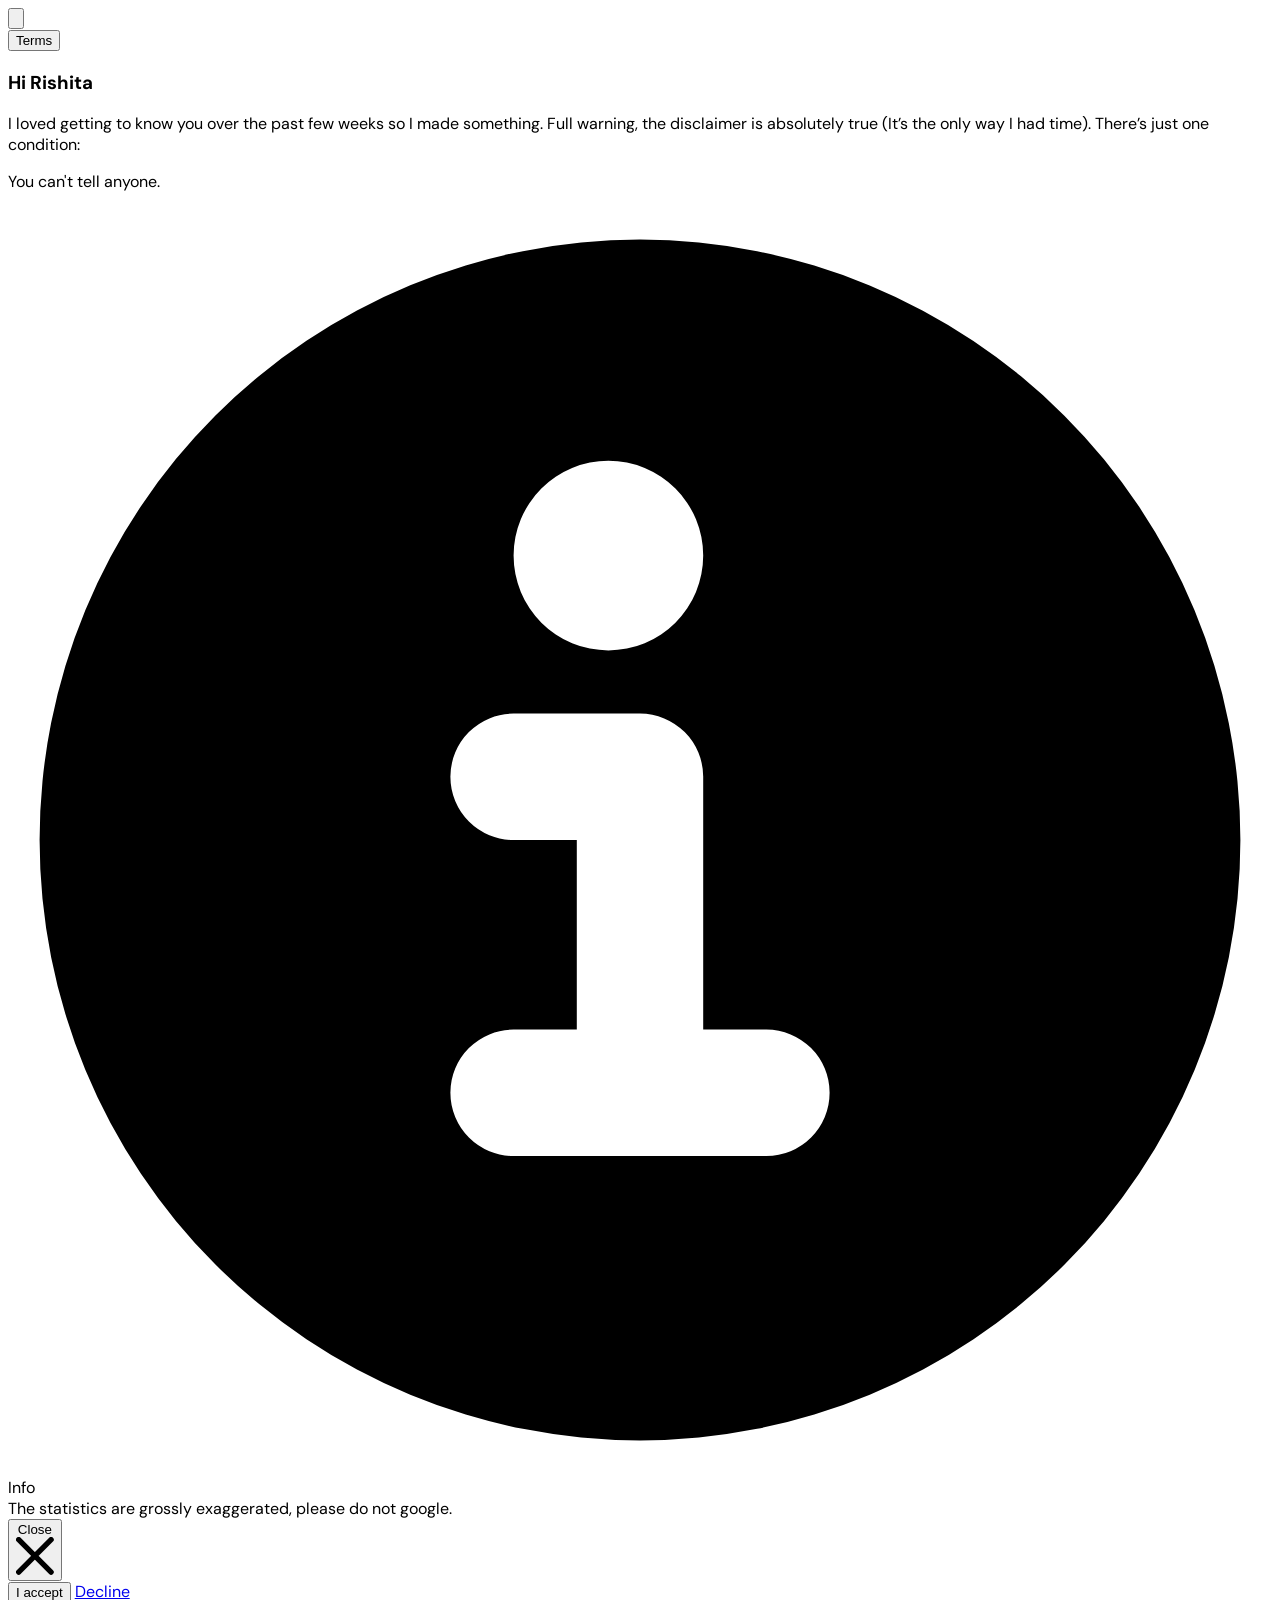
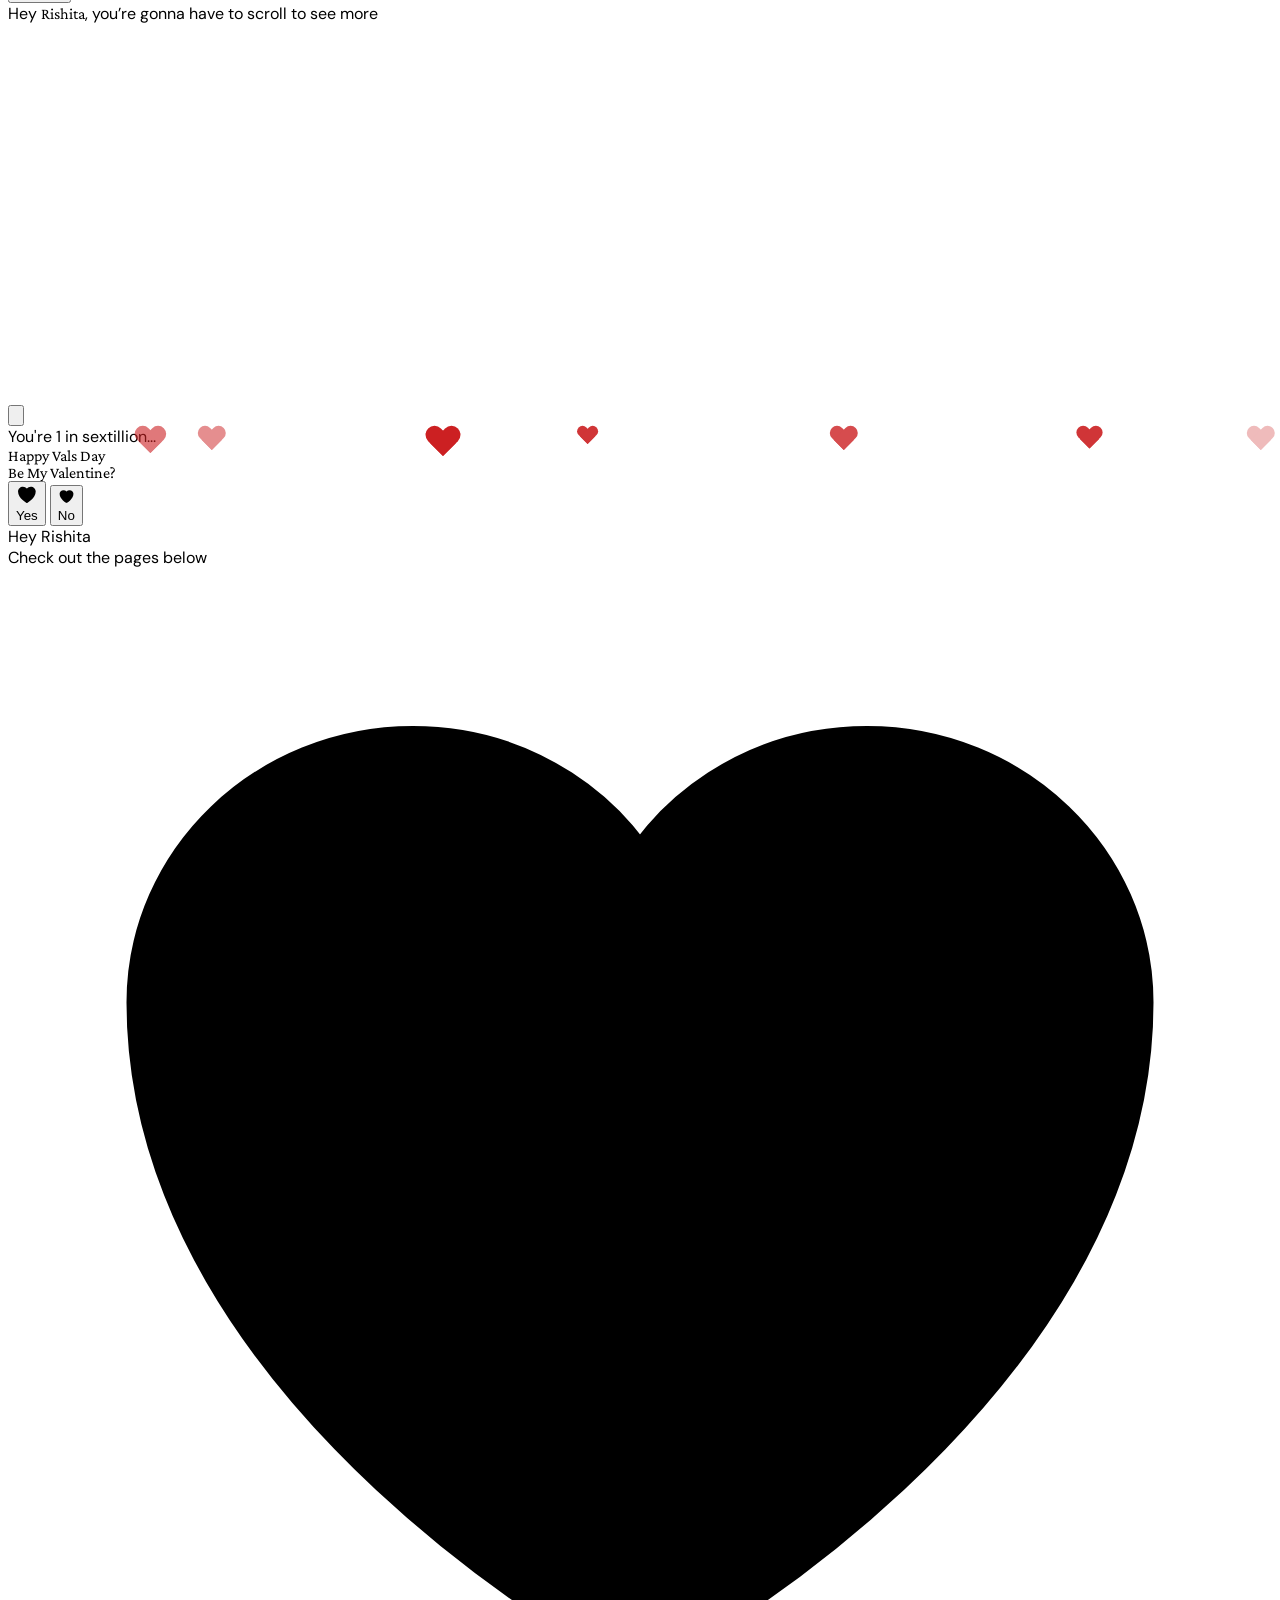
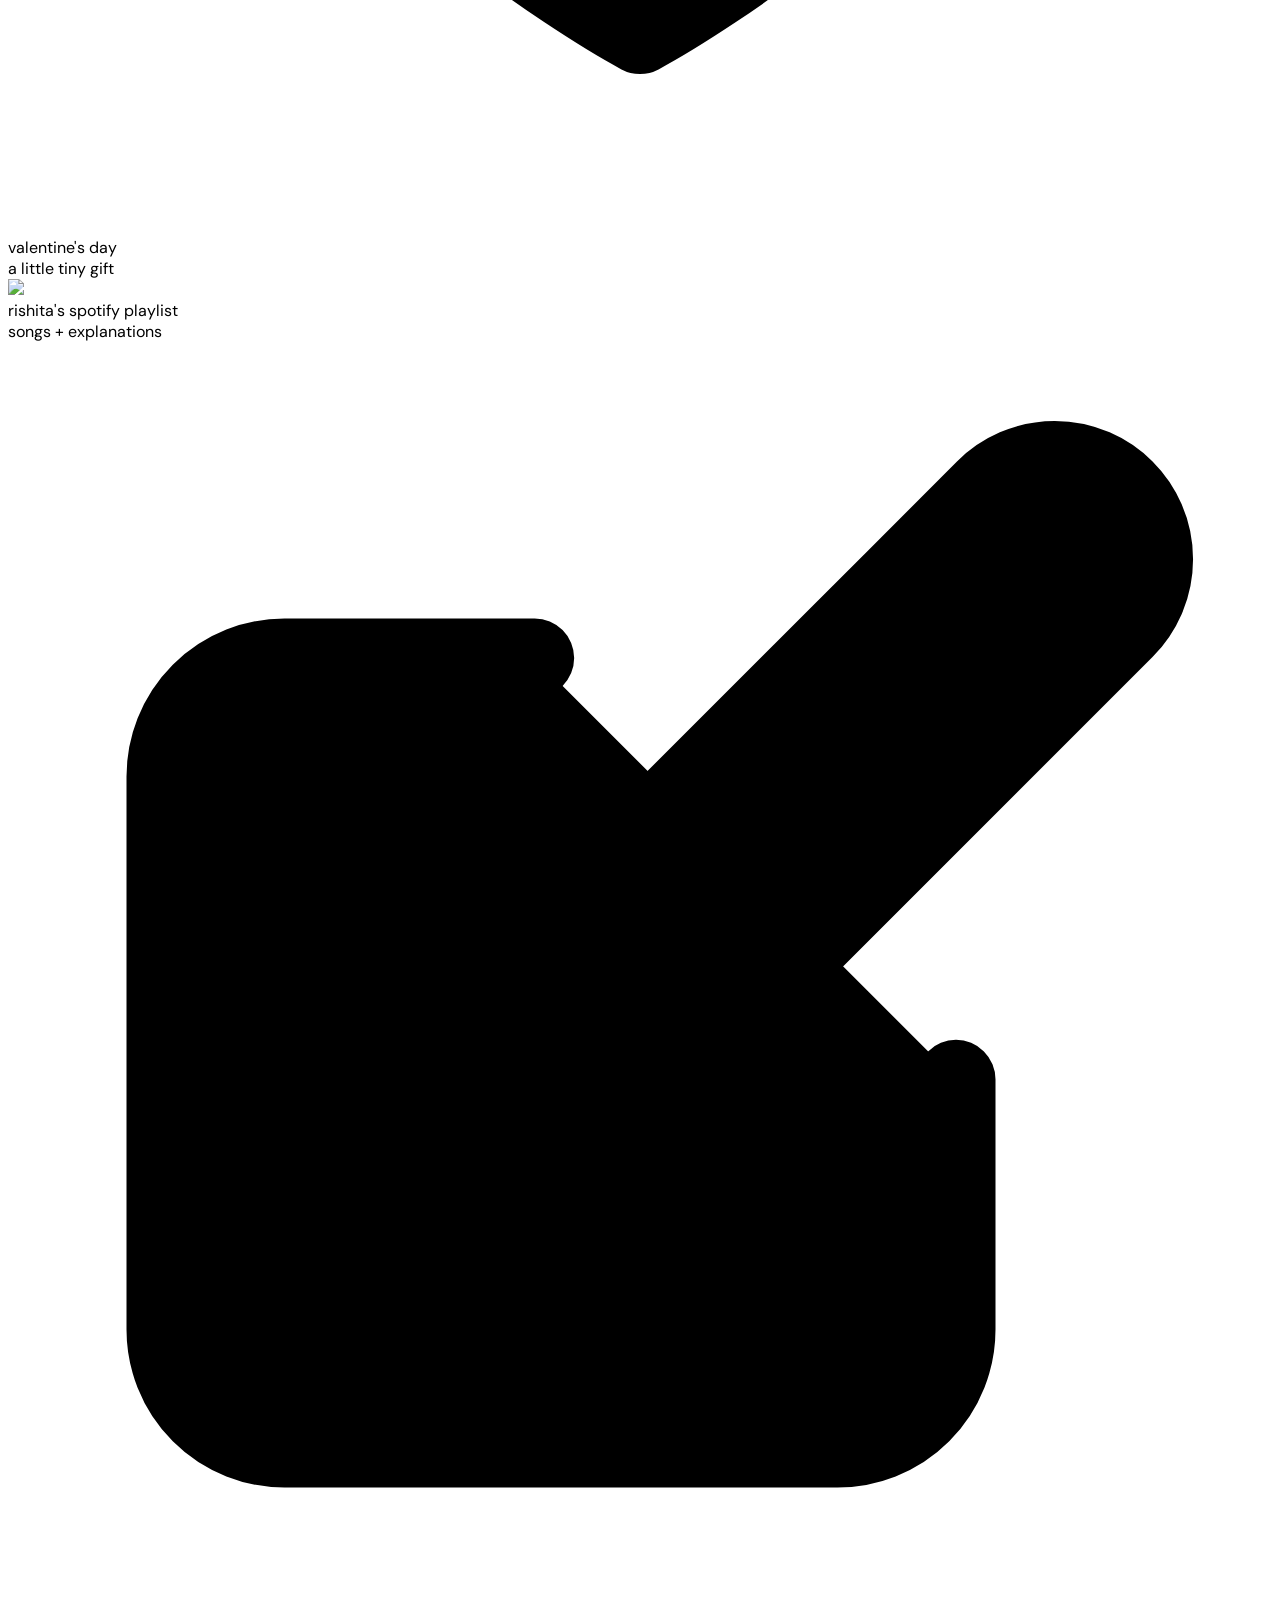
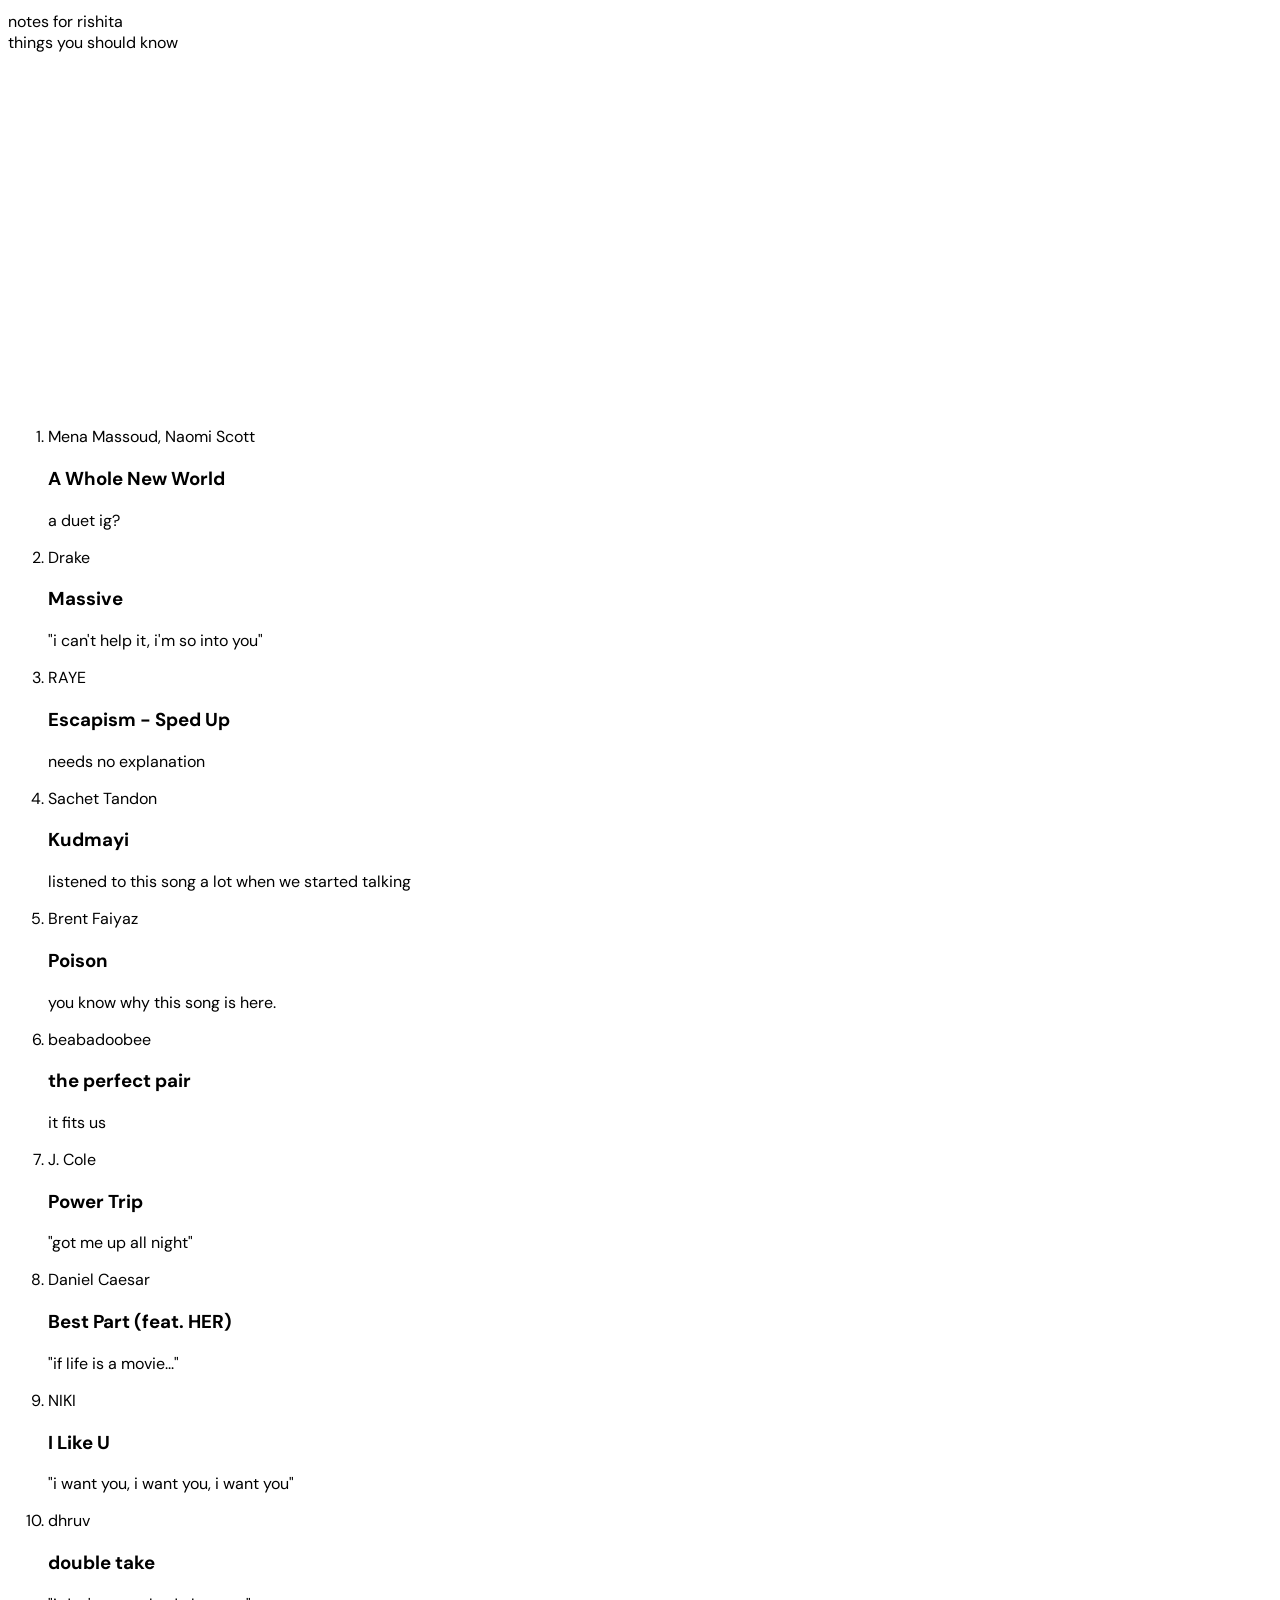
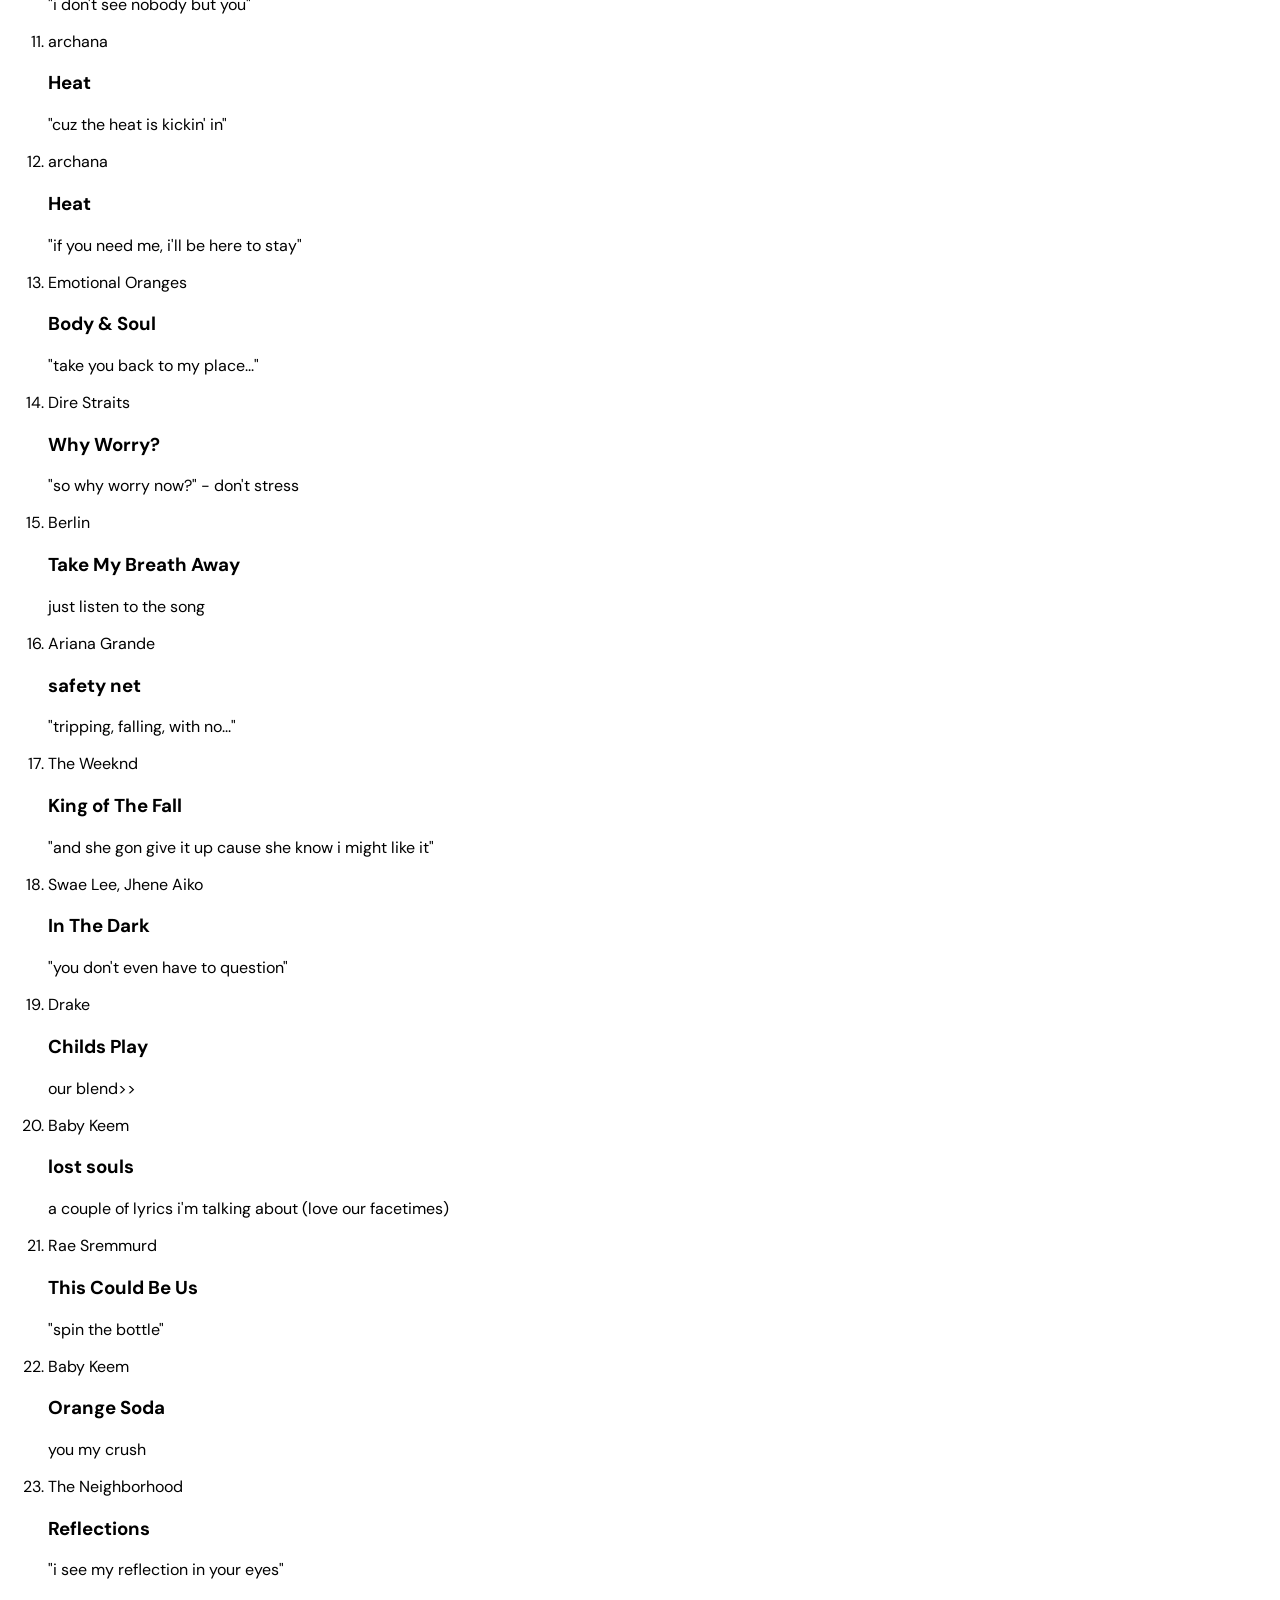
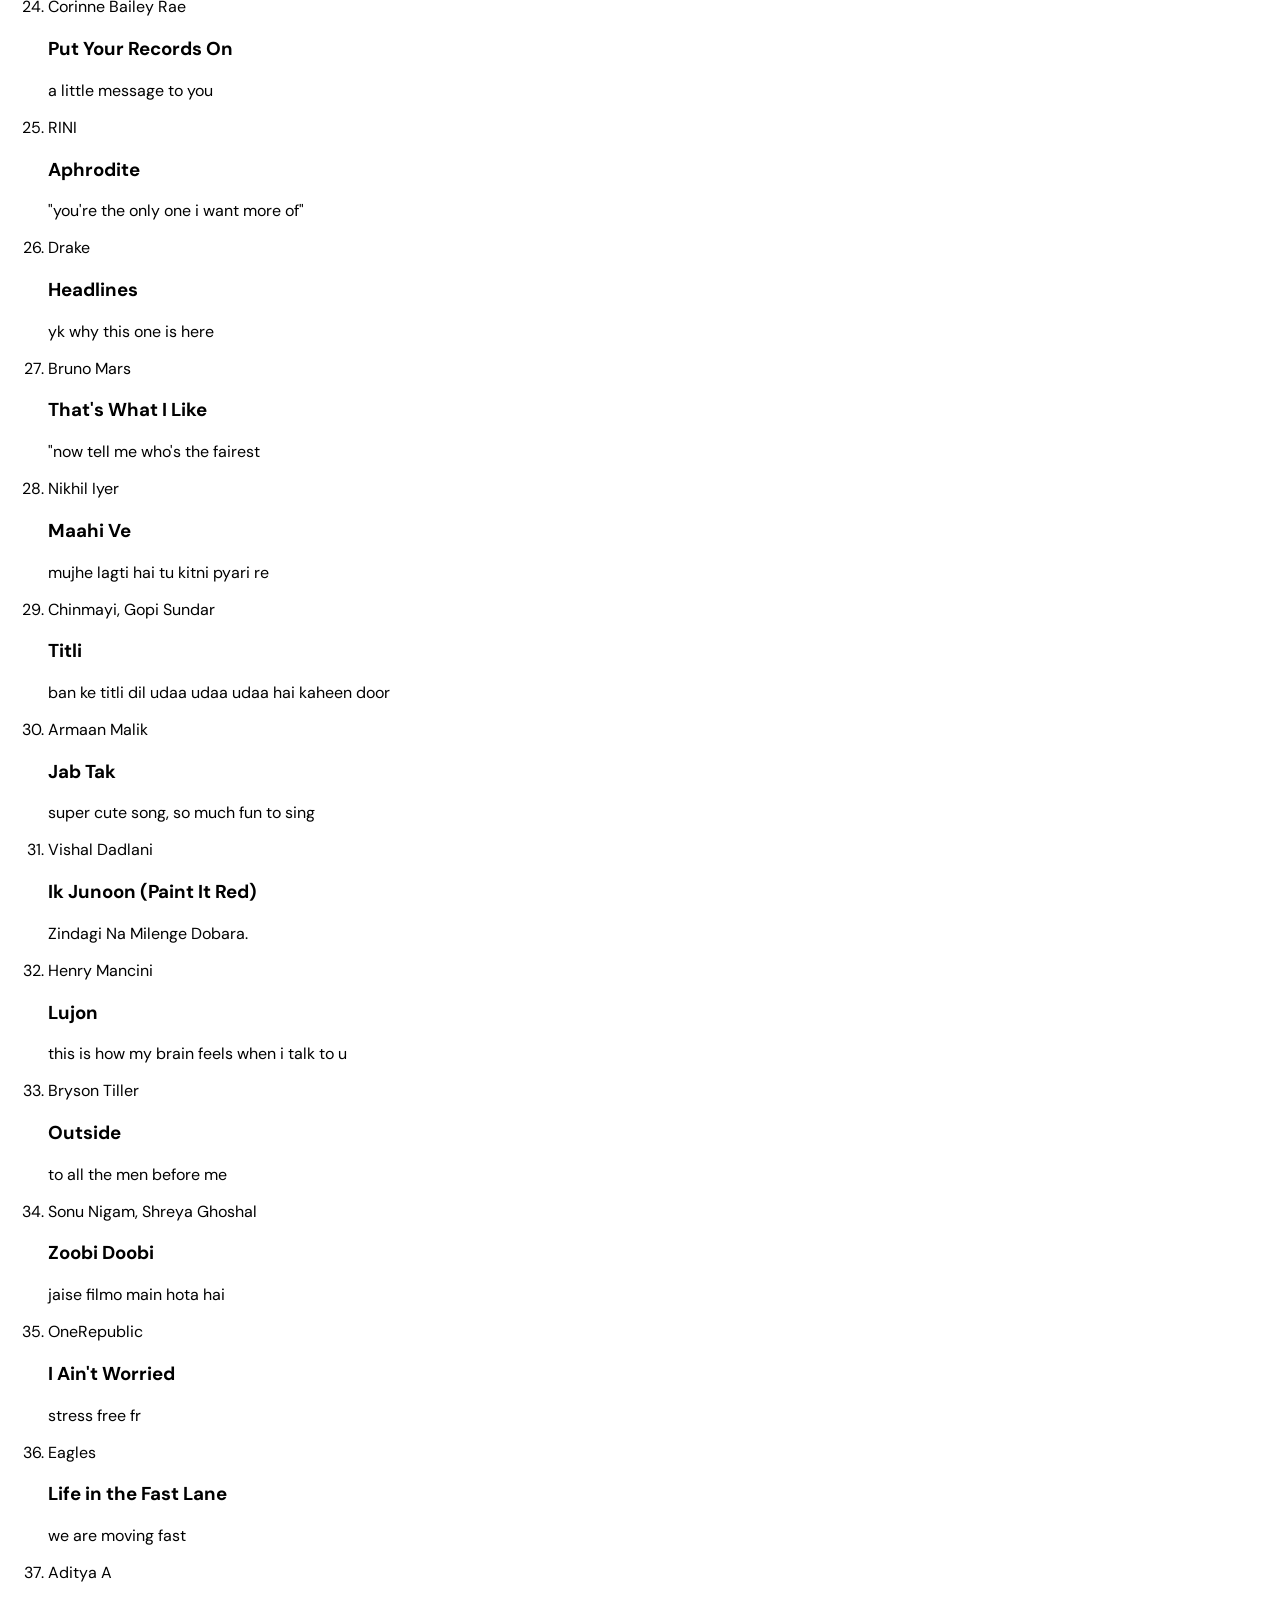
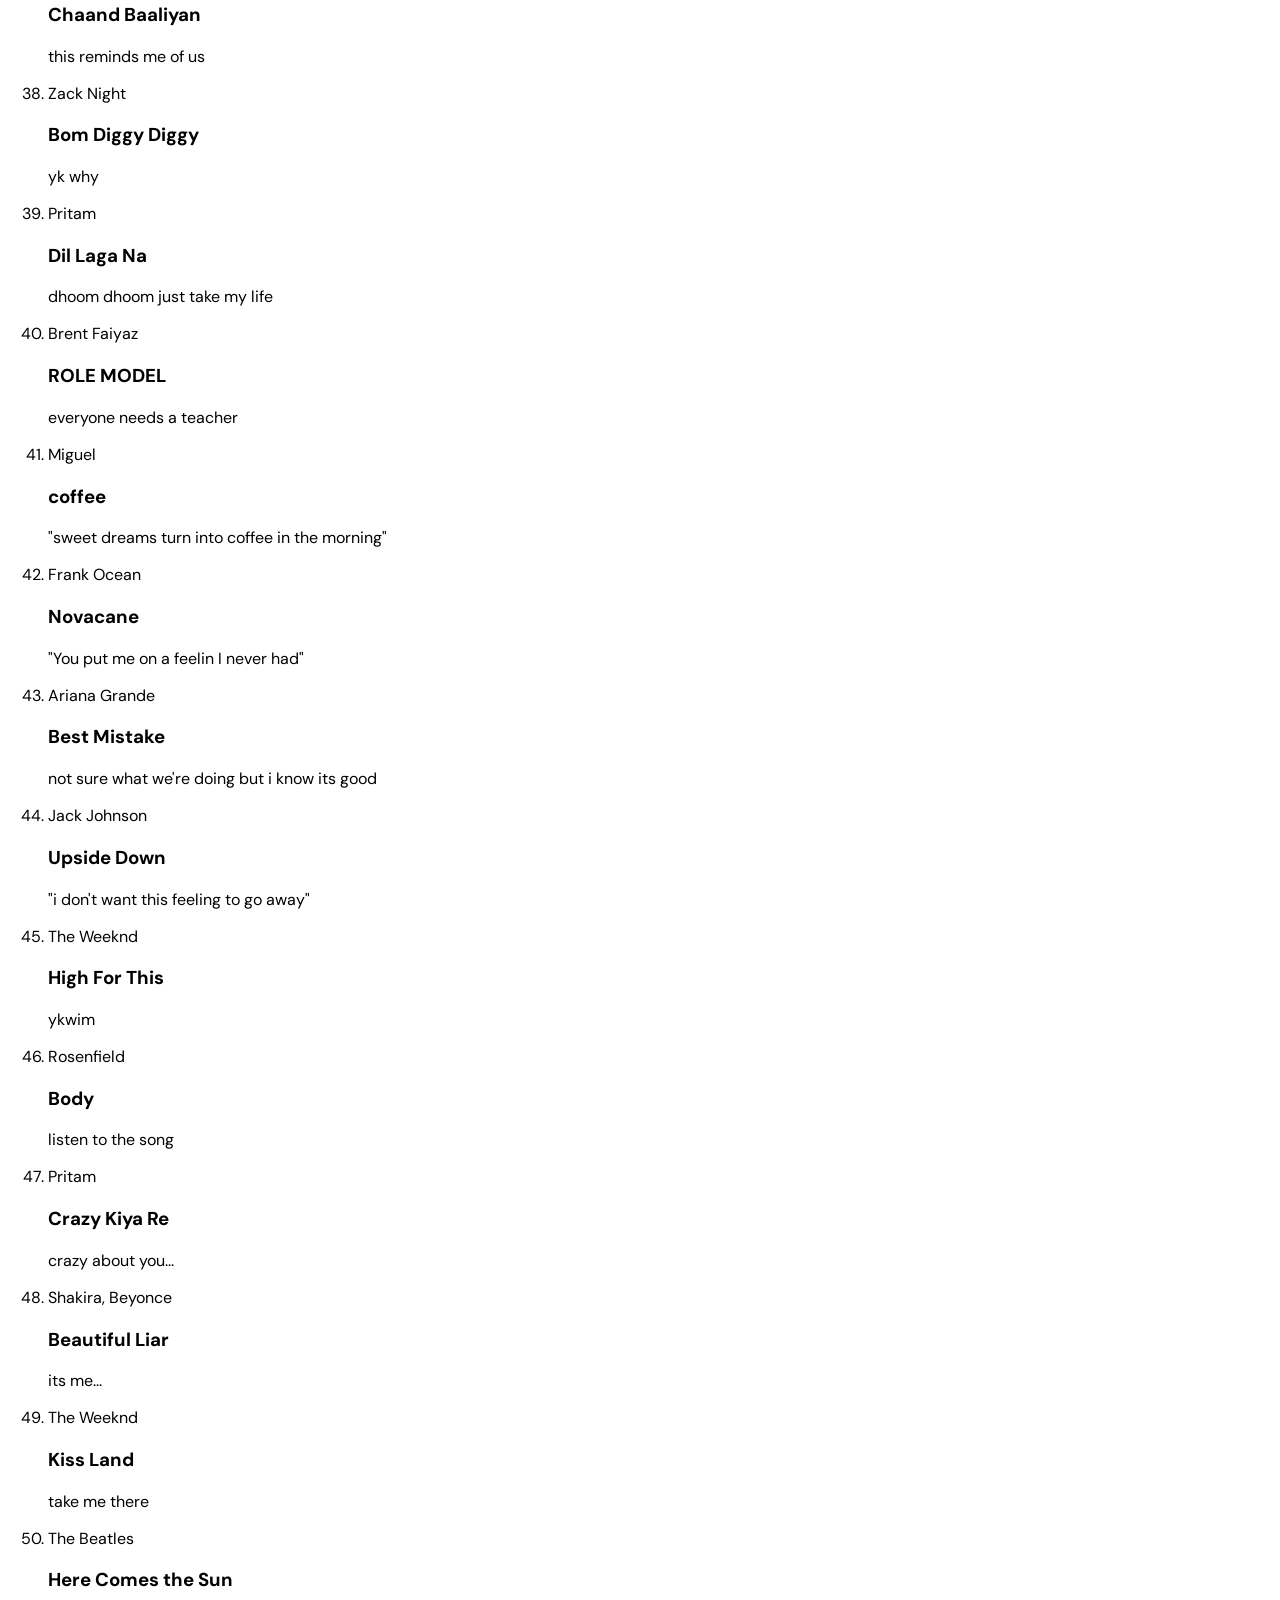
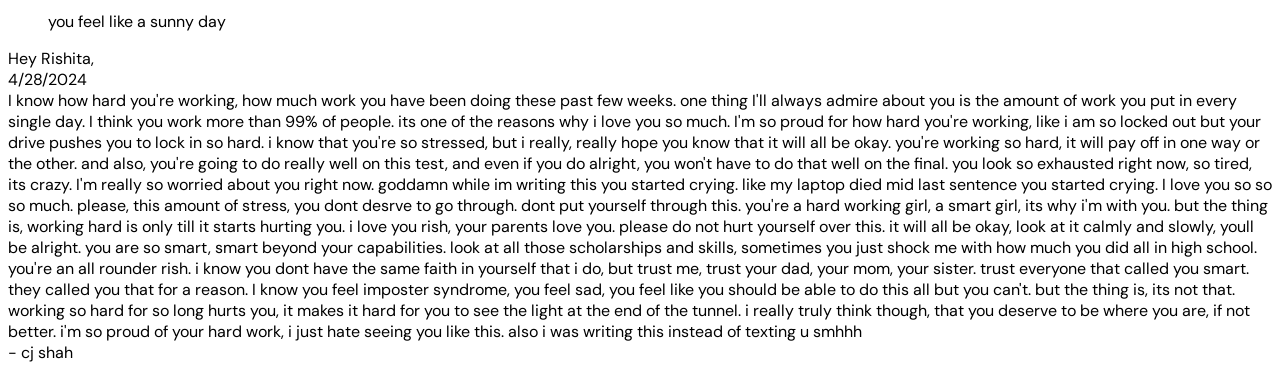
==== index.html @ 211dda43 "notes" ====
<!doctype html>
<html>

<head>
    <meta charset="UTF-8">
    <meta name="viewport" content="width=device-width, initial-scale=1.0">
    <script src="https://cdn.tailwindcss.com"></script>
    <link href="https://cdnjs.cloudflare.com/ajax/libs/flowbite/2.2.1/flowbite.min.css" rel="stylesheet" />
    <link href="https://fonts.googleapis.com/css?family=DM+Sans&display=swap" rel="stylesheet">
    <link href="https://fonts.googleapis.com/css?family=Crimson+Pro&display=swap" rel="stylesheet">
    <link href="./style.css" rel="stylesheet">
    <link rel="shortcut icon" type="image/x-icon" href="https://www.svgrepo.com/download/117783/heart.svg" />
    <title>Rishita's Surprise</title>
    <script src="https://cdnjs.cloudflare.com/ajax/libs/mathjax/2.7.4/MathJax.js?config=default"></script>
</head>
<style>
    .dmsans {
        font-family: 'DM Sans', sans-serif;
    }

    .crimsonpro {
        font-family: 'Crimson Pro', serif;
    }

    .reveal {
        position: relative;
        transform: translateY(150px);
        opacity: 0;
        transition: 2s all ease;
    }

    .reveal.active {
        transform: translateY(0);
        opacity: 1;
    }
    .scl{}
    .scl::-webkit-scrollbar {
        width: 10px;
        /* Set the width of the scrollbar */
    }

    .scl::-webkit-scrollbar-thumb {
        background: rgb(13, 0, 94);
        /* Set the color of the scrollbar */
        border-radius: 5px;
        /* Set the radius of its corners */
    }

    .scl::-webkit-scrollbar-thumb:hover {
        background: rgb(85, 19, 228);
        /* Set the color when hovered over */
    }
</style>

<body class="w-screen overflow-x-hidden">
    <!-- Modal toggle -->
    <button onclick="home()" id="homebutton" class="absolute bottom-5 right-5 z-40 rounded-full p-2 bg-black text-white hover:bg-white hover:text-black">
        <svg xmlns="http://www.w3.org/2000/svg" viewBox="0 0 20 20" fill="currentColor" class="w-5 h-5">
            <path fill-rule="evenodd" d="M9.293 2.293a1 1 0 0 1 1.414 0l7 7A1 1 0 0 1 17 11h-1v6a1 1 0 0 1-1 1h-2a1 1 0 0 1-1-1v-3a1 1 0 0 0-1-1H9a1 1 0 0 0-1 1v3a1 1 0 0 1-1 1H5a1 1 0 0 1-1-1v-6H3a1 1 0 0 1-.707-1.707l7-7Z" clip-rule="evenodd" />
          </svg>              
    </button>

    <div class=" hidden bg-purple-300 dmsans flex flex-col w-screen overflow-x-hidden h-screen" id="vals">
    <button data-modal-target="default-modal" data-modal-toggle="default-modal"
        class="hidden md:block absolute left-2 bottom-2 md:bottom-6 md:left-6 text-white focus:ring-4 focus:outline-none focus:ring-indigo-300 font-medium rounded-lg text-sm px-5 py-2.5 text-center bg-indigo-600 hover:bg-indigo-700 focus:ring-indigo-800"
        type="button">
        Terms
    </button>
    

    <div id="default-modal" tabindex="-1" aria-hidden="false"
        class=" overflow-y-auto flex bg-indigo-900/70 overflow-x-hidden fixed top-0 right-0 left-0 z-50 justify-center items-center w-full h-screen">
        <div class="relative p-4 w-full max-w-2xl max-h-full">
            <!-- Modal content -->
            <div class="relative rounded-lg shadow bg-indigo-800">
                <!-- Modal header -->
                <div class="flex items-center justify-between p-4 md:p-5 border-b rounded-t border-indigo-600">
                    <h3 class="text-4xl tracking-widest font-semibold text-indigo-900 text-white">
                        Hi Rishita
                    </h3>
                </div>
                <!-- Modal body -->
                <div class="p-4 md:p-5 space-y-4">
                    <p class="text-base leading-relaxed text-indigo-50">
                        I loved getting to know you over the past few weeks so I made something. Full warning, the
                        disclaimer is absolutely true (It’s the only way I had time). There’s just one condition:
                    </p>
                    <p class="text-center text-2xl italic font-medium text-indigo-100">
                        You can't tell anyone.
                    </p>

                    <div id="alert-1" class="flex items-center p-4 mb-4 rounded-lg bg-indigo-950 text-indigo-400"
                        role="alert">
                        <svg class="flex-shrink-0 w-4 h-4" aria-hidden="true" xmlns="http://www.w3.org/2000/svg"
                            fill="currentColor" viewBox="0 0 20 20">
                            <path
                                d="M10 .5a9.5 9.5 0 1 0 9.5 9.5A9.51 9.51 0 0 0 10 .5ZM9.5 4a1.5 1.5 0 1 1 0 3 1.5 1.5 0 0 1 0-3ZM12 15H8a1 1 0 0 1 0-2h1v-3H8a1 1 0 0 1 0-2h2a1 1 0 0 1 1 1v4h1a1 1 0 0 1 0 2Z" />
                        </svg>
                        <span class="sr-only">Info</span>
                        <div class="ms-3 text-sm font-medium">
                            The statistics are grossly exaggerated, please do not google.
                        </div>
                        <button type="button"
                            class="ms-auto -mx-1.5 -my-1.5 rounded-lg focus:ring-2 focus:ring-indigo-400 p-1.5 hover:bg-indigo-200 inline-flex items-center justify-center h-8 w-8 bg-indigo-950 text-indigo-400 hover:bg-gray-700"
                            data-dismiss-target="#alert-1" aria-label="Close">
                            <span class="sr-only">Close</span>
                            <svg class="w-3 h-3" aria-hidden="true" xmlns="http://www.w3.org/2000/svg" fill="none"
                                viewBox="0 0 14 14">
                                <path stroke="currentColor" stroke-linecap="round" stroke-linejoin="round"
                                    stroke-width="2" d="m1 1 6 6m0 0 6 6M7 7l6-6M7 7l-6 6" />
                            </svg>
                        </button>
                    </div>
                </div>
                <!-- Modal footer -->
                <div class="flex items-center p-4 md:p-5 border-t border-gray-200 rounded-b border-gray-600">
                    <button data-modal-hide="default-modal" type="button"
                        class="text-white bg-blue-700 hover:bg-blue-800 focus:ring-4 focus:outline-none focus:ring-blue-300 font-medium rounded-lg text-sm px-5 py-2.5 text-center bg-blue-600 hover:bg-blue-700 focus:ring-blue-800">I
                        accept</button>
                    <a href="https://en.wikipedia.org/wiki/9/11_conspiracy_theories" type="button"
                        class="ms-3 rounded-lg border border-gray-200 text-sm font-medium px-5 py-2.5 hover:text-gray-900 focus:z-10 bg-red-700 text-red-50 border-red-500 hover:text-white hover:bg-red-600 focus:ring-red-600">Decline</a>
                </div>
            </div>
        </div>
    </div>

    <div class="m-auto scl text-indigo-700 h-3/4 md:h-2/3 rounded-xl p-8 md:p-16 shadow-xl mx-12 md:mx-24 overflow-y-auto overflow-x-hidden"
        id="container">
        <div class="text-3xl md:text-4xl font-bold tracking-widest pb-16 ">Hey <span
                class="text-black font-normal text-4xl md:text:4xl italic crimsonpro">Rishita</span>, you’re gonna have
            to scroll to
            see more</div>
        <div class="text-xl md:text-3xl font-bold reveal pb-16 "><span class="text-black dmsans not-italic">1</span>
            <span class="italic crimsonpro">in every </span><span class="text-black dmsans not-italic"> 2,023 </span>
            are <span class="crimsonpro text-2xl md:text-4xl not-italic">
                Jains</span> </div>
        <div class="text-xl md:text-3xl font-bold reveal pb-16"><span class="text-black dmsans not-italic">1</span>
            <span class="italic crimsonpro">in every </span><span class="text-black dmsans not-italic"> 17,285 </span>
            are <span class="crimsonpro text-2xl md:text-4xl not-italic">
                listeners of the artist "Keshi"</span> </div>
        <div class="text-xl md:text-3xl font-bold reveal pb-16 "><span class="text-black dmsans not-italic">1</span>
            <span class="italic crimsonpro">in every </span><span class="text-black dmsans not-italic"> 9,824 </span>
            are <span class="crimsonpro text-2xl md:text-4xl not-italic">
                girls with a good relationship with their father</span> </div>
        <div class="text-xl md:text-3xl font-bold reveal pb-16 "><span class="text-black dmsans not-italic">1</span>
            <span class="italic crimsonpro">in every </span><span class="text-black dmsans not-italic"> 27,465 </span>
            are <span class="crimsonpro text-2xl md:text-4xl not-italic">
                Hindi-speaking Americans</span> </div>
        <div class="text-xl md:text-3xl font-bold reveal pb-8 "><span class="text-black dmsans not-italic">1</span>
            <span class="italic crimsonpro">in every </span><span class="text-black dmsans not-italic"> 13,465 </span>
            are <span class="crimsonpro text-2xl md:text-4xl not-italic">
                Indian American women with highlights</span> </div>
        <hr class="border-indigo-500 border-t shadow-xl h-px mb-8 reveal">
        <div class="md:px-4 reveal ">
            <div class="text-2xl md:text-4xl font-semibold">Let's do the math:</div>
            <div class="mt-4 p-2 px-4 md:p-4 rounded-xl bg-indigo-400/40 shadow">
                <p class="hidden md:block">$$\frac{1}{2023} \cdot \frac{1}{27465} \cdot \frac{1}{17285} \cdot
                    \frac{1}{9824} \cdot \frac{1}{13465} = \frac{1}{1.270397357\times10^{20}} = $$ </p>
                <p class="text-lg md:text-2xl md:block hidden">$$0.0000000000000000000078715529003$$</p>
                <p class="text-lg md:text-2xl md:hidden">$$7.8715529003\times10^{21}$$</p>
            </div>
        </div>
        <hr class="border-indigo-500 border-t shadow-xl h-px my-8 reveal">
        <div class="reveal text-3xl font-medium">That's <span class="text-4xl font-bold">21</span> zeroes.</div>
        <button onclick="setup()"
            class="p-2 px-3 rounded-lg border-2 border-indigo-500 ml-1 mt-4 text-lg flex w-fit hover:underline reveal">
            <div class="my-auto">Continue</div>
            <svg xmlns="http://www.w3.org/2000/svg" fill="none" viewBox="0 0 24 24" stroke-width="1.5"
                stroke="currentColor" class="w-6 h-6 text-indigo-700 ml-2 my-auto ">
                <path stroke-linecap="round" stroke-linejoin="round" d="M17.25 8.25 21 12m0 0-3.75 3.75M21 12H3" />
            </svg>
        </button>
    </div>

    <div class="hidden m-auto h-fit border-2 shadow-xl overflow-hidden rounded-xl p-8 md:p-16 md:py-12 mx-10 md:mx-16 relative"
        id="message">
        <button onclick="reverseSetup()" class="bg-indigo-400 shadow-xl">
            <svg xmlns="http://www.w3.org/2000/svg" fill="none" viewBox="0 0 24 24" stroke-width="1.5"
                stroke="currentColor" class="p-1 absolute w-8 h-8 top-4 right-4 text-rose-600">
                <path stroke-linecap="round" stroke-linejoin="round" d="M6 18 18 6M6 6l12 12" />
            </svg>
        </button>

        <div class="relative heart x1"></div>
        <div class="relative heart x2"></div>
        <div class="relative heart x3"></div>
        <div class="relative heart x4"></div>
        <div class="relative heart x5"></div>
        <div class="relative heart x6"></div>
        <div class="relative heart x7"></div>
        <div class="relative z-30 text-xl md:text-3xl text-rose-800 md:font-light tracking-widest">You're 1 in
            sextillion...</div>
        <div class="p-4 relative z-30 mt-4">
            <div
                class="text-center crimsonpro text-4xl md:text-6xl md:italic md:font-normal tracking-[1.2rem] md:tracking-[1.8rem]">
                Happy Vals Day</div>
            <div class="pt-12 flex flex-col">
                <div class="text-center crimsonpro text-2xl md:text-4xl italic tracking-widest md:tracking-[1rem]"">Be My Valentine?</div>
                    <div class=" flex pt-8 gap-x-6 mx-auto">
                    <button onclick="yes()" type="button" id="yes"
                        class=" text-white font-medium rounded-lg text-sm px-5 py-2.5 text-center inline-flex items-center me-2 bg-rose-800 border-2 border-transparent hover:bg-white hover:text-rose-800 hover:border-rose-800">
                        <svg class="w-3.5 h-3.5 me-2" xmlns="http://www.w3.org/2000/svg" viewBox="0 0 24 24"
                            fill="currentColor" class="w-6 h-6">
                            <path
                                d="m11.645 20.91-.007-.003-.022-.012a15.247 15.247 0 0 1-.383-.218 25.18 25.18 0 0 1-4.244-3.17C4.688 15.36 2.25 12.174 2.25 8.25 2.25 5.322 4.714 3 7.688 3A5.5 5.5 0 0 1 12 5.052 5.5 5.5 0 0 1 16.313 3c2.973 0 5.437 2.322 5.437 5.25 0 3.925-2.438 7.111-4.739 9.256a25.175 25.175 0 0 1-4.244 3.17 15.247 15.247 0 0 1-.383.219l-.022.012-.007.004-.003.001a.752.752 0 0 1-.704 0l-.003-.001Z" />
                        </svg>
                        <div id="yestext">Yes</div>
                    </button>

                    <button type="button" onclick="no()" id="no"
                        class=" text-rose-800 bg-white hover:bg-rose-800 focus:ring-4 focus:outline-none focus:ring-rose-300 font-medium rounded-lg text-sm px-5 py-2.5 text-center inline-flex items-center me-2 bg-transparent border-2 border-rose-800 hover:bg-white hover:text- ">
                        <svg class="w-3.5 h-3.5 me-2" xmlns="http://www.w3.org/2000/svg" viewBox="0 0 24 24"
                            fill="currentColor" class="w-6 h-6">
                            <path
                                d="m11.645 20.91-.007-.003-.022-.012a15.247 15.247 0 0 1-.383-.218 25.18 25.18 0 0 1-4.244-3.17C4.688 15.36 2.25 12.174 2.25 8.25 2.25 5.322 4.714 3 7.688 3A5.5 5.5 0 0 1 12 5.052 5.5 5.5 0 0 1 16.313 3c2.973 0 5.437 2.322 5.437 5.25 0 3.925-2.438 7.111-4.739 9.256a25.175 25.175 0 0 1-4.244 3.17 15.247 15.247 0 0 1-.383.219l-.022.012-.007.004-.003.001a.752.752 0 0 1-.704 0l-.003-.001Z" />
                        </svg>
                        <div>No</div>
                    </button>
                </div>
            </div>
        </div>
    </div>
    </div>
    <div class="flex flex-col w-screen min-h-screen overflow-y-auto text-white bg-emerald-950 dmsans" id="home">
        <div class="m-auto rounded-xl p-6  md:p-8 md:px-16 w-3/4 md:w-1/2 bg-emerald-900">
            <div class="font-bold text-4xl md:text-6xl tracking-widest pb-2 border-white">Hey Rishita</div>
            <div class="font-medium text-xl border-b-2 pb-4 border-white">Check out the pages below</div>
            <div class="mt-6">
                <div onclick="valentines()"
                    class="cursor-pointer px-4 py-2 bg-emerald-950 m-auto flex rounded-lg text-emerald-200 gap-x-6 group hover:bg-emerald-100 hover:text-emerald-800">
                    <svg xmlns="http://www.w3.org/2000/svg" fill="currentColor" viewBox="0 0 24 24" stroke-width="1.5"
                        stroke="currentColor" class="w-10 h-10 my-auto ">
                        <path stroke-linecap="round" stroke-linejoin="round"
                            d="M21 8.25c0-2.485-2.099-4.5-4.688-4.5-1.935 0-3.597 1.126-4.312 2.733-.715-1.607-2.377-2.733-4.313-2.733C5.1 3.75 3 5.765 3 8.25c0 7.22 9 12 9 12s9-4.78 9-12Z" />
                    </svg>
                    <div class="flex-col">
                        <div class="text-xl md:text-2xl">valentine's day</div>
                        <div class="text-sm">a little tiny gift</div>
                    </div>
                </div>
                <div onclick="spotify()" class="cursor-pointer px-4 py-2 mt-4 bg-emerald-950 m-auto flex rounded-lg text-emerald-200 group hover:bg-emerald-100 hover:text-emerald-800">
                    <img src="https://logolook.net/wp-content/uploads/2021/06/Symbol-Spotify.png"
                        class="w-10 h-10 invert my-auto mr-2" />
                    <div class="flex-col pl-4 my-auto">
                        <div class="text-xl md:text-2xl">rishita's spotify playlist</div>
                        <div class="text-sm">songs + explanations</div>
                    </div>
                </div>
                <div onclick="notes()" class="cursor-pointer px-4 py-2 mt-4 bg-emerald-950 m-auto flex rounded-lg text-emerald-200 group hover:bg-emerald-100 hover:text-emerald-800">
                    <svg xmlns="http://www.w3.org/2000/svg" viewBox="0 0 24 24" stroke-width="1.5" stroke="currentColor" class="w-10 h-10 my-auto mr-2">
                        <path stroke-linecap="round" stroke-linejoin="round" d="m16.862 4.487 1.687-1.688a1.875 1.875 0 1 1 2.652 2.652L10.582 16.07a4.5 4.5 0 0 1-1.897 1.13L6 18l.8-2.685a4.5 4.5 0 0 1 1.13-1.897l8.932-8.931Zm0 0L19.5 7.125M18 14v4.75A2.25 2.25 0 0 1 15.75 21H5.25A2.25 2.25 0 0 1 3 18.75V8.25A2.25 2.25 0 0 1 5.25 6H10" />
                    </svg>                      
                    <div class="flex-col pl-4 my-auto">
                        <div class="text-xl md:text-2xl">notes for rishita</div>
                        <div class="text-sm">things you should know</div>
                    </div>
                </div>
            </div>
        </div>
    </div>
    <div class="hidden flex flex-col w-screen min-h-screen overflow-y-auto overflow-x-hidden text-white bg-sky-800 dmsans py-8 px-12" id="spotify">
        <iframe class="w-full m-auto overflow-hidden shadow-xl" style="border-radius:12px"
            src="https://open.spotify.com/embed/playlist/525pwaBty49cFTM3SsUyR7?utm_source=generator&theme=0"
            height="352" frameBorder="0" allowfullscreen="true"
            allow="autoplay; clipboard-write; encrypted-media; fullscreen; picture-in-picture" loading="lazy"></iframe>
        <div class="mt-2 h-72 md:h-32 overflow-y-auto m-auto scl p-4 px-8 border-4 rounded-xl b">
            <ol class="relative border-s border-white  text-white ">
                <li class="md:mb-10 ms-4">
                    <div class="absolute w-3 h-3 bg-gray-200 rounded-full mt-1.5 -start-1.5 border border-white "></div>
                    <time class="mb-1 text-sm font-normal text-white">Mena Massoud, Naomi Scott</time>
                    <h3 class="text-lg font-semibold">A Whole New World</h3>
                    <p class="mb-4 text-base font-normal">a duet ig?</p>
                </li>
                <li class="mb-10 ms-4">
                    <div class="absolute w-3 h-3 bg-gray-200 rounded-full mt-1.5 -start-1.5 border border-white "></div>
                    <time class="mb-1 text-sm font-normal text-white">Drake</time>
                    <h3 class="text-lg font-semibold">Massive</h3>
                    <p class="mb-4 text-base font-normal">"i can't help it, i'm so into you"</p>
                </li>
                <li class="mb-10 ms-4">
                    <div class="absolute w-3 h-3 bg-gray-200 rounded-full mt-1.5 -start-1.5 border border-white "></div>
                    <time class="mb-1 text-sm font-normal text-white">RAYE</time>
                    <h3 class="text-lg font-semibold">Escapism - Sped Up</h3>
                    <p class="mb-4 text-base font-normal">needs no explanation</p>
                </li>
                <li class="mb-10 ms-4">
                    <div class="absolute w-3 h-3 bg-gray-200 rounded-full mt-1.5 -start-1.5 border border-white "></div>
                    <time class="mb-1 text-sm font-normal text-white">Sachet Tandon</time>
                    <h3 class="text-lg font-semibold">Kudmayi</h3>
                    <p class="mb-4 text-base font-normal">listened to this song a lot when we started talking</p>
                </li>
                <li class="mb-10 ms-4">
                    <div class="absolute w-3 h-3 bg-gray-200 rounded-full mt-1.5 -start-1.5 border border-white "></div>
                    <time class="mb-1 text-sm font-normal text-white">Brent Faiyaz</time>
                    <h3 class="text-lg font-semibold">Poison</h3>
                    <p class="mb-4 text-base font-normal">you know why this song is here.</p>
                </li>
                <li class="mb-10 ms-4">
                    <div class="absolute w-3 h-3 bg-gray-200 rounded-full mt-1.5 -start-1.5 border border-white "></div>
                    <time class="mb-1 text-sm font-normal text-white">beabadoobee</time>
                    <h3 class="text-lg font-semibold">the perfect pair</h3>
                    <p class="mb-4 text-base font-normal">it fits us</p>
                </li>
                <li class="mb-10 ms-4">
                    <div class="absolute w-3 h-3 bg-gray-200 rounded-full mt-1.5 -start-1.5 border border-white "></div>
                    <time class="mb-1 text-sm font-normal text-white">J. Cole</time>
                    <h3 class="text-lg font-semibold">Power Trip</h3>
                    <p class="mb-4 text-base font-normal">"got me up all night"</p>
                </li>
                <li class="mb-10 ms-4">
                    <div class="absolute w-3 h-3 bg-gray-200 rounded-full mt-1.5 -start-1.5 border border-white "></div>
                    <time class="mb-1 text-sm font-normal text-white">Daniel Caesar</time>
                    <h3 class="text-lg font-semibold">Best Part (feat. HER)</h3>
                    <p class="mb-4 text-base font-normal">"if life is a movie..."</p>
                </li>
                <li class="mb-10 ms-4">
                    <div class="absolute w-3 h-3 bg-gray-200 rounded-full mt-1.5 -start-1.5 border border-white "></div>
                    <time class="mb-1 text-sm font-normal text-white">NIKI</time>
                    <h3 class="text-lg font-semibold">I Like U</h3>
                    <p class="mb-4 text-base font-normal">"i want you, i want you, i want you"</p>
                </li>
                <li class="mb-10 ms-4">
                    <div class="absolute w-3 h-3 bg-gray-200 rounded-full mt-1.5 -start-1.5 border border-white "></div>
                    <time class="mb-1 text-sm font-normal text-white">dhruv</time>
                    <h3 class="text-lg font-semibold">double take</h3>
                    <p class="mb-4 text-base font-normal">"i don't see nobody but you"</p>
                </li>
                <li class="mb-10 ms-4">
                    <div class="absolute w-3 h-3 bg-gray-200 rounded-full mt-1.5 -start-1.5 border border-white "></div>
                    <time class="mb-1 text-sm font-normal text-white">archana</time>
                    <h3 class="text-lg font-semibold">Heat</h3>
                    <p class="mb-4 text-base font-normal">"cuz the heat is kickin' in"</p>
                </li>
                <li class="mb-10 ms-4">
                    <div class="absolute w-3 h-3 bg-gray-200 rounded-full mt-1.5 -start-1.5 border border-white "></div>
                    <time class="mb-1 text-sm font-normal text-white">archana</time>
                    <h3 class="text-lg font-semibold">Heat</h3>
                    <p class="mb-4 text-base font-normal">"if you need me, i'll be here to stay"</p>
                </li>
                <li class="mb-10 ms-4">
                    <div class="absolute w-3 h-3 bg-gray-200 rounded-full mt-1.5 -start-1.5 border border-white "></div>
                    <time class="mb-1 text-sm font-normal text-white">Emotional Oranges</time>
                    <h3 class="text-lg font-semibold">Body & Soul</h3>
                    <p class="mb-4 text-base font-normal">"take you back to my place..."</p>
                </li>
                <li class="mb-10 ms-4">
                    <div class="absolute w-3 h-3 bg-gray-200 rounded-full mt-1.5 -start-1.5 border border-white "></div>
                    <time class="mb-1 text-sm font-normal text-white">Dire Straits</time>
                    <h3 class="text-lg font-semibold">Why Worry?</h3>
                    <p class="mb-4 text-base font-normal">"so why worry now?" - don't stress</p>
                </li>
                <li class="mb-10 ms-4">
                    <div class="absolute w-3 h-3 bg-gray-200 rounded-full mt-1.5 -start-1.5 border border-white "></div>
                    <time class="mb-1 text-sm font-normal text-white">Berlin</time>
                    <h3 class="text-lg font-semibold">Take My Breath Away</h3>
                    <p class="mb-4 text-base font-normal">just listen to the song</p>
                </li>
                <li class="mb-10 ms-4">
                    <div class="absolute w-3 h-3 bg-gray-200 rounded-full mt-1.5 -start-1.5 border border-white "></div>
                    <time class="mb-1 text-sm font-normal text-white">Ariana Grande</time>
                    <h3 class="text-lg font-semibold">safety net</h3>
                    <p class="mb-4 text-base font-normal">"tripping, falling, with no..."</p>
                </li>
                <li class="mb-10 ms-4">
                    <div class="absolute w-3 h-3 bg-gray-200 rounded-full mt-1.5 -start-1.5 border border-white "></div>
                    <time class="mb-1 text-sm font-normal text-white">The Weeknd</time>
                    <h3 class="text-lg font-semibold">King of The Fall</h3>
                    <p class="mb-4 text-base font-normal">"and she gon give it up cause she know i might like it"</p>
                </li>
                <li class="mb-10 ms-4">
                    <div class="absolute w-3 h-3 bg-gray-200 rounded-full mt-1.5 -start-1.5 border border-white "></div>
                    <time class="mb-1 text-sm font-normal text-white">Swae Lee, Jhene Aiko</time>
                    <h3 class="text-lg font-semibold">In The Dark</h3>
                    <p class="mb-4 text-base font-normal">"you don't even have to question"</p>
                </li>
                <li class="mb-10 ms-4">
                    <div class="absolute w-3 h-3 bg-gray-200 rounded-full mt-1.5 -start-1.5 border border-white "></div>
                    <time class="mb-1 text-sm font-normal text-white">Drake</time>
                    <h3 class="text-lg font-semibold">Childs Play</h3>
                    <p class="mb-4 text-base font-normal">our blend>></p>
                </li>
                <li class="mb-10 ms-4">
                    <div class="absolute w-3 h-3 bg-gray-200 rounded-full mt-1.5 -start-1.5 border border-white "></div>
                    <time class="mb-1 text-sm font-normal text-white">Baby Keem</time>
                    <h3 class="text-lg font-semibold">lost souls</h3>
                    <p class="mb-4 text-base font-normal">a couple of lyrics i'm talking about (love our facetimes)</p>
                </li>
                <li class="mb-10 ms-4">
                    <div class="absolute w-3 h-3 bg-gray-200 rounded-full mt-1.5 -start-1.5 border border-white "></div>
                    <time class="mb-1 text-sm font-normal text-white">Rae Sremmurd</time>
                    <h3 class="text-lg font-semibold">This Could Be Us</h3>
                    <p class="mb-4 text-base font-normal">"spin the bottle"</p>
                </li>
                <li class="mb-10 ms-4">
                    <div class="absolute w-3 h-3 bg-gray-200 rounded-full mt-1.5 -start-1.5 border border-white "></div>
                    <time class="mb-1 text-sm font-normal text-white">Baby Keem</time>
                    <h3 class="text-lg font-semibold">Orange Soda</h3>
                    <p class="mb-4 text-base font-normal">you my crush</p>
                </li>
                <li class="mb-10 ms-4">
                    <div class="absolute w-3 h-3 bg-gray-200 rounded-full mt-1.5 -start-1.5 border border-white "></div>
                    <time class="mb-1 text-sm font-normal text-white">The Neighborhood</time>
                    <h3 class="text-lg font-semibold">Reflections</h3>
                    <p class="mb-4 text-base font-normal">"i see my reflection in your eyes"</p>
                </li>
                <li class="mb-10 ms-4">
                    <div class="absolute w-3 h-3 bg-gray-200 rounded-full mt-1.5 -start-1.5 border border-white "></div>
                    <time class="mb-1 text-sm font-normal text-white">Corinne Bailey Rae</time>
                    <h3 class="text-lg font-semibold">Put Your Records On</h3>
                    <p class="mb-4 text-base font-normal">a little message to you</p>
                </li>
                <li class="mb-10 ms-4">
                    <div class="absolute w-3 h-3 bg-gray-200 rounded-full mt-1.5 -start-1.5 border border-white "></div>
                    <time class="mb-1 text-sm font-normal text-white">RINI</time>
                    <h3 class="text-lg font-semibold">Aphrodite</h3>
                    <p class="mb-4 text-base font-normal">"you're the only one i want more of"</p>
                </li>
                <li class="mb-10 ms-4">
                    <div class="absolute w-3 h-3 bg-gray-200 rounded-full mt-1.5 -start-1.5 border border-white "></div>
                    <time class="mb-1 text-sm font-normal text-white">Drake</time>
                    <h3 class="text-lg font-semibold">Headlines</h3>
                    <p class="mb-4 text-base font-normal">yk why this one is here</p>
                </li>
                <li class="mb-10 ms-4">
                    <div class="absolute w-3 h-3 bg-gray-200 rounded-full mt-1.5 -start-1.5 border border-white "></div>
                    <time class="mb-1 text-sm font-normal text-white">Bruno Mars</time>
                    <h3 class="text-lg font-semibold">That's What I Like</h3>
                    <p class="mb-4 text-base font-normal">"now tell me who's the fairest</p>
                </li>
                <li class="mb-10 ms-4">
                    <div class="absolute w-3 h-3 bg-gray-200 rounded-full mt-1.5 -start-1.5 border border-white "></div>
                    <time class="mb-1 text-sm font-normal text-white">Nikhil Iyer</time>
                    <h3 class="text-lg font-semibold">Maahi Ve</h3>
                    <p class="mb-4 text-base font-normal">mujhe lagti hai tu kitni pyari re</p>
                </li>
                <li class="mb-10 ms-4">
                    <div class="absolute w-3 h-3 bg-gray-200 rounded-full mt-1.5 -start-1.5 border border-white "></div>
                    <time class="mb-1 text-sm font-normal text-white">Chinmayi, Gopi Sundar</time>
                    <h3 class="text-lg font-semibold">Titli</h3>
                    <p class="mb-4 text-base font-normal">ban ke titli dil udaa udaa udaa hai kaheen door</p>
                </li>
                <li class="mb-10 ms-4">
                    <div class="absolute w-3 h-3 bg-gray-200 rounded-full mt-1.5 -start-1.5 border border-white "></div>
                    <time class="mb-1 text-sm font-normal text-white">Armaan Malik</time>
                    <h3 class="text-lg font-semibold">Jab Tak</h3>
                    <p class="mb-4 text-base font-normal">super cute song, so much fun to sing</p>
                </li>
                <li class="mb-10 ms-4">
                    <div class="absolute w-3 h-3 bg-gray-200 rounded-full mt-1.5 -start-1.5 border border-white "></div>
                    <time class="mb-1 text-sm font-normal text-white">Vishal Dadlani</time>
                    <h3 class="text-lg font-semibold">Ik Junoon (Paint It Red)</h3>
                    <p class="mb-4 text-base font-normal">Zindagi Na Milenge Dobara.</p>
                </li>
                <li class="mb-10 ms-4">
                    <div class="absolute w-3 h-3 bg-gray-200 rounded-full mt-1.5 -start-1.5 border border-white "></div>
                    <time class="mb-1 text-sm font-normal text-white">Henry Mancini</time>
                    <h3 class="text-lg font-semibold">Lujon</h3>
                    <p class="mb-4 text-base font-normal">this is how my brain feels when i talk to u</p>
                </li>
                <li class="mb-10 ms-4">
                    <div class="absolute w-3 h-3 bg-gray-200 rounded-full mt-1.5 -start-1.5 border border-white "></div>
                    <time class="mb-1 text-sm font-normal text-white">Bryson Tiller</time>
                    <h3 class="text-lg font-semibold">Outside</h3>
                    <p class="mb-4 text-base font-normal">to all the men before me</p>
                </li>
                <li class="mb-10 ms-4">
                    <div class="absolute w-3 h-3 bg-gray-200 rounded-full mt-1.5 -start-1.5 border border-white "></div>
                    <time class="mb-1 text-sm font-normal text-white">Sonu Nigam, Shreya Ghoshal</time>
                    <h3 class="text-lg font-semibold">Zoobi Doobi</h3>
                    <p class="mb-4 text-base font-normal">jaise filmo main hota hai</p>
                </li>
                <li class="mb-10 ms-4">
                    <div class="absolute w-3 h-3 bg-gray-200 rounded-full mt-1.5 -start-1.5 border border-white "></div>
                    <time class="mb-1 text-sm font-normal text-white">OneRepublic</time>
                    <h3 class="text-lg font-semibold">I Ain't Worried</h3>
                    <p class="mb-4 text-base font-normal">stress free fr</p>
                </li>
                <li class="mb-10 ms-4">
                    <div class="absolute w-3 h-3 bg-gray-200 rounded-full mt-1.5 -start-1.5 border border-white "></div>
                    <time class="mb-1 text-sm font-normal text-white">Eagles</time>
                    <h3 class="text-lg font-semibold">Life in the Fast Lane</h3>
                    <p class="mb-4 text-base font-normal">we are moving fast</p>
                </li>
                <li class="mb-10 ms-4">
                    <div class="absolute w-3 h-3 bg-gray-200 rounded-full mt-1.5 -start-1.5 border border-white "></div>
                    <time class="mb-1 text-sm font-normal text-white">Aditya A</time>
                    <h3 class="text-lg font-semibold">Chaand Baaliyan</h3>
                    <p class="mb-4 text-base font-normal">this reminds me of us</p>
                </li>
                <li class="mb-10 ms-4">
                    <div class="absolute w-3 h-3 bg-gray-200 rounded-full mt-1.5 -start-1.5 border border-white "></div>
                    <time class="mb-1 text-sm font-normal text-white">Zack Night</time>
                    <h3 class="text-lg font-semibold">Bom Diggy Diggy</h3>
                    <p class="mb-4 text-base font-normal">yk why</p>
                </li>
                <li class="mb-10 ms-4">
                    <div class="absolute w-3 h-3 bg-gray-200 rounded-full mt-1.5 -start-1.5 border border-white "></div>
                    <time class="mb-1 text-sm font-normal text-white">Pritam</time>
                    <h3 class="text-lg font-semibold">Dil Laga Na</h3>
                    <p class="mb-4 text-base font-normal">dhoom dhoom just take my life</p>
                </li>
                <li class="mb-10 ms-4">
                    <div class="absolute w-3 h-3 bg-gray-200 rounded-full mt-1.5 -start-1.5 border border-white "></div>
                    <time class="mb-1 text-sm font-normal text-white">Brent Faiyaz</time>
                    <h3 class="text-lg font-semibold">ROLE MODEL</h3>
                    <p class="mb-4 text-base font-normal">everyone needs a teacher</p>
                </li>
                <li class="mb-10 ms-4">
                    <div class="absolute w-3 h-3 bg-gray-200 rounded-full mt-1.5 -start-1.5 border border-white "></div>
                    <time class="mb-1 text-sm font-normal text-white">Miguel</time>
                    <h3 class="text-lg font-semibold">coffee</h3>
                    <p class="mb-4 text-base font-normal">"sweet dreams turn into coffee in the morning"</p>
                </li>
                <li class="mb-10 ms-4">
                    <div class="absolute w-3 h-3 bg-gray-200 rounded-full mt-1.5 -start-1.5 border border-white "></div>
                    <time class="mb-1 text-sm font-normal text-white">Frank Ocean</time>
                    <h3 class="text-lg font-semibold">Novacane</h3>
                    <p class="mb-4 text-base font-normal">"You put me on a feelin I never had"</p>
                </li>
                <li class="mb-10 ms-4">
                    <div class="absolute w-3 h-3 bg-gray-200 rounded-full mt-1.5 -start-1.5 border border-white "></div>
                    <time class="mb-1 text-sm font-normal text-white">Ariana Grande</time>
                    <h3 class="text-lg font-semibold">Best Mistake</h3>
                    <p class="mb-4 text-base font-normal">not sure what we're doing but i know its good</p>
                </li>
                <li class="mb-10 ms-4">
                    <div class="absolute w-3 h-3 bg-gray-200 rounded-full mt-1.5 -start-1.5 border border-white "></div>
                    <time class="mb-1 text-sm font-normal text-white">Jack Johnson</time>
                    <h3 class="text-lg font-semibold">Upside Down</h3>
                    <p class="mb-4 text-base font-normal">"i don't want this feeling to go away"</p>
                </li>
                <li class="mb-10 ms-4">
                    <div class="absolute w-3 h-3 bg-gray-200 rounded-full mt-1.5 -start-1.5 border border-white "></div>
                    <time class="mb-1 text-sm font-normal text-white">The Weeknd</time>
                    <h3 class="text-lg font-semibold">High For This</h3>
                    <p class="mb-4 text-base font-normal">ykwim</p>
                </li>
                <li class="mb-10 ms-4">
                    <div class="absolute w-3 h-3 bg-gray-200 rounded-full mt-1.5 -start-1.5 border border-white "></div>
                    <time class="mb-1 text-sm font-normal text-white">Rosenfield</time>
                    <h3 class="text-lg font-semibold">Body</h3>
                    <p class="mb-4 text-base font-normal">listen to the song</p>
                </li>
                
                <li class="mb-10 ms-4">
                    <div class="absolute w-3 h-3 bg-gray-200 rounded-full mt-1.5 -start-1.5 border border-white "></div>
                    <time class="mb-1 text-sm font-normal text-white">Pritam</time>
                    <h3 class="text-lg font-semibold">Crazy Kiya Re</h3>
                    <p class="mb-4 text-base font-normal">crazy about you...</p>
                </li>
                <li class="mb-10 ms-4">
                    <div class="absolute w-3 h-3 bg-gray-200 rounded-full mt-1.5 -start-1.5 border border-white "></div>
                    <time class="mb-1 text-sm font-normal text-white">Shakira, Beyonce</time>
                    <h3 class="text-lg font-semibold">Beautiful Liar</h3>
                    <p class="mb-4 text-base font-normal">its me...</p>
                </li>
                <li class="mb-10 ms-4">
                    <div class="absolute w-3 h-3 bg-gray-200 rounded-full mt-1.5 -start-1.5 border border-white "></div>
                    <time class="mb-1 text-sm font-normal text-white">The Weeknd</time>
                    <h3 class="text-lg font-semibold">Kiss Land</h3>
                    <p class="mb-4 text-base font-normal">take me there</p>
                </li>
                <li class="mb-5 ms-4">
                    <div class="absolute w-3 h-3 bg-gray-200 rounded-full mt-1.5 -start-1.5 border border-white "></div>
                    <time class="mb-1 text-sm font-normal text-white">The Beatles</time>
                    <h3 class="text-lg font-semibold">Here Comes the Sun</h3>
                    <p class="mb-4 text-base font-normal">you feel like a sunny day</p>
                </li>
            </ol>
        </div>
    </div>

    <div class="hidden flex flex-col w-screen min-h-screen overflow-y-auto overflow-x-hidden text-white bg-rose-400 dmsans py-8 px-12" id="notes">
        <div class="m-auto scl p-12 w-1/2 h-fit px-12 rounded-xl bg-rose-50 text-black">
            <div class="text-5xl">Hey Rishita,</div>
            <div class="mt-4">
                <div class="italic">4/28/2024</div>
                <div class="mt-8 text-2xl">
                    I know how hard you're working, how much work you have been doing these past few weeks. one thing I'll always admire about you is the amount of work you put in every single day. I think you work more than 99% of people. its one of the reasons why i love you so much. I'm so proud for how hard you're working, like i am so locked out but your drive pushes you to lock in so hard. i know that you're so stressed, but i really, really hope you know that it will all be okay. you're working so hard, it will pay off in one way or the other. and also, you're going to do really well on this test, and even if you do alright, you won't have to do that well on the final. you look so exhausted right now, so tired, its crazy. I'm really so worried about you right now. goddamn while im writing this you started crying. like my laptop died mid last sentence you started crying. I love you so so so much. please, this amount of stress, you dont desrve to go through. dont put yourself through this. you're a hard working girl, a smart girl, its why i'm with you. but the thing is, working hard is only till it starts hurting you. i love you rish, your parents love you. please do not hurt yourself over this. it will all be okay, look at it calmly and slowly, youll be alright. you are so smart, smart beyond your capabilities. look at all those scholarships and skills, sometimes you just shock me with how much you did all in high school. you're an all rounder rish. i know you dont have the same faith in yourself that i do, but trust me, trust your dad, your mom, your sister. trust everyone that called you smart. they called you that for a reason. I know you feel imposter syndrome, you feel sad, you feel like you should be able to do this all but you can't. but the thing is, its not that. working so hard for so long hurts you, it makes it hard for you to see the light at the end of the tunnel. i really truly think though, that you deserve to be where you are, if not better. i'm so proud of your hard work, i just hate seeing you like this. also i was writing this instead of texting u smhhh
                </div>
                <div class="mt-4 italic">- cj shah</div>
            </div>
            
        </div>
    </div>

    <script src="https://cdnjs.cloudflare.com/ajax/libs/flowbite/2.2.1/flowbite.min.js"></script>
    <script>
        function reveal() {
            const reveals = document.querySelectorAll(".reveal");
            const container = document.getElementById('container');

            reveals.forEach((element) => {
                const scrollPosition = container.scrollTop;
                const elementPosition = element.offsetTop;

                const revealPosition = element.getBoundingClientRect().top;
                const windowHeight = document.getElementById("container").innerHeight;
                console.log("scroll pos " + scrollPosition.toString() + ", other val: " + (elementPosition - container.clientHeight / 2).toString())
                if (scrollPosition > elementPosition - container.clientHeight) {
                    element.classList.add("active");
                }
            });
        }
        container.addEventListener("scroll", reveal);
        container.addEventListener("load", reveal);
    </script>
    <script>
        function setup() {
            document.getElementById("container").classList.add("hidden");
            document.getElementById("message").classList.remove("hidden");
        }
        function yes() {
            document.getElementById("message").classList.add("elem");
            document.getElementById("vals").classList.add("elem");
            document.getElementById("no").classList.add("hidden");
            document.getElementById("yestext").innerText = "Great Choice"
        }
        function no() {
            document.getElementById("vals").classList.add("bg-neutral-400");
            document.getElementById("vals").classList.add("grayscale")
            document.getElementById("yes").classList.add("hidden")
        }
        function reverseSetup() {
            document.getElementById("container").classList.remove("hidden");
            document.getElementById("message").classList.add("hidden");
            document.getElementById("no").classList.remove("hidden");
            document.getElementById("message").classList.remove("elem");
            document.getElementById("vals").classList.remove("elem");
        }
        function valentines() {
            document.getElementById("home").classList.add("hidden")
            document.getElementById("vals").classList.remove("hidden")
            document.getElementById("notes").classList.add("hidden")
            document.getElementById("spotify").classList.add("hidden")
        }
        function spotify() {
            document.getElementById("home").classList.add("hidden")
            document.getElementById("vals").classList.add("hidden")
            document.getElementById("notes").classList.add("hidden")
            document.getElementById("spotify").classList.remove("hidden")
        }
        function home() {
            document.getElementById("home").classList.remove("hidden")
            document.getElementById("vals").classList.add("hidden")
            document.getElementById("notes").classList.add("hidden")
            document.getElementById("spotify").classList.add("hidden")
        }
        function notes() {
            document.getElementById("home").classList.add("hidden")
            document.getElementById("vals").classList.add("hidden")
            document.getElementById("notes").classList.remove("hidden")
            document.getElementById("spotify").classList.add("hidden")
        }
    </script>
</body>

</html>
---- style.css ----
.wrapper {
  /* width: 100%; */
  min-height: 100%;
  overflow: hidden;
  text-align: center;
}

.x1 {
  left: 5%;
  -webkit-transform: scale(0.9);
  -moz-transform: scale(0.9);
  transform: scale(0.9);
  opacity: 0.6;
  -webkit-animation: moveclouds 15s linear infinite,
    sideWays 4s ease-in-out infinite alternate;
  -moz-animation: moveclouds 15s linear infinite,
    sideWays 4s ease-in-out infinite alternate;
}

.x2 {
  left: 25%;
  -webkit-transform: scale(0.6);
  -moz-transform: scale(0.6);
  transform: scale(0.6);
  opacity: 0.9;
  -webkit-animation: moveclouds 25s linear infinite,
    sideWays 5s ease-in-out infinite alternate;
  -moz-animation: moveclouds 25s linear infinite,
    sideWays 5s ease-in-out infinite alternate;
}
.x3 {
  left: 55%;
  -webkit-transform: scale(0.8);
  -moz-transform: scale(0.8);
  transform: scale(0.8);
  opacity: 0.8;
  -webkit-animation: moveclouds 20s linear infinite,
    sideWays 4s ease-in-out infinite alternate;
  -moz-animation: moveclouds 20s linear infinite,
    sideWays 4s ease-in-out infinite alternate;
}
.x4 {
  left: 72%;
  -webkit-transform: scale(0.75);
  -moz-transform: scale(0.75);
  transform: scale(0.75);
  opacity: 0.9;
  -webkit-animation: moveclouds 18s linear infinite,
    sideWays 2s ease-in-out infinite alternate;
  -moz-animation: moveclouds 18s linear infinite,
    sideWays 0s ease-in-out infinite alternate;
}
.x5 {
  left: 88%;
  -webkit-transform: scale(0.8);
  -moz-transform: scale(0.8);
  transform: scale(0.8);
  opacity: 0.3;
  -webkit-animation: moveclouds 7s linear infinite,
    sideWays 1s ease-in-out infinite alternate;
  -moz-animation: moveclouds 7s linear infinite,
    sideWays 1s ease-in-out infinite alternate;
}
.x6 {
  left: 33%;
  opacity: 1;
  -webkit-animation: moveclouds 2s linear infinite,
    swayWays 1s ease-in-out infinite alternate;
  animation: moveclouds 10s linear infinite,
    swayWays 9s ease-in-out infinite alternate;
}

.x7 {
  left: 5%;
  opacity: 0.5;
  -webkit-transform: scale(0.8);
  -moz-transform: scale(0.8);
  transform: scale(0.8);
  -webkit-animation: moveclouds 9s linear infinite,
    swayWays 3s ease-in-out infinite alternate;
  animation: moveclouds 9s linear infinite,
    swayWays 1s ease-in-out infinite alternate;
}

@-webkit-keyframes moveclouds {
  0% {
    top: 500px;
  }
  100% {
    top: -500px;
  }
}

@keyframes moveclouds {
  0% {
    top: 500px;
  }
  100% {
    top: -500px;
  }
}

@-webkit-keyframes sideWays {
  0% {
    margin-left: 0px;
  }
  100% {
    margin-left: 50px;
  }
}

@keyframes sideWays {
  0% {
    margin-left: 0px;
  }
  100% {
    margin-left: 50px;
  }
}

@-keyframes swayWays {
  0% {
    transform: rotate(12deg);
    left: -0.3%;
  }
  33% {
    transform: rotate(-2deg);
    left: 0.7%;
  }
  100% {
    transform: rotate(0deg);
    left: -12%;
  }
}

/* //  HEART CODE */
.altheart {
  background: url(http://static.indigoimages.ca/2016/shop/113439_img25_twotoneheart.png)
    no-repeat center;
  width: 24px;
  height: 21px;
  position: relative;
  display: block;
}

.heart {
  position: relative;
}
.heart:before,
.heart:after {
  position: absolute;
  content: "";
  left: 18px;
  top: 0;
  width: 18px;
  height: 30px;
  background: #cc2022;
  -moz-border-radius: 20px 50% 0 0;
  border-radius: 30px 30px 0 0;
  -webkit-transform: rotate(-45deg);
  -ms-transform: rotate(-45deg);
  transform: rotate(-45deg);
  -webkit-transform-origin: 0 100%;
  -ms-transform-origin: 0 100%;
  transform-origin: 0 100%;
}
.heart:after {
  left: 0;
  -webkit-transform: rotate(45deg);
  -ms-transform: rotate(45deg);
  transform: rotate(45deg);
  -webkit-transform-origin: 100% 100%;
  -ms-transform-origin: 100% 100%;
  transform-origin: 100% 100%;
}

.elem {
	background: linear-gradient(-45deg, #ff477eff, #ff5c8aff, #ff7096ff, #ff85a1ff, #ff99acff, #fbb1bdff, #f9bec7ff, #f7cad0ff, #fae0e4ff);
	background-size: 400% 400%;
	animation: gradient 7s ease infinite;
}

@keyframes gradient {
	0% {
		background-position: 0% 50%;
	}
	50% {
		background-position: 100% 50%;
	}
	100% {
		background-position: 0% 50%;
	}
}
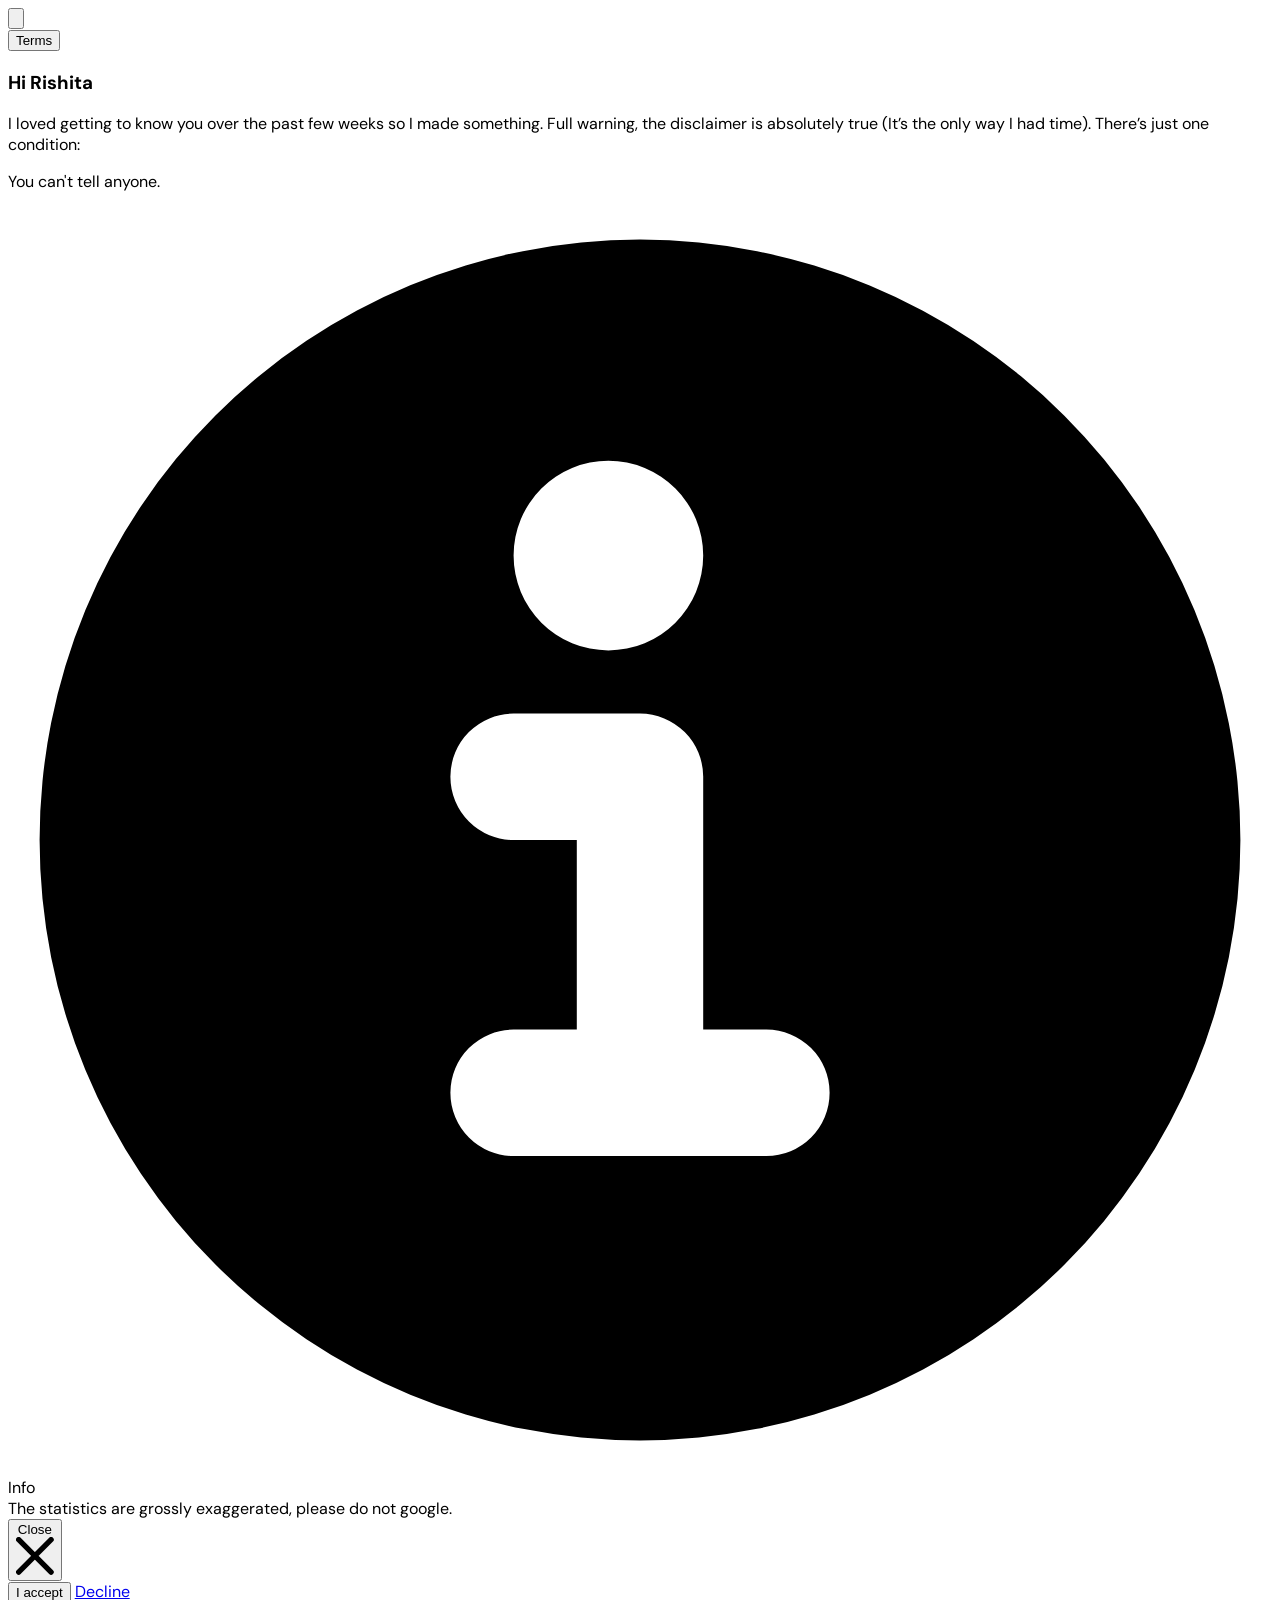
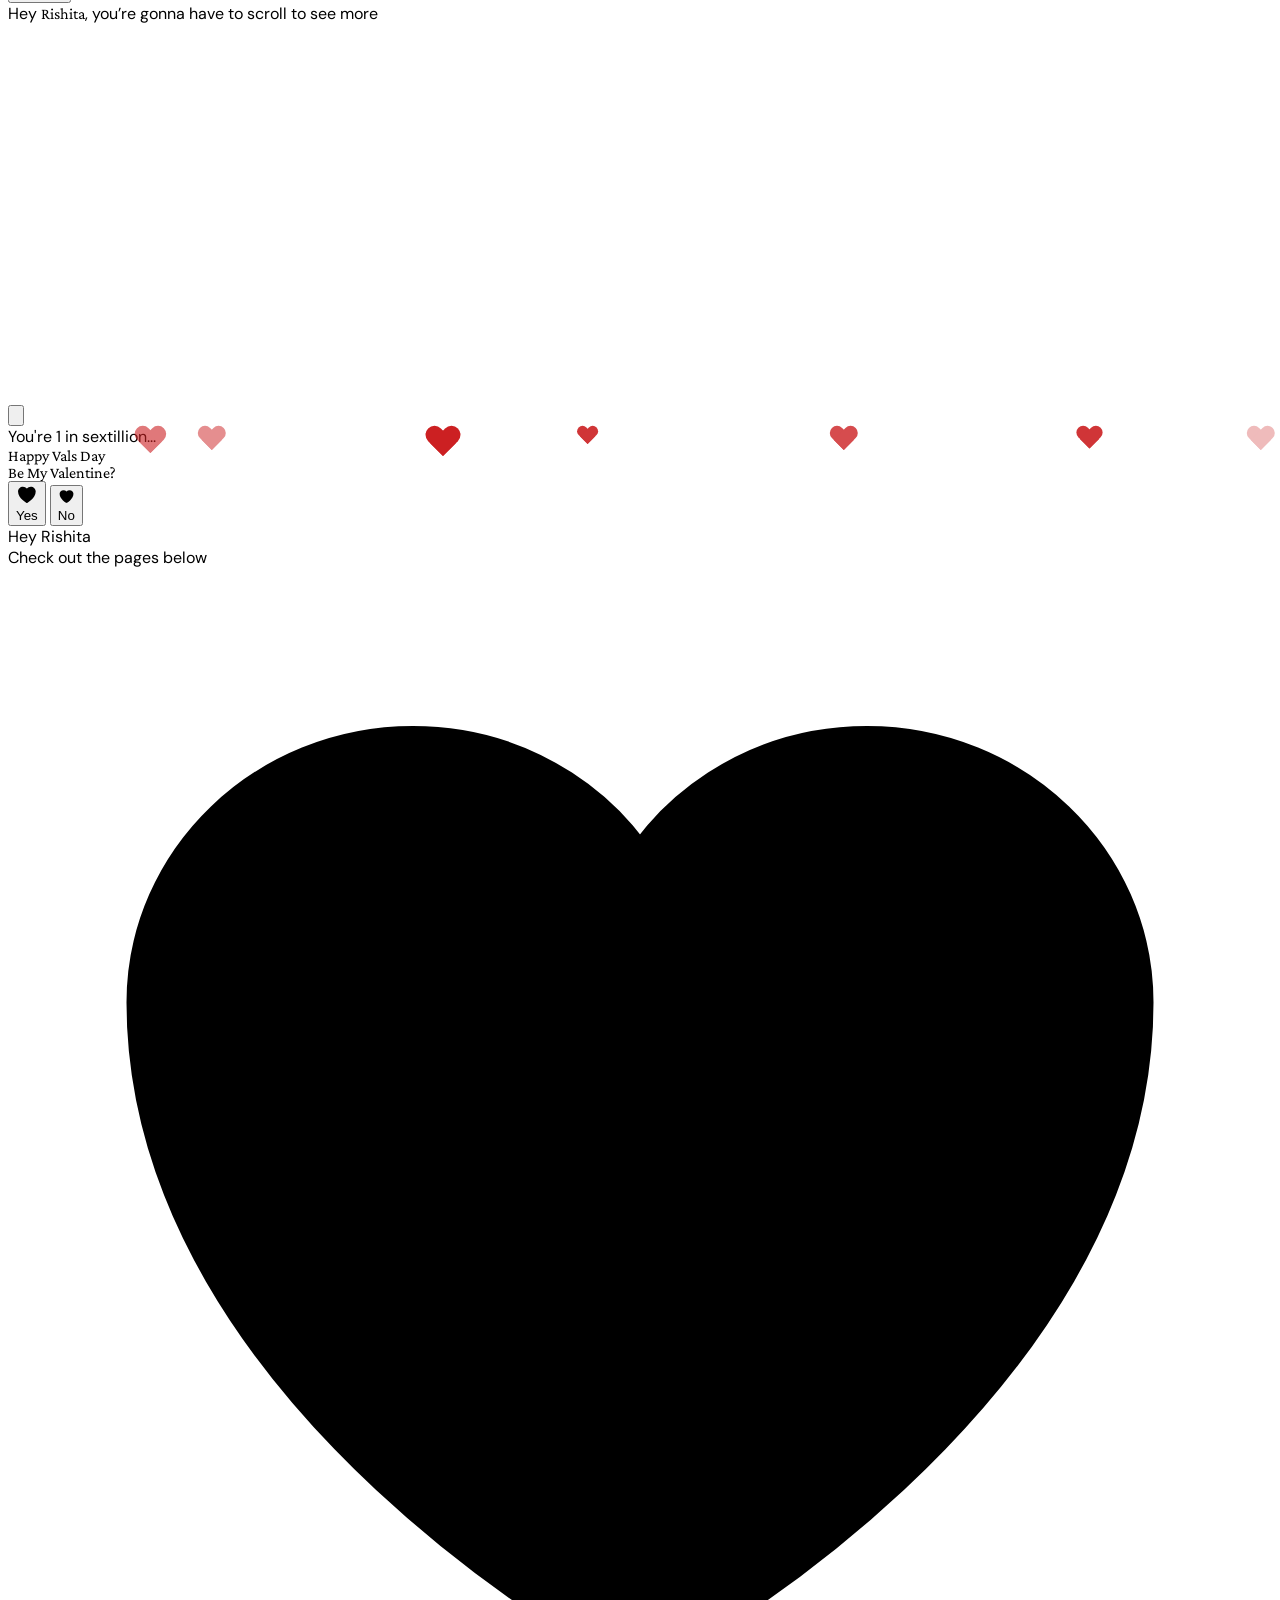
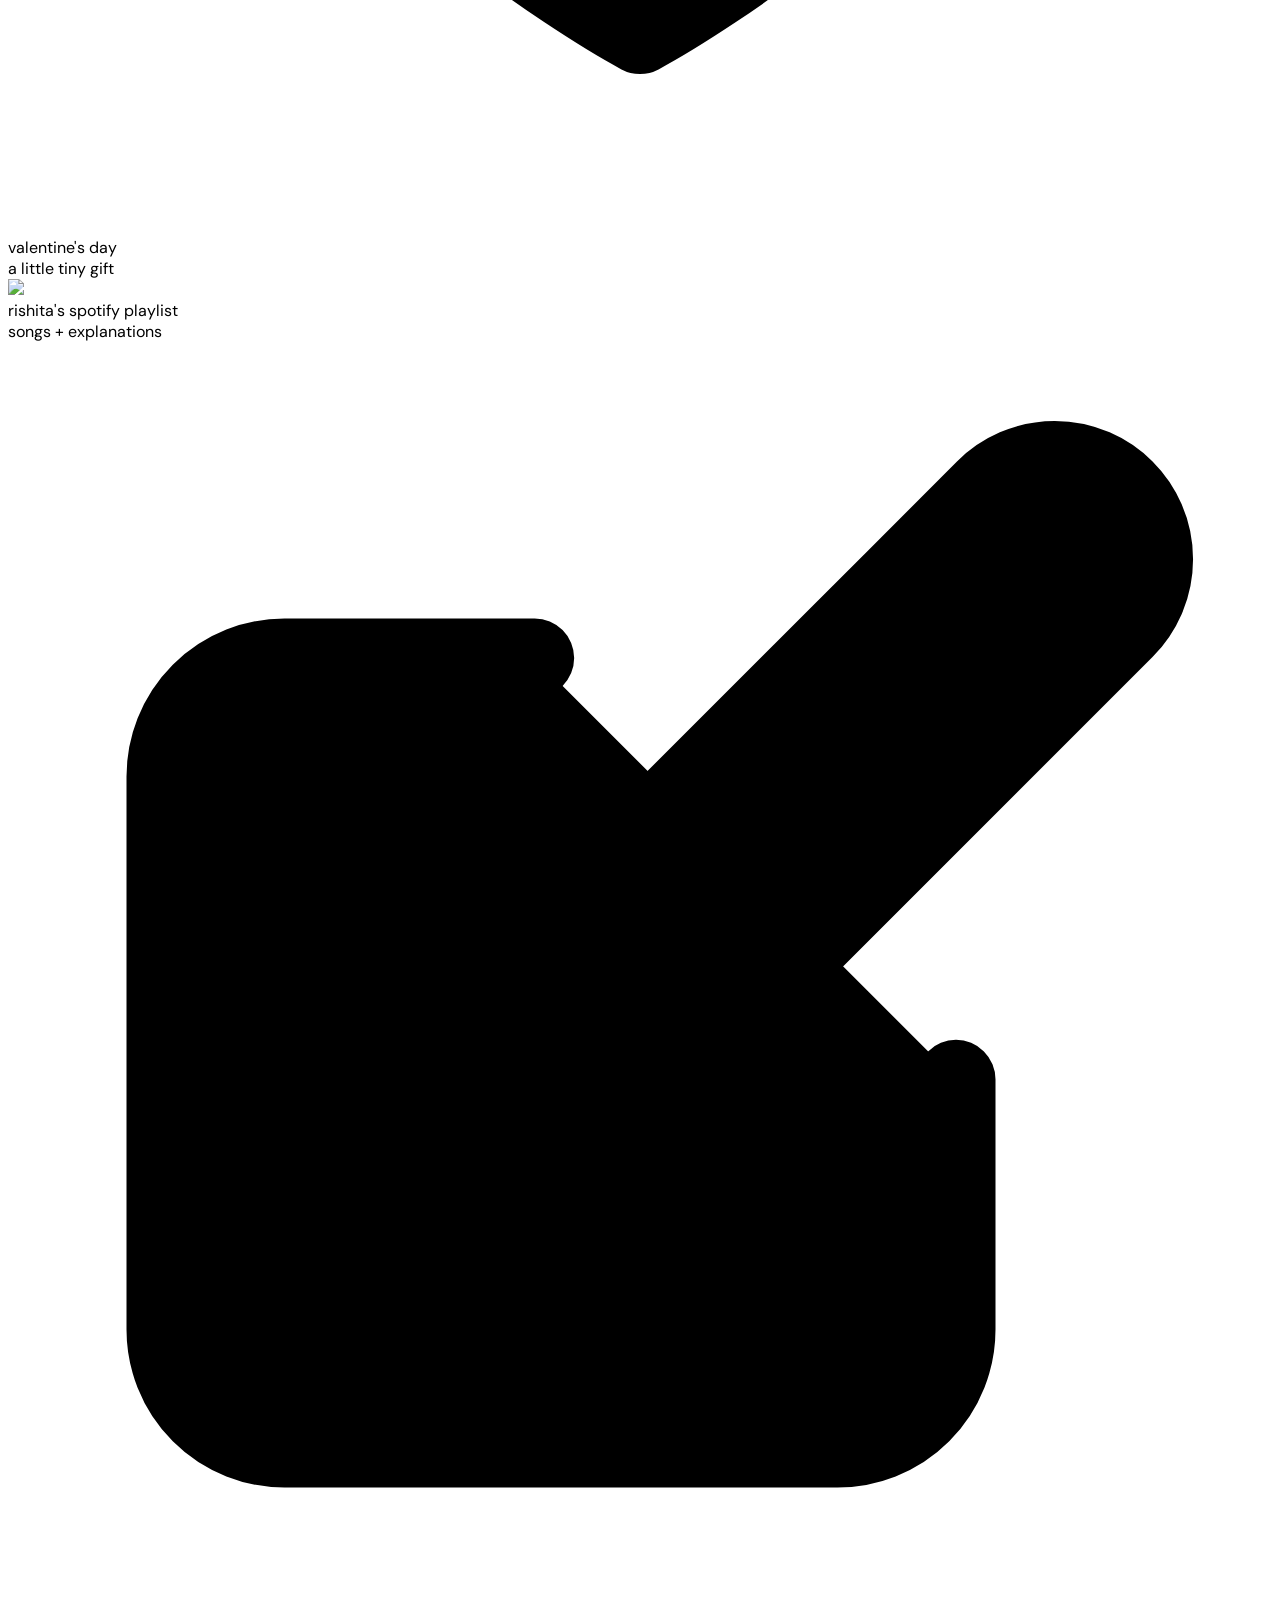
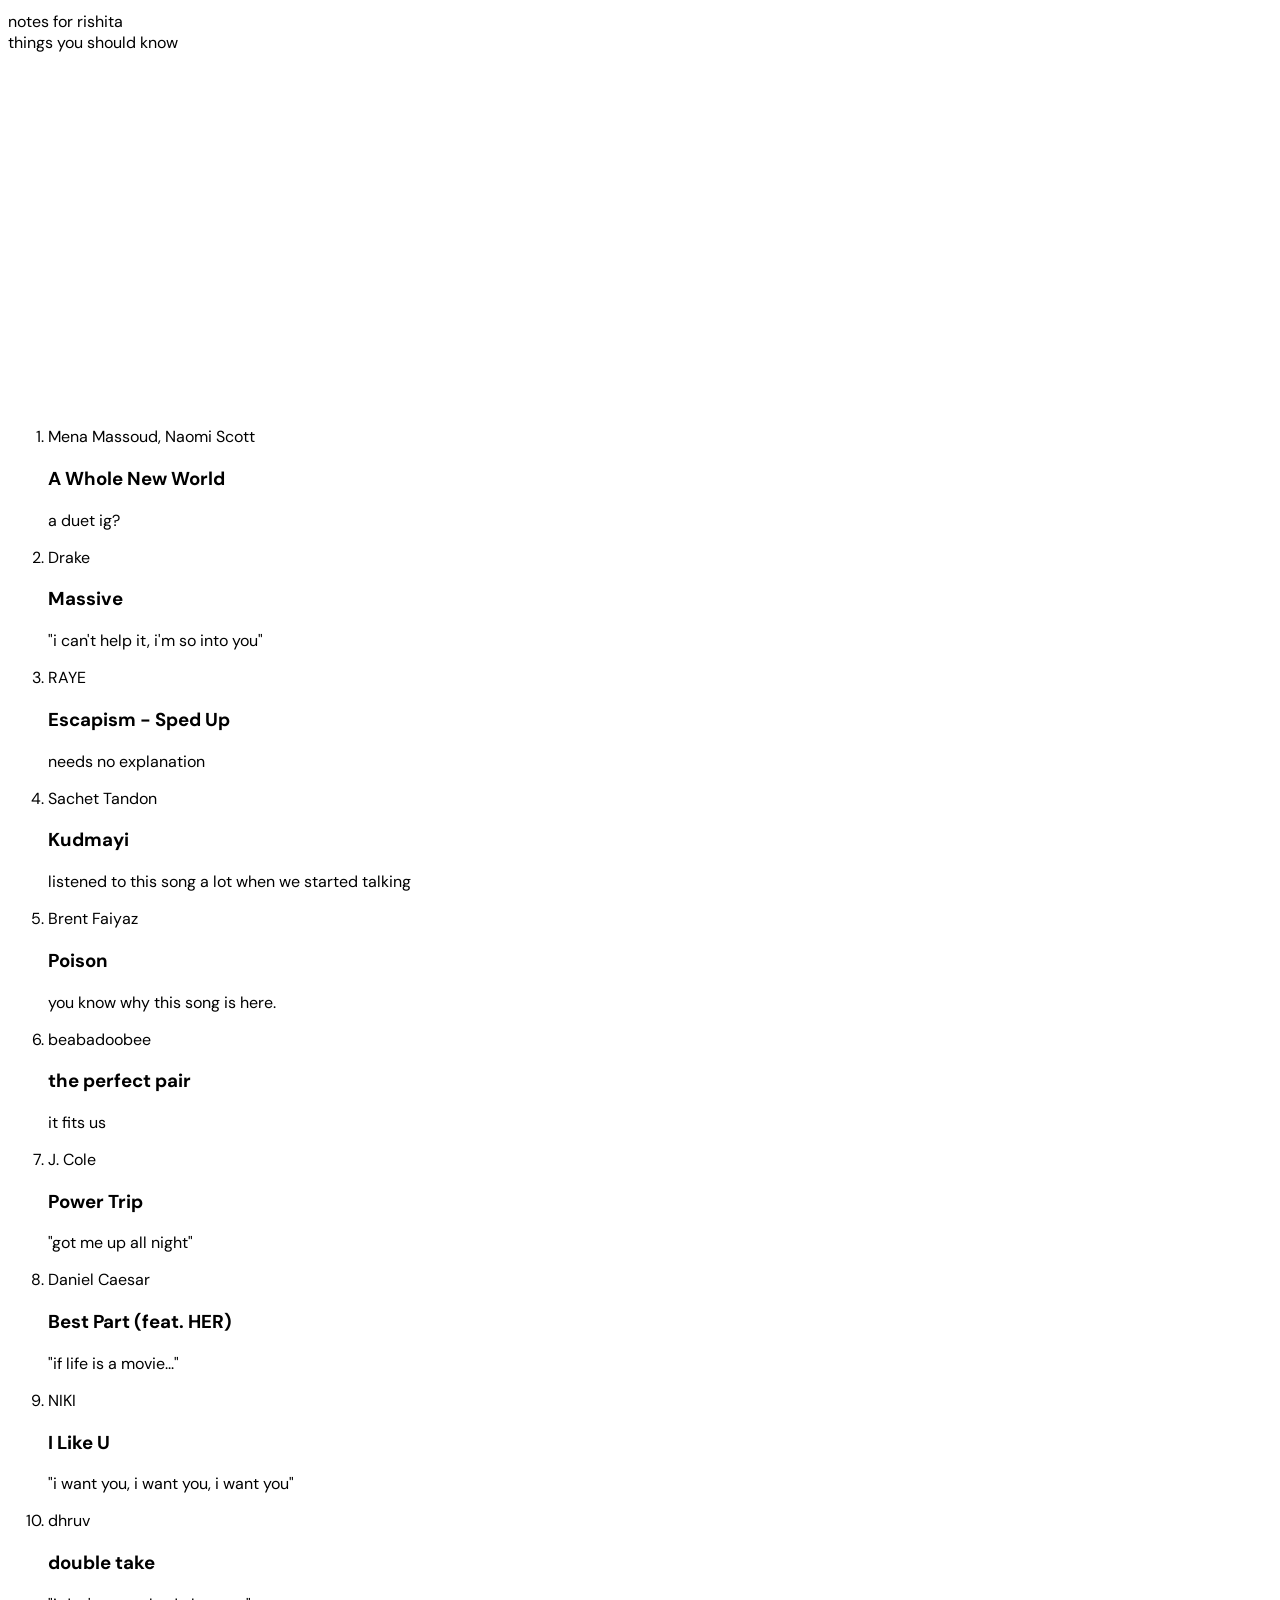
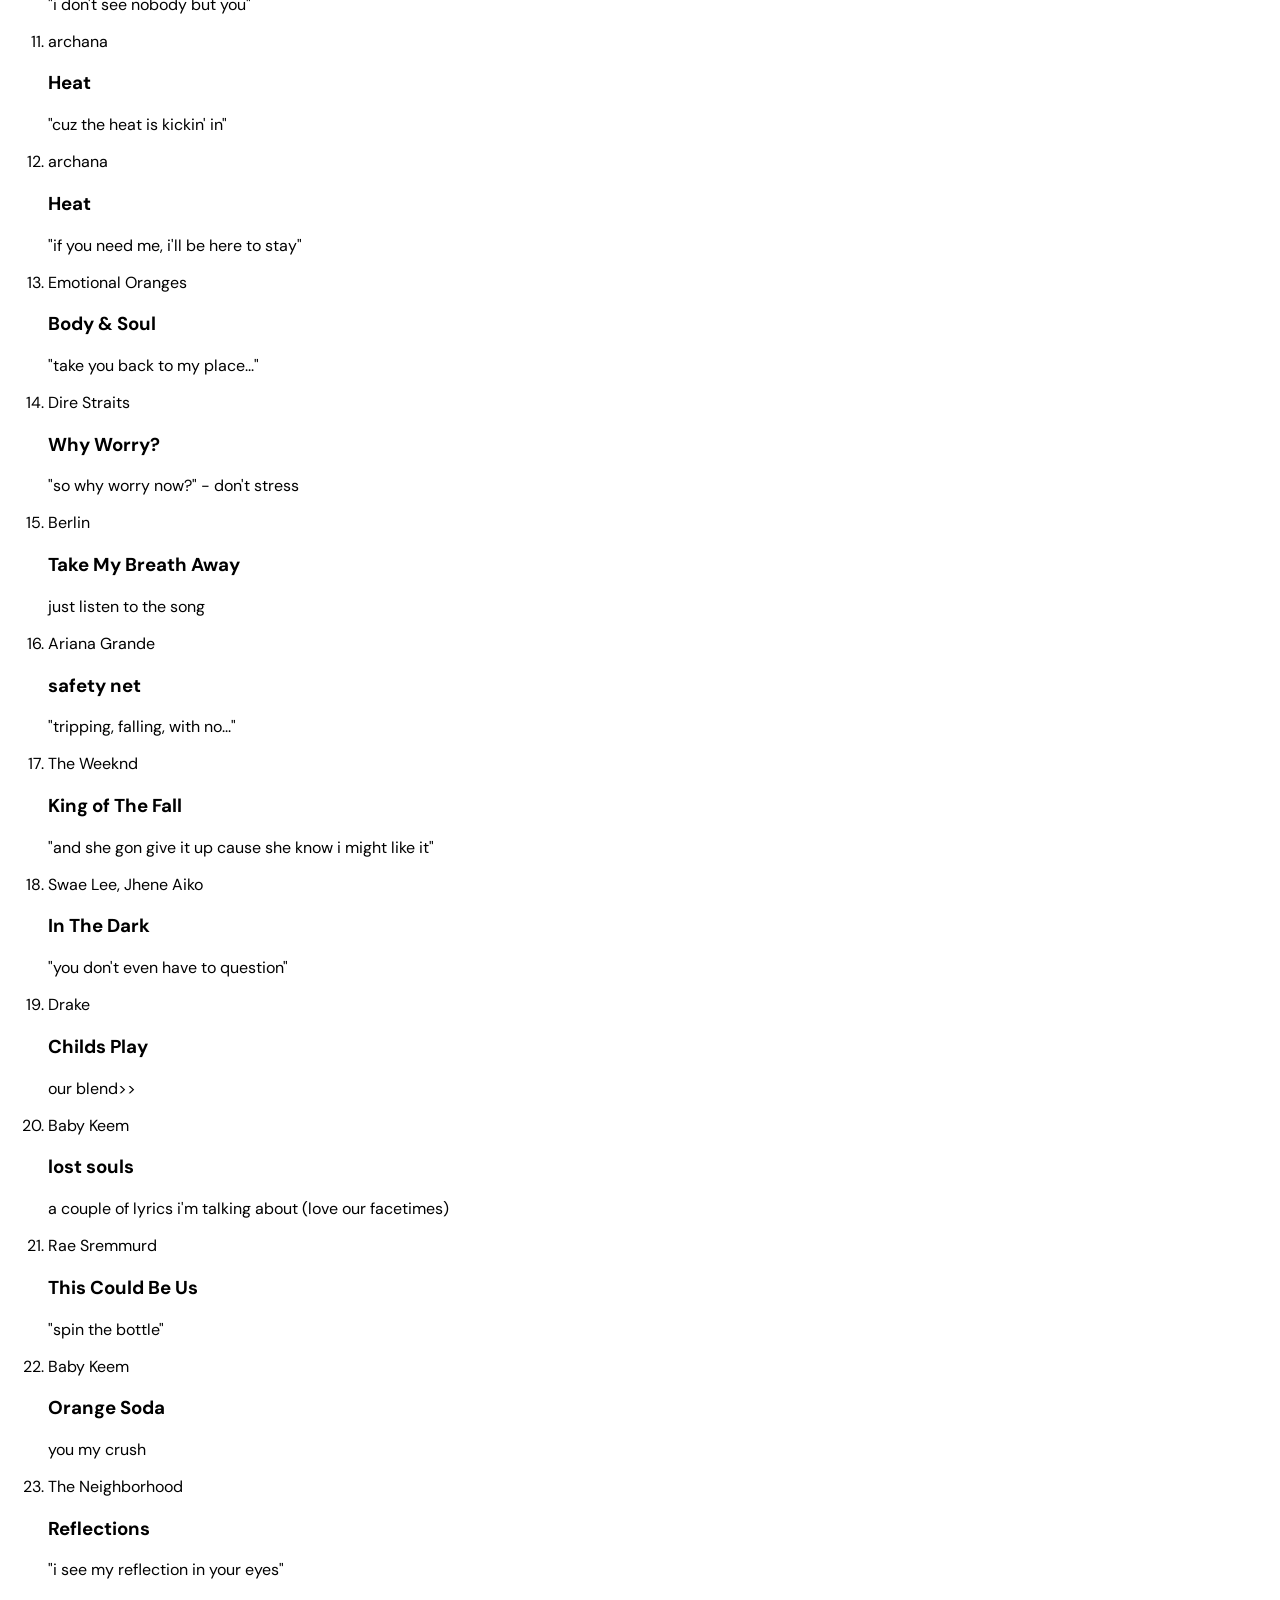
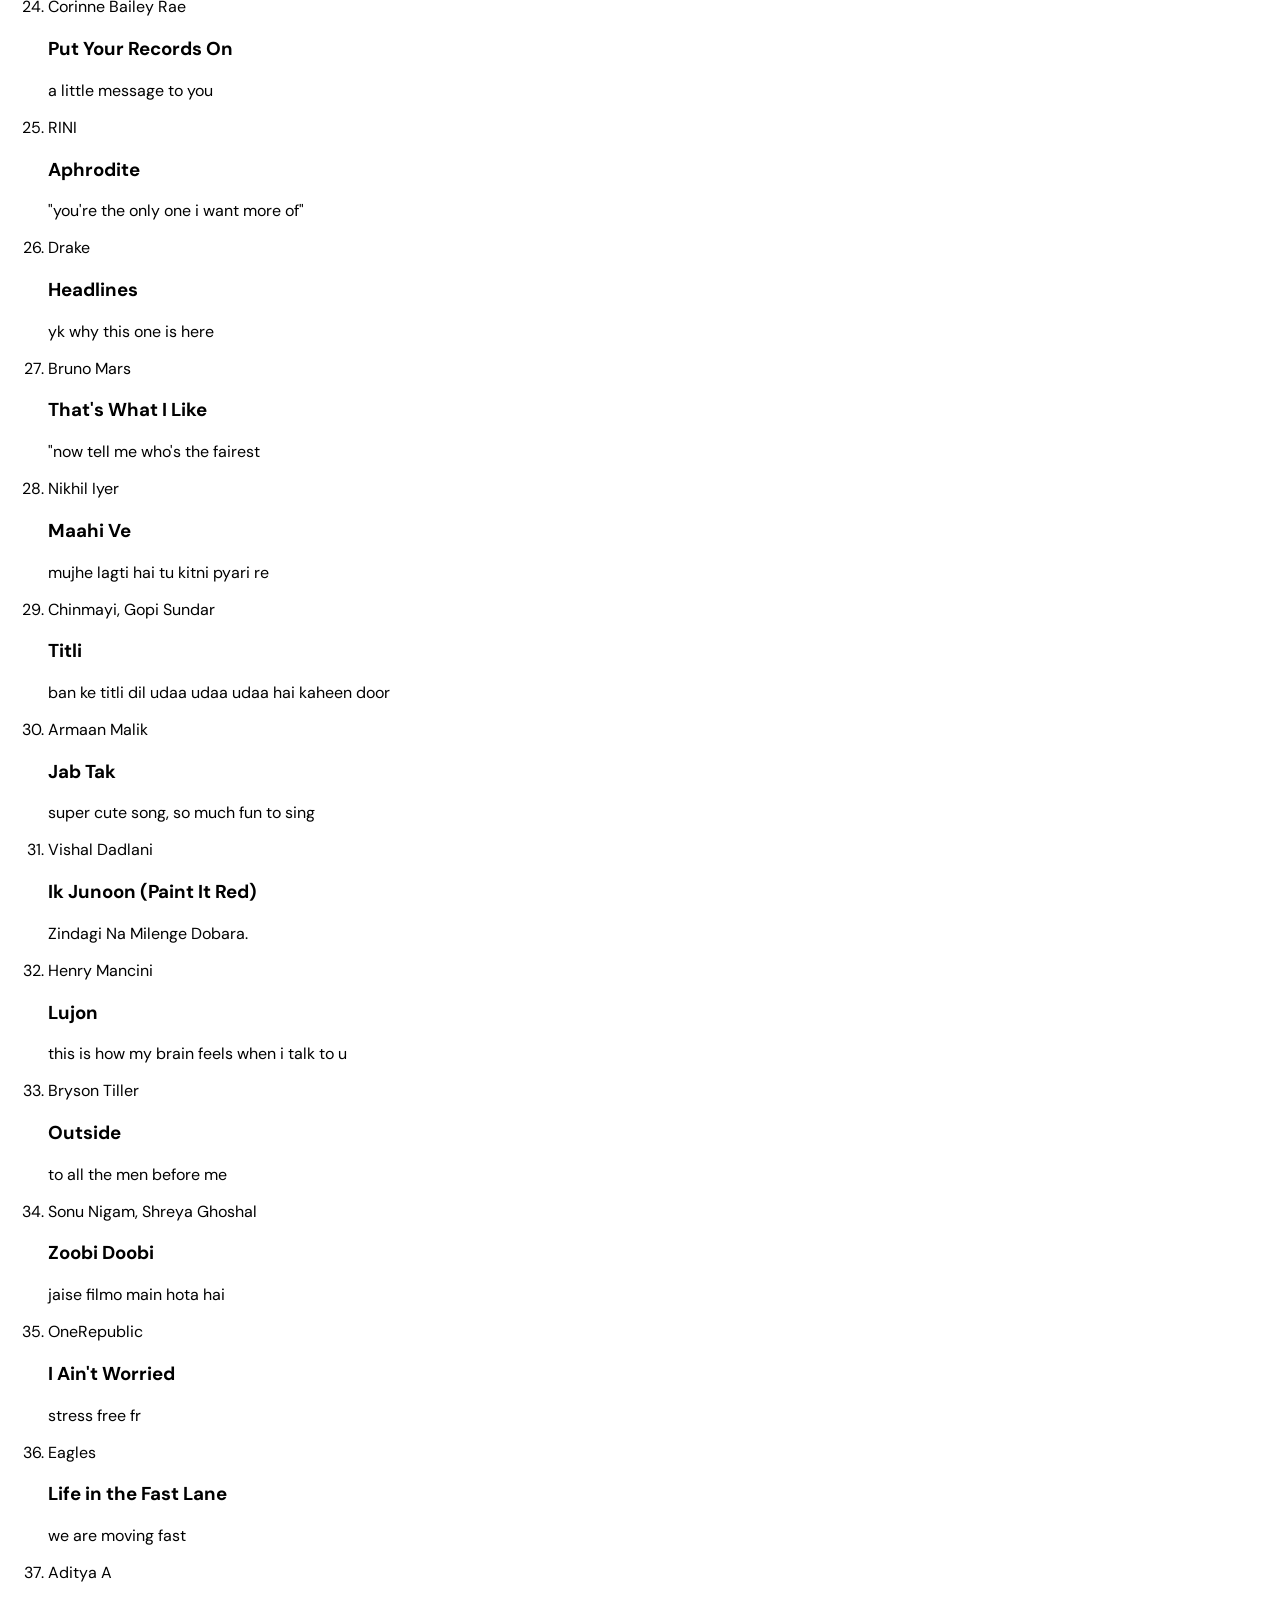
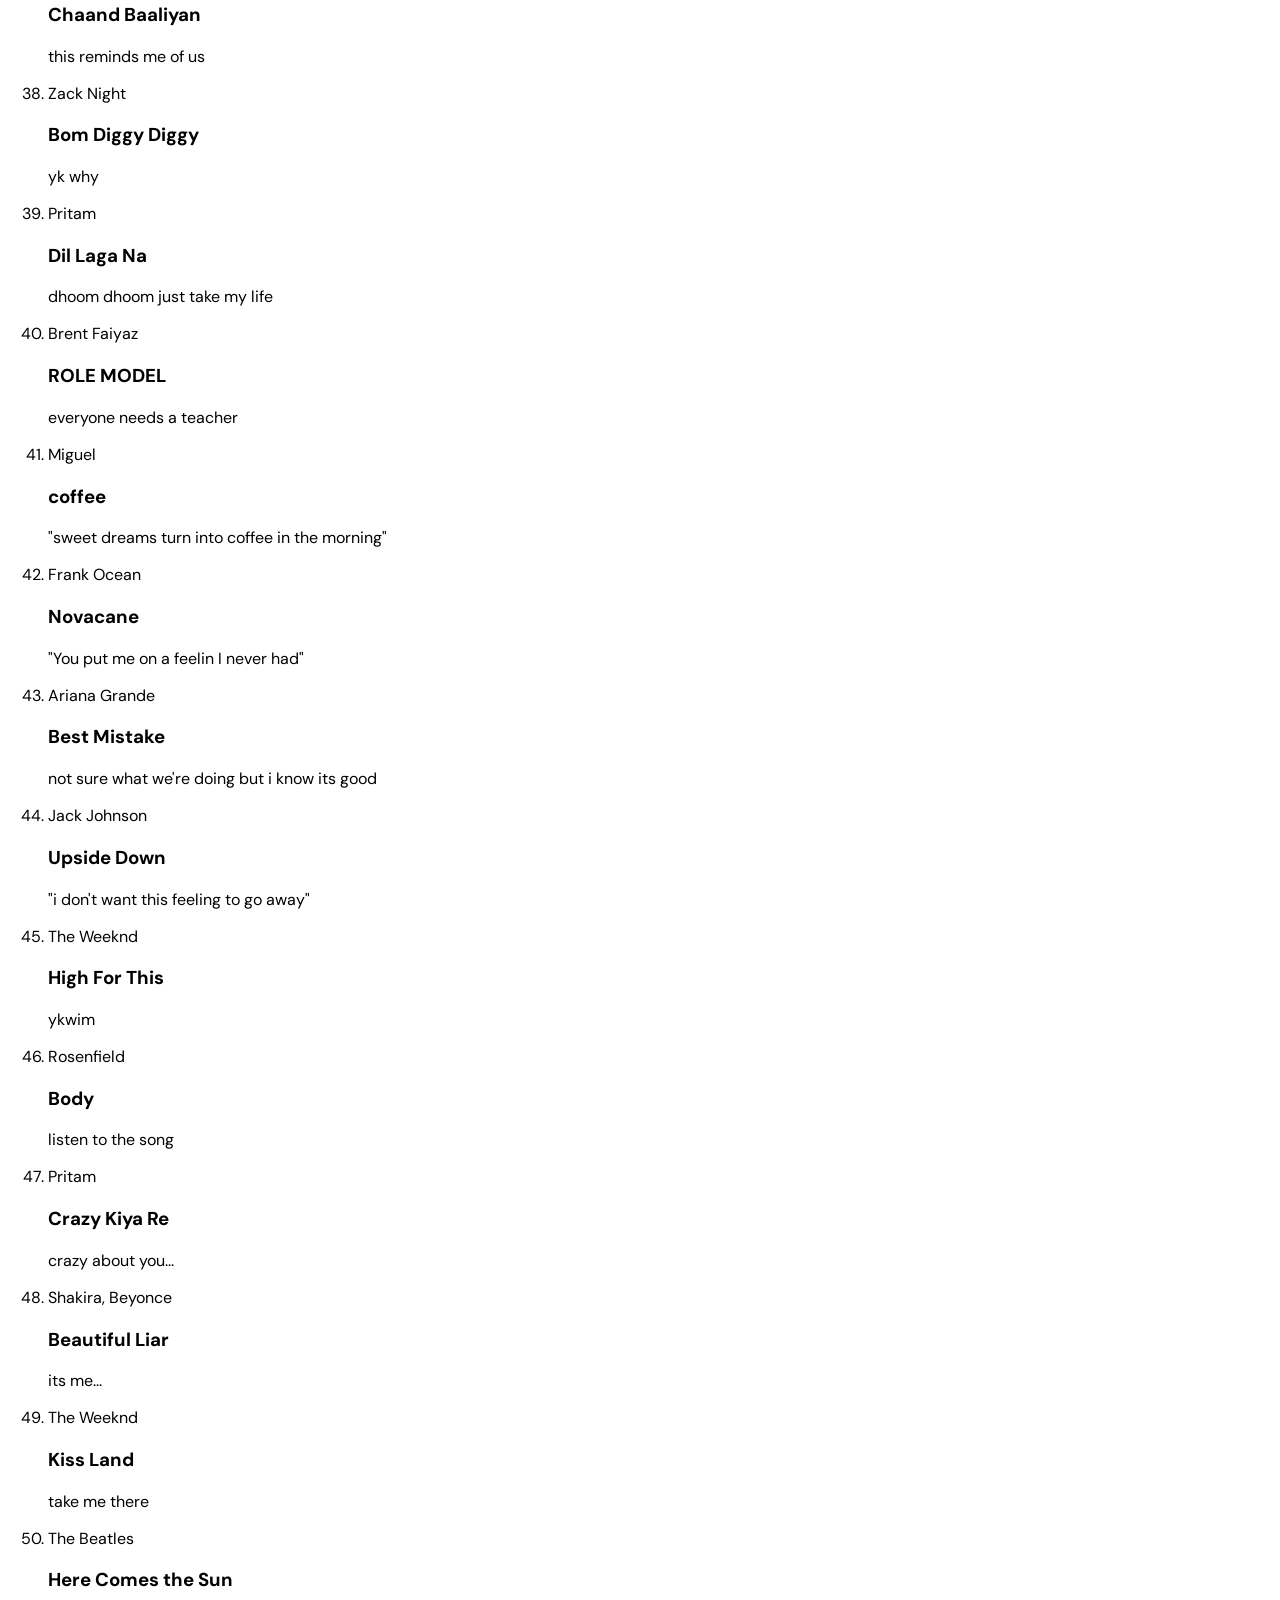
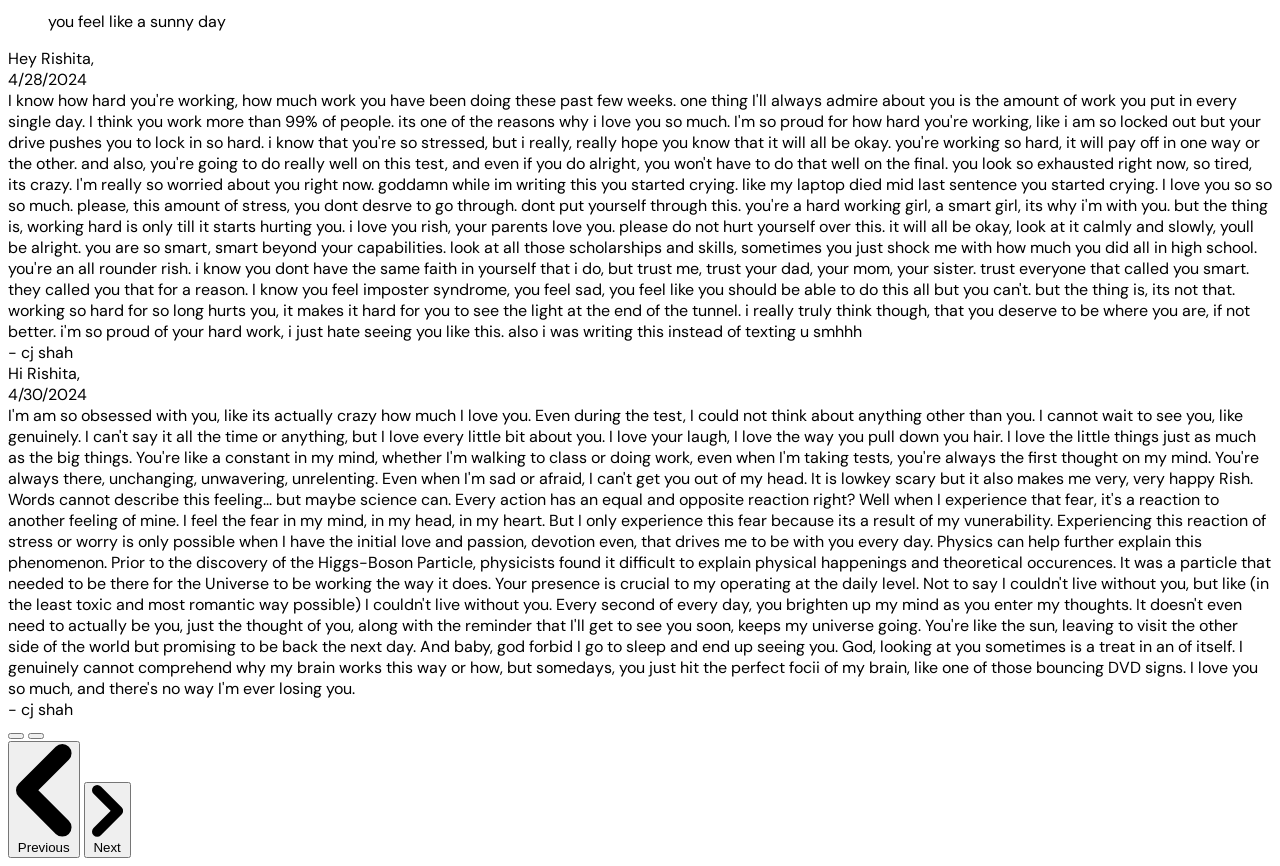
==== commit 924e075b: "updated dates" ====
--- a/index.html
+++ b/index.html
@@ -33,7 +33,9 @@
         transform: translateY(0);
         opacity: 1;
     }
-    .scl{}
+
+    .scl {}
+
     .scl::-webkit-scrollbar {
         width: 10px;
         /* Set the width of the scrollbar */
@@ -54,172 +56,186 @@
 
 <body class="w-screen overflow-x-hidden">
     <!-- Modal toggle -->
-    <button onclick="home()" id="homebutton" class="absolute bottom-5 right-5 z-40 rounded-full p-2 bg-black text-white hover:bg-white hover:text-black">
+    <button onclick="home()" id="homebutton"
+        class="absolute bottom-5 right-5 z-40 rounded-full p-2 bg-black text-white hover:bg-white hover:text-black">
         <svg xmlns="http://www.w3.org/2000/svg" viewBox="0 0 20 20" fill="currentColor" class="w-5 h-5">
-            <path fill-rule="evenodd" d="M9.293 2.293a1 1 0 0 1 1.414 0l7 7A1 1 0 0 1 17 11h-1v6a1 1 0 0 1-1 1h-2a1 1 0 0 1-1-1v-3a1 1 0 0 0-1-1H9a1 1 0 0 0-1 1v3a1 1 0 0 1-1 1H5a1 1 0 0 1-1-1v-6H3a1 1 0 0 1-.707-1.707l7-7Z" clip-rule="evenodd" />
-          </svg>              
+            <path fill-rule="evenodd"
+                d="M9.293 2.293a1 1 0 0 1 1.414 0l7 7A1 1 0 0 1 17 11h-1v6a1 1 0 0 1-1 1h-2a1 1 0 0 1-1-1v-3a1 1 0 0 0-1-1H9a1 1 0 0 0-1 1v3a1 1 0 0 1-1 1H5a1 1 0 0 1-1-1v-6H3a1 1 0 0 1-.707-1.707l7-7Z"
+                clip-rule="evenodd" />
+        </svg>
     </button>
 
     <div class=" hidden bg-purple-300 dmsans flex flex-col w-screen overflow-x-hidden h-screen" id="vals">
-    <button data-modal-target="default-modal" data-modal-toggle="default-modal"
-        class="hidden md:block absolute left-2 bottom-2 md:bottom-6 md:left-6 text-white focus:ring-4 focus:outline-none focus:ring-indigo-300 font-medium rounded-lg text-sm px-5 py-2.5 text-center bg-indigo-600 hover:bg-indigo-700 focus:ring-indigo-800"
-        type="button">
-        Terms
-    </button>
-    
-
-    <div id="default-modal" tabindex="-1" aria-hidden="false"
-        class=" overflow-y-auto flex bg-indigo-900/70 overflow-x-hidden fixed top-0 right-0 left-0 z-50 justify-center items-center w-full h-screen">
-        <div class="relative p-4 w-full max-w-2xl max-h-full">
-            <!-- Modal content -->
-            <div class="relative rounded-lg shadow bg-indigo-800">
-                <!-- Modal header -->
-                <div class="flex items-center justify-between p-4 md:p-5 border-b rounded-t border-indigo-600">
-                    <h3 class="text-4xl tracking-widest font-semibold text-indigo-900 text-white">
-                        Hi Rishita
-                    </h3>
+        <button data-modal-target="default-modal" data-modal-toggle="default-modal"
+            class="hidden md:block absolute left-2 bottom-2 md:bottom-6 md:left-6 text-white focus:ring-4 focus:outline-none focus:ring-indigo-300 font-medium rounded-lg text-sm px-5 py-2.5 text-center bg-indigo-600 hover:bg-indigo-700 focus:ring-indigo-800"
+            type="button">
+            Terms
+        </button>
+
+
+        <div id="default-modal" tabindex="-1" aria-hidden="false"
+            class=" overflow-y-auto flex bg-indigo-900/70 overflow-x-hidden fixed top-0 right-0 left-0 z-50 justify-center items-center w-full h-screen">
+            <div class="relative p-4 w-full max-w-2xl max-h-full">
+                <!-- Modal content -->
+                <div class="relative rounded-lg shadow bg-indigo-800">
+                    <!-- Modal header -->
+                    <div class="flex items-center justify-between p-4 md:p-5 border-b rounded-t border-indigo-600">
+                        <h3 class="text-4xl tracking-widest font-semibold text-indigo-900 text-white">
+                            Hi Rishita
+                        </h3>
+                    </div>
+                    <!-- Modal body -->
+                    <div class="p-4 md:p-5 space-y-4">
+                        <p class="text-base leading-relaxed text-indigo-50">
+                            I loved getting to know you over the past few weeks so I made something. Full warning, the
+                            disclaimer is absolutely true (It’s the only way I had time). There’s just one condition:
+                        </p>
+                        <p class="text-center text-2xl italic font-medium text-indigo-100">
+                            You can't tell anyone.
+                        </p>
+
+                        <div id="alert-1" class="flex items-center p-4 mb-4 rounded-lg bg-indigo-950 text-indigo-400"
+                            role="alert">
+                            <svg class="flex-shrink-0 w-4 h-4" aria-hidden="true" xmlns="http://www.w3.org/2000/svg"
+                                fill="currentColor" viewBox="0 0 20 20">
+                                <path
+                                    d="M10 .5a9.5 9.5 0 1 0 9.5 9.5A9.51 9.51 0 0 0 10 .5ZM9.5 4a1.5 1.5 0 1 1 0 3 1.5 1.5 0 0 1 0-3ZM12 15H8a1 1 0 0 1 0-2h1v-3H8a1 1 0 0 1 0-2h2a1 1 0 0 1 1 1v4h1a1 1 0 0 1 0 2Z" />
+                            </svg>
+                            <span class="sr-only">Info</span>
+                            <div class="ms-3 text-sm font-medium">
+                                The statistics are grossly exaggerated, please do not google.
+                            </div>
+                            <button type="button"
+                                class="ms-auto -mx-1.5 -my-1.5 rounded-lg focus:ring-2 focus:ring-indigo-400 p-1.5 hover:bg-indigo-200 inline-flex items-center justify-center h-8 w-8 bg-indigo-950 text-indigo-400 hover:bg-gray-700"
+                                data-dismiss-target="#alert-1" aria-label="Close">
+                                <span class="sr-only">Close</span>
+                                <svg class="w-3 h-3" aria-hidden="true" xmlns="http://www.w3.org/2000/svg" fill="none"
+                                    viewBox="0 0 14 14">
+                                    <path stroke="currentColor" stroke-linecap="round" stroke-linejoin="round"
+                                        stroke-width="2" d="m1 1 6 6m0 0 6 6M7 7l6-6M7 7l-6 6" />
+                                </svg>
+                            </button>
+                        </div>
+                    </div>
+                    <!-- Modal footer -->
+                    <div class="flex items-center p-4 md:p-5 border-t border-gray-200 rounded-b border-gray-600">
+                        <button data-modal-hide="default-modal" type="button"
+                            class="text-white bg-blue-700 hover:bg-blue-800 focus:ring-4 focus:outline-none focus:ring-blue-300 font-medium rounded-lg text-sm px-5 py-2.5 text-center bg-blue-600 hover:bg-blue-700 focus:ring-blue-800">I
+                            accept</button>
+                        <a href="https://en.wikipedia.org/wiki/9/11_conspiracy_theories" type="button"
+                            class="ms-3 rounded-lg border border-gray-200 text-sm font-medium px-5 py-2.5 hover:text-gray-900 focus:z-10 bg-red-700 text-red-50 border-red-500 hover:text-white hover:bg-red-600 focus:ring-red-600">Decline</a>
+                    </div>
                 </div>
-                <!-- Modal body -->
-                <div class="p-4 md:p-5 space-y-4">
-                    <p class="text-base leading-relaxed text-indigo-50">
-                        I loved getting to know you over the past few weeks so I made something. Full warning, the
-                        disclaimer is absolutely true (It’s the only way I had time). There’s just one condition:
-                    </p>
-                    <p class="text-center text-2xl italic font-medium text-indigo-100">
-                        You can't tell anyone.
-                    </p>
-
-                    <div id="alert-1" class="flex items-center p-4 mb-4 rounded-lg bg-indigo-950 text-indigo-400"
-                        role="alert">
-                        <svg class="flex-shrink-0 w-4 h-4" aria-hidden="true" xmlns="http://www.w3.org/2000/svg"
-                            fill="currentColor" viewBox="0 0 20 20">
-                            <path
-                                d="M10 .5a9.5 9.5 0 1 0 9.5 9.5A9.51 9.51 0 0 0 10 .5ZM9.5 4a1.5 1.5 0 1 1 0 3 1.5 1.5 0 0 1 0-3ZM12 15H8a1 1 0 0 1 0-2h1v-3H8a1 1 0 0 1 0-2h2a1 1 0 0 1 1 1v4h1a1 1 0 0 1 0 2Z" />
-                        </svg>
-                        <span class="sr-only">Info</span>
-                        <div class="ms-3 text-sm font-medium">
-                            The statistics are grossly exaggerated, please do not google.
-                        </div>
-                        <button type="button"
-                            class="ms-auto -mx-1.5 -my-1.5 rounded-lg focus:ring-2 focus:ring-indigo-400 p-1.5 hover:bg-indigo-200 inline-flex items-center justify-center h-8 w-8 bg-indigo-950 text-indigo-400 hover:bg-gray-700"
-                            data-dismiss-target="#alert-1" aria-label="Close">
-                            <span class="sr-only">Close</span>
-                            <svg class="w-3 h-3" aria-hidden="true" xmlns="http://www.w3.org/2000/svg" fill="none"
-                                viewBox="0 0 14 14">
-                                <path stroke="currentColor" stroke-linecap="round" stroke-linejoin="round"
-                                    stroke-width="2" d="m1 1 6 6m0 0 6 6M7 7l6-6M7 7l-6 6" />
+            </div>
+        </div>
+
+        <div class="m-auto scl text-indigo-700 h-3/4 md:h-2/3 rounded-xl p-8 md:p-16 shadow-xl mx-12 md:mx-24 overflow-y-auto overflow-x-hidden"
+            id="container">
+            <div class="text-3xl md:text-4xl font-bold tracking-widest pb-16 ">Hey <span
+                    class="text-black font-normal text-4xl md:text:4xl italic crimsonpro">Rishita</span>, you’re gonna
+                have
+                to scroll to
+                see more</div>
+            <div class="text-xl md:text-3xl font-bold reveal pb-16 "><span class="text-black dmsans not-italic">1</span>
+                <span class="italic crimsonpro">in every </span><span class="text-black dmsans not-italic"> 2,023
+                </span>
+                are <span class="crimsonpro text-2xl md:text-4xl not-italic">
+                    Jains</span>
+            </div>
+            <div class="text-xl md:text-3xl font-bold reveal pb-16"><span class="text-black dmsans not-italic">1</span>
+                <span class="italic crimsonpro">in every </span><span class="text-black dmsans not-italic"> 17,285
+                </span>
+                are <span class="crimsonpro text-2xl md:text-4xl not-italic">
+                    listeners of the artist "Keshi"</span>
+            </div>
+            <div class="text-xl md:text-3xl font-bold reveal pb-16 "><span class="text-black dmsans not-italic">1</span>
+                <span class="italic crimsonpro">in every </span><span class="text-black dmsans not-italic"> 9,824
+                </span>
+                are <span class="crimsonpro text-2xl md:text-4xl not-italic">
+                    girls with a good relationship with their father</span>
+            </div>
+            <div class="text-xl md:text-3xl font-bold reveal pb-16 "><span class="text-black dmsans not-italic">1</span>
+                <span class="italic crimsonpro">in every </span><span class="text-black dmsans not-italic"> 27,465
+                </span>
+                are <span class="crimsonpro text-2xl md:text-4xl not-italic">
+                    Hindi-speaking Americans</span>
+            </div>
+            <div class="text-xl md:text-3xl font-bold reveal pb-8 "><span class="text-black dmsans not-italic">1</span>
+                <span class="italic crimsonpro">in every </span><span class="text-black dmsans not-italic"> 13,465
+                </span>
+                are <span class="crimsonpro text-2xl md:text-4xl not-italic">
+                    Indian American women with highlights</span>
+            </div>
+            <hr class="border-indigo-500 border-t shadow-xl h-px mb-8 reveal">
+            <div class="md:px-4 reveal ">
+                <div class="text-2xl md:text-4xl font-semibold">Let's do the math:</div>
+                <div class="mt-4 p-2 px-4 md:p-4 rounded-xl bg-indigo-400/40 shadow">
+                    <p class="hidden md:block">$$\frac{1}{2023} \cdot \frac{1}{27465} \cdot \frac{1}{17285} \cdot
+                        \frac{1}{9824} \cdot \frac{1}{13465} = \frac{1}{1.270397357\times10^{20}} = $$ </p>
+                    <p class="text-lg md:text-2xl md:block hidden">$$0.0000000000000000000078715529003$$</p>
+                    <p class="text-lg md:text-2xl md:hidden">$$7.8715529003\times10^{21}$$</p>
+                </div>
+            </div>
+            <hr class="border-indigo-500 border-t shadow-xl h-px my-8 reveal">
+            <div class="reveal text-3xl font-medium">That's <span class="text-4xl font-bold">21</span> zeroes.</div>
+            <button onclick="setup()"
+                class="p-2 px-3 rounded-lg border-2 border-indigo-500 ml-1 mt-4 text-lg flex w-fit hover:underline reveal">
+                <div class="my-auto">Continue</div>
+                <svg xmlns="http://www.w3.org/2000/svg" fill="none" viewBox="0 0 24 24" stroke-width="1.5"
+                    stroke="currentColor" class="w-6 h-6 text-indigo-700 ml-2 my-auto ">
+                    <path stroke-linecap="round" stroke-linejoin="round" d="M17.25 8.25 21 12m0 0-3.75 3.75M21 12H3" />
+                </svg>
+            </button>
+        </div>
+
+        <div class="hidden m-auto h-fit border-2 shadow-xl overflow-hidden rounded-xl p-8 md:p-16 md:py-12 mx-10 md:mx-16 relative"
+            id="message">
+            <button onclick="reverseSetup()" class="bg-indigo-400 shadow-xl">
+                <svg xmlns="http://www.w3.org/2000/svg" fill="none" viewBox="0 0 24 24" stroke-width="1.5"
+                    stroke="currentColor" class="p-1 absolute w-8 h-8 top-4 right-4 text-rose-600">
+                    <path stroke-linecap="round" stroke-linejoin="round" d="M6 18 18 6M6 6l12 12" />
+                </svg>
+            </button>
+
+            <div class="relative heart x1"></div>
+            <div class="relative heart x2"></div>
+            <div class="relative heart x3"></div>
+            <div class="relative heart x4"></div>
+            <div class="relative heart x5"></div>
+            <div class="relative heart x6"></div>
+            <div class="relative heart x7"></div>
+            <div class="relative z-30 text-xl md:text-3xl text-rose-800 md:font-light tracking-widest">You're 1 in
+                sextillion...</div>
+            <div class="p-4 relative z-30 mt-4">
+                <div
+                    class="text-center crimsonpro text-4xl md:text-6xl md:italic md:font-normal tracking-[1.2rem] md:tracking-[1.8rem]">
+                    Happy Vals Day</div>
+                <div class="pt-12 flex flex-col">
+                    <div class="text-center crimsonpro text-2xl md:text-4xl italic tracking-widest md:tracking-[1rem]"">Be My Valentine?</div>
+                    <div class=" flex pt-8 gap-x-6 mx-auto">
+                        <button onclick="yes()" type="button" id="yes"
+                            class=" text-white font-medium rounded-lg text-sm px-5 py-2.5 text-center inline-flex items-center me-2 bg-rose-800 border-2 border-transparent hover:bg-white hover:text-rose-800 hover:border-rose-800">
+                            <svg class="w-3.5 h-3.5 me-2" xmlns="http://www.w3.org/2000/svg" viewBox="0 0 24 24"
+                                fill="currentColor" class="w-6 h-6">
+                                <path
+                                    d="m11.645 20.91-.007-.003-.022-.012a15.247 15.247 0 0 1-.383-.218 25.18 25.18 0 0 1-4.244-3.17C4.688 15.36 2.25 12.174 2.25 8.25 2.25 5.322 4.714 3 7.688 3A5.5 5.5 0 0 1 12 5.052 5.5 5.5 0 0 1 16.313 3c2.973 0 5.437 2.322 5.437 5.25 0 3.925-2.438 7.111-4.739 9.256a25.175 25.175 0 0 1-4.244 3.17 15.247 15.247 0 0 1-.383.219l-.022.012-.007.004-.003.001a.752.752 0 0 1-.704 0l-.003-.001Z" />
                             </svg>
+                            <div id="yestext">Yes</div>
                         </button>
+
+                        <button type="button" onclick="no()" id="no"
+                            class=" text-rose-800 bg-white hover:bg-rose-800 focus:ring-4 focus:outline-none focus:ring-rose-300 font-medium rounded-lg text-sm px-5 py-2.5 text-center inline-flex items-center me-2 bg-transparent border-2 border-rose-800 hover:bg-white hover:text- ">
+                            <svg class="w-3.5 h-3.5 me-2" xmlns="http://www.w3.org/2000/svg" viewBox="0 0 24 24"
+                                fill="currentColor" class="w-6 h-6">
+                                <path
+                                    d="m11.645 20.91-.007-.003-.022-.012a15.247 15.247 0 0 1-.383-.218 25.18 25.18 0 0 1-4.244-3.17C4.688 15.36 2.25 12.174 2.25 8.25 2.25 5.322 4.714 3 7.688 3A5.5 5.5 0 0 1 12 5.052 5.5 5.5 0 0 1 16.313 3c2.973 0 5.437 2.322 5.437 5.25 0 3.925-2.438 7.111-4.739 9.256a25.175 25.175 0 0 1-4.244 3.17 15.247 15.247 0 0 1-.383.219l-.022.012-.007.004-.003.001a.752.752 0 0 1-.704 0l-.003-.001Z" />
+                            </svg>
+                            <div>No</div>
+                        </button>
                     </div>
                 </div>
-                <!-- Modal footer -->
-                <div class="flex items-center p-4 md:p-5 border-t border-gray-200 rounded-b border-gray-600">
-                    <button data-modal-hide="default-modal" type="button"
-                        class="text-white bg-blue-700 hover:bg-blue-800 focus:ring-4 focus:outline-none focus:ring-blue-300 font-medium rounded-lg text-sm px-5 py-2.5 text-center bg-blue-600 hover:bg-blue-700 focus:ring-blue-800">I
-                        accept</button>
-                    <a href="https://en.wikipedia.org/wiki/9/11_conspiracy_theories" type="button"
-                        class="ms-3 rounded-lg border border-gray-200 text-sm font-medium px-5 py-2.5 hover:text-gray-900 focus:z-10 bg-red-700 text-red-50 border-red-500 hover:text-white hover:bg-red-600 focus:ring-red-600">Decline</a>
-                </div>
             </div>
         </div>
-    </div>
-
-    <div class="m-auto scl text-indigo-700 h-3/4 md:h-2/3 rounded-xl p-8 md:p-16 shadow-xl mx-12 md:mx-24 overflow-y-auto overflow-x-hidden"
-        id="container">
-        <div class="text-3xl md:text-4xl font-bold tracking-widest pb-16 ">Hey <span
-                class="text-black font-normal text-4xl md:text:4xl italic crimsonpro">Rishita</span>, you’re gonna have
-            to scroll to
-            see more</div>
-        <div class="text-xl md:text-3xl font-bold reveal pb-16 "><span class="text-black dmsans not-italic">1</span>
-            <span class="italic crimsonpro">in every </span><span class="text-black dmsans not-italic"> 2,023 </span>
-            are <span class="crimsonpro text-2xl md:text-4xl not-italic">
-                Jains</span> </div>
-        <div class="text-xl md:text-3xl font-bold reveal pb-16"><span class="text-black dmsans not-italic">1</span>
-            <span class="italic crimsonpro">in every </span><span class="text-black dmsans not-italic"> 17,285 </span>
-            are <span class="crimsonpro text-2xl md:text-4xl not-italic">
-                listeners of the artist "Keshi"</span> </div>
-        <div class="text-xl md:text-3xl font-bold reveal pb-16 "><span class="text-black dmsans not-italic">1</span>
-            <span class="italic crimsonpro">in every </span><span class="text-black dmsans not-italic"> 9,824 </span>
-            are <span class="crimsonpro text-2xl md:text-4xl not-italic">
-                girls with a good relationship with their father</span> </div>
-        <div class="text-xl md:text-3xl font-bold reveal pb-16 "><span class="text-black dmsans not-italic">1</span>
-            <span class="italic crimsonpro">in every </span><span class="text-black dmsans not-italic"> 27,465 </span>
-            are <span class="crimsonpro text-2xl md:text-4xl not-italic">
-                Hindi-speaking Americans</span> </div>
-        <div class="text-xl md:text-3xl font-bold reveal pb-8 "><span class="text-black dmsans not-italic">1</span>
-            <span class="italic crimsonpro">in every </span><span class="text-black dmsans not-italic"> 13,465 </span>
-            are <span class="crimsonpro text-2xl md:text-4xl not-italic">
-                Indian American women with highlights</span> </div>
-        <hr class="border-indigo-500 border-t shadow-xl h-px mb-8 reveal">
-        <div class="md:px-4 reveal ">
-            <div class="text-2xl md:text-4xl font-semibold">Let's do the math:</div>
-            <div class="mt-4 p-2 px-4 md:p-4 rounded-xl bg-indigo-400/40 shadow">
-                <p class="hidden md:block">$$\frac{1}{2023} \cdot \frac{1}{27465} \cdot \frac{1}{17285} \cdot
-                    \frac{1}{9824} \cdot \frac{1}{13465} = \frac{1}{1.270397357\times10^{20}} = $$ </p>
-                <p class="text-lg md:text-2xl md:block hidden">$$0.0000000000000000000078715529003$$</p>
-                <p class="text-lg md:text-2xl md:hidden">$$7.8715529003\times10^{21}$$</p>
-            </div>
-        </div>
-        <hr class="border-indigo-500 border-t shadow-xl h-px my-8 reveal">
-        <div class="reveal text-3xl font-medium">That's <span class="text-4xl font-bold">21</span> zeroes.</div>
-        <button onclick="setup()"
-            class="p-2 px-3 rounded-lg border-2 border-indigo-500 ml-1 mt-4 text-lg flex w-fit hover:underline reveal">
-            <div class="my-auto">Continue</div>
-            <svg xmlns="http://www.w3.org/2000/svg" fill="none" viewBox="0 0 24 24" stroke-width="1.5"
-                stroke="currentColor" class="w-6 h-6 text-indigo-700 ml-2 my-auto ">
-                <path stroke-linecap="round" stroke-linejoin="round" d="M17.25 8.25 21 12m0 0-3.75 3.75M21 12H3" />
-            </svg>
-        </button>
-    </div>
-
-    <div class="hidden m-auto h-fit border-2 shadow-xl overflow-hidden rounded-xl p-8 md:p-16 md:py-12 mx-10 md:mx-16 relative"
-        id="message">
-        <button onclick="reverseSetup()" class="bg-indigo-400 shadow-xl">
-            <svg xmlns="http://www.w3.org/2000/svg" fill="none" viewBox="0 0 24 24" stroke-width="1.5"
-                stroke="currentColor" class="p-1 absolute w-8 h-8 top-4 right-4 text-rose-600">
-                <path stroke-linecap="round" stroke-linejoin="round" d="M6 18 18 6M6 6l12 12" />
-            </svg>
-        </button>
-
-        <div class="relative heart x1"></div>
-        <div class="relative heart x2"></div>
-        <div class="relative heart x3"></div>
-        <div class="relative heart x4"></div>
-        <div class="relative heart x5"></div>
-        <div class="relative heart x6"></div>
-        <div class="relative heart x7"></div>
-        <div class="relative z-30 text-xl md:text-3xl text-rose-800 md:font-light tracking-widest">You're 1 in
-            sextillion...</div>
-        <div class="p-4 relative z-30 mt-4">
-            <div
-                class="text-center crimsonpro text-4xl md:text-6xl md:italic md:font-normal tracking-[1.2rem] md:tracking-[1.8rem]">
-                Happy Vals Day</div>
-            <div class="pt-12 flex flex-col">
-                <div class="text-center crimsonpro text-2xl md:text-4xl italic tracking-widest md:tracking-[1rem]"">Be My Valentine?</div>
-                    <div class=" flex pt-8 gap-x-6 mx-auto">
-                    <button onclick="yes()" type="button" id="yes"
-                        class=" text-white font-medium rounded-lg text-sm px-5 py-2.5 text-center inline-flex items-center me-2 bg-rose-800 border-2 border-transparent hover:bg-white hover:text-rose-800 hover:border-rose-800">
-                        <svg class="w-3.5 h-3.5 me-2" xmlns="http://www.w3.org/2000/svg" viewBox="0 0 24 24"
-                            fill="currentColor" class="w-6 h-6">
-                            <path
-                                d="m11.645 20.91-.007-.003-.022-.012a15.247 15.247 0 0 1-.383-.218 25.18 25.18 0 0 1-4.244-3.17C4.688 15.36 2.25 12.174 2.25 8.25 2.25 5.322 4.714 3 7.688 3A5.5 5.5 0 0 1 12 5.052 5.5 5.5 0 0 1 16.313 3c2.973 0 5.437 2.322 5.437 5.25 0 3.925-2.438 7.111-4.739 9.256a25.175 25.175 0 0 1-4.244 3.17 15.247 15.247 0 0 1-.383.219l-.022.012-.007.004-.003.001a.752.752 0 0 1-.704 0l-.003-.001Z" />
-                        </svg>
-                        <div id="yestext">Yes</div>
-                    </button>
-
-                    <button type="button" onclick="no()" id="no"
-                        class=" text-rose-800 bg-white hover:bg-rose-800 focus:ring-4 focus:outline-none focus:ring-rose-300 font-medium rounded-lg text-sm px-5 py-2.5 text-center inline-flex items-center me-2 bg-transparent border-2 border-rose-800 hover:bg-white hover:text- ">
-                        <svg class="w-3.5 h-3.5 me-2" xmlns="http://www.w3.org/2000/svg" viewBox="0 0 24 24"
-                            fill="currentColor" class="w-6 h-6">
-                            <path
-                                d="m11.645 20.91-.007-.003-.022-.012a15.247 15.247 0 0 1-.383-.218 25.18 25.18 0 0 1-4.244-3.17C4.688 15.36 2.25 12.174 2.25 8.25 2.25 5.322 4.714 3 7.688 3A5.5 5.5 0 0 1 12 5.052 5.5 5.5 0 0 1 16.313 3c2.973 0 5.437 2.322 5.437 5.25 0 3.925-2.438 7.111-4.739 9.256a25.175 25.175 0 0 1-4.244 3.17 15.247 15.247 0 0 1-.383.219l-.022.012-.007.004-.003.001a.752.752 0 0 1-.704 0l-.003-.001Z" />
-                        </svg>
-                        <div>No</div>
-                    </button>
-                </div>
-            </div>
-        </div>
-    </div>
     </div>
     <div class="flex flex-col w-screen min-h-screen overflow-y-auto text-white bg-emerald-950 dmsans" id="home">
         <div class="m-auto rounded-xl p-6  md:p-8 md:px-16 w-3/4 md:w-1/2 bg-emerald-900">
@@ -238,7 +254,8 @@
                         <div class="text-sm">a little tiny gift</div>
                     </div>
                 </div>
-                <div onclick="spotify()" class="cursor-pointer px-4 py-2 mt-4 bg-emerald-950 m-auto flex rounded-lg text-emerald-200 group hover:bg-emerald-100 hover:text-emerald-800">
+                <div onclick="spotify()"
+                    class="cursor-pointer px-4 py-2 mt-4 bg-emerald-950 m-auto flex rounded-lg text-emerald-200 group hover:bg-emerald-100 hover:text-emerald-800">
                     <img src="https://logolook.net/wp-content/uploads/2021/06/Symbol-Spotify.png"
                         class="w-10 h-10 invert my-auto mr-2" />
                     <div class="flex-col pl-4 my-auto">
@@ -246,10 +263,13 @@
                         <div class="text-sm">songs + explanations</div>
                     </div>
                 </div>
-                <div onclick="notes()" class="cursor-pointer px-4 py-2 mt-4 bg-emerald-950 m-auto flex rounded-lg text-emerald-200 group hover:bg-emerald-100 hover:text-emerald-800">
-                    <svg xmlns="http://www.w3.org/2000/svg" viewBox="0 0 24 24" stroke-width="1.5" stroke="currentColor" class="w-10 h-10 my-auto mr-2">
-                        <path stroke-linecap="round" stroke-linejoin="round" d="m16.862 4.487 1.687-1.688a1.875 1.875 0 1 1 2.652 2.652L10.582 16.07a4.5 4.5 0 0 1-1.897 1.13L6 18l.8-2.685a4.5 4.5 0 0 1 1.13-1.897l8.932-8.931Zm0 0L19.5 7.125M18 14v4.75A2.25 2.25 0 0 1 15.75 21H5.25A2.25 2.25 0 0 1 3 18.75V8.25A2.25 2.25 0 0 1 5.25 6H10" />
-                    </svg>                      
+                <div onclick="notes()"
+                    class="cursor-pointer px-4 py-2 mt-4 bg-emerald-950 m-auto flex rounded-lg text-emerald-200 group hover:bg-emerald-100 hover:text-emerald-800">
+                    <svg xmlns="http://www.w3.org/2000/svg" viewBox="0 0 24 24" stroke-width="1.5" stroke="currentColor"
+                        class="w-10 h-10 my-auto mr-2">
+                        <path stroke-linecap="round" stroke-linejoin="round"
+                            d="m16.862 4.487 1.687-1.688a1.875 1.875 0 1 1 2.652 2.652L10.582 16.07a4.5 4.5 0 0 1-1.897 1.13L6 18l.8-2.685a4.5 4.5 0 0 1 1.13-1.897l8.932-8.931Zm0 0L19.5 7.125M18 14v4.75A2.25 2.25 0 0 1 15.75 21H5.25A2.25 2.25 0 0 1 3 18.75V8.25A2.25 2.25 0 0 1 5.25 6H10" />
+                    </svg>
                     <div class="flex-col pl-4 my-auto">
                         <div class="text-xl md:text-2xl">notes for rishita</div>
                         <div class="text-sm">things you should know</div>
@@ -258,7 +278,8 @@
             </div>
         </div>
     </div>
-    <div class="hidden flex flex-col w-screen min-h-screen overflow-y-auto overflow-x-hidden text-white bg-sky-800 dmsans py-8 px-12" id="spotify">
+    <div class="hidden flex flex-col w-screen min-h-screen overflow-y-auto overflow-x-hidden text-white bg-sky-800 dmsans py-8 px-12"
+        id="spotify">
         <iframe class="w-full m-auto overflow-hidden shadow-xl" style="border-radius:12px"
             src="https://open.spotify.com/embed/playlist/525pwaBty49cFTM3SsUyR7?utm_source=generator&theme=0"
             height="352" frameBorder="0" allowfullscreen="true"
@@ -541,7 +562,7 @@
                     <h3 class="text-lg font-semibold">Body</h3>
                     <p class="mb-4 text-base font-normal">listen to the song</p>
                 </li>
-                
+
                 <li class="mb-10 ms-4">
                     <div class="absolute w-3 h-3 bg-gray-200 rounded-full mt-1.5 -start-1.5 border border-white "></div>
                     <time class="mb-1 text-sm font-normal text-white">Pritam</time>
@@ -570,17 +591,114 @@
         </div>
     </div>
 
-    <div class="hidden flex flex-col w-screen min-h-screen overflow-y-auto overflow-x-hidden text-white bg-rose-400 dmsans py-8 px-12" id="notes">
-        <div class="m-auto scl p-12 w-1/2 h-fit px-12 rounded-xl bg-rose-50 text-black">
-            <div class="text-5xl">Hey Rishita,</div>
+    <div class="hidden flex flex-col w-screen min-h-screen overflow-y-auto overflow-x-hidden text-white bg-rose-400 dmsans py-8 px-12"
+        id="notes">
+        <div class="m-auto scl p-6 md:p-12 w-11/12 md:w-5/6 h-fit  rounded-xl bg-rose-50 text-black">
+
+            <div id="indicators-carousel" class="relative w-full" data-carousel="static">
+                <!-- Carousel wrapper -->
+                <div class="relative h-[700px] md:h-56 overflow-y-auto px-2 overflow-x-hidden rounded-lg md:h-96">
+                    <!-- Item 1 -->
+                    <div class="hidden duration-700 ease-in-out" data-carousel-item="active">
+                        <div class="absolute block w-full ">
+                            <div class="text-5xl">Hey Rishita,</div>
+                            <div class="mt-4 ">
+                                <div class="italic">4/28/2024</div>
+                                <div class="mt-8 text-2xl">
+                                    I know how hard you're working, how much work you have been doing these past few
+                                    weeks. one thing I'll always admire about you is the amount of work you put in every
+                                    single day. I think you work more than 99% of people. its one of the reasons why i
+                                    love you so much. I'm so proud for how hard you're working, like i am so locked out
+                                    but your drive pushes you to lock in so hard. i know that you're so stressed, but i
+                                    really, really hope you know that it will all be okay. you're working so hard, it
+                                    will pay off in one way or the other. and also, you're going to do really well on
+                                    this test, and even if you do alright, you won't have to do that well on the final.
+                                    you look so exhausted right now, so tired, its crazy. I'm really so worried about
+                                    you right now. goddamn while im writing this you started crying. like my laptop died
+                                    mid last sentence you started crying. I love you so so so much. please, this amount
+                                    of stress, you dont desrve to go through. dont put yourself through this. you're a
+                                    hard working girl, a smart girl, its why i'm with you. but the thing is, working
+                                    hard is only till it starts hurting you. i love you rish, your parents love you.
+                                    please do not hurt yourself over this. it will all be okay, look at it calmly and
+                                    slowly, youll be alright. you are so smart, smart beyond your capabilities. look at
+                                    all those scholarships and skills, sometimes you just shock me with how much you did
+                                    all in high school. you're an all rounder rish. i know you dont have the same faith
+                                    in yourself that i do, but trust me, trust your dad, your mom, your sister. trust
+                                    everyone that called you smart. they called you that for a reason. I know you feel
+                                    imposter syndrome, you feel sad, you feel like you should be able to do this all but
+                                    you can't. but the thing is, its not that. working so hard for so long hurts you, it
+                                    makes it hard for you to see the light at the end of the tunnel. i really truly
+                                    think though, that you deserve to be where you are, if not better. i'm so proud of
+                                    your hard work, i just hate seeing you like this. also i was writing this instead of
+                                    texting u smhhh
+                                </div>
+                                <div class="mt-4 italic">- cj shah</div>
+                            </div>
+                        </div>
+                    </div>
+                    <!-- Item 2 -->
+                    <div class="hidden duration-700 ease-in-out" data-carousel-item>
+                        <div class="absolute block w-full ">
+                            <div class="text-5xl">Hi Rishita,</div>
+                            <div class="mt-4 ">
+                                <div class="italic">4/30/2024</div>
+                                <div class="mt-8 text-2xl">
+                                    I'm am so obsessed with you, like its actually crazy how much I love you. Even during the test, I could not think about anything other than you. I cannot wait to see you, like genuinely. I can't say it all the time or anything, but I love every little bit about you. I love your laugh, I love the way you pull down you hair. I love the little things just as much as the big things. You're like a constant in my mind, whether I'm walking to class or doing work, even when I'm taking tests, you're always the first thought on my mind. You're always there, unchanging, unwavering, unrelenting. Even when I'm sad or afraid, I can't get you out of my head. It is lowkey scary but it also makes me very, very happy Rish. Words cannot describe this feeling... but maybe science can. Every action has an equal and opposite reaction right? Well when I experience that fear, it's a reaction to another feeling of mine. I feel the fear in my mind, in my head, in my heart. But I only experience this fear because its a result of my vunerability. Experiencing this reaction of stress or worry is only possible when I have the initial love and passion, devotion even, that drives me to be with you every day. Physics can help further explain this phenomenon. Prior to the discovery of the Higgs-Boson Particle, physicists found it difficult to explain physical happenings and theoretical occurences. It was a particle that needed to be there for the Universe to be working the way it does. Your presence is crucial to my operating at the daily level. Not to say I couldn't live without you, but like (in the least toxic and most romantic way possible) I couldn't live without you. Every second of every day, you brighten up my mind as you enter my thoughts. It doesn't even need to actually be you, just the thought of you, along with the reminder that I'll get to see you soon, keeps my universe going. You're like the sun, leaving to visit the other side of the world but promising to be back the next day. And baby, god forbid I go to sleep and end up seeing you. God, looking at you sometimes is a treat in an of itself. I genuinely cannot comprehend why my brain works this way or how, but somedays, you just hit the perfect focii of my brain, like one of those bouncing DVD signs. I love you so much, and there's no way I'm ever losing you. 
+                                </div>
+                                <div class="mt-4 italic">- cj shah</div>
+                            </div>
+                        </div>
+                    </div>
+                    
+                </div>
+                <!-- Slider indicators -->
+            <div class="absolute z-30 flex -translate-x-1/2 space-x-3 rtl:space-x-reverse bottom-5 left-1/2 bg-rose-400 p-4 rounded-full ">
+                <button type="button" class="w-3 h-3 rounded-full" aria-current="true" aria-label="Slide 1"
+                    data-carousel-slide-to="0"></button>
+                <button type="button" class="w-3 h-3 rounded-full" aria-current="false" aria-label="Slide 2"
+                    data-carousel-slide-to="1"></button>
+            </div>
+            <!-- Slider controls -->
+            <button type="button"
+                class="absolute top-0 -start-24 md:-start-32 z-30 flex items-center justify-center h-full px-4 cursor-pointer group focus:outline-none"
+                data-carousel-prev>
+                <span
+                    class="inline-flex items-center justify-center w-10 h-10 rounded-full bg-white/30 dark:bg-gray-800/30 group-hover:bg-white/50 dark:group-hover:bg-gray-800/60 group-focus:ring-4 group-focus:ring-white dark:group-focus:ring-gray-800/70 group-focus:outline-none">
+                    <svg class="w-4 h-4 text-white dark:text-gray-800 rtl:rotate-180" aria-hidden="true"
+                        xmlns="http://www.w3.org/2000/svg" fill="none" viewBox="0 0 6 10">
+                        <path stroke="currentColor" stroke-linecap="round" stroke-linejoin="round" stroke-width="2"
+                            d="M5 1 1 5l4 4" />
+                    </svg>
+                    <span class="sr-only">Previous</span>
+                </span>
+            </button>
+            <button type="button"
+                class="absolute top-0 -end-24 md:-end-32 z-30 flex items-center justify-center h-full px-4 cursor-pointer group focus:outline-none"
+                data-carousel-next>
+                <span
+                    class="inline-flex items-center justify-center w-10 h-10 rounded-full bg-white/30 dark:bg-gray-800/30 group-hover:bg-white/50 dark:group-hover:bg-gray-800/60 group-focus:ring-4 group-focus:ring-white dark:group-focus:ring-gray-800/70 group-focus:outline-none">
+                    <svg class="w-4 h-4 text-white dark:text-gray-800 rtl:rotate-180" aria-hidden="true"
+                        xmlns="http://www.w3.org/2000/svg" fill="none" viewBox="0 0 6 10">
+                        <path stroke="currentColor" stroke-linecap="round" stroke-linejoin="round" stroke-width="2"
+                            d="m1 9 4-4-4-4" />
+                    </svg>
+                    <span class="sr-only">Next</span>
+                </span>
+            </button>
+            </div>
+
+
+
+
+            <!-- <div class="text-5xl">Hey Rishita,</div>
             <div class="mt-4">
                 <div class="italic">4/28/2024</div>
                 <div class="mt-8 text-2xl">
                     I know how hard you're working, how much work you have been doing these past few weeks. one thing I'll always admire about you is the amount of work you put in every single day. I think you work more than 99% of people. its one of the reasons why i love you so much. I'm so proud for how hard you're working, like i am so locked out but your drive pushes you to lock in so hard. i know that you're so stressed, but i really, really hope you know that it will all be okay. you're working so hard, it will pay off in one way or the other. and also, you're going to do really well on this test, and even if you do alright, you won't have to do that well on the final. you look so exhausted right now, so tired, its crazy. I'm really so worried about you right now. goddamn while im writing this you started crying. like my laptop died mid last sentence you started crying. I love you so so so much. please, this amount of stress, you dont desrve to go through. dont put yourself through this. you're a hard working girl, a smart girl, its why i'm with you. but the thing is, working hard is only till it starts hurting you. i love you rish, your parents love you. please do not hurt yourself over this. it will all be okay, look at it calmly and slowly, youll be alright. you are so smart, smart beyond your capabilities. look at all those scholarships and skills, sometimes you just shock me with how much you did all in high school. you're an all rounder rish. i know you dont have the same faith in yourself that i do, but trust me, trust your dad, your mom, your sister. trust everyone that called you smart. they called you that for a reason. I know you feel imposter syndrome, you feel sad, you feel like you should be able to do this all but you can't. but the thing is, its not that. working so hard for so long hurts you, it makes it hard for you to see the light at the end of the tunnel. i really truly think though, that you deserve to be where you are, if not better. i'm so proud of your hard work, i just hate seeing you like this. also i was writing this instead of texting u smhhh
                 </div>
                 <div class="mt-4 italic">- cj shah</div>
-            </div>
-            
+            </div> -->
+
         </div>
     </div>
 
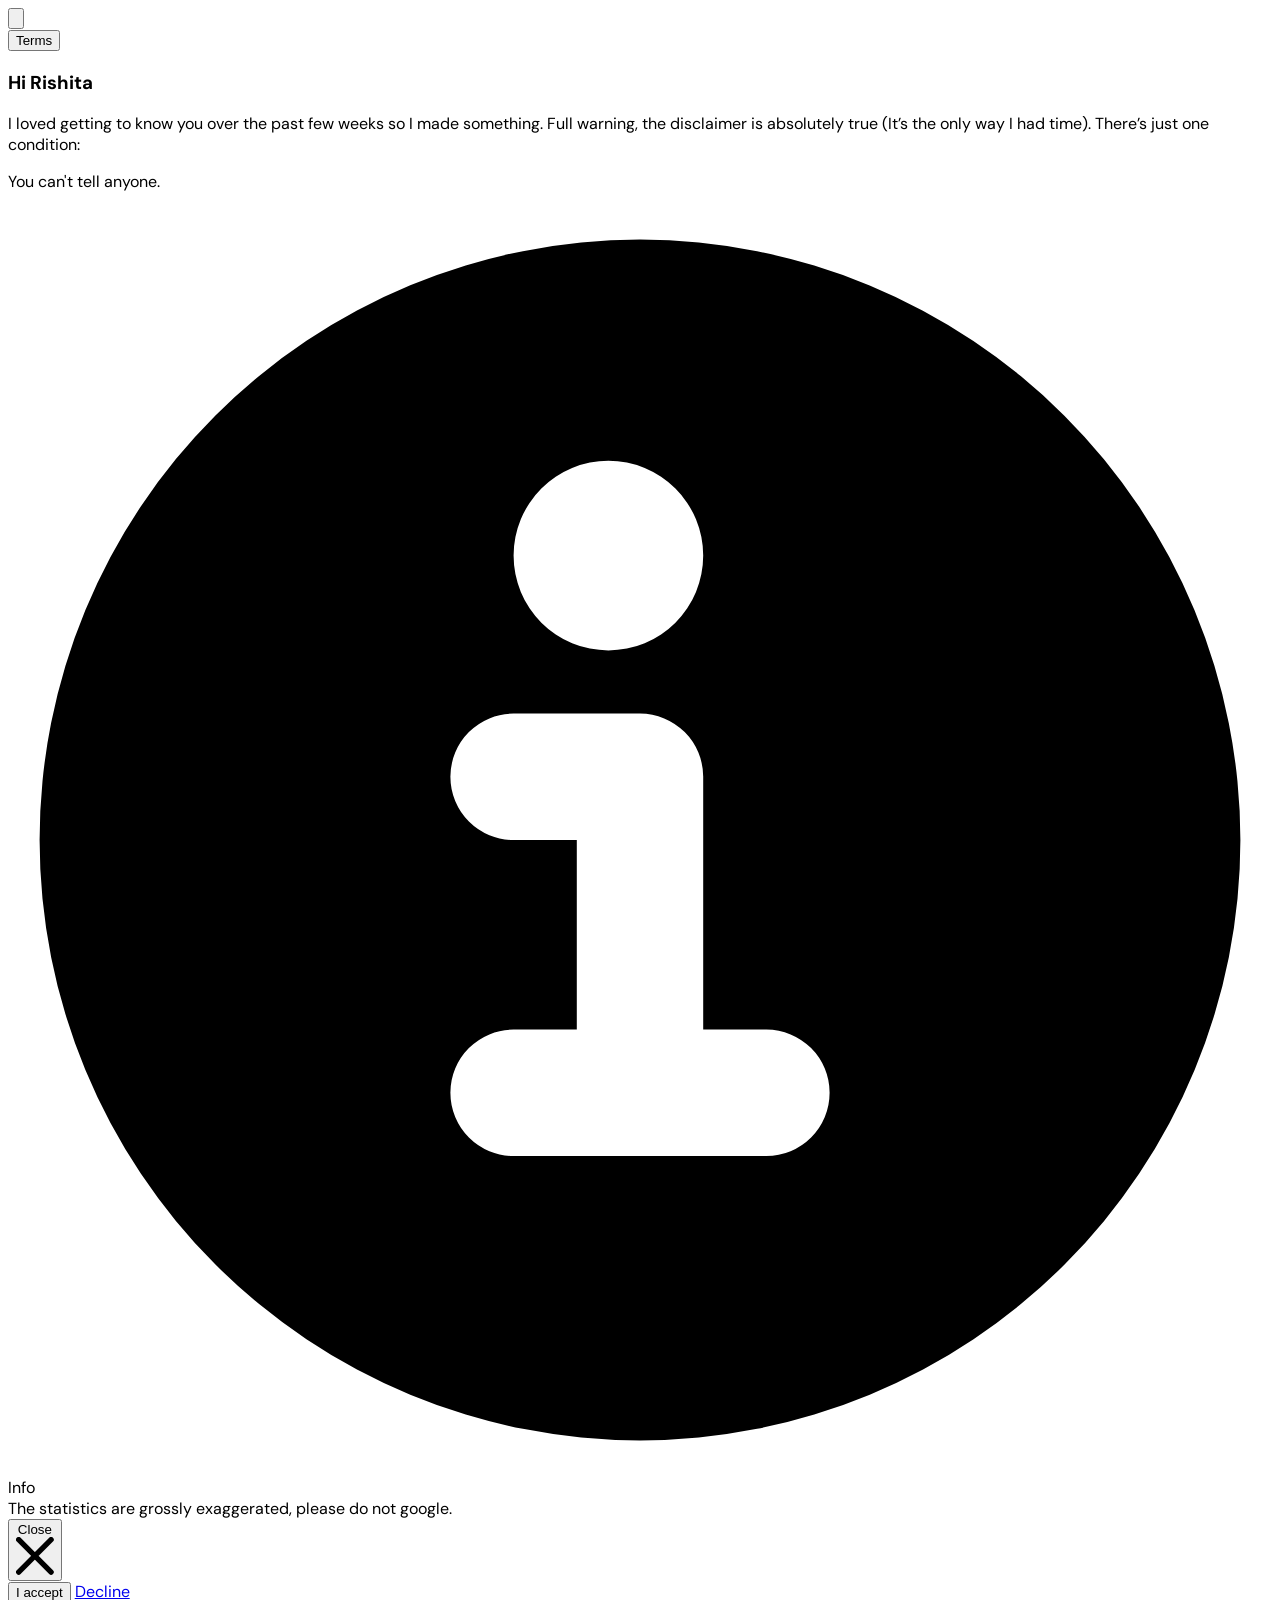
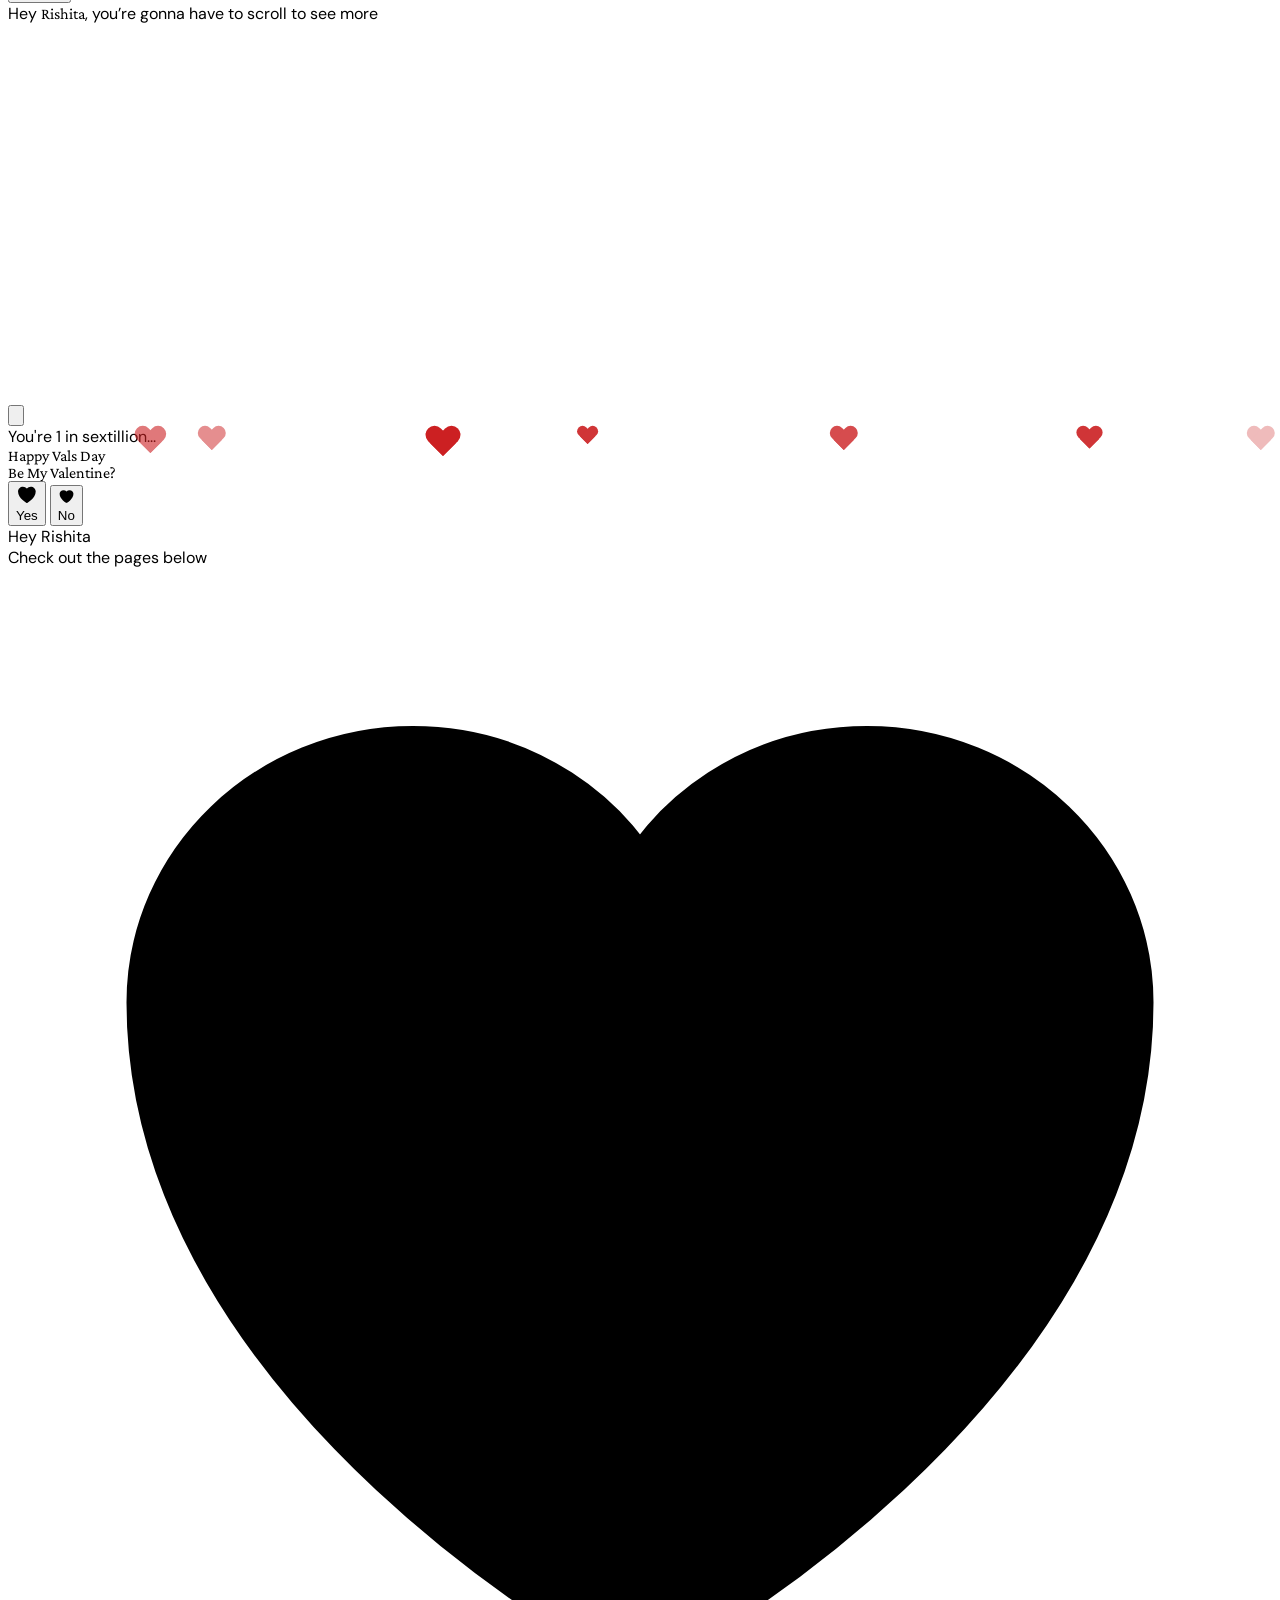
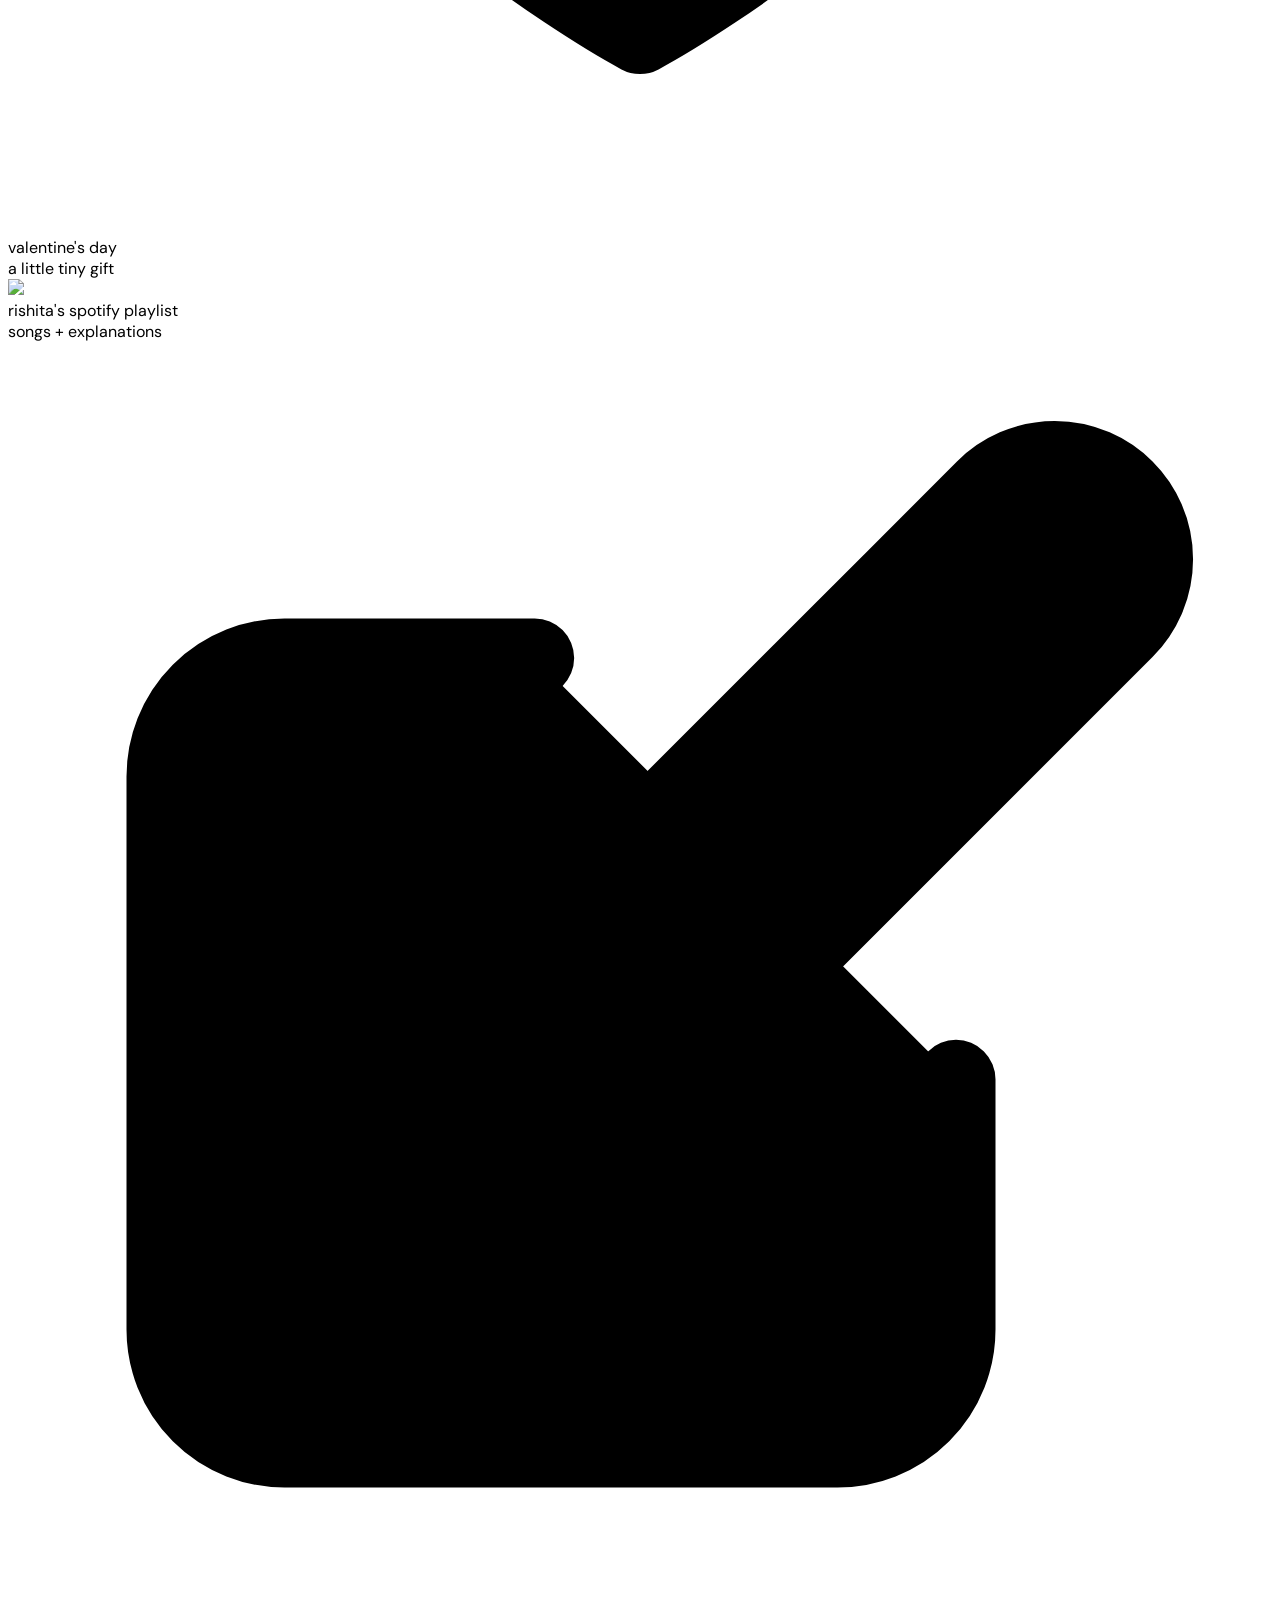
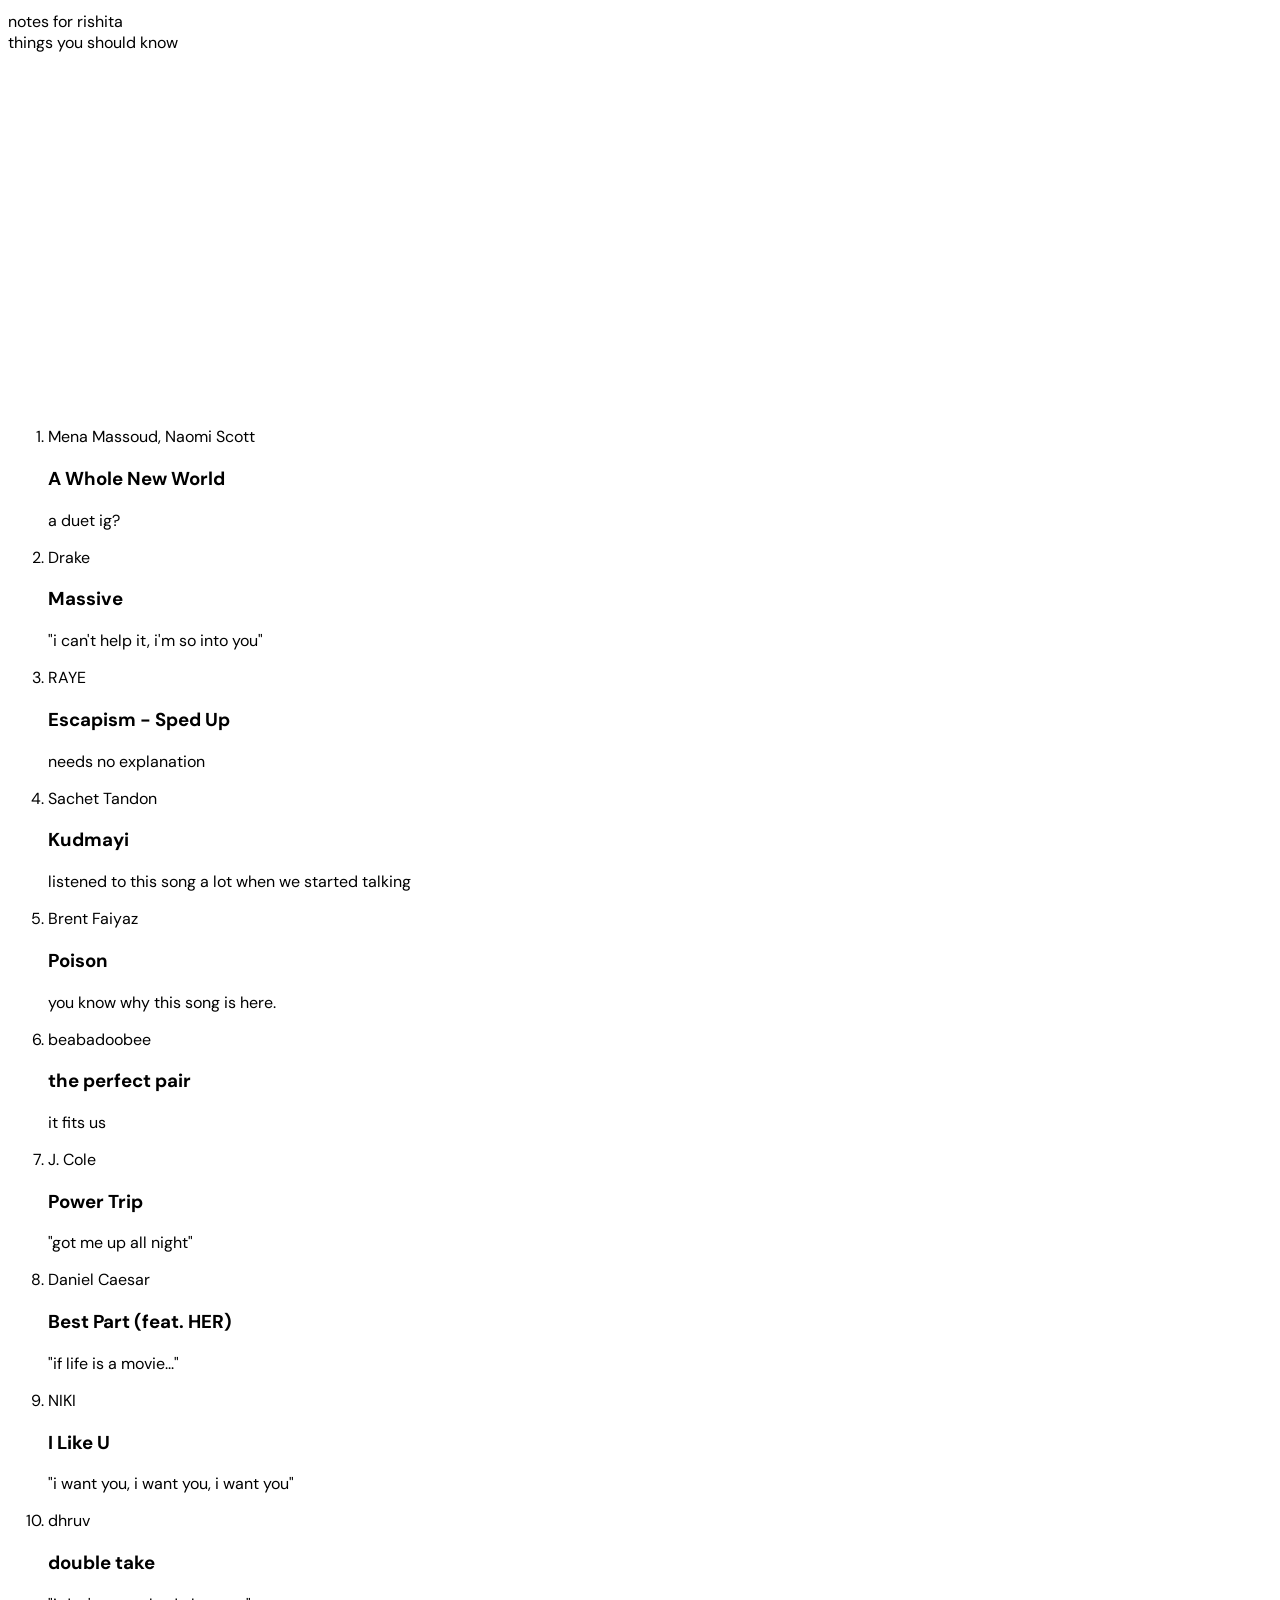
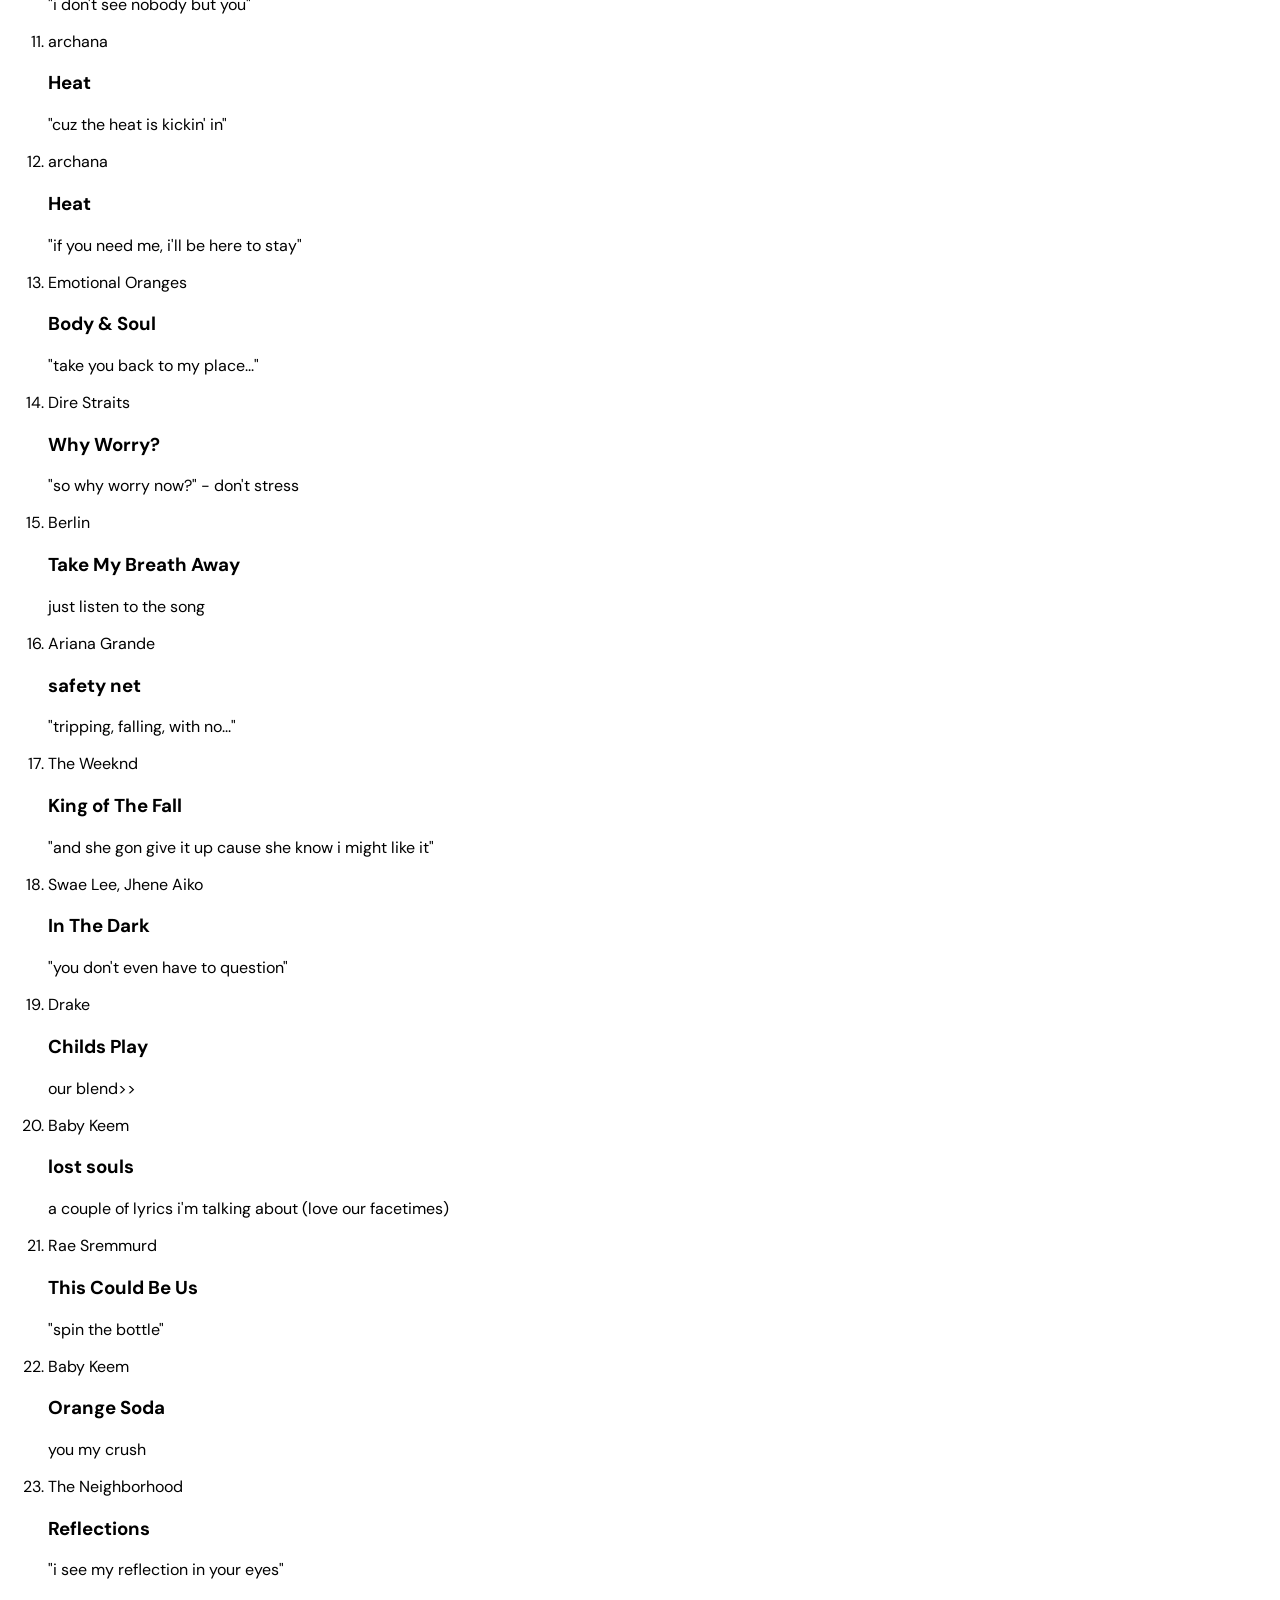
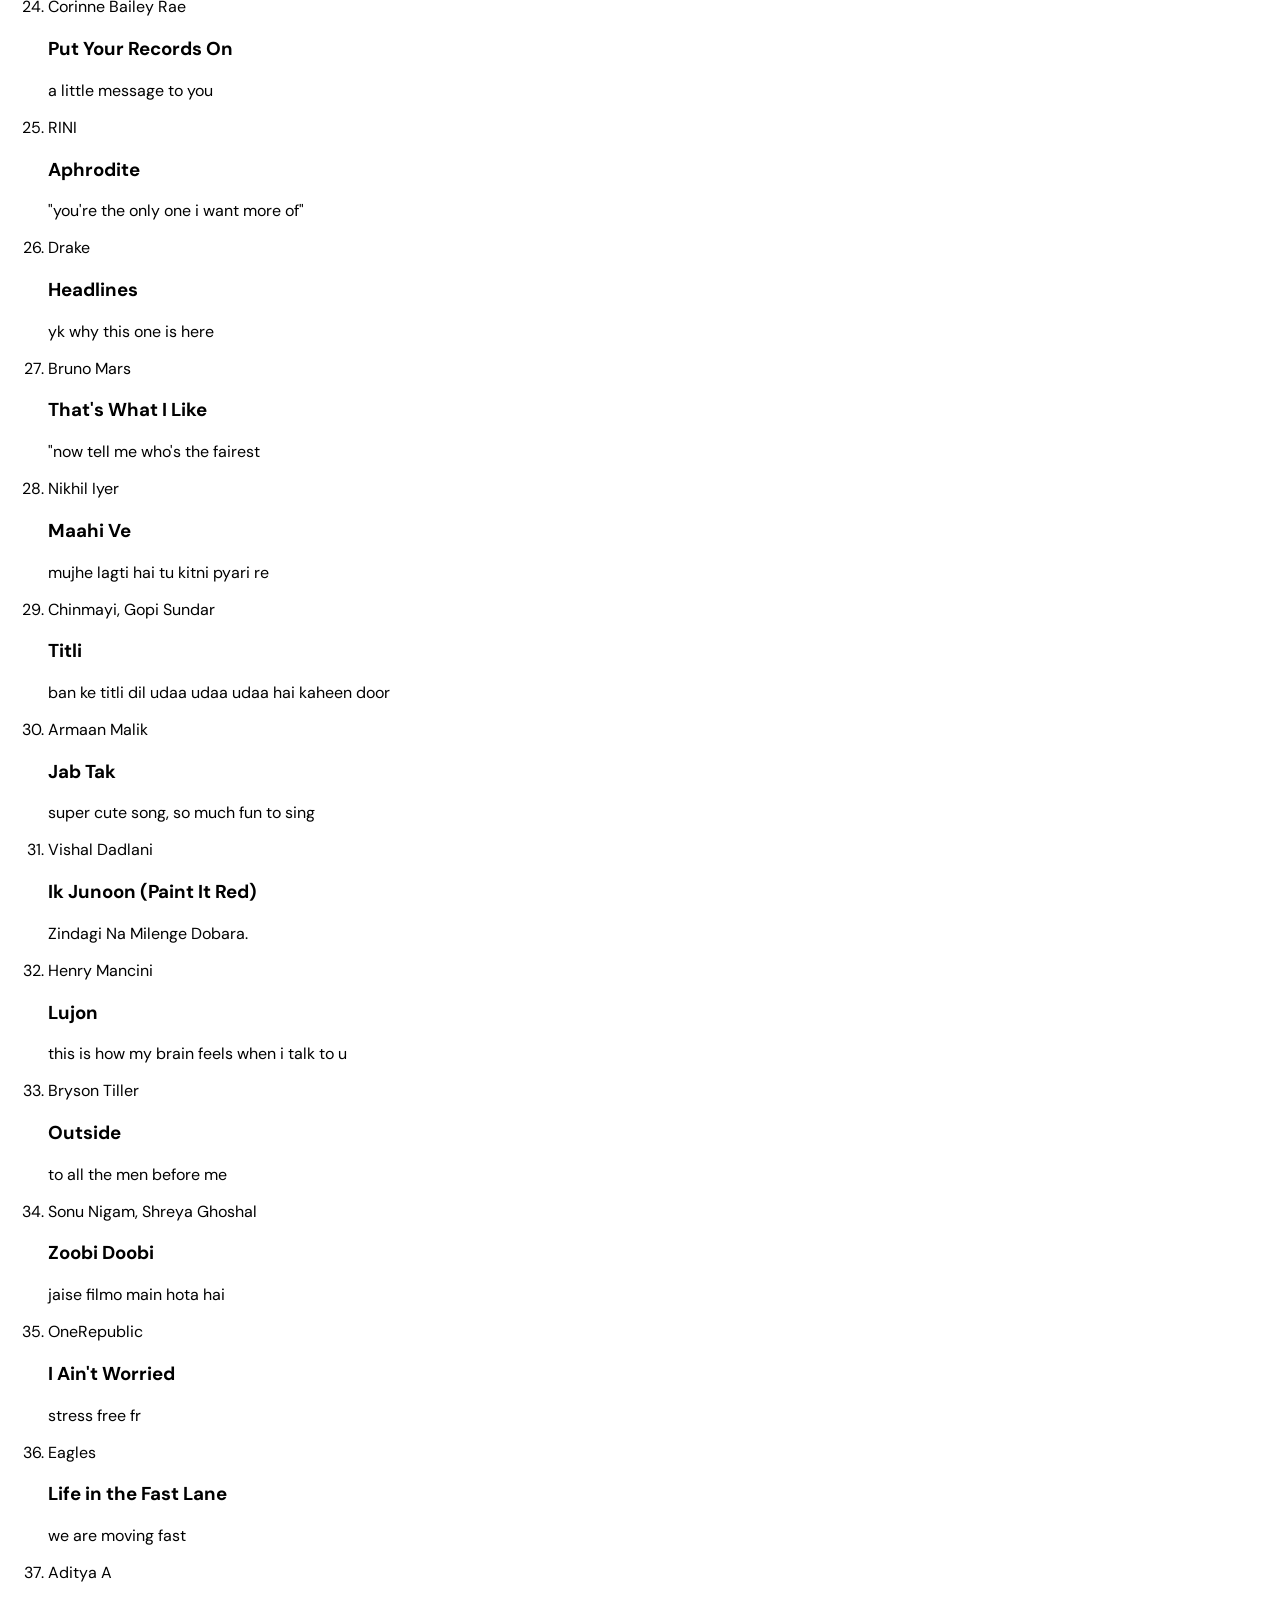
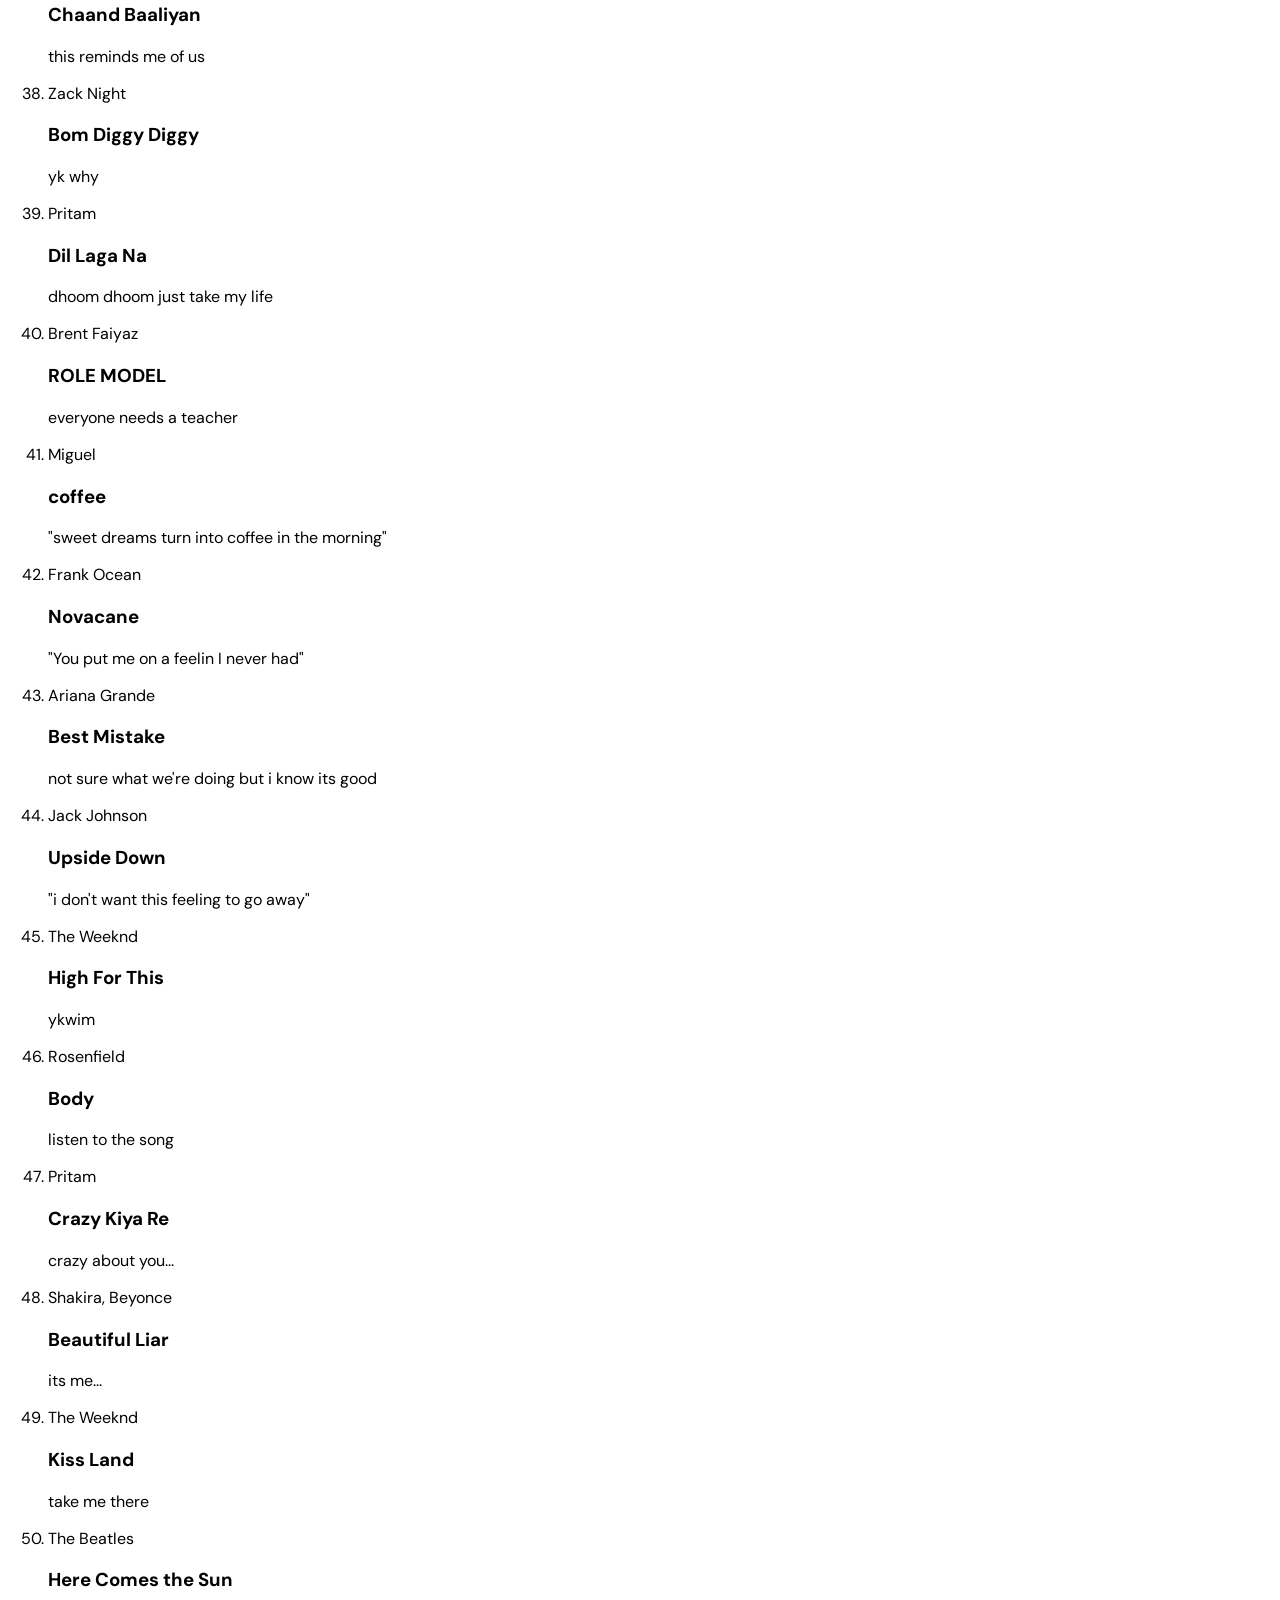
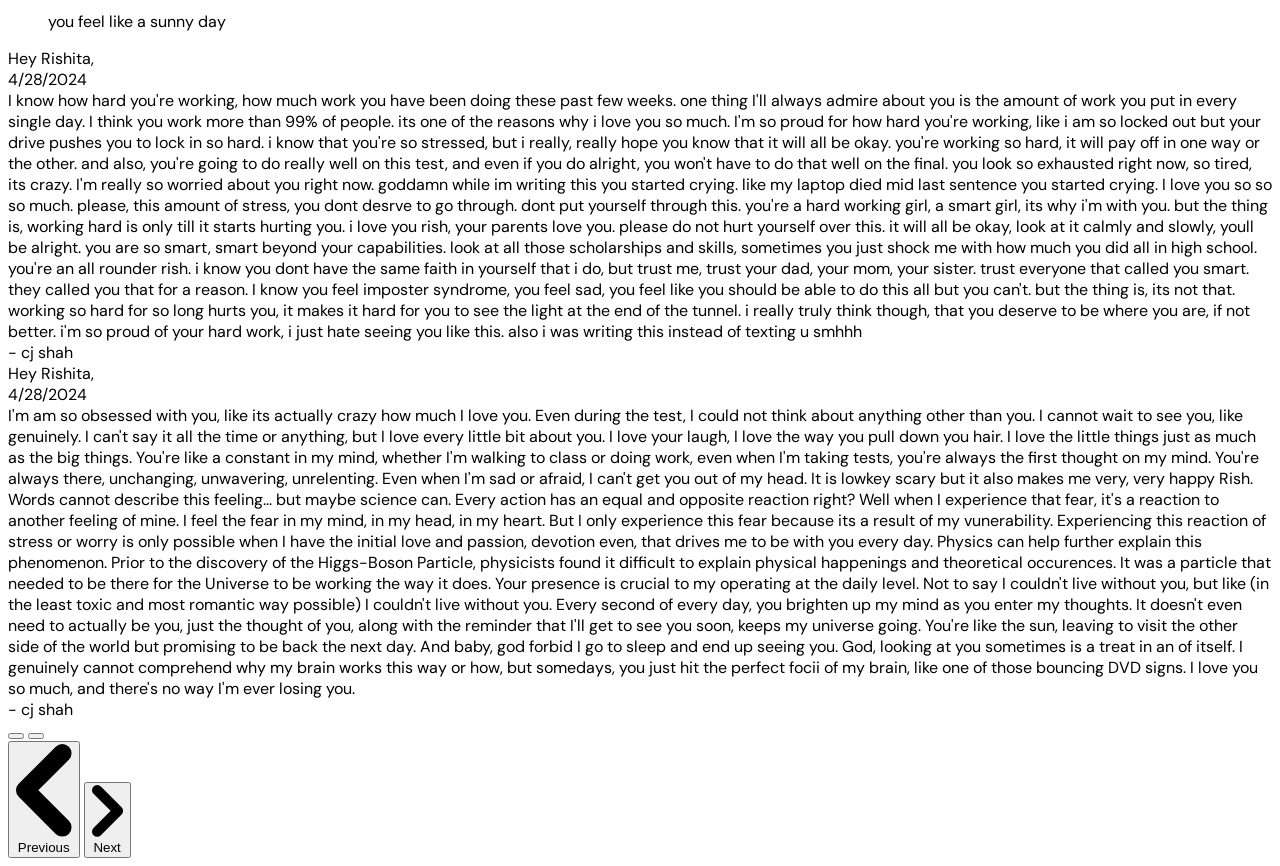
==== commit 66426a0e: "sizing fixes" ====
--- a/index.html
+++ b/index.html
@@ -601,10 +601,10 @@
                     <!-- Item 1 -->
                     <div class="hidden duration-700 ease-in-out" data-carousel-item="active">
                         <div class="absolute block w-full ">
-                            <div class="text-5xl">Hey Rishita,</div>
+                            <div class="text-3xl md:text-5xl">Hey Rishita,</div>
                             <div class="mt-4 ">
                                 <div class="italic">4/28/2024</div>
-                                <div class="mt-8 text-2xl">
+                                <div class="mt-3 md:mt-8 text-xl md:text-2xl">
                                     I know how hard you're working, how much work you have been doing these past few
                                     weeks. one thing I'll always admire about you is the amount of work you put in every
                                     single day. I think you work more than 99% of people. its one of the reasons why i
@@ -639,10 +639,10 @@
                     <!-- Item 2 -->
                     <div class="hidden duration-700 ease-in-out" data-carousel-item>
                         <div class="absolute block w-full ">
-                            <div class="text-5xl">Hi Rishita,</div>
+                            <div class="text-3xl md:text-5xl">Hey Rishita,</div>
                             <div class="mt-4 ">
-                                <div class="italic">4/30/2024</div>
-                                <div class="mt-8 text-2xl">
+                                <div class="italic">4/28/2024</div>
+                                <div class="mt-8 text-xl md:text-2xl">
                                     I'm am so obsessed with you, like its actually crazy how much I love you. Even during the test, I could not think about anything other than you. I cannot wait to see you, like genuinely. I can't say it all the time or anything, but I love every little bit about you. I love your laugh, I love the way you pull down you hair. I love the little things just as much as the big things. You're like a constant in my mind, whether I'm walking to class or doing work, even when I'm taking tests, you're always the first thought on my mind. You're always there, unchanging, unwavering, unrelenting. Even when I'm sad or afraid, I can't get you out of my head. It is lowkey scary but it also makes me very, very happy Rish. Words cannot describe this feeling... but maybe science can. Every action has an equal and opposite reaction right? Well when I experience that fear, it's a reaction to another feeling of mine. I feel the fear in my mind, in my head, in my heart. But I only experience this fear because its a result of my vunerability. Experiencing this reaction of stress or worry is only possible when I have the initial love and passion, devotion even, that drives me to be with you every day. Physics can help further explain this phenomenon. Prior to the discovery of the Higgs-Boson Particle, physicists found it difficult to explain physical happenings and theoretical occurences. It was a particle that needed to be there for the Universe to be working the way it does. Your presence is crucial to my operating at the daily level. Not to say I couldn't live without you, but like (in the least toxic and most romantic way possible) I couldn't live without you. Every second of every day, you brighten up my mind as you enter my thoughts. It doesn't even need to actually be you, just the thought of you, along with the reminder that I'll get to see you soon, keeps my universe going. You're like the sun, leaving to visit the other side of the world but promising to be back the next day. And baby, god forbid I go to sleep and end up seeing you. God, looking at you sometimes is a treat in an of itself. I genuinely cannot comprehend why my brain works this way or how, but somedays, you just hit the perfect focii of my brain, like one of those bouncing DVD signs. I love you so much, and there's no way I'm ever losing you. 
                                 </div>
                                 <div class="mt-4 italic">- cj shah</div>
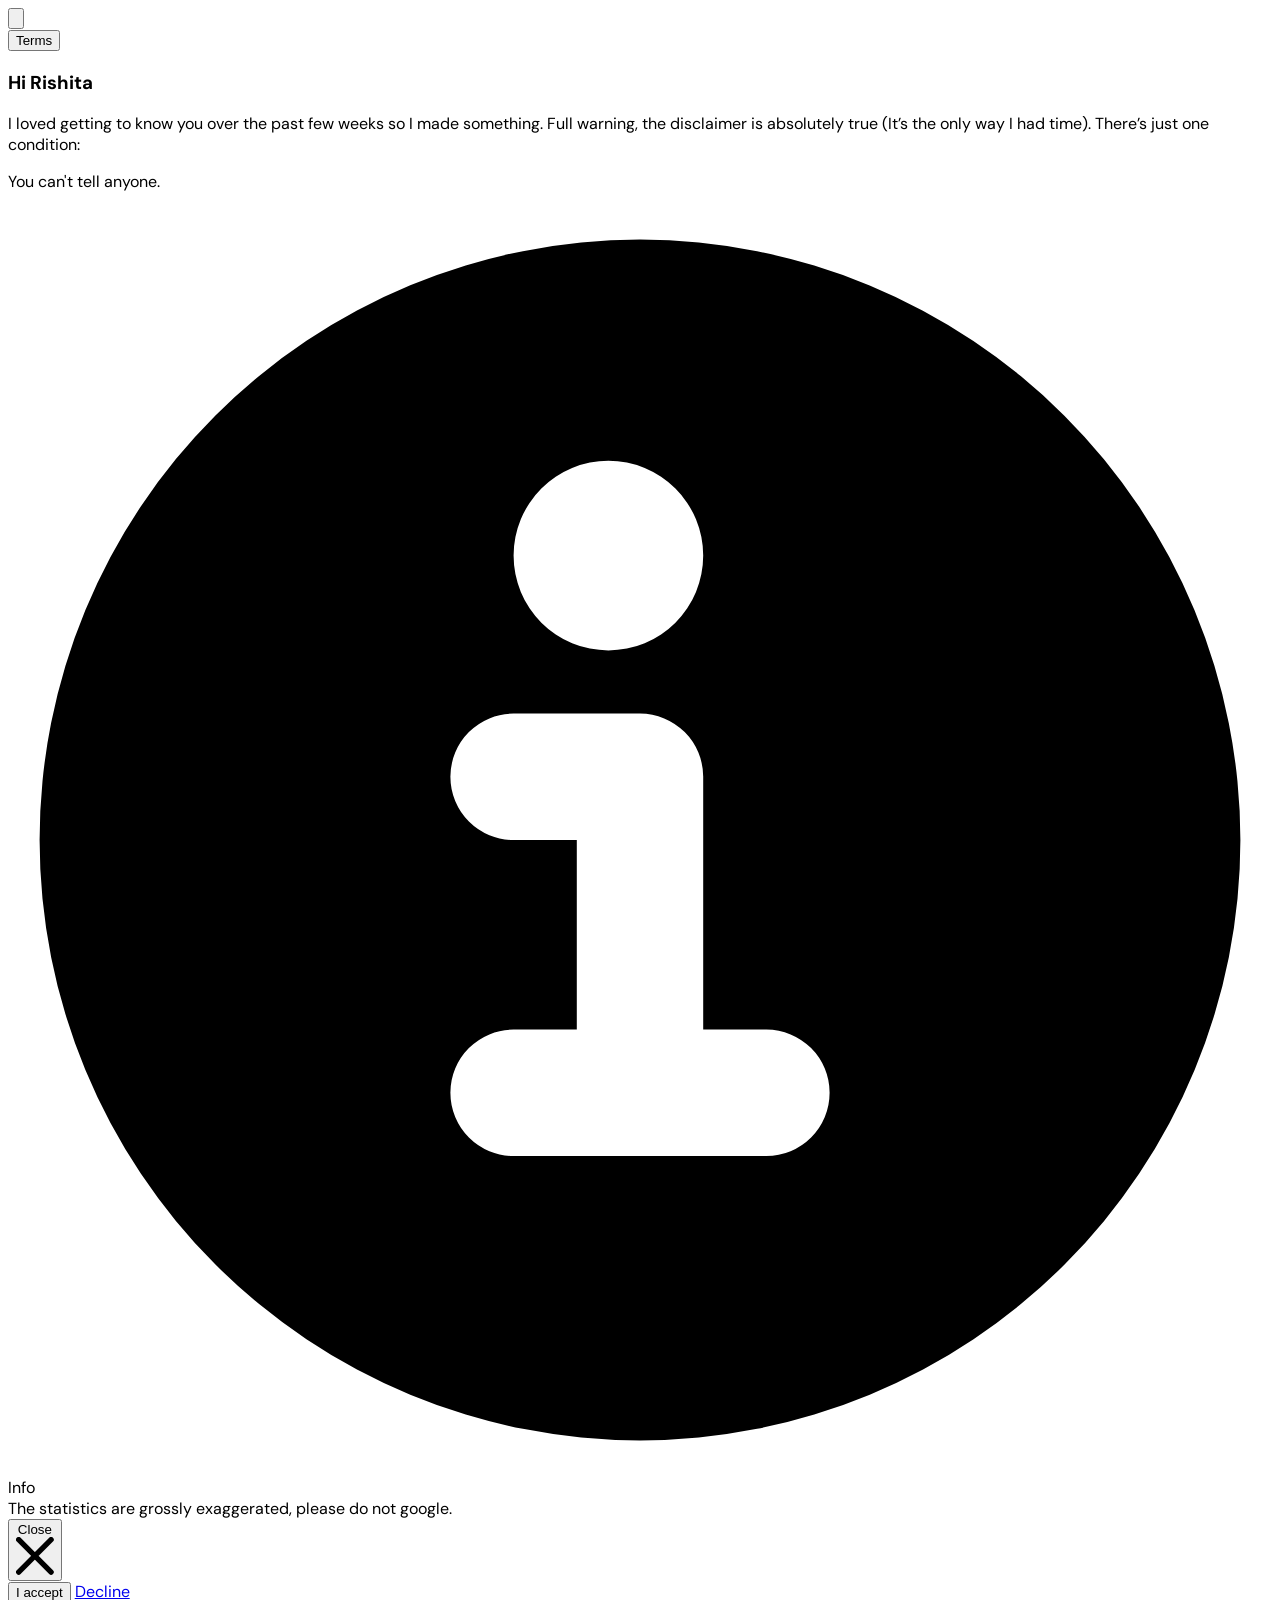
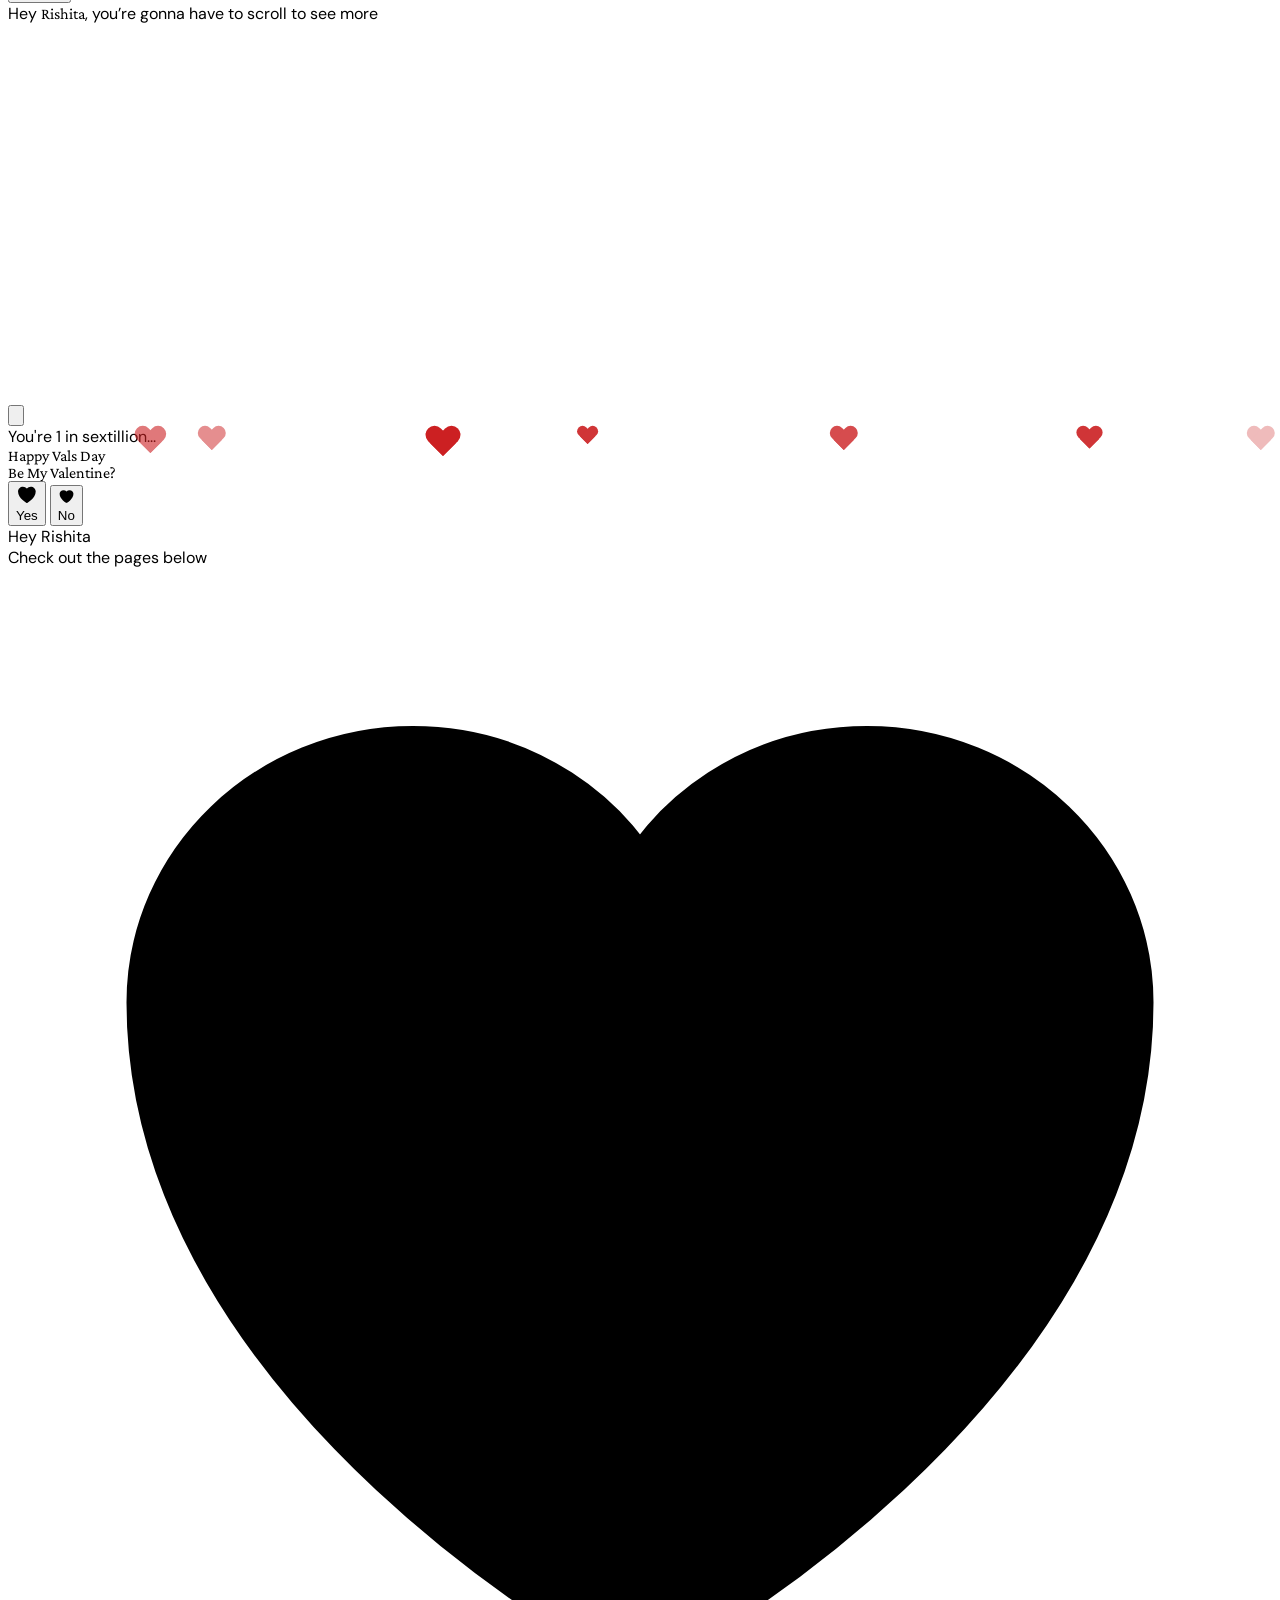
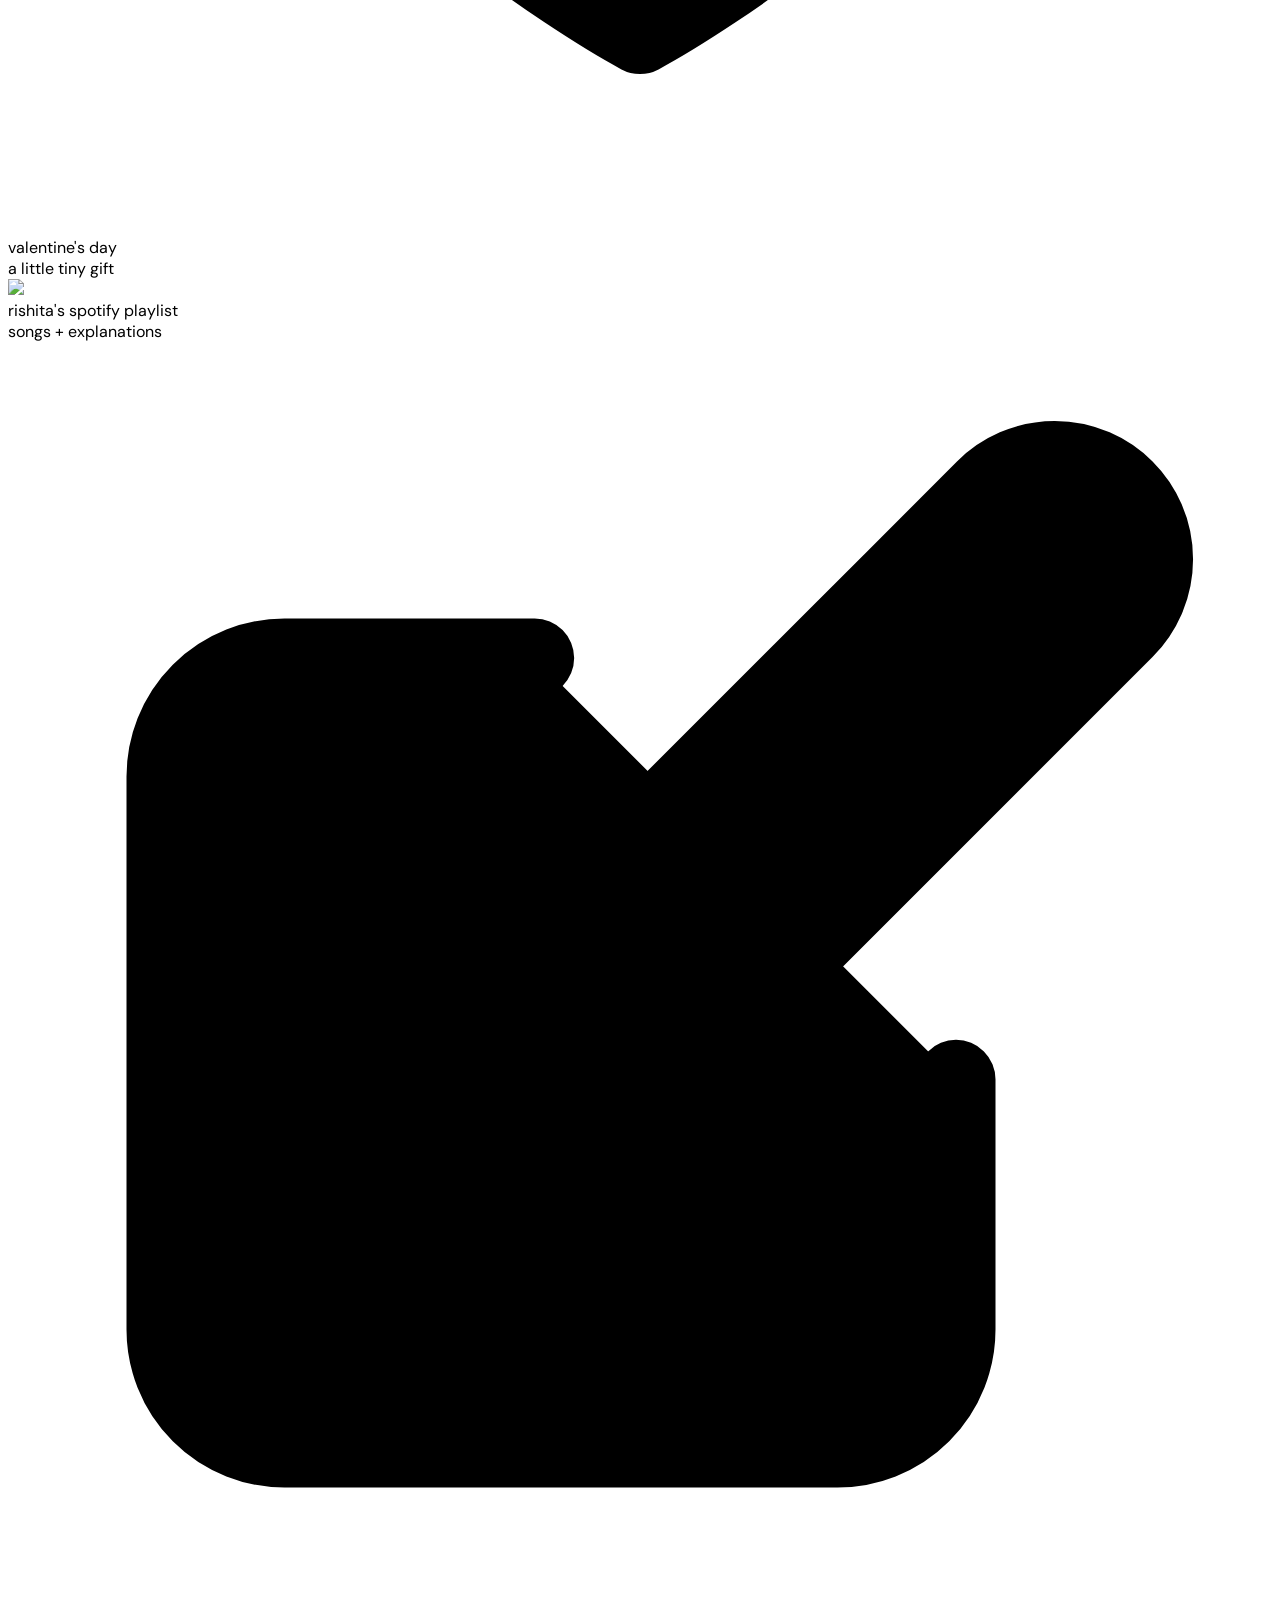
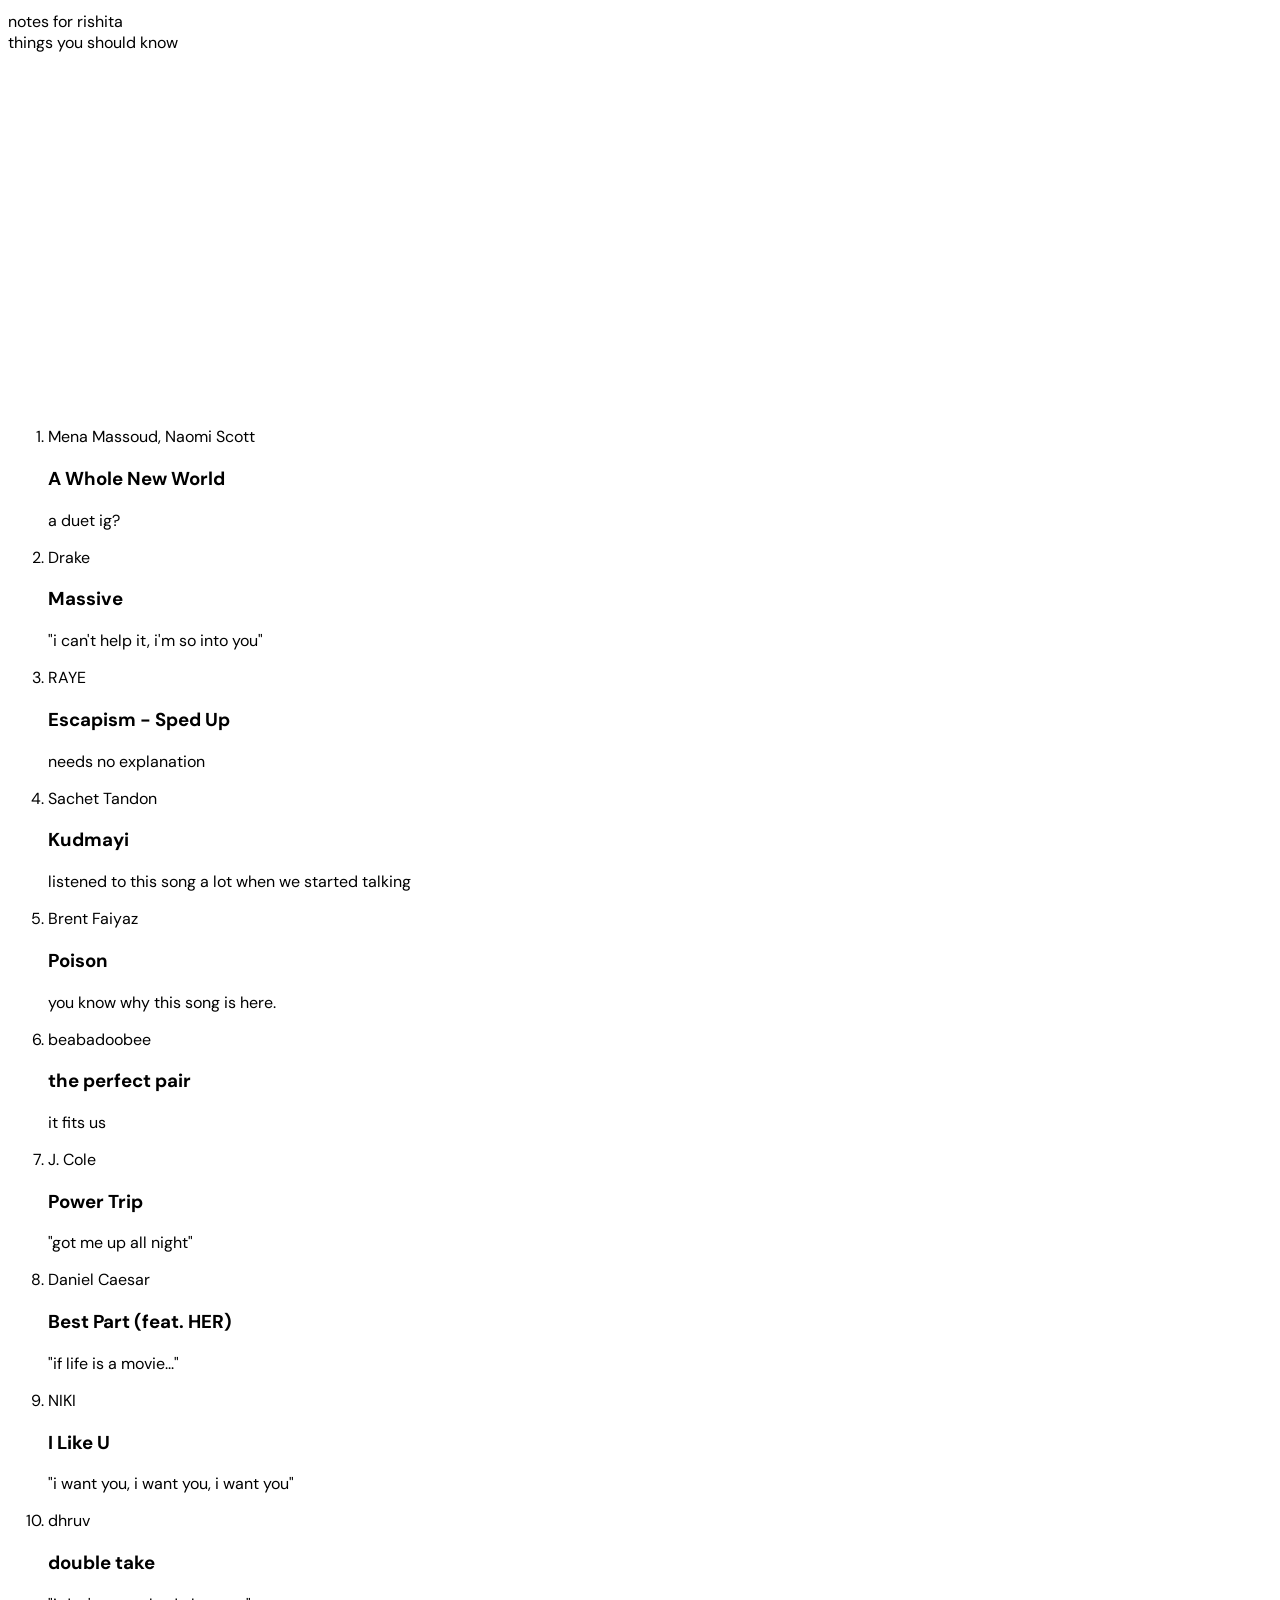
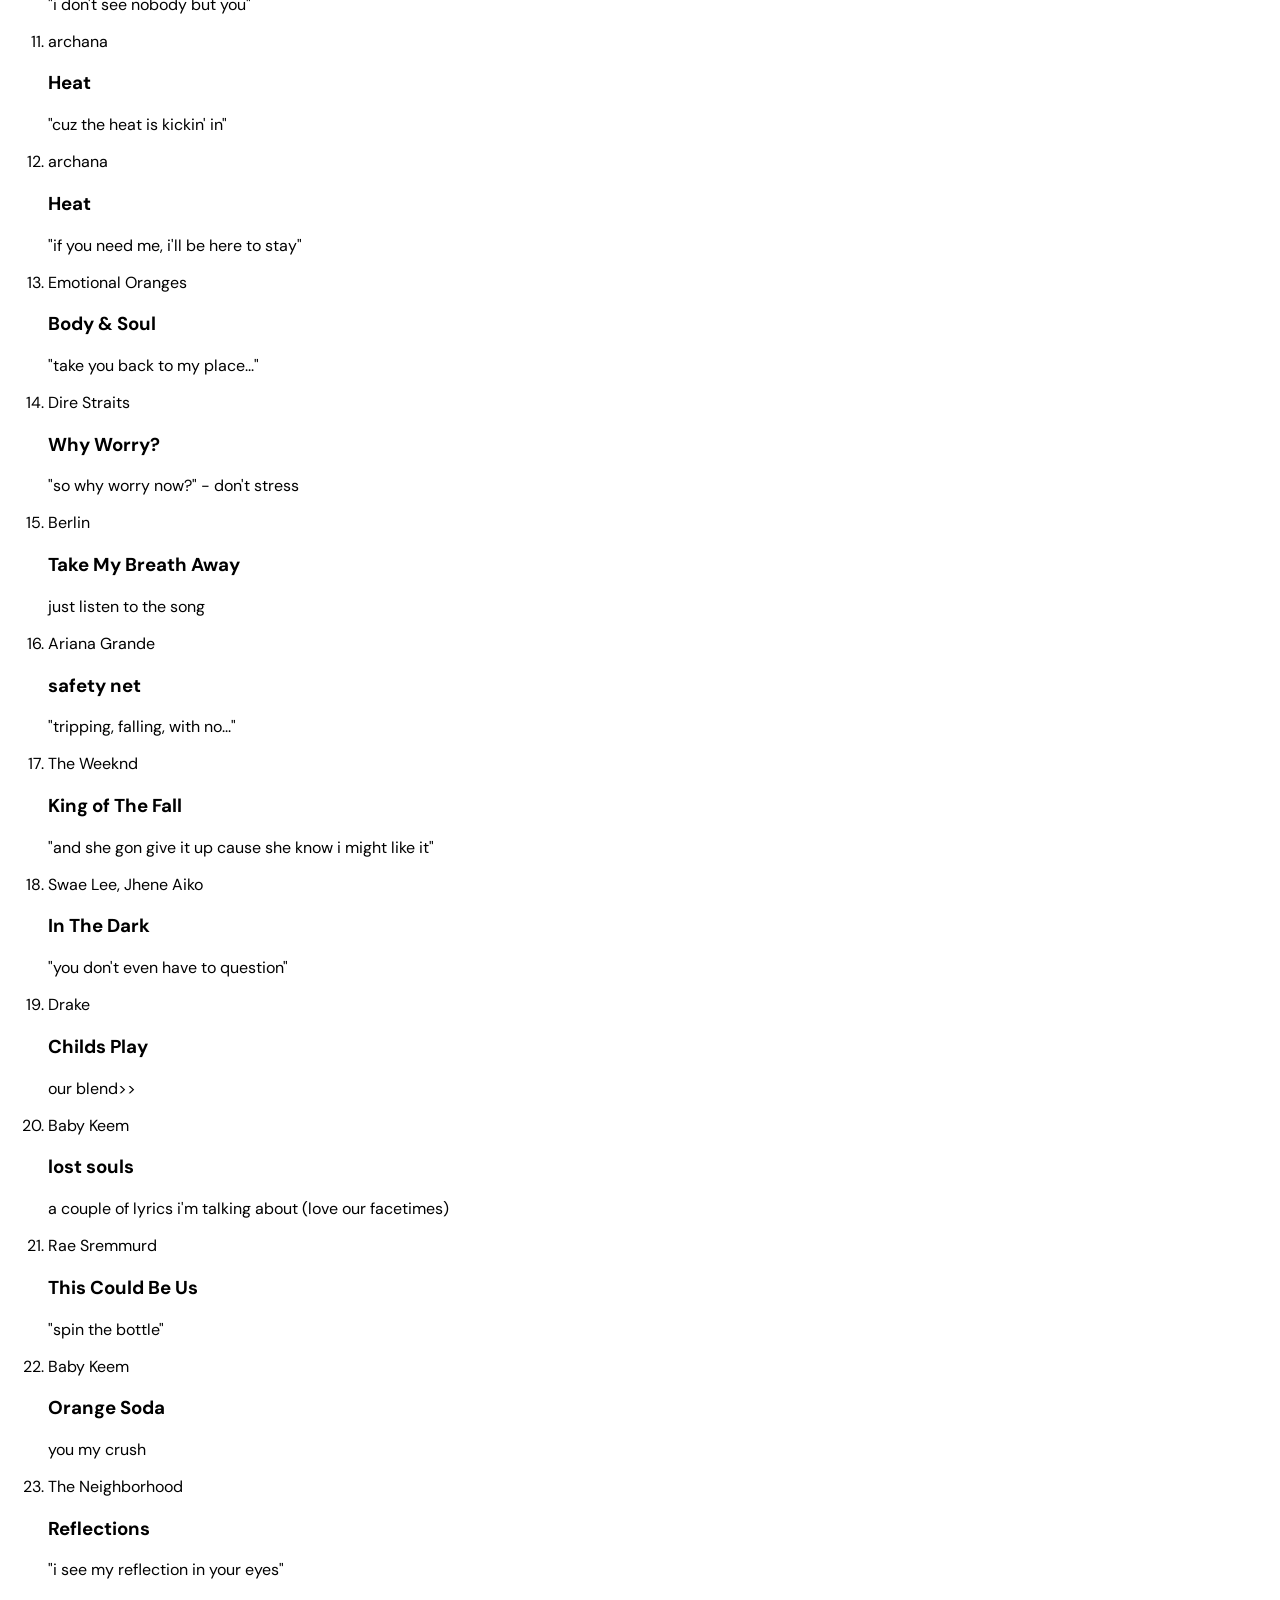
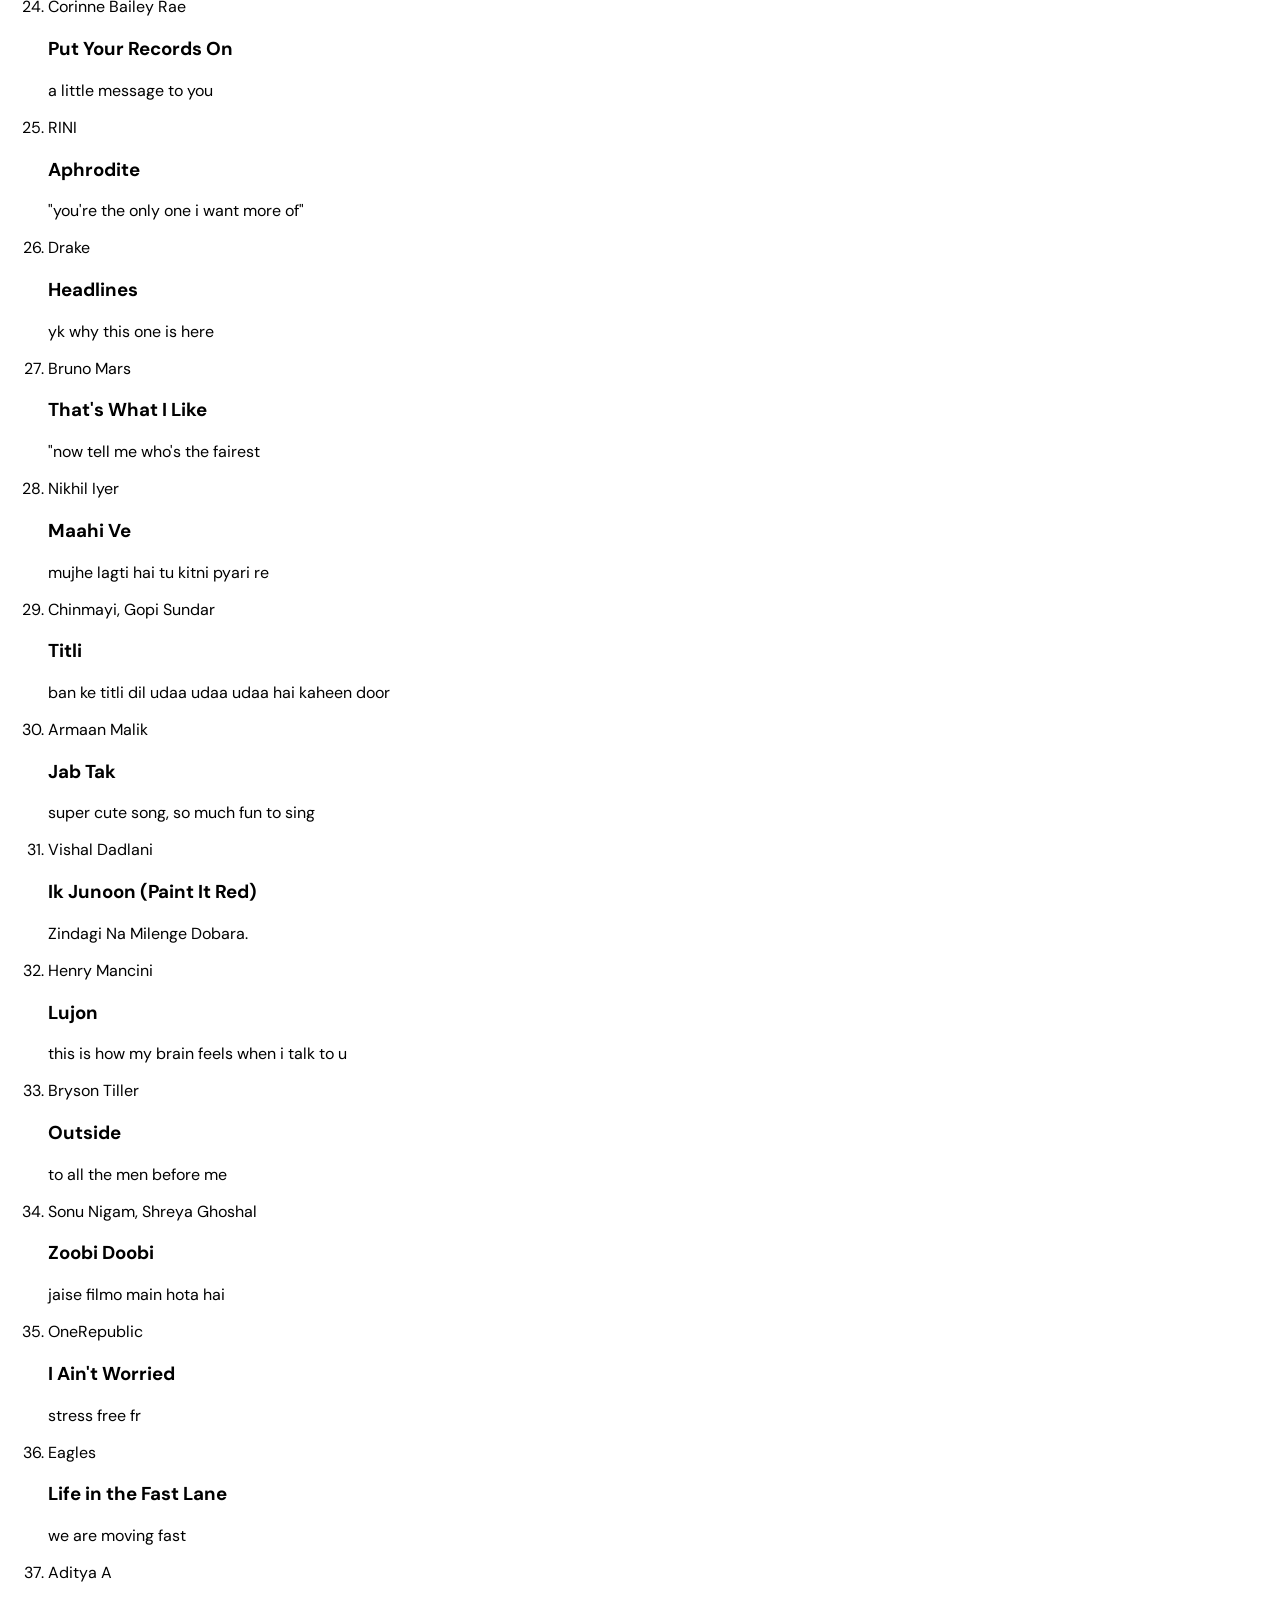
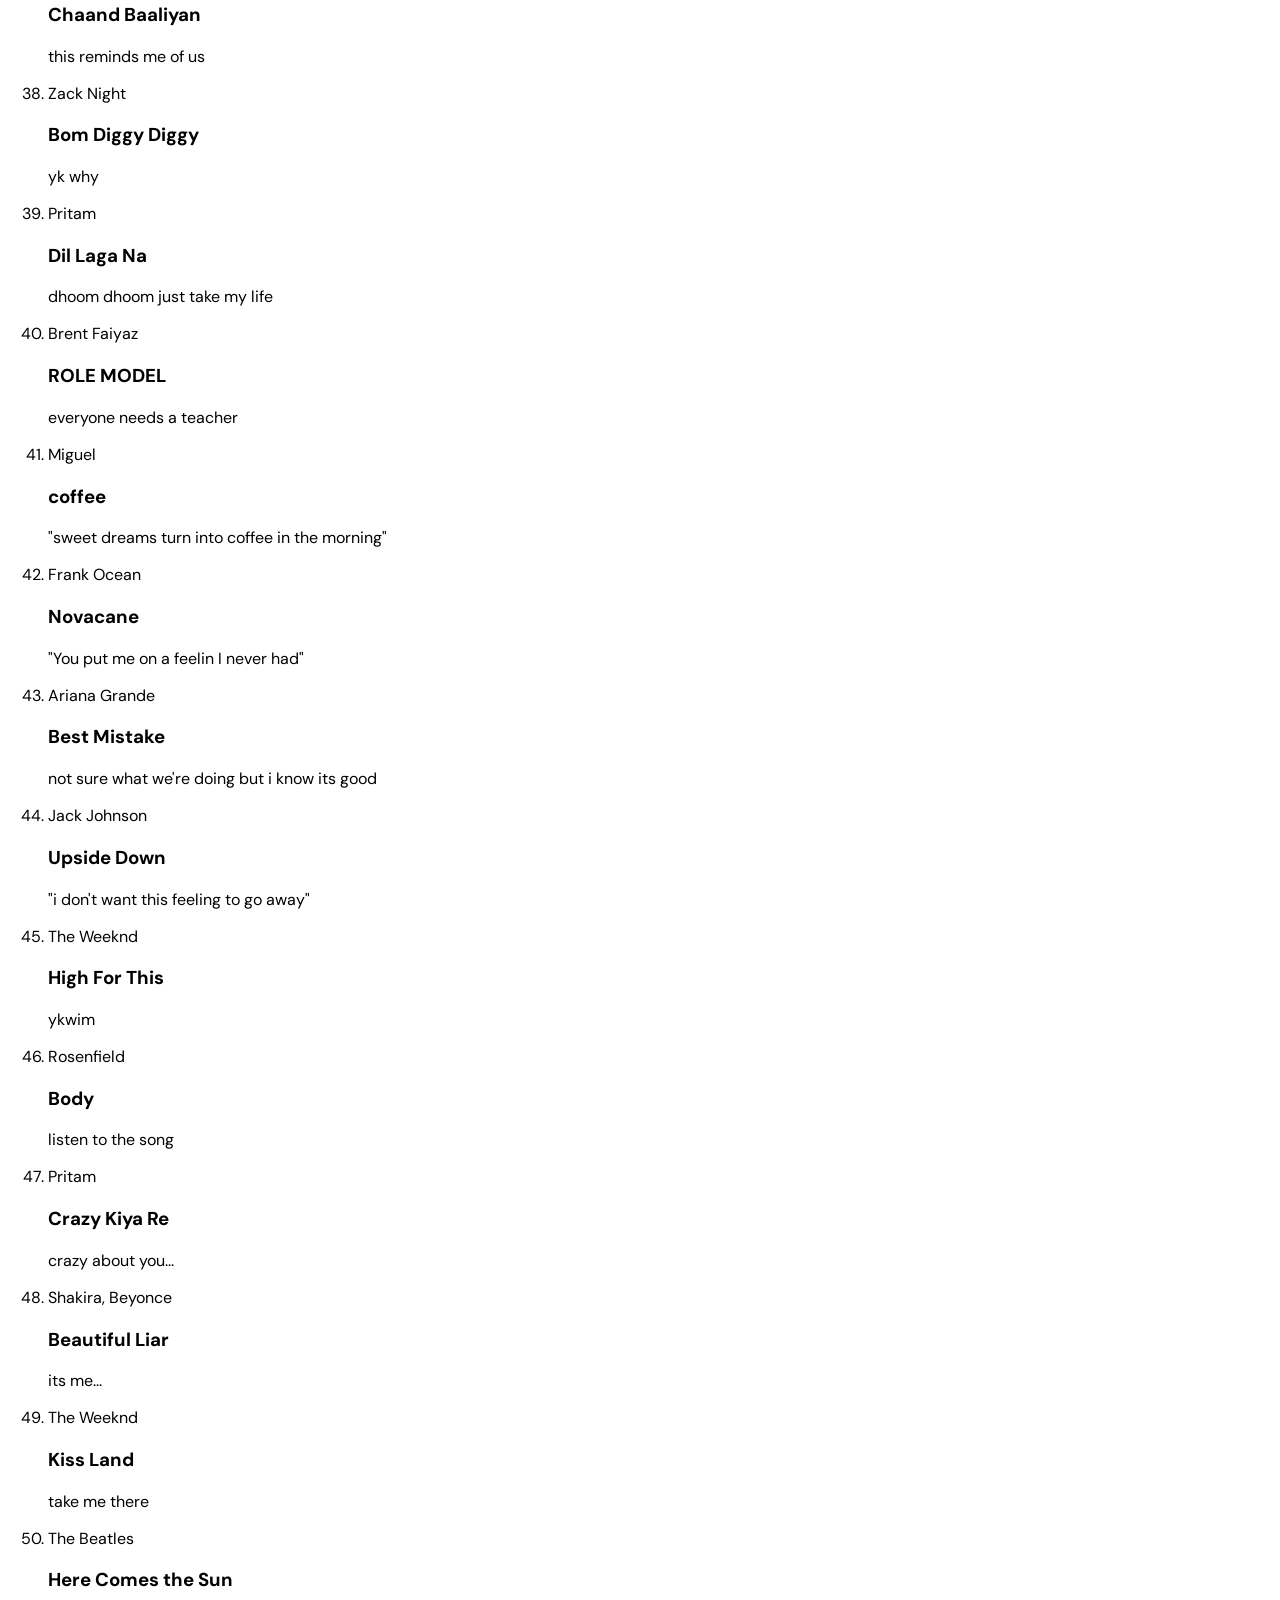
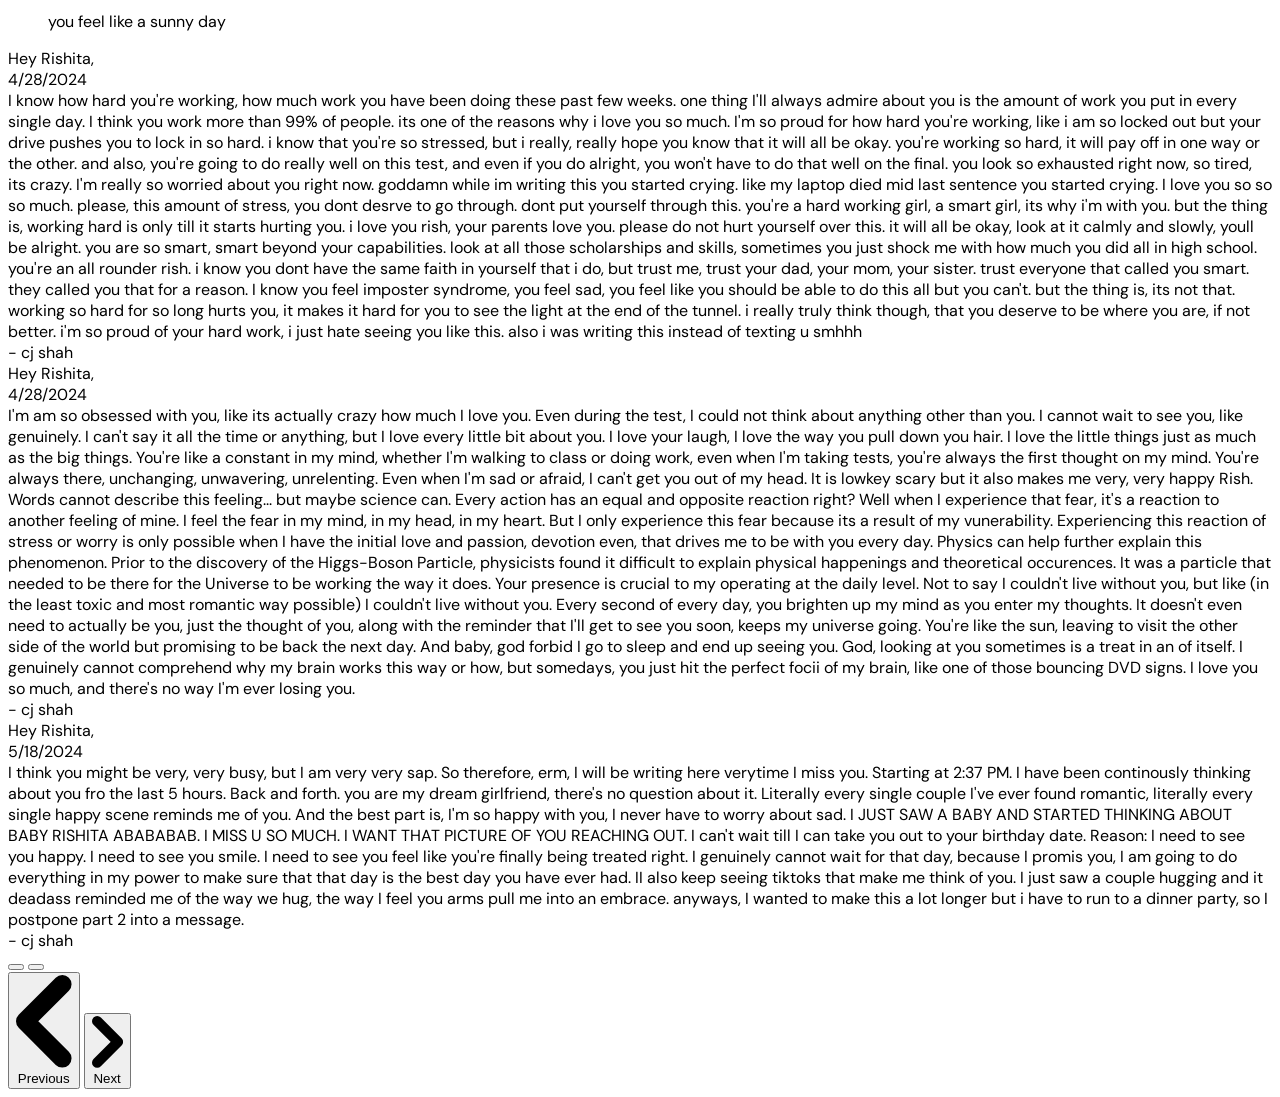
==== commit 1e88ad5c: "my" ====
--- a/index.html
+++ b/index.html
@@ -649,6 +649,20 @@
                             </div>
                         </div>
                     </div>
+
+                    <!-- Item 2 -->
+                    <div class="hidden duration-700 ease-in-out" data-carousel-item>
+                        <div class="absolute block w-full ">
+                            <div class="text-3xl md:text-5xl">Hey Rishita,</div>
+                            <div class="mt-4 ">
+                                <div class="italic">5/18/2024</div>
+                                <div class="mt-8 text-xl md:text-2xl">
+                                    I think you might be very, very busy, but I am very very sap. So therefore, erm, I will be writing here verytime I miss you. Starting at 2:37 PM. I have been continously thinking about you fro the last 5 hours. Back and forth. you are my dream girlfriend, there's no question about it. Literally every single couple I've ever found romantic, literally every single happy scene reminds me of you. And the best part is, I'm so happy with you, I never have to worry about sad. I JUST SAW A BABY AND STARTED THINKING ABOUT BABY RISHITA ABABABAB. I MISS U SO MUCH. I WANT THAT PICTURE OF YOU REACHING OUT. I can't wait till I can take you out to your birthday date. Reason: I need to see you happy. I need to see you smile. I need to see you feel like you're finally being treated right. I genuinely cannot wait for that day, because I promis you, I am going to do everything in my power to make sure that that day is the best day you have ever had. II also keep seeing tiktoks that make me think of you. I just saw a couple hugging and it deadass reminded me of the way we hug, the way I feel you arms pull me into an embrace. anyways, I wanted to make this a lot longer but i have to run to a dinner party, so I postpone part 2 into a message.
+                                </div>
+                                <div class="mt-4 italic">- cj shah</div>
+                            </div>
+                        </div>
+                    </div>
                     
                 </div>
                 <!-- Slider indicators -->
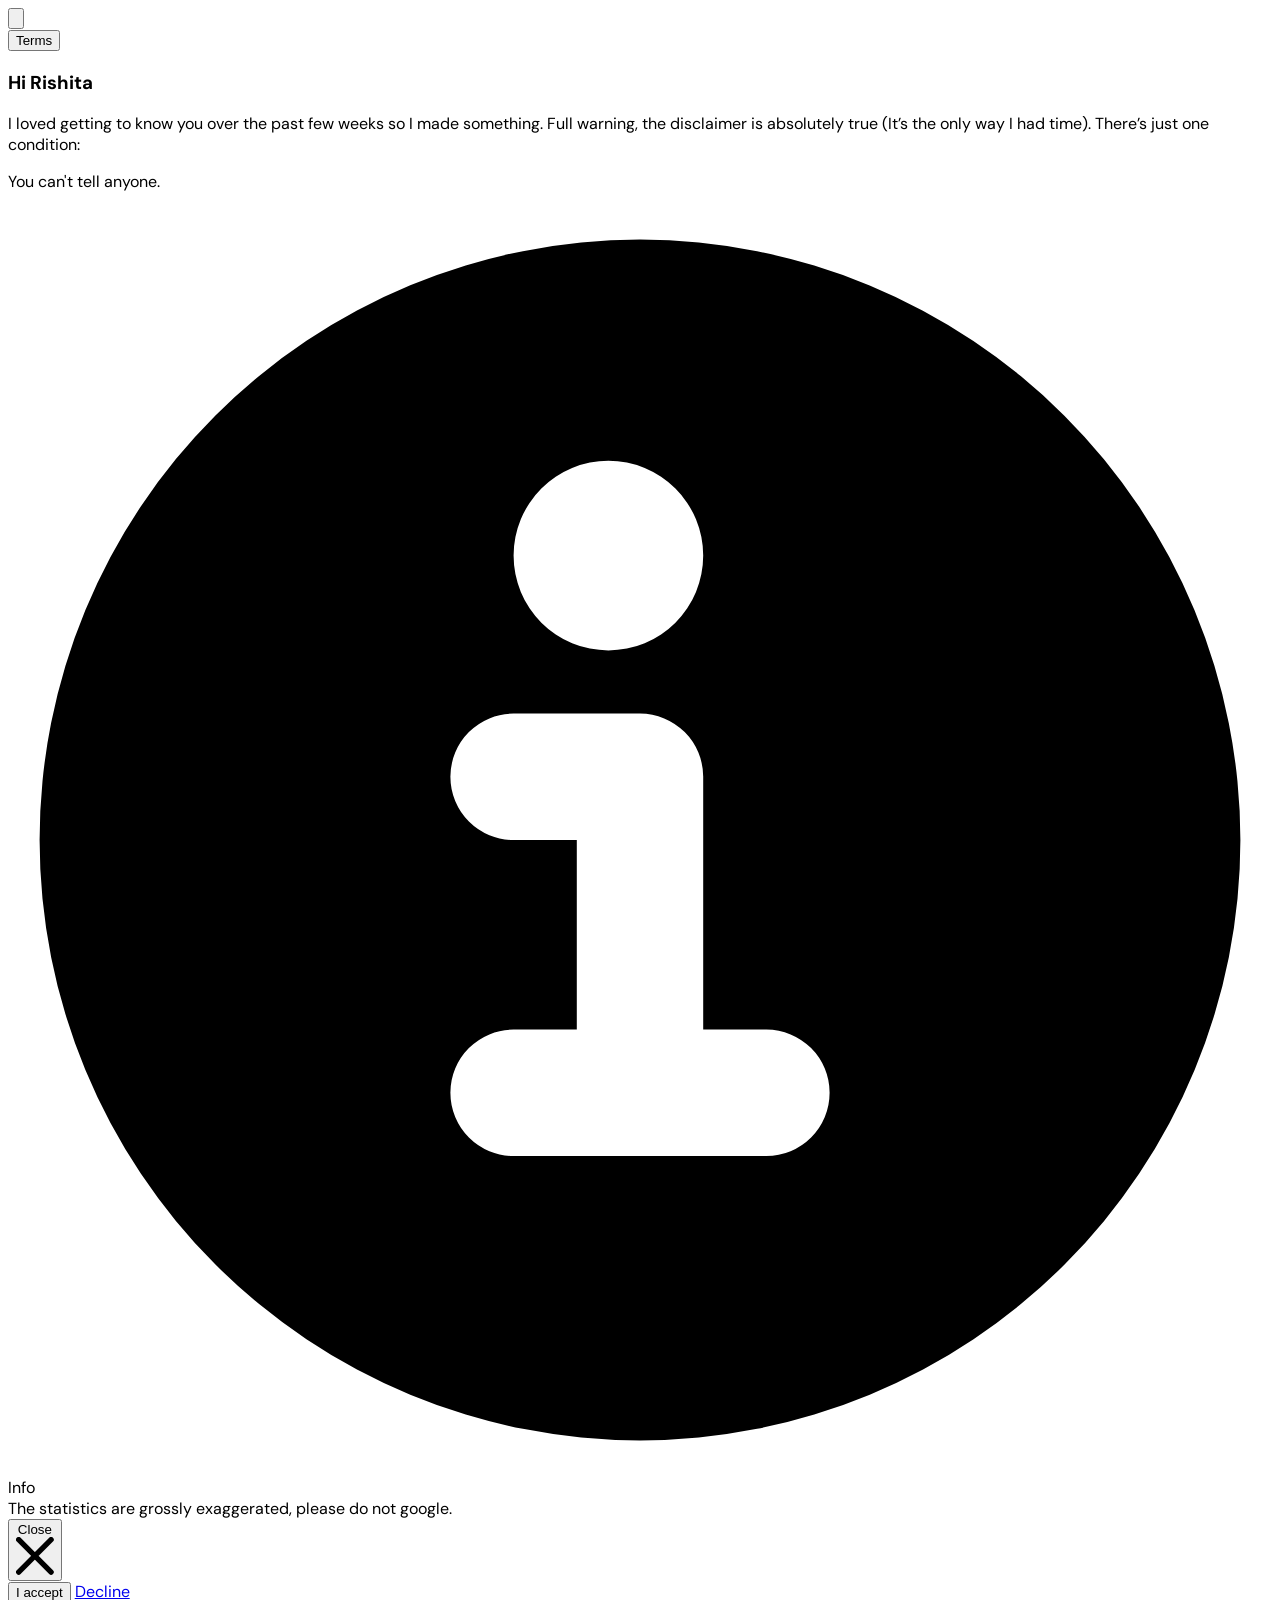
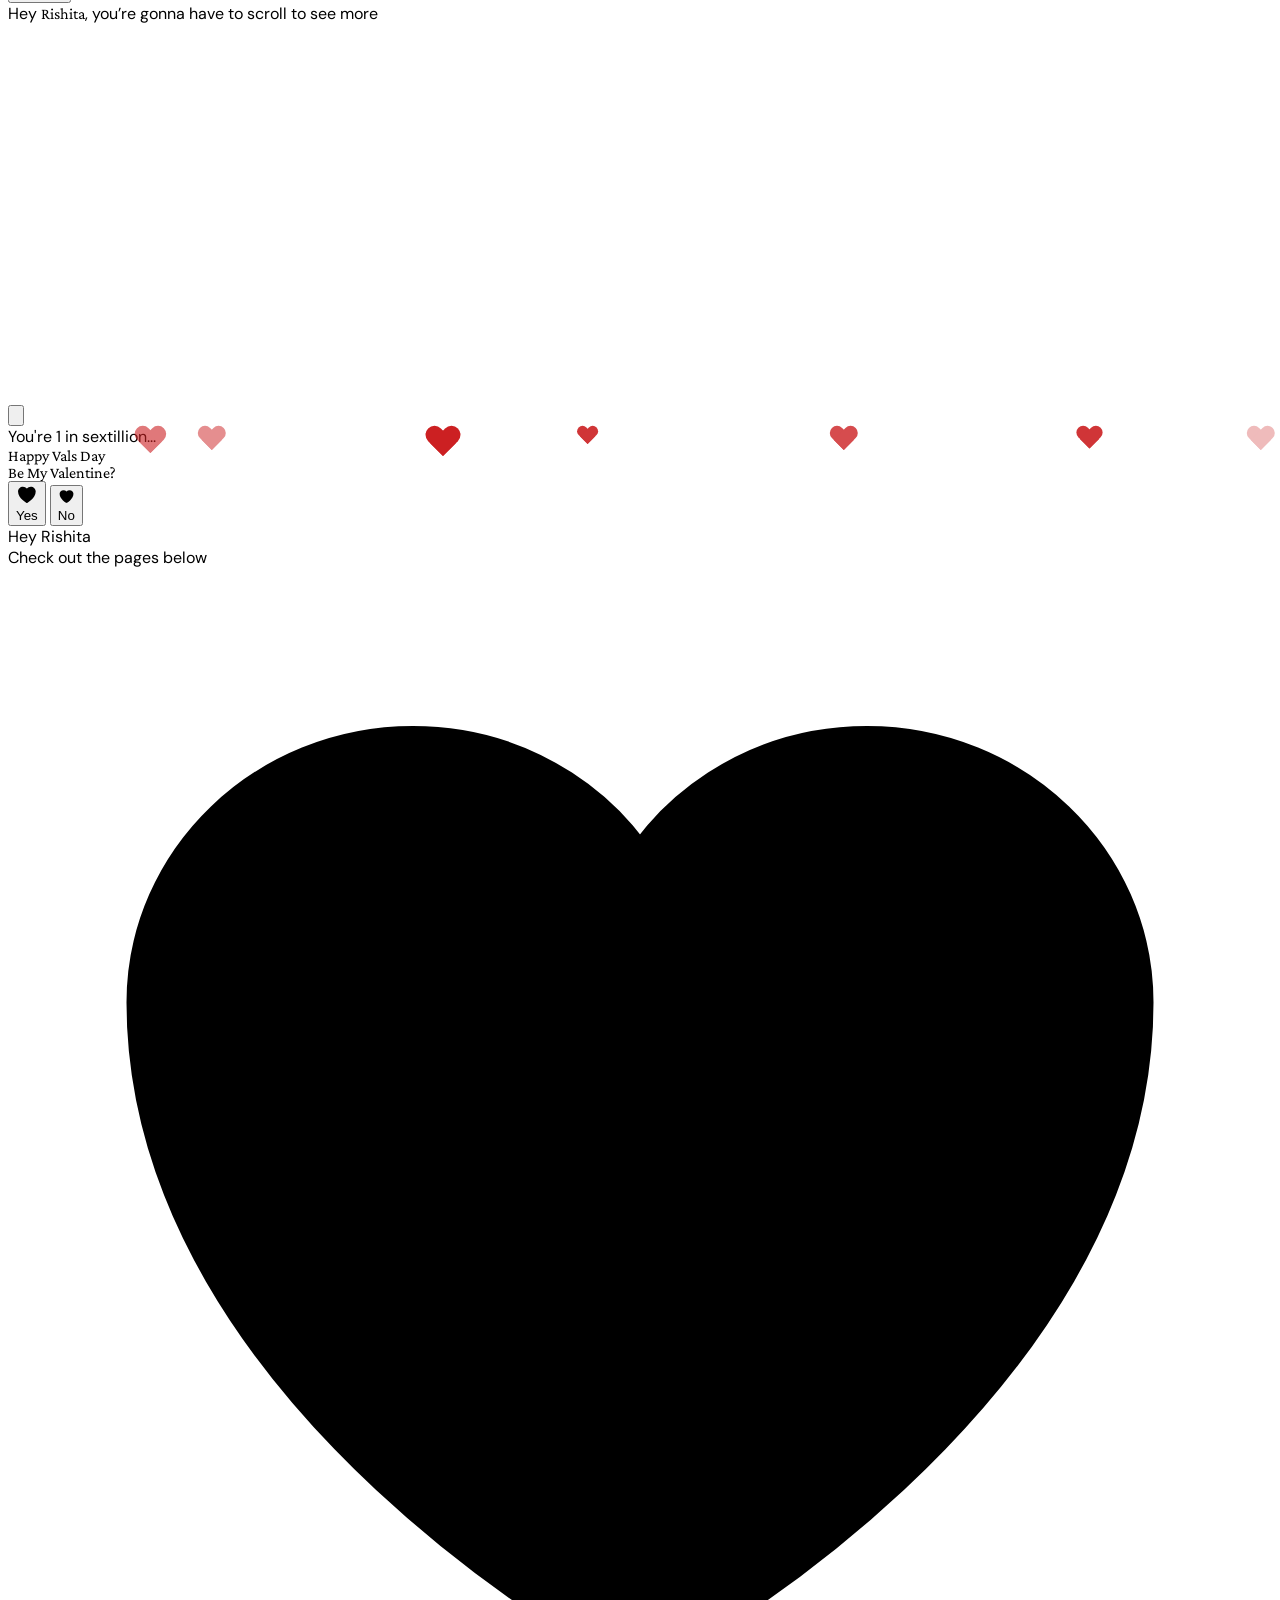
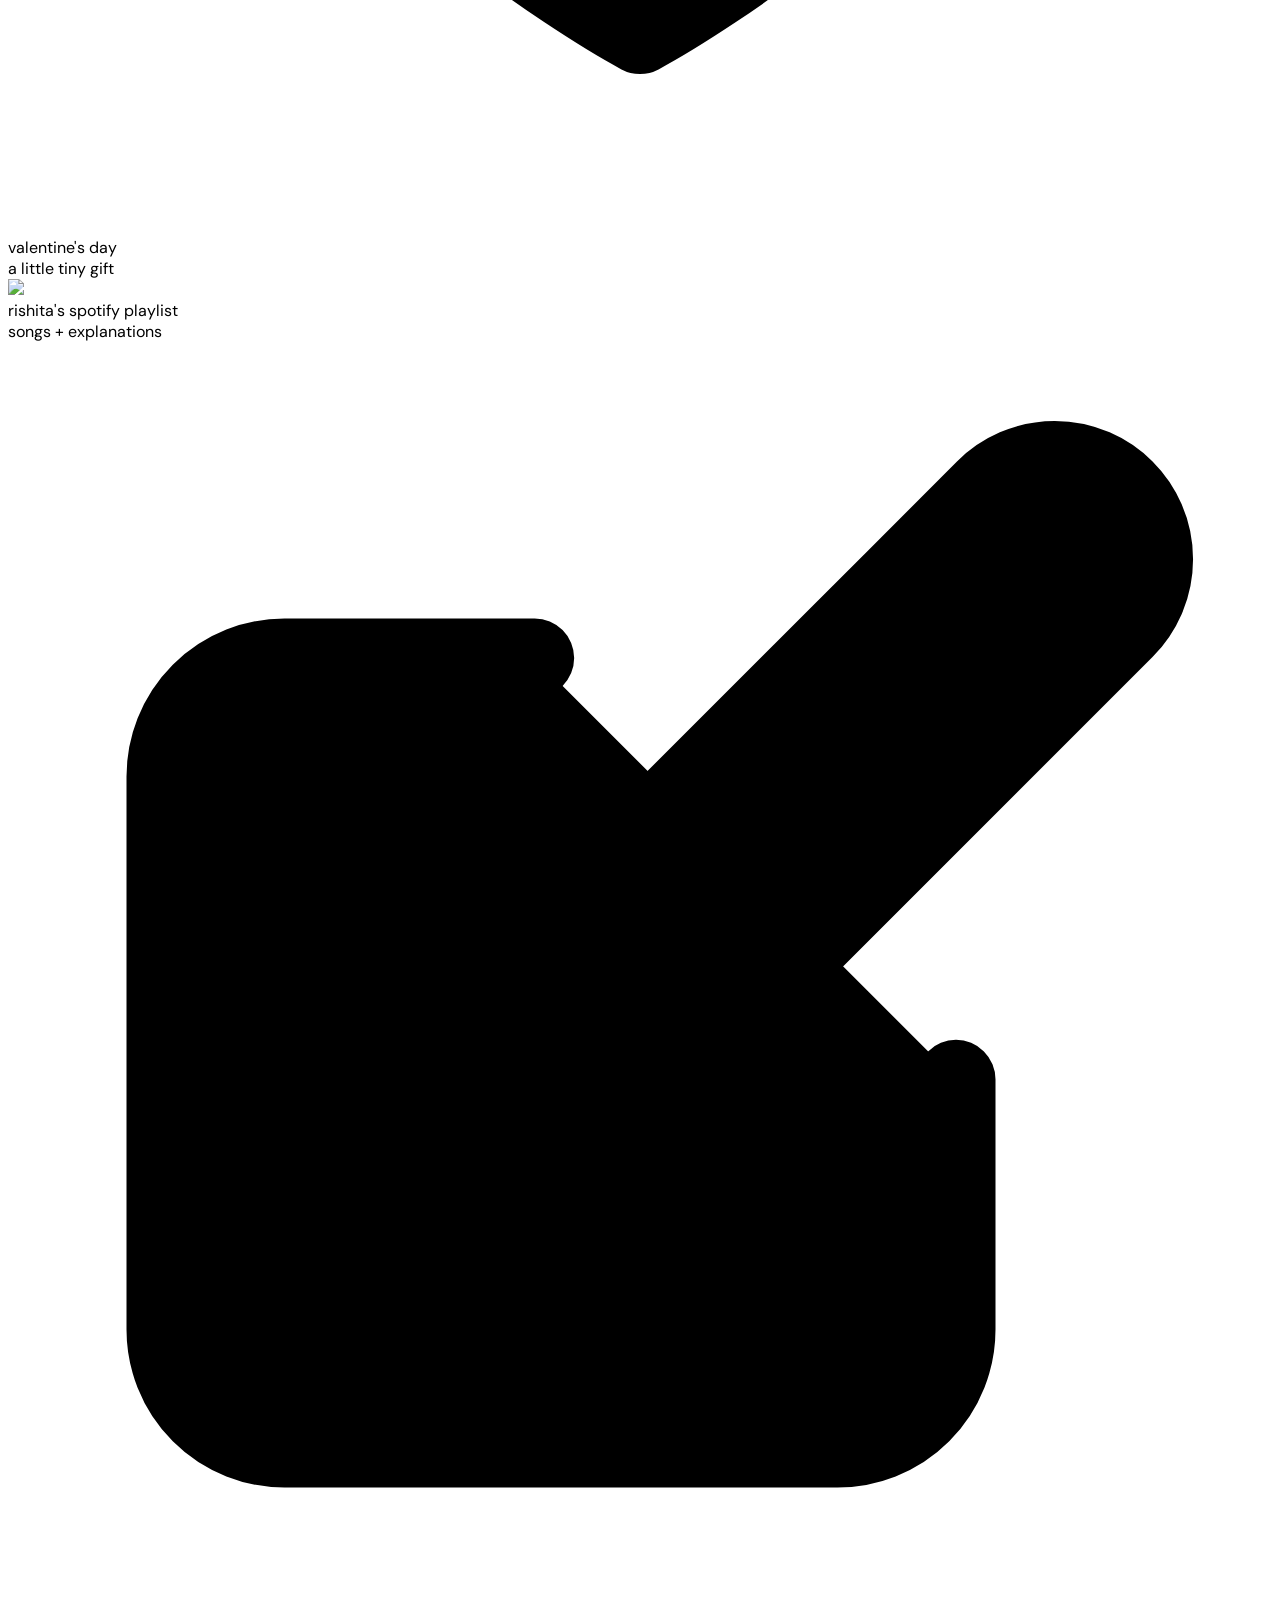
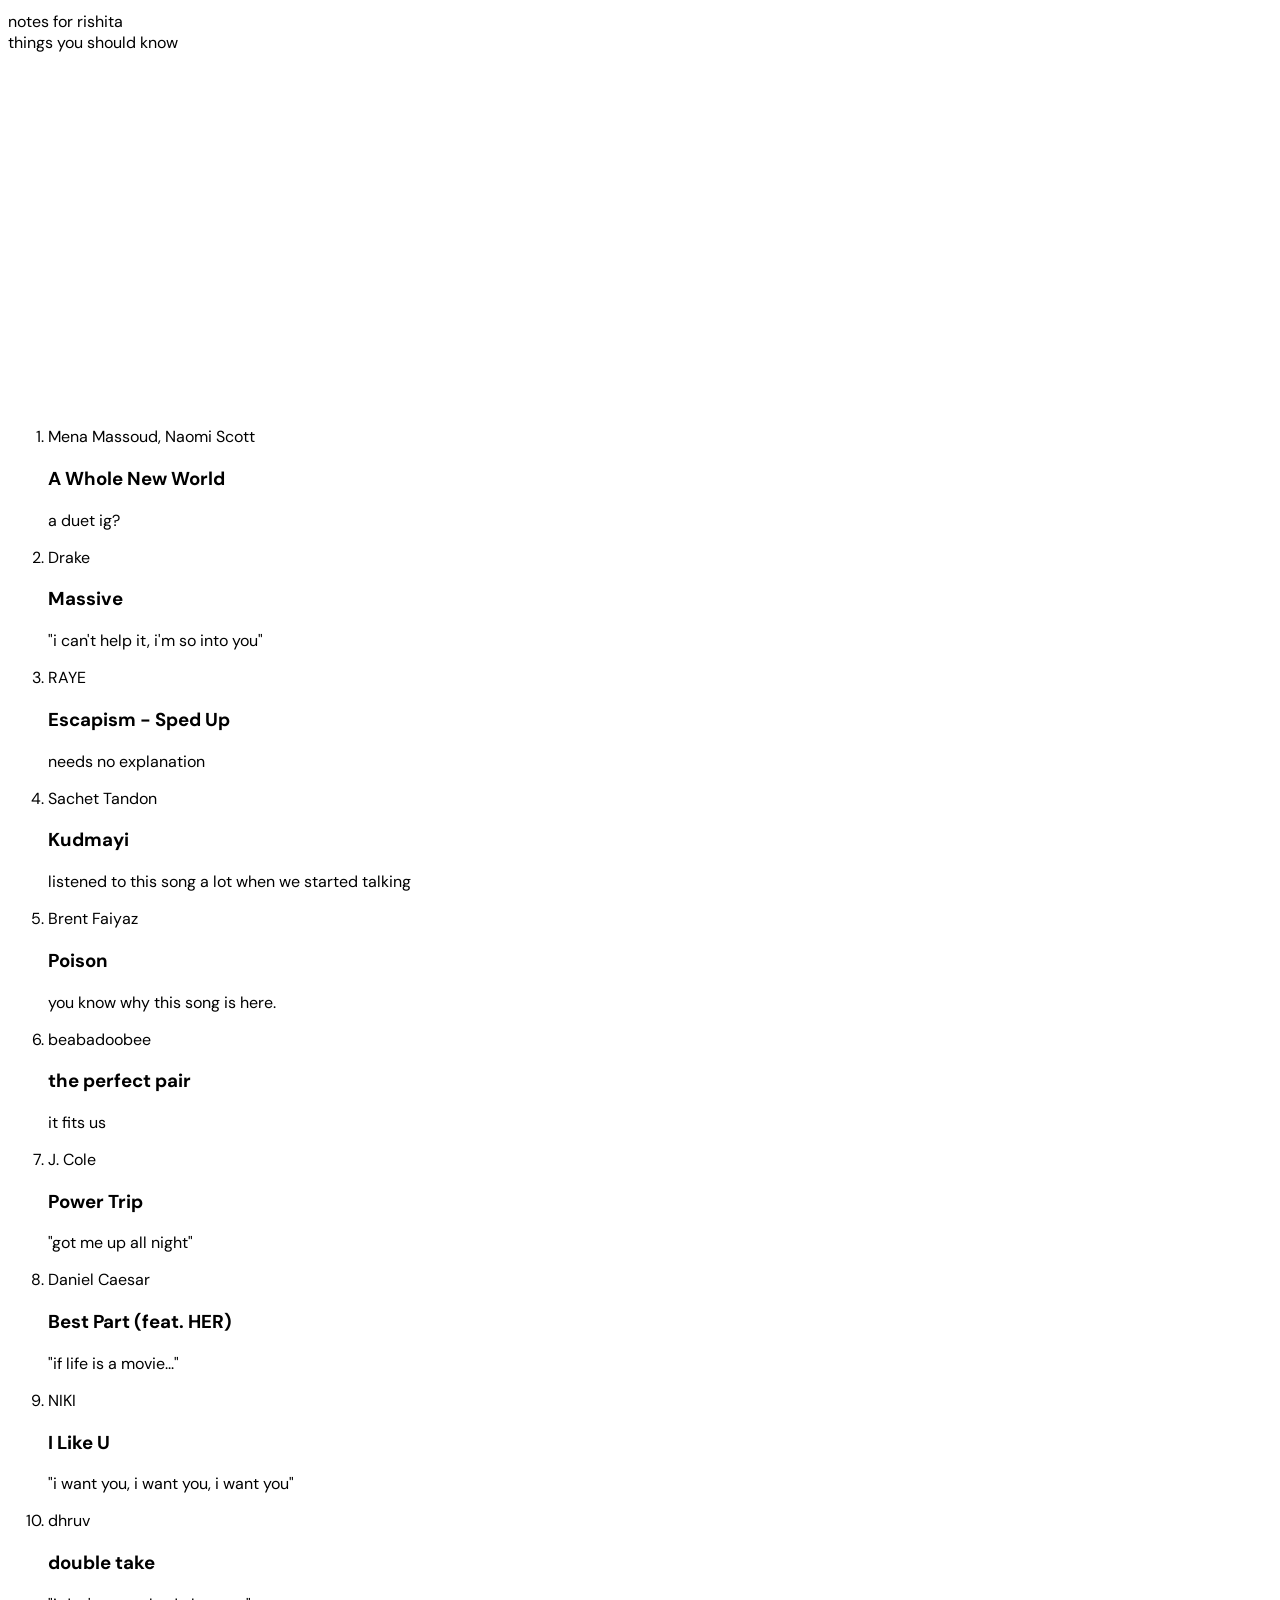
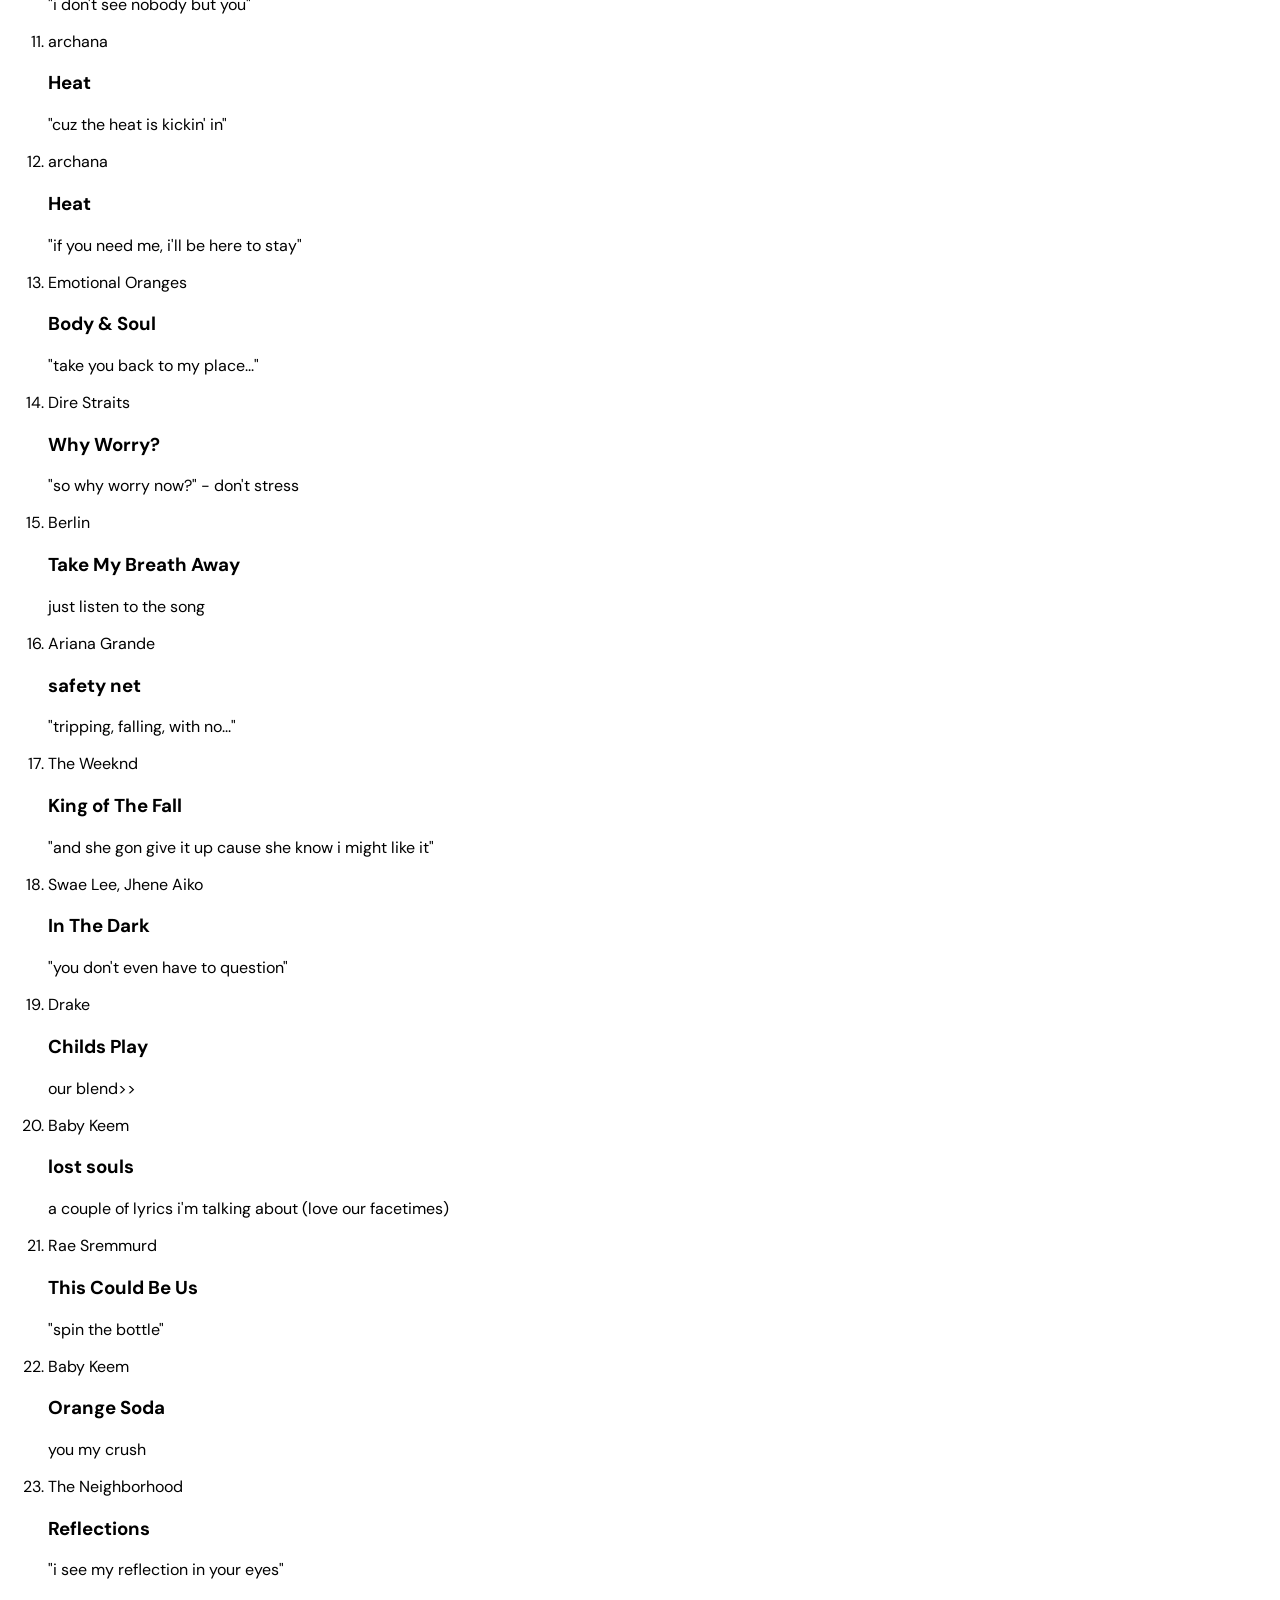
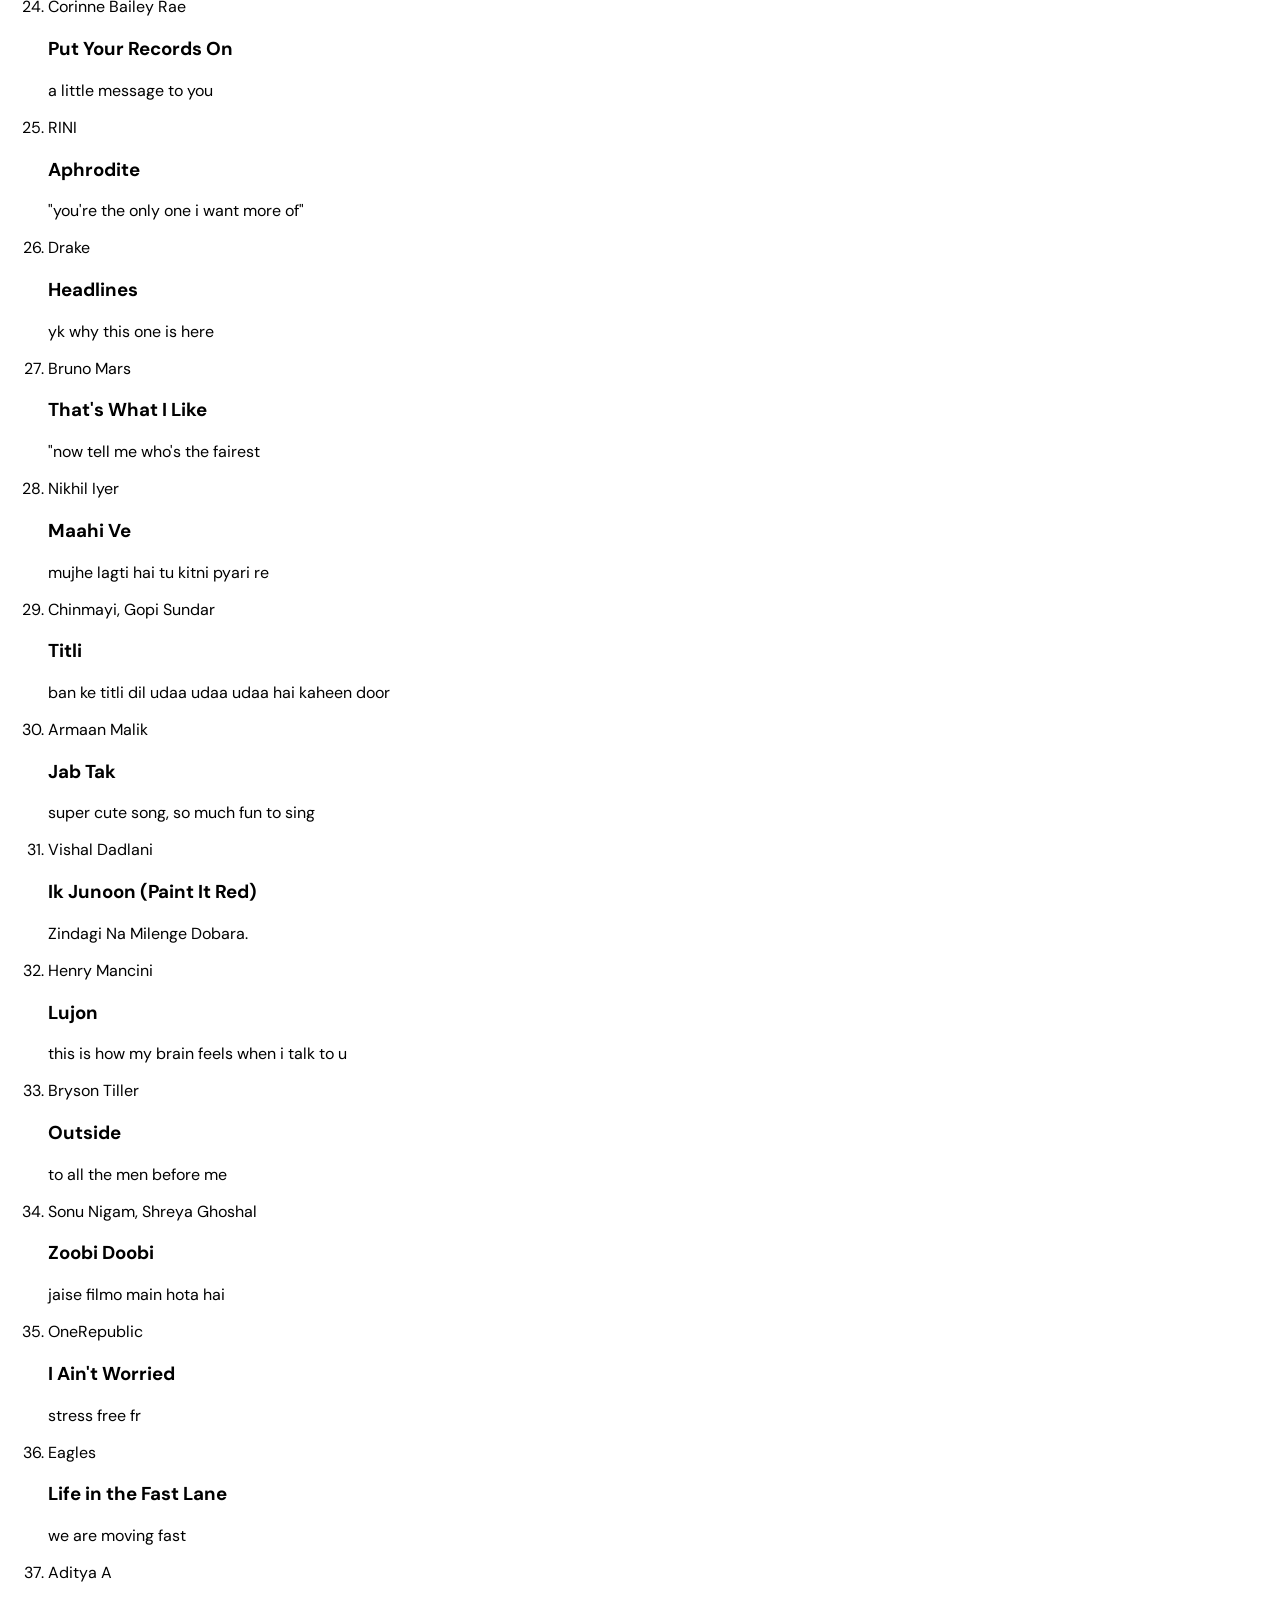
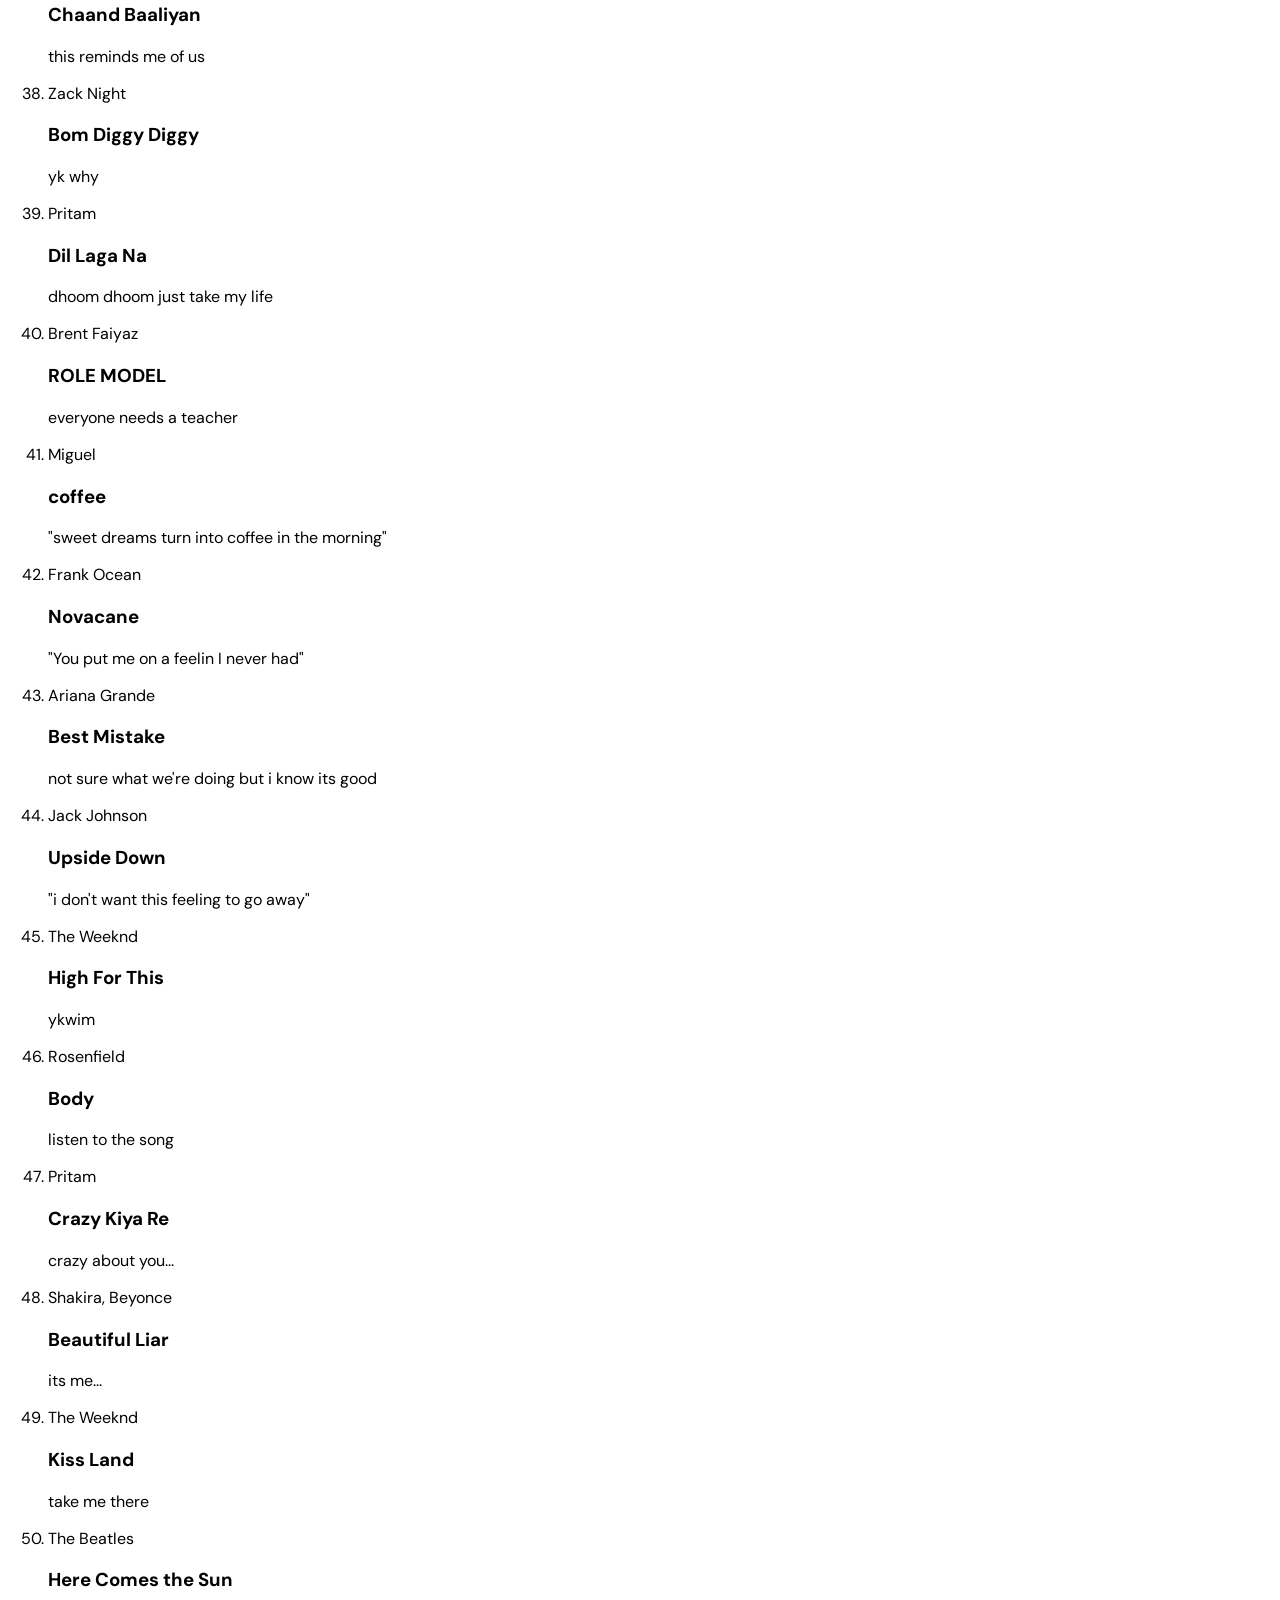
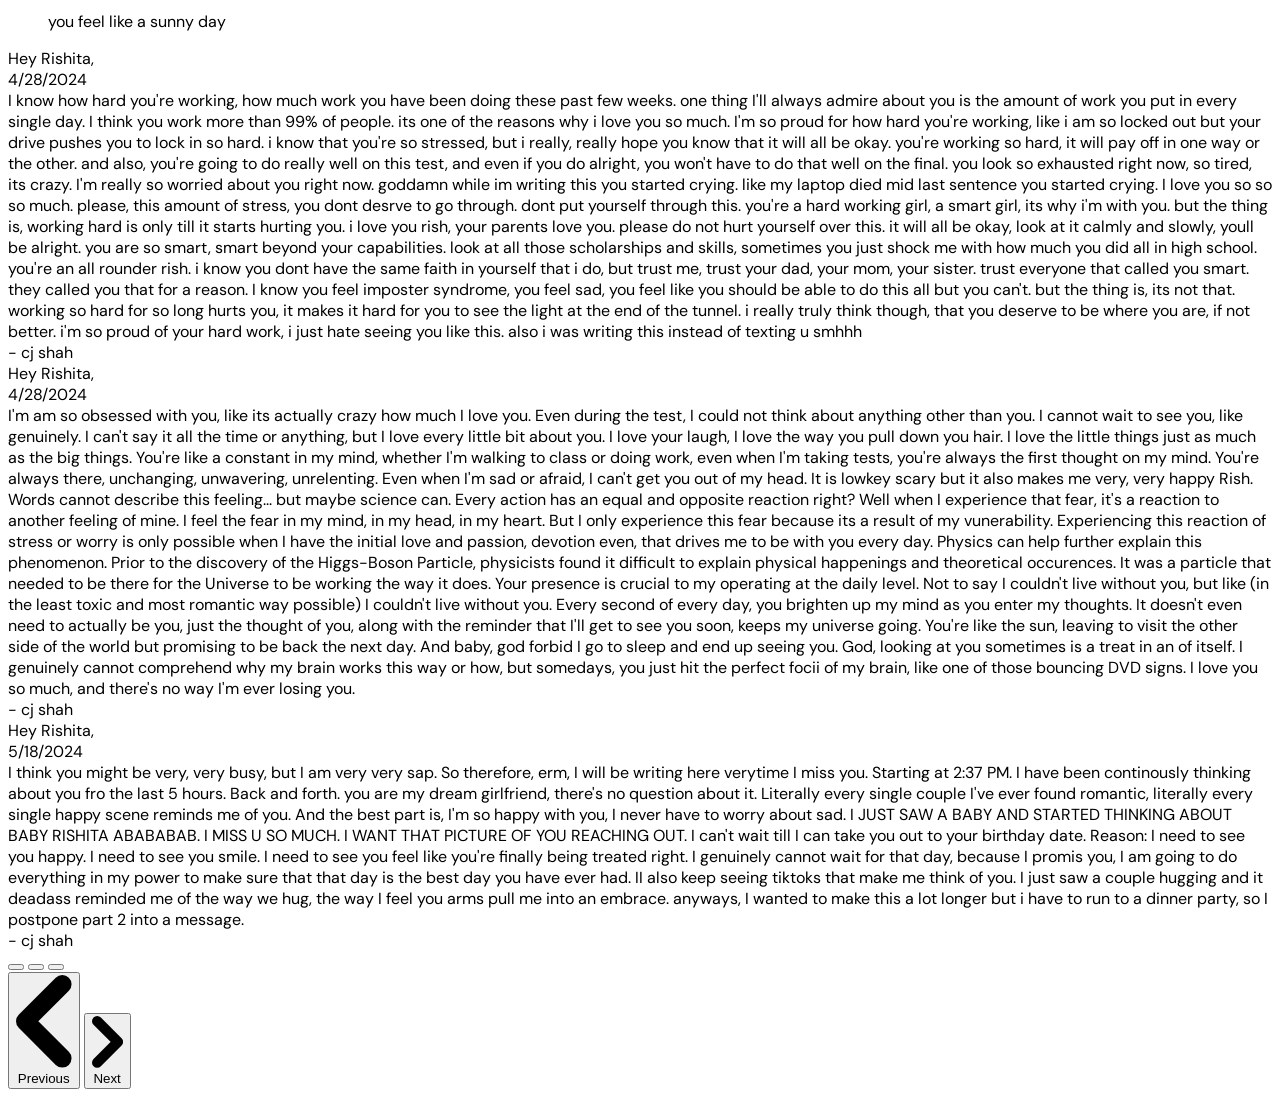
==== commit 3a31e007: "Add indicator" ====
--- a/index.html
+++ b/index.html
@@ -671,6 +671,8 @@
                     data-carousel-slide-to="0"></button>
                 <button type="button" class="w-3 h-3 rounded-full" aria-current="false" aria-label="Slide 2"
                     data-carousel-slide-to="1"></button>
+                <button type="button" class="w-3 h-3 rounded-full" aria-current="false" aria-label="Slide 3"
+                    data-carousel-slide-to="2"></button>
             </div>
             <!-- Slider controls -->
             <button type="button"
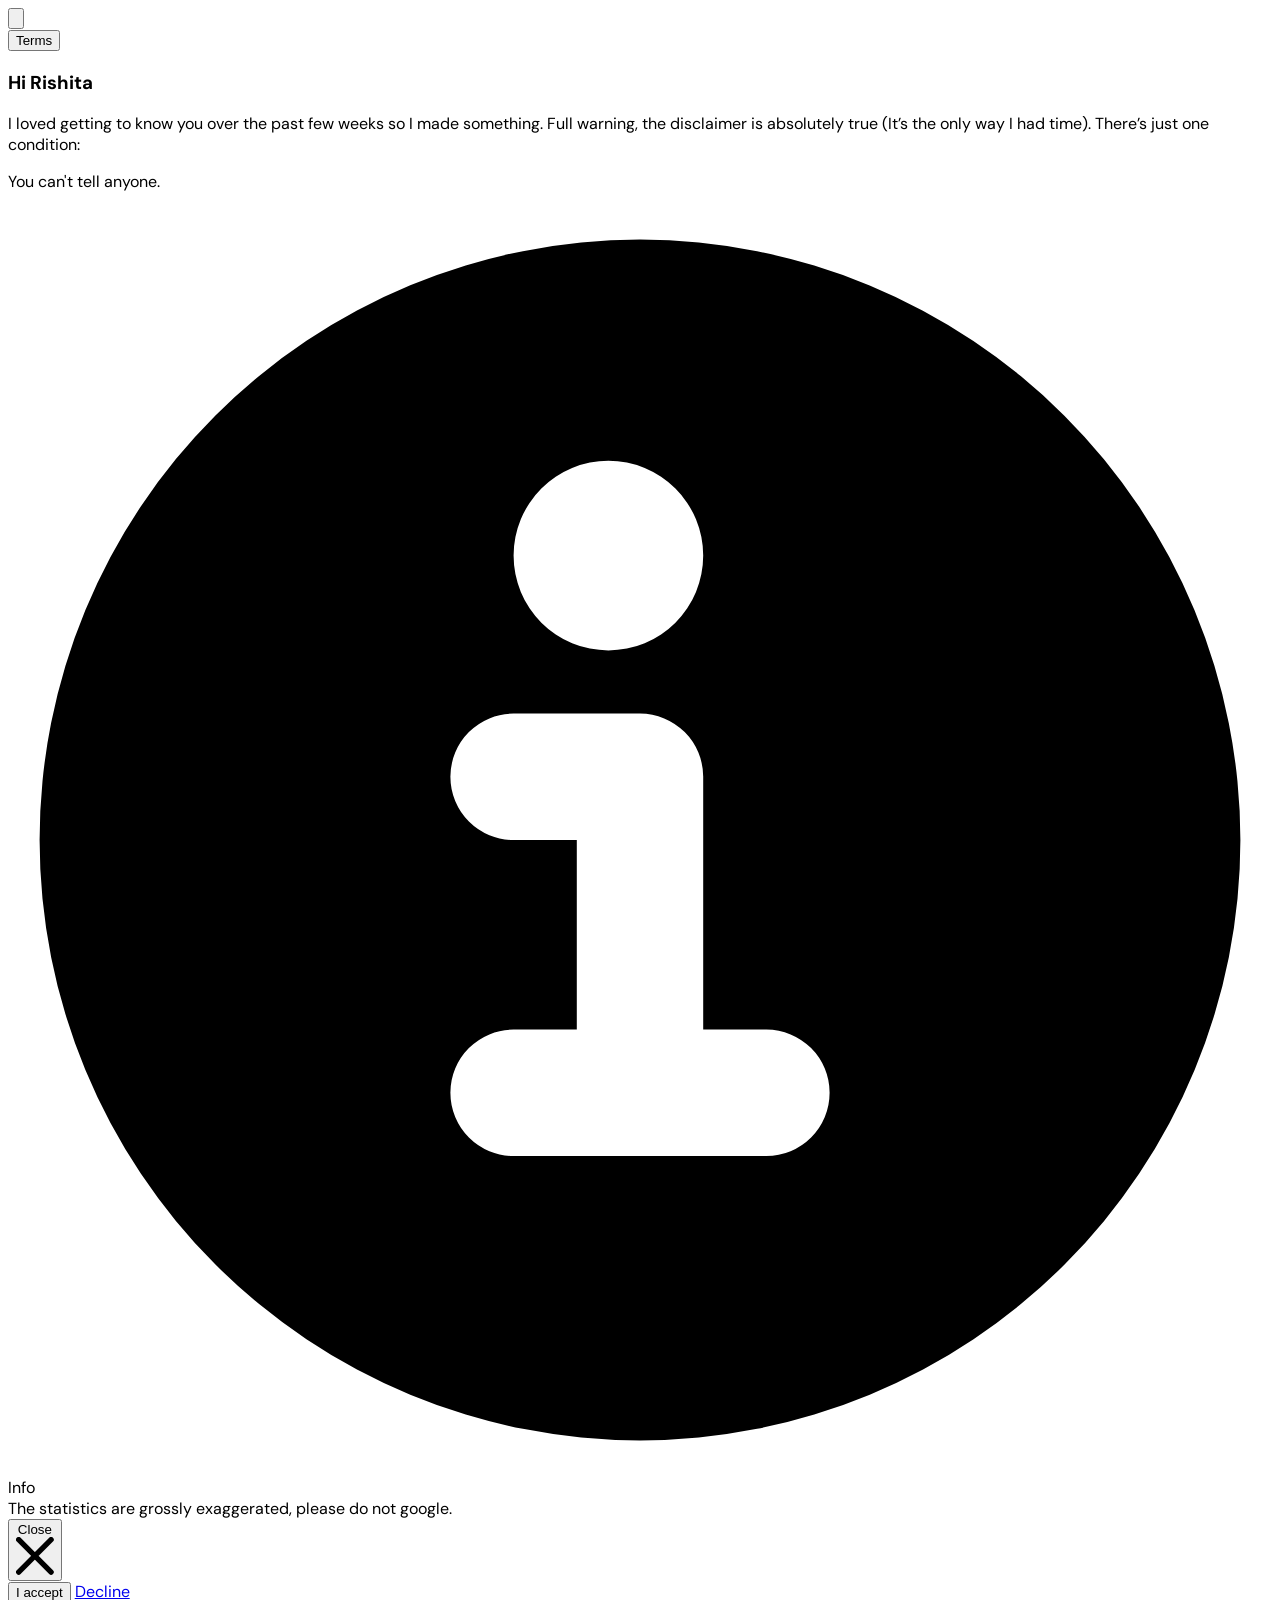
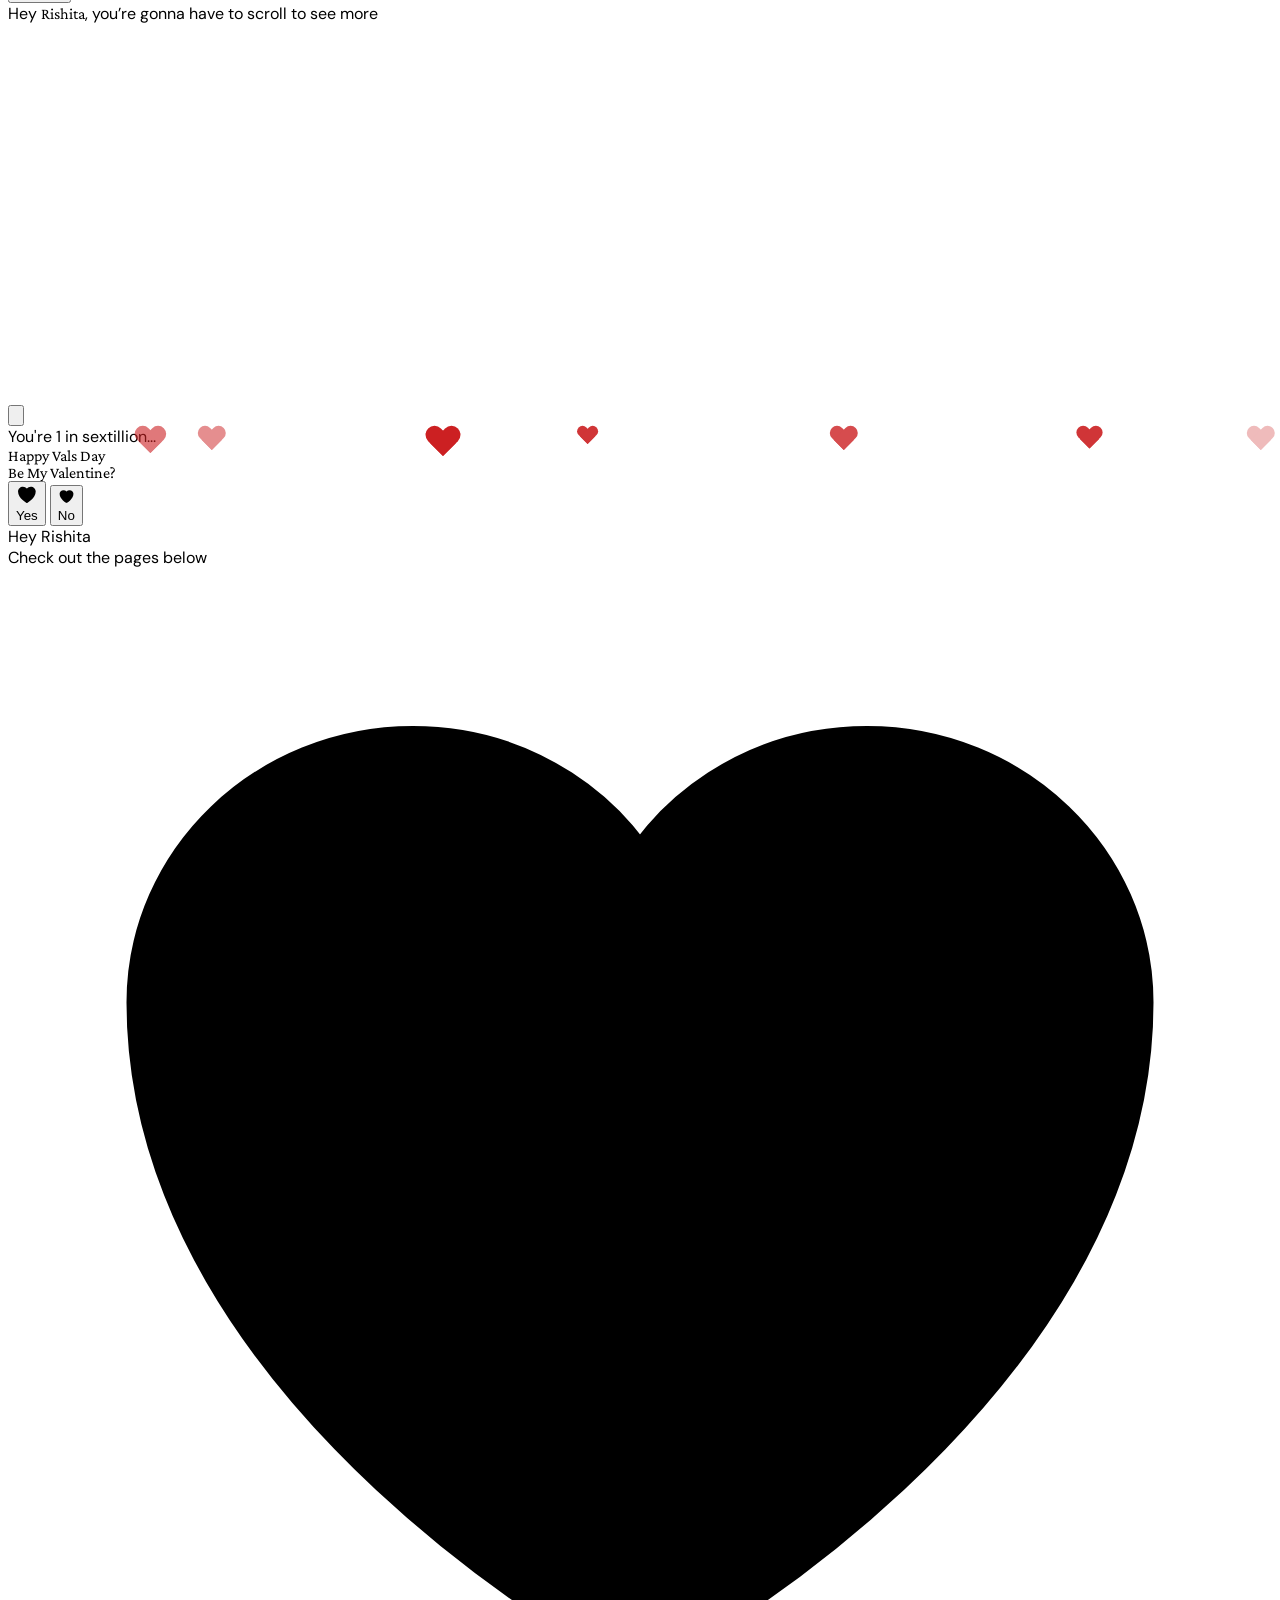
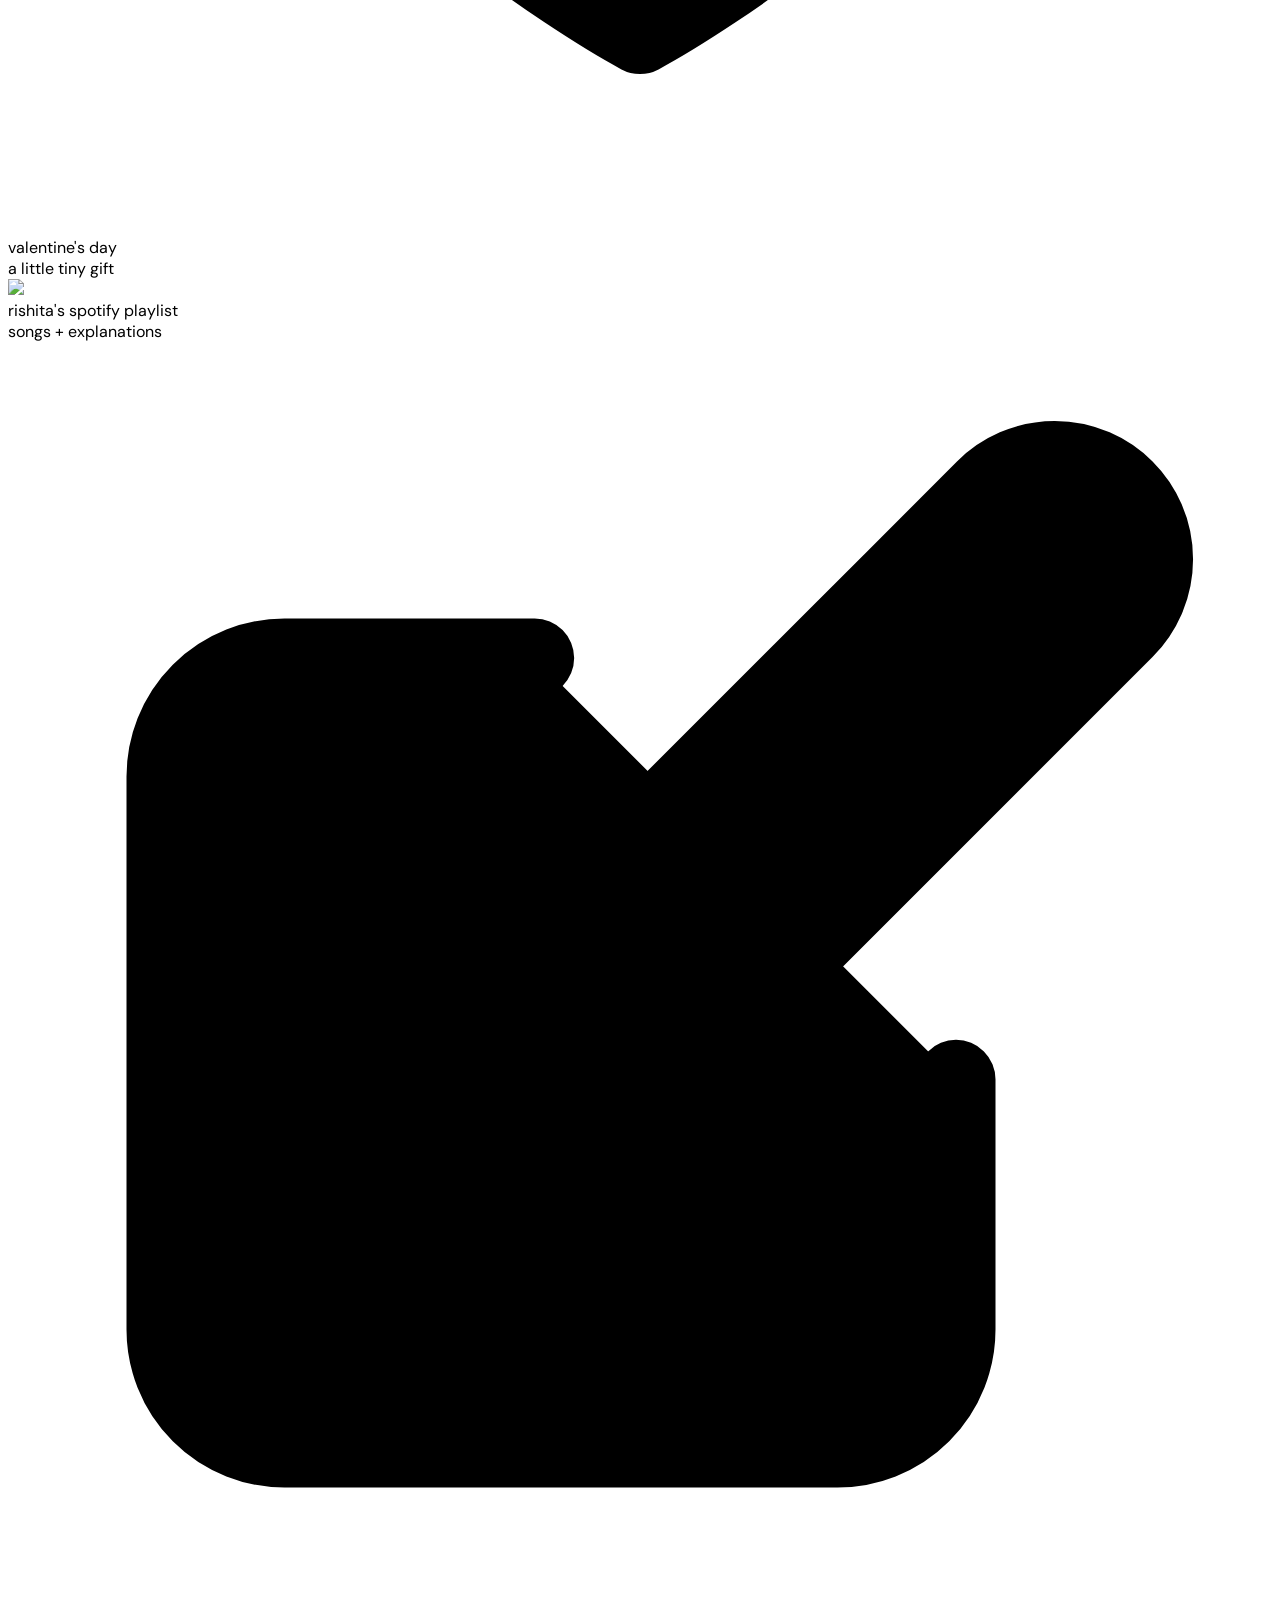
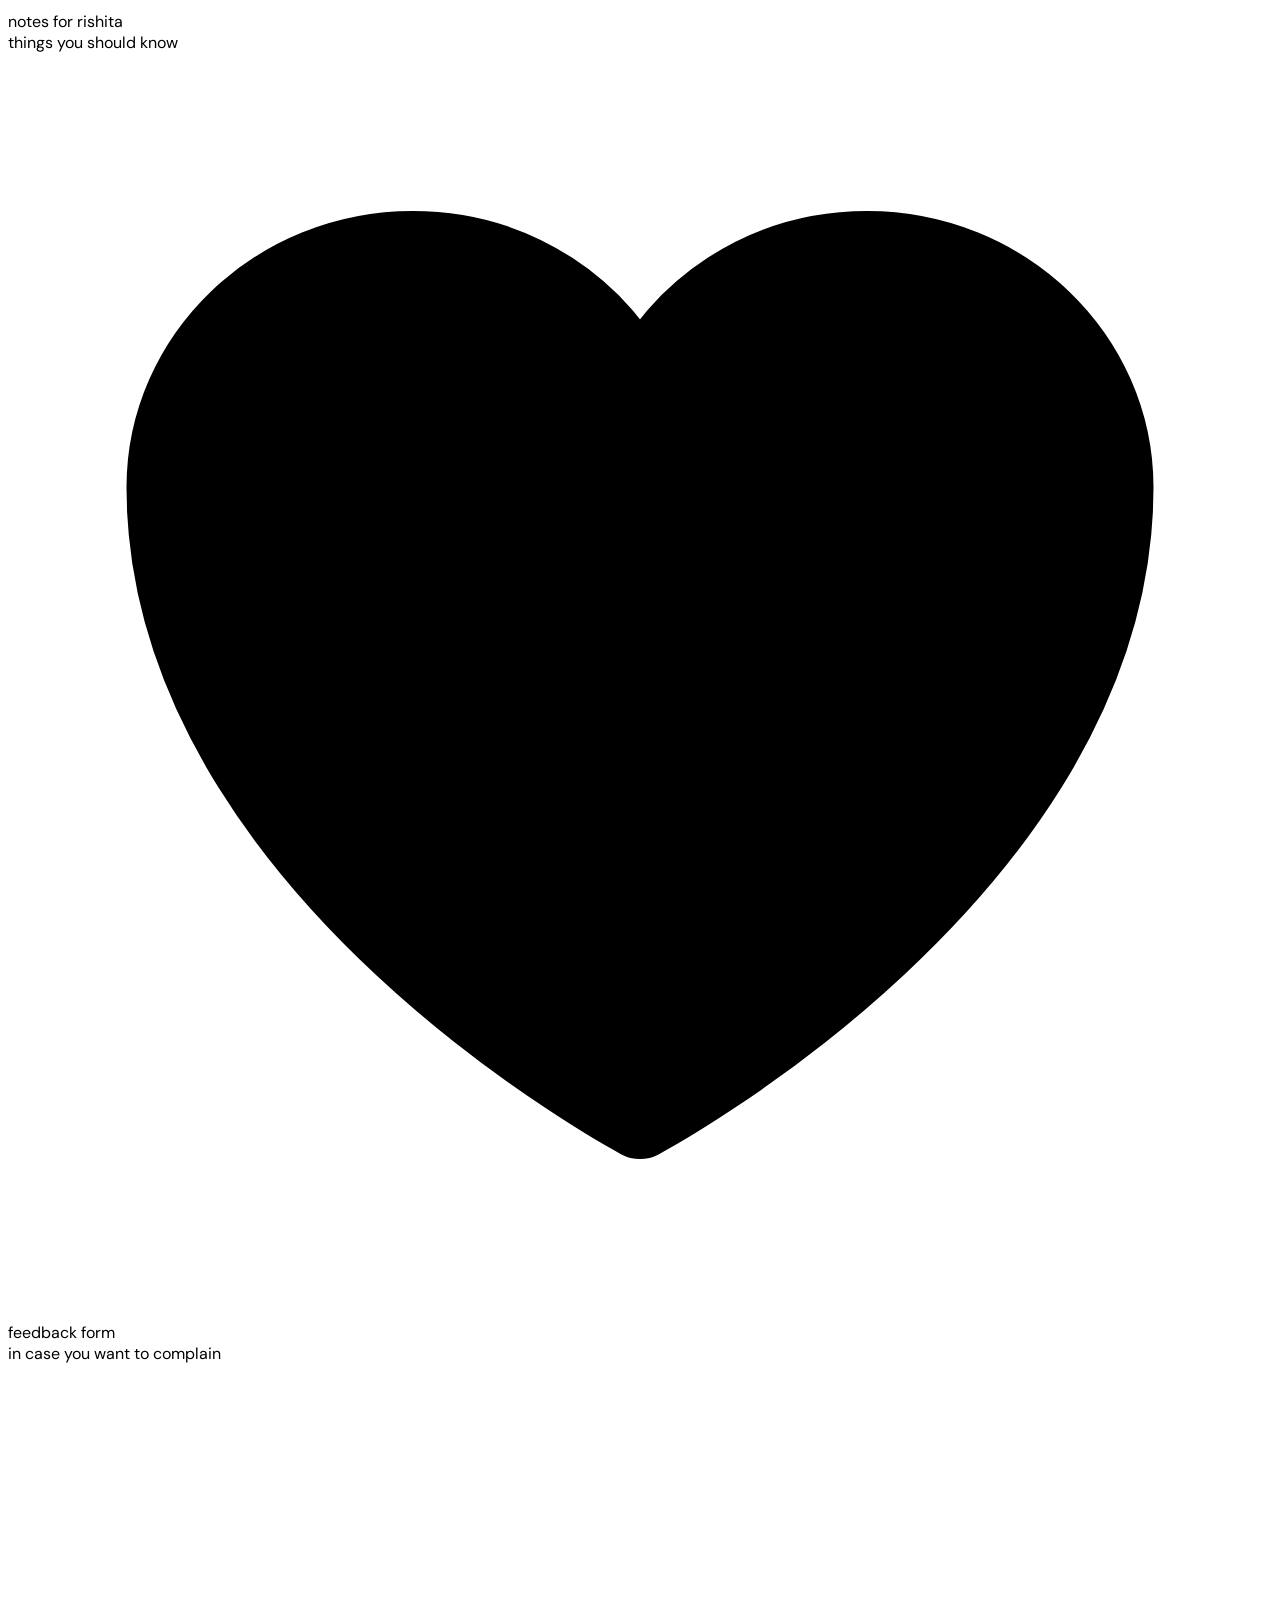
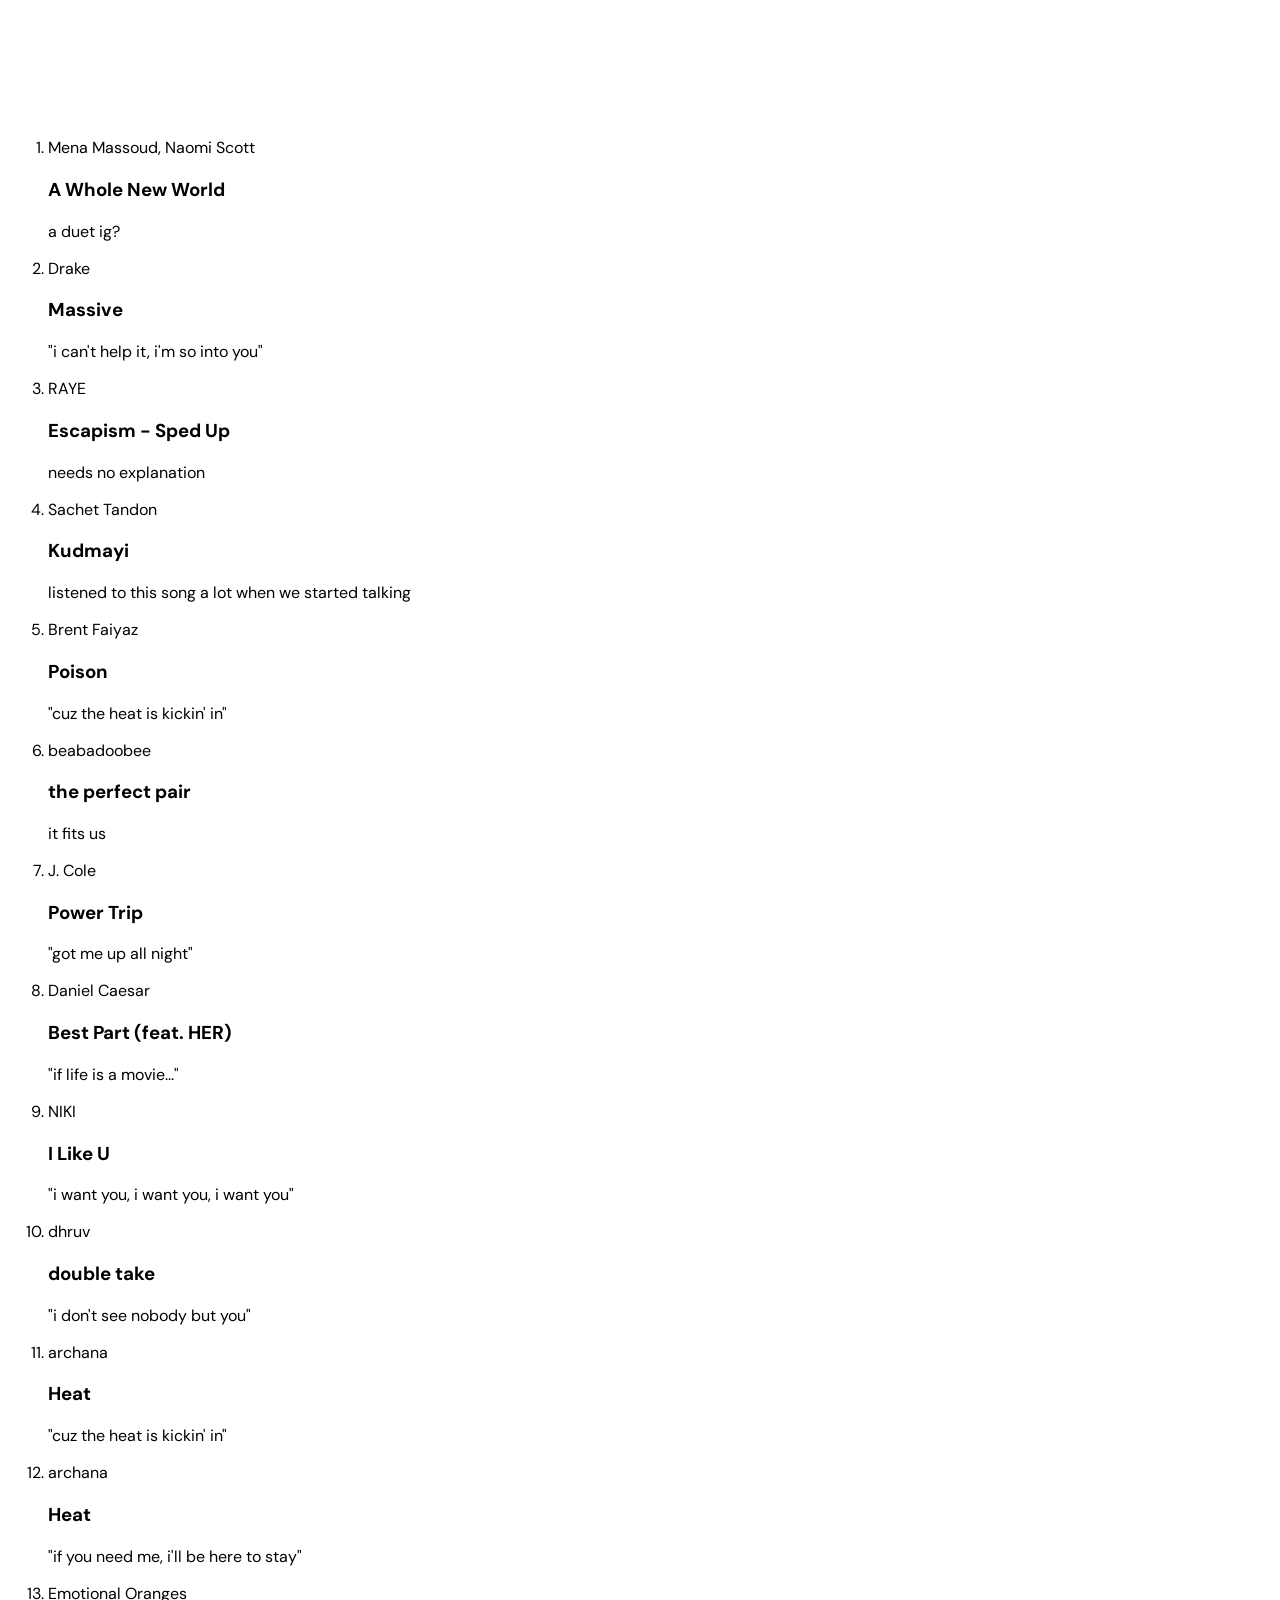
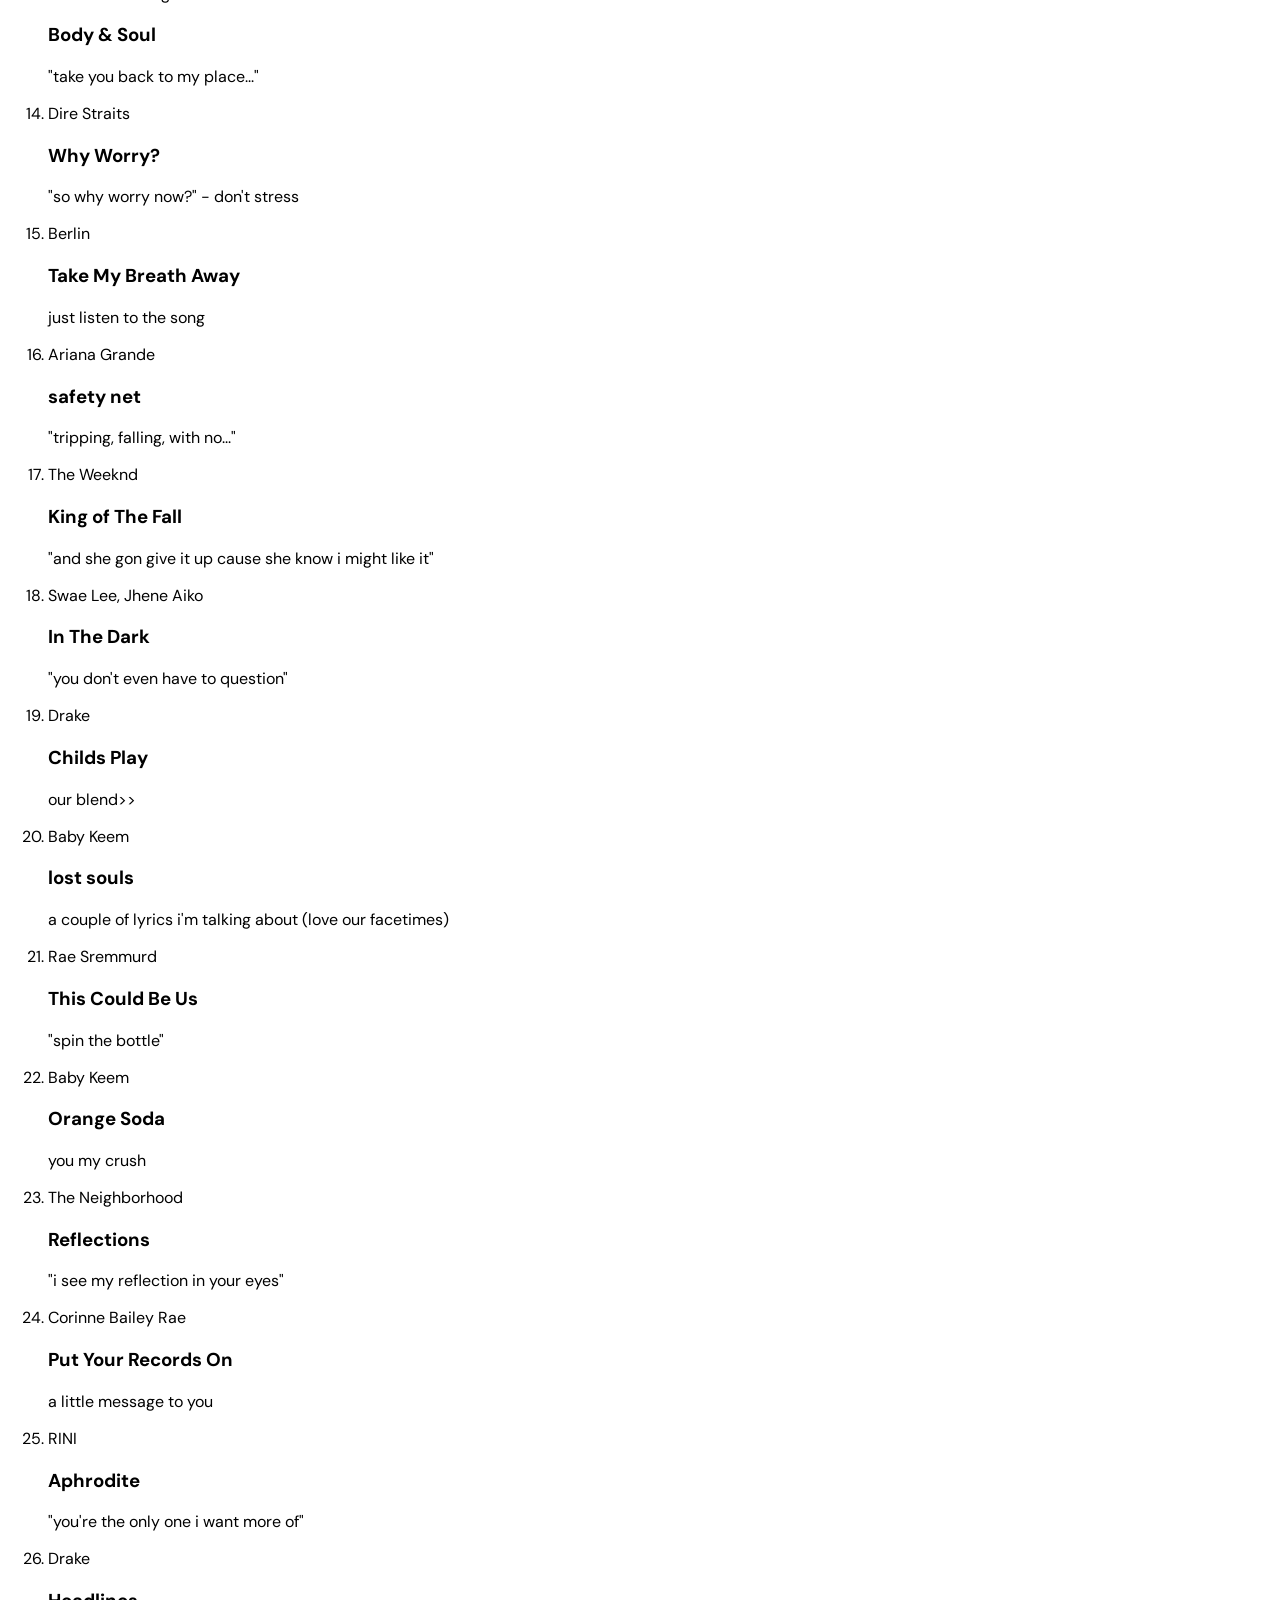
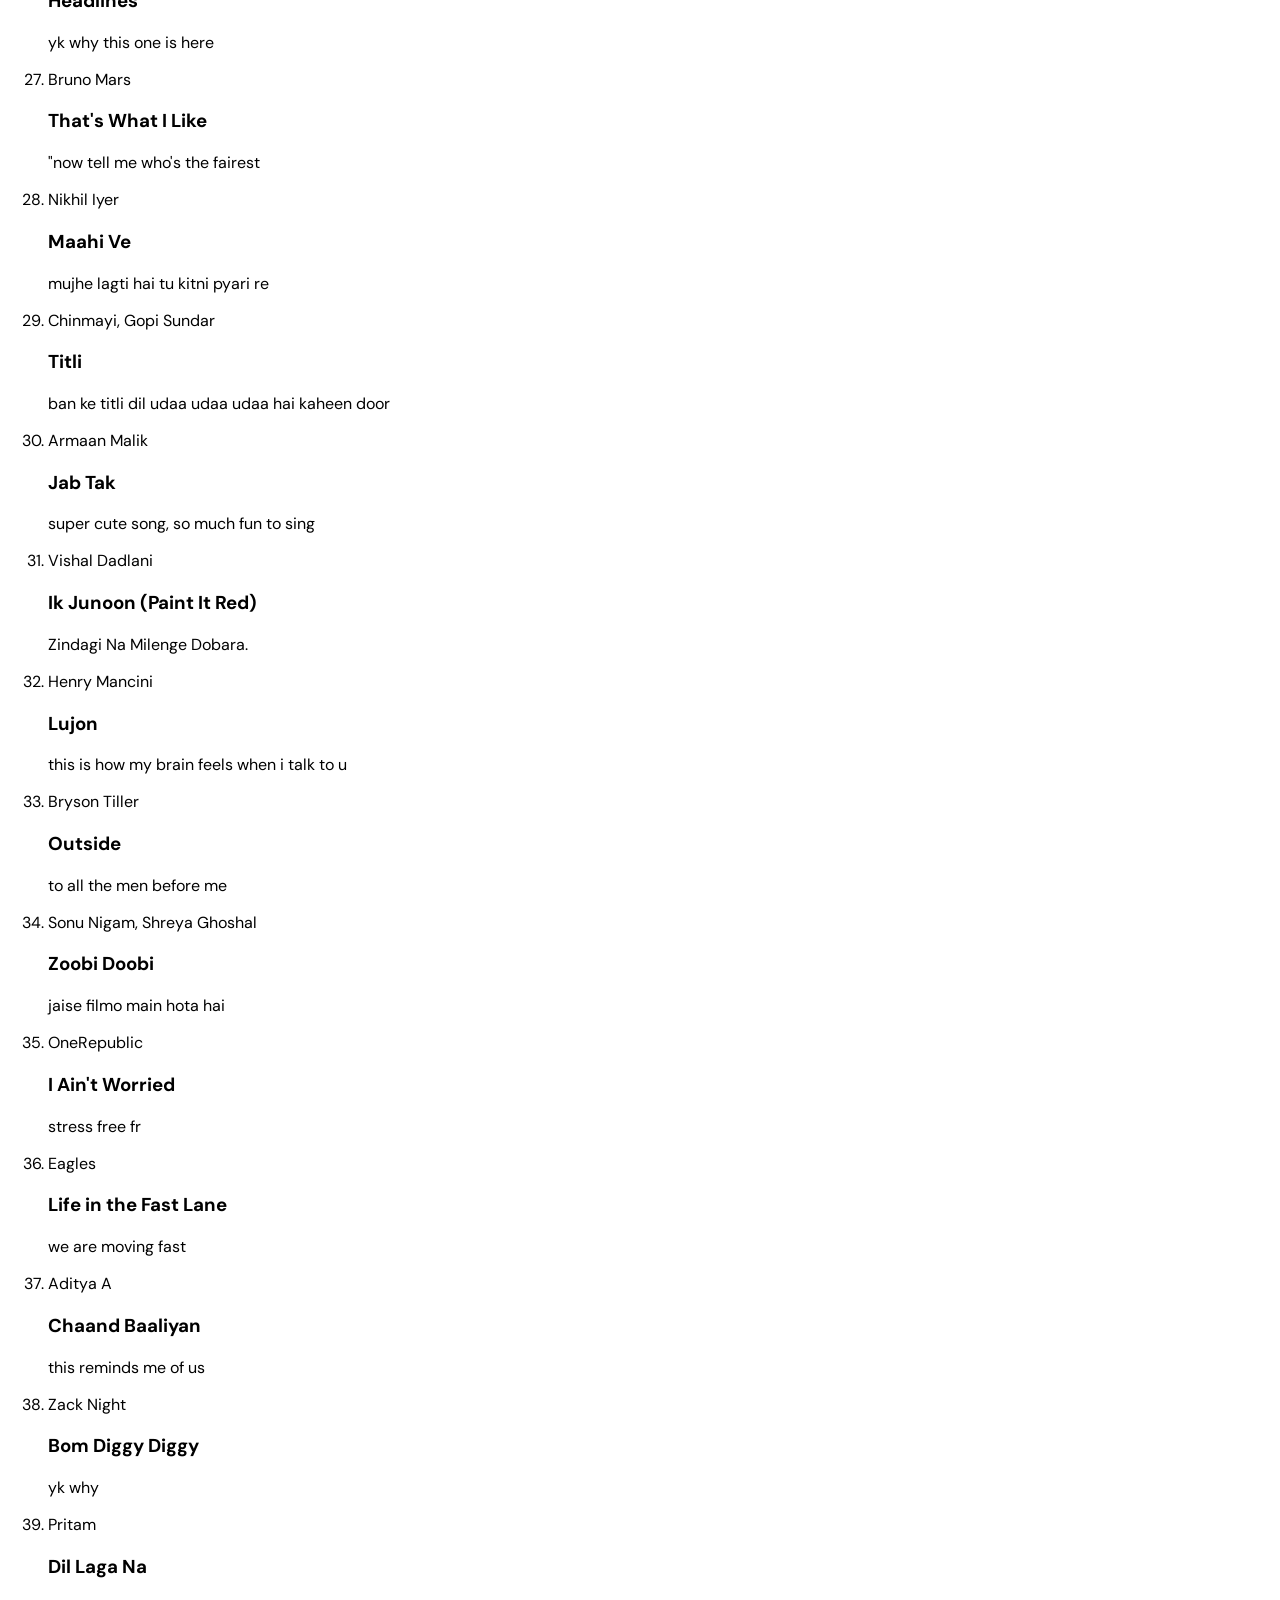
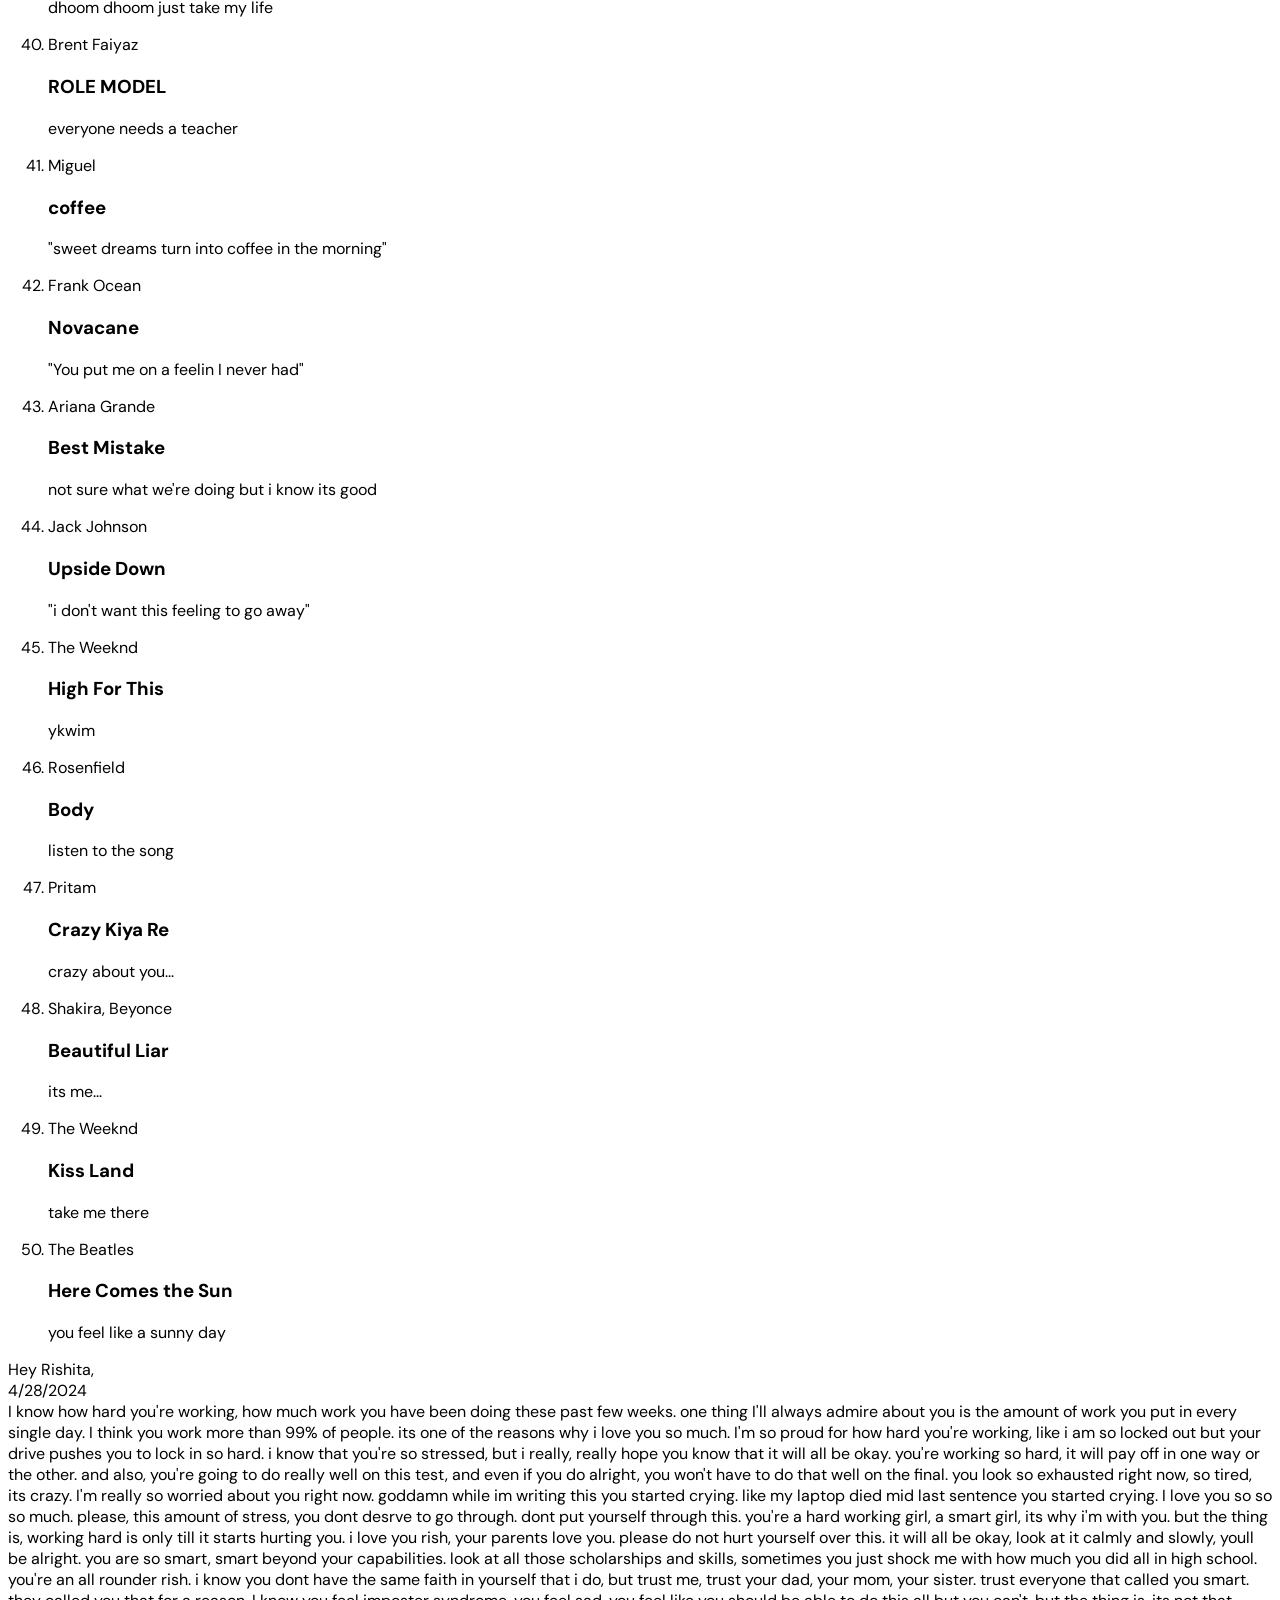
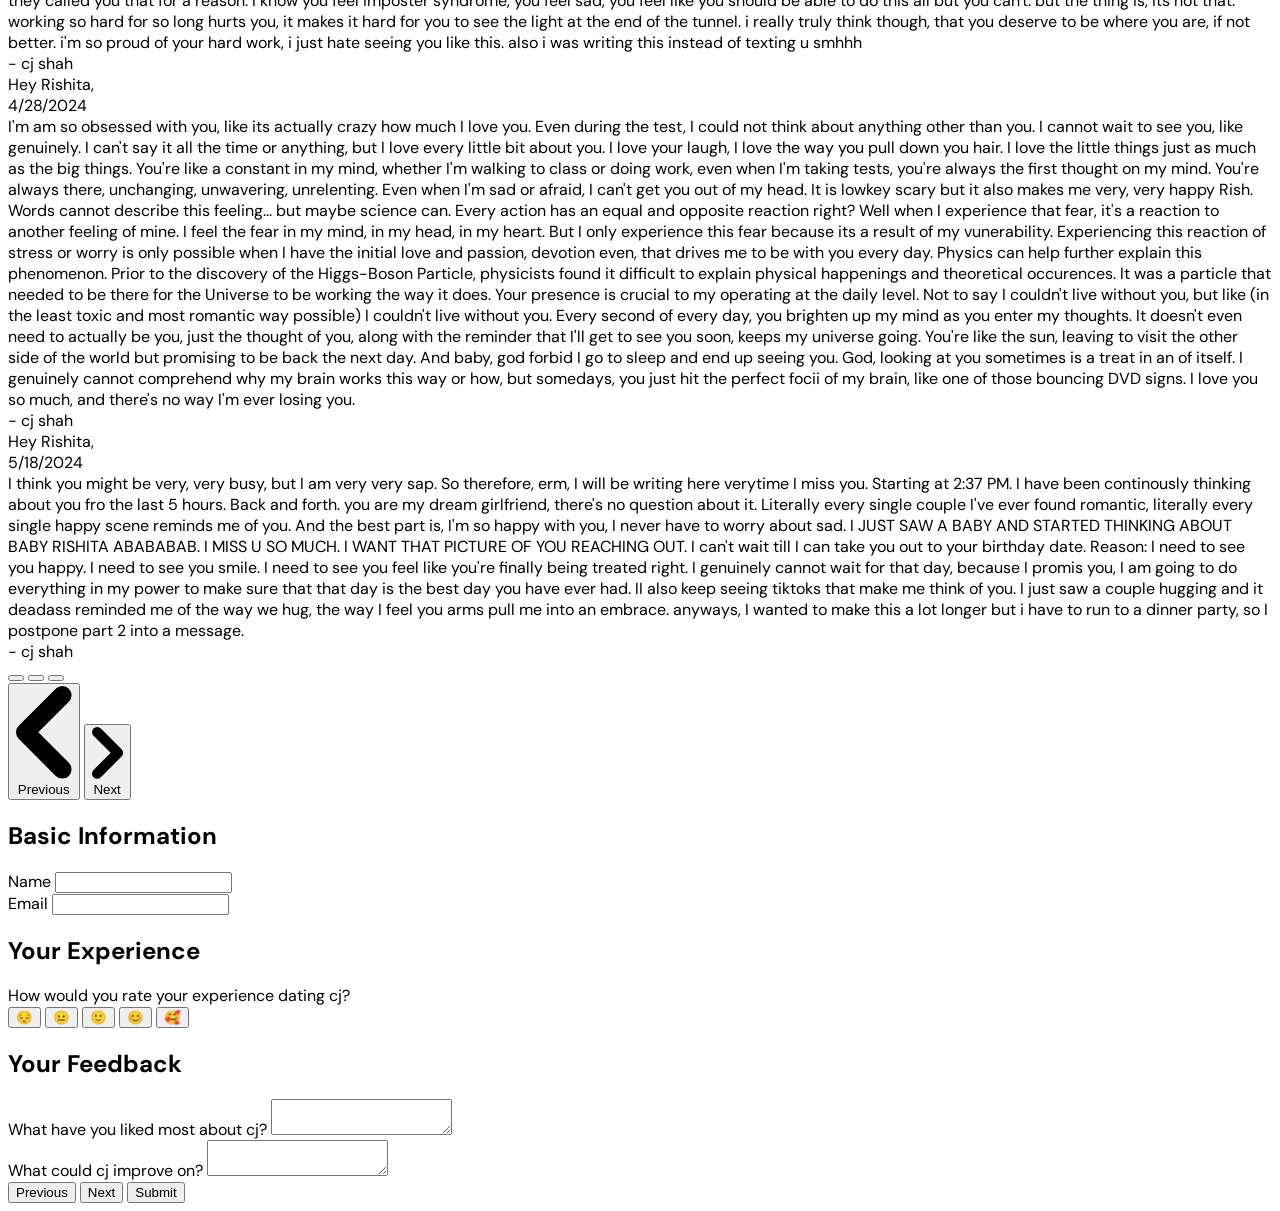
==== commit 0a351cba: "Added Base Feedback" ====
--- a/index.html
+++ b/index.html
@@ -106,7 +106,7 @@
                                 The statistics are grossly exaggerated, please do not google.
                             </div>
                             <button type="button"
-                                class="ms-auto -mx-1.5 -my-1.5 rounded-lg focus:ring-2 focus:ring-indigo-400 p-1.5 hover:bg-indigo-200 inline-flex items-center justify-center h-8 w-8 bg-indigo-950 text-indigo-400 hover:bg-gray-700"
+                                class="ms-auto -mx-1.5 -my-1.5 rounded-lg focus:ring-2 focus:outline-none focus:ring-indigo-400 p-1.5 hover:bg-indigo-200 inline-flex items-center justify-center h-8 w-8 bg-indigo-950 text-indigo-400 hover:bg-gray-700"
                                 data-dismiss-target="#alert-1" aria-label="Close">
                                 <span class="sr-only">Close</span>
                                 <svg class="w-3 h-3" aria-hidden="true" xmlns="http://www.w3.org/2000/svg" fill="none"
@@ -275,6 +275,18 @@
                         <div class="text-sm">things you should know</div>
                     </div>
                 </div>
+                <div onclick="feedback()"
+                    class="cursor-pointer px-4 py-2 mt-4 bg-emerald-950 m-auto flex rounded-lg text-emerald-200 group hover:bg-emerald-100 hover:text-emerald-800">
+                    <svg xmlns="http://www.w3.org/2000/svg" viewBox="0 0 24 24" stroke-width="1.5" stroke="currentColor"
+                        class="w-10 h-10 my-auto mr-2">
+                        <path stroke-linecap="round" stroke-linejoin="round"
+                            d="M21 8.25c0-2.485-2.099-4.5-4.688-4.5-1.935 0-3.597 1.126-4.312 2.733-.715-1.607-2.377-2.733-4.313-2.733C5.1 3.75 3 5.765 3 8.25c0 7.22 9 12 9 12s9-4.78 9-12Z" />
+                    </svg>
+                    <div class="flex-col pl-4 my-auto">
+                        <div class="text-xl md:text-2xl">feedback form</div>
+                        <div class="text-sm">in case you want to complain</div>
+                    </div>
+                </div>
             </div>
         </div>
     </div>
@@ -314,7 +326,7 @@
                     <div class="absolute w-3 h-3 bg-gray-200 rounded-full mt-1.5 -start-1.5 border border-white "></div>
                     <time class="mb-1 text-sm font-normal text-white">Brent Faiyaz</time>
                     <h3 class="text-lg font-semibold">Poison</h3>
-                    <p class="mb-4 text-base font-normal">you know why this song is here.</p>
+                    <p class="mb-4 text-base font-normal">"cuz the heat is kickin' in"</p>
                 </li>
                 <li class="mb-10 ms-4">
                     <div class="absolute w-3 h-3 bg-gray-200 rounded-full mt-1.5 -start-1.5 border border-white "></div>
@@ -718,6 +730,69 @@
         </div>
     </div>
 
+    <div class="hidden flex flex-col w-screen min-h-screen overflow-y-auto overflow-x-hidden text-white bg-indigo-600 dmsans py-8 px-4 md:px-12" id="feedback">
+        <!-- Progress Bar -->
+        <div class="w-full max-w-3xl mx-auto mb-8">
+            <div class="h-2 bg-indigo-200 rounded-full">
+                <div id="progress-bar" class="h-2 bg-white rounded-full transition-all duration-300" style="width: 0%"></div>
+            </div>
+        </div>
+        
+        <!-- Step 1: Basic Info -->
+        <div id="step1" class="feedback-step active m-auto w-full max-w-2xl bg-white rounded-xl p-8 text-indigo-900">
+            <h2 class="text-3xl font-bold mb-6">Basic Information</h2>
+            <div class="space-y-4">
+                <div>
+                    <label class="block text-sm font-medium mb-2">Name</label>
+                    <input type="text" id="feedback-name" class="w-full px-4 py-2 rounded-lg border border-indigo-200 focus:outline-none focus:border-indigo-500">
+                </div>
+                <div>
+                    <label class="block text-sm font-medium mb-2">Email</label>
+                    <input type="email" id="feedback-email" class="w-full px-4 py-2 rounded-lg border border-indigo-200 focus:outline-none focus:border-indigo-500">
+                </div>
+            </div>
+        </div>
+
+        <!-- Step 2: Experience Rating -->
+        <div id="step2" class="feedback-step hidden m-auto w-full max-w-2xl bg-white rounded-xl p-8 text-indigo-900">
+            <h2 class="text-3xl font-bold mb-6">Your Experience</h2>
+            <div class="space-y-6">
+                <div>
+                    <label class="block text-sm font-medium mb-4">How would you rate your experience dating cj?</label>
+                    <div class="flex space-x-4">
+                        <button onclick="setRating(1)" class="rating-btn p-2 rounded-full hover:bg-indigo-100">😔</button>
+                        <button onclick="setRating(2)" class="rating-btn p-2 rounded-full hover:bg-indigo-100">😐</button>
+                        <button onclick="setRating(3)" class="rating-btn p-2 rounded-full hover:bg-indigo-100">🙂</button>
+                        <button onclick="setRating(4)" class="rating-btn p-2 rounded-full hover:bg-indigo-100">😊</button>
+                        <button onclick="setRating(5)" class="rating-btn p-2 rounded-full hover:bg-indigo-100">🥰</button>
+                    </div>
+                </div>
+            </div>
+        </div>
+
+        <!-- Step 3: Detailed Feedback -->
+        <div id="step3" class="feedback-step hidden m-auto w-full max-w-2xl bg-white rounded-xl p-8 text-indigo-900">
+            <h2 class="text-3xl font-bold mb-6">Your Feedback</h2>
+            <div class="space-y-4">
+                <div>
+                    <label class="block text-sm font-medium mb-2">What have you liked most about cj?</label>
+                    <textarea id="feedback-likes" class="w-full px-4 py-2 rounded-lg border border-indigo-200 focus:outline-none focus:border-indigo-500 h-32"></textarea>
+                </div>
+                <div>
+                    <label class="block text-sm font-medium mb-2">What could cj improve on?</label>
+                    <textarea id="feedback-improvements" class="w-full px-4 py-2 rounded-lg border border-indigo-200 focus:outline-none focus:border-indigo-500 h-32"></textarea>
+                </div>
+            </div>
+        </div>
+
+        <!-- Navigation Buttons -->
+        <div class="flex justify-between max-w-2xl mx-auto mt-8 px-4 w-full">
+            <button onclick="prevStep()" id="prev-btn" class="hidden px-6 py-2 bg-indigo-500 text-white rounded-lg hover:bg-indigo-600 transition-colors">Previous</button>
+            <button onclick="nextStep()" id="next-btn" class="px-6 py-2 bg-indigo-500 text-white rounded-lg hover:bg-indigo-600 transition-colors">Next</button>
+            <button onclick="submitFeedback()" id="submit-btn" class="hidden px-6 py-2 bg-green-500 text-white rounded-lg hover:bg-green-600 transition-colors">Submit</button>
+        </div>
+    </div>
+
     <script src="https://cdnjs.cloudflare.com/ajax/libs/flowbite/2.2.1/flowbite.min.js"></script>
     <script>
         function reveal() {
@@ -767,24 +842,117 @@
             document.getElementById("vals").classList.remove("hidden")
             document.getElementById("notes").classList.add("hidden")
             document.getElementById("spotify").classList.add("hidden")
+            document.getElementById("feedback").classList.add("hidden")
         }
         function spotify() {
             document.getElementById("home").classList.add("hidden")
             document.getElementById("vals").classList.add("hidden")
             document.getElementById("notes").classList.add("hidden")
             document.getElementById("spotify").classList.remove("hidden")
+            document.getElementById("feedback").classList.add("hidden")
         }
         function home() {
             document.getElementById("home").classList.remove("hidden")
             document.getElementById("vals").classList.add("hidden")
             document.getElementById("notes").classList.add("hidden")
             document.getElementById("spotify").classList.add("hidden")
+            document.getElementById("feedback").classList.add("hidden")
         }
         function notes() {
             document.getElementById("home").classList.add("hidden")
             document.getElementById("vals").classList.add("hidden")
             document.getElementById("notes").classList.remove("hidden")
             document.getElementById("spotify").classList.add("hidden")
+            document.getElementById("feedback").classList.add("hidden")
+        }
+        function feedback() {
+            document.getElementById("home").classList.add("hidden")
+            document.getElementById("vals").classList.add("hidden")
+            document.getElementById("notes").classList.add("hidden")
+            document.getElementById("spotify").classList.add("hidden")
+            document.getElementById("feedback").classList.remove("hidden")
+        }
+    </script>
+    <script>
+        // Feedback Form Functions
+        let currentStep = 1;
+        let totalSteps = 3;
+        let userRating = 0;
+
+        function updateProgressBar() {
+            const progress = ((currentStep - 1) / (totalSteps - 1)) * 100;
+            document.getElementById('progress-bar').style.width = `${progress}%`;
+        }
+
+        function showStep(step) {
+            document.querySelectorAll('.feedback-step').forEach(el => el.classList.add('hidden'));
+            document.getElementById(`step${step}`).classList.remove('hidden');
+            
+            // Update buttons
+            const prevBtn = document.getElementById('prev-btn');
+            const nextBtn = document.getElementById('next-btn');
+            const submitBtn = document.getElementById('submit-btn');
+            
+            prevBtn.classList.toggle('hidden', step === 1);
+            nextBtn.classList.toggle('hidden', step === totalSteps);
+            submitBtn.classList.toggle('hidden', step !== totalSteps);
+            
+            updateProgressBar();
+        }
+
+        function nextStep() {
+            if (currentStep < totalSteps) {
+                currentStep++;
+                showStep(currentStep);
+            }
+        }
+
+        function prevStep() {
+            if (currentStep > 1) {
+                currentStep--;
+                showStep(currentStep);
+            }
+        }
+
+        function setRating(rating) {
+            userRating = rating;
+            document.querySelectorAll('.rating-btn').forEach(btn => {
+                btn.classList.remove('bg-indigo-100');
+            });
+            event.target.classList.add('bg-indigo-100');
+        }
+
+        function submitFeedback() {
+            const feedbackData = {
+                name: document.getElementById('feedback-name').value,
+                email: document.getElementById('feedback-email').value,
+                rating: userRating,
+                likes: document.getElementById('feedback-likes').value,
+                improvements: document.getElementById('feedback-improvements').value
+            };
+            
+            // Here you would typically send this data to a server
+            console.log('Feedback submitted:', feedbackData);
+            
+            // Show success message
+            alert('CJ thanks you for your feedback!');
+            
+            // Reset form and go back to home
+            resetFeedbackForm();
+            home();
+        }
+
+        function resetFeedbackForm() {
+            currentStep = 1;
+            userRating = 0;
+            document.getElementById('feedback-name').value = '';
+            document.getElementById('feedback-email').value = '';
+            document.getElementById('feedback-likes').value = '';
+            document.getElementById('feedback-improvements').value = '';
+            document.querySelectorAll('.rating-btn').forEach(btn => {
+                btn.classList.remove('bg-indigo-100');
+            });
+            showStep(1);
         }
     </script>
 </body>
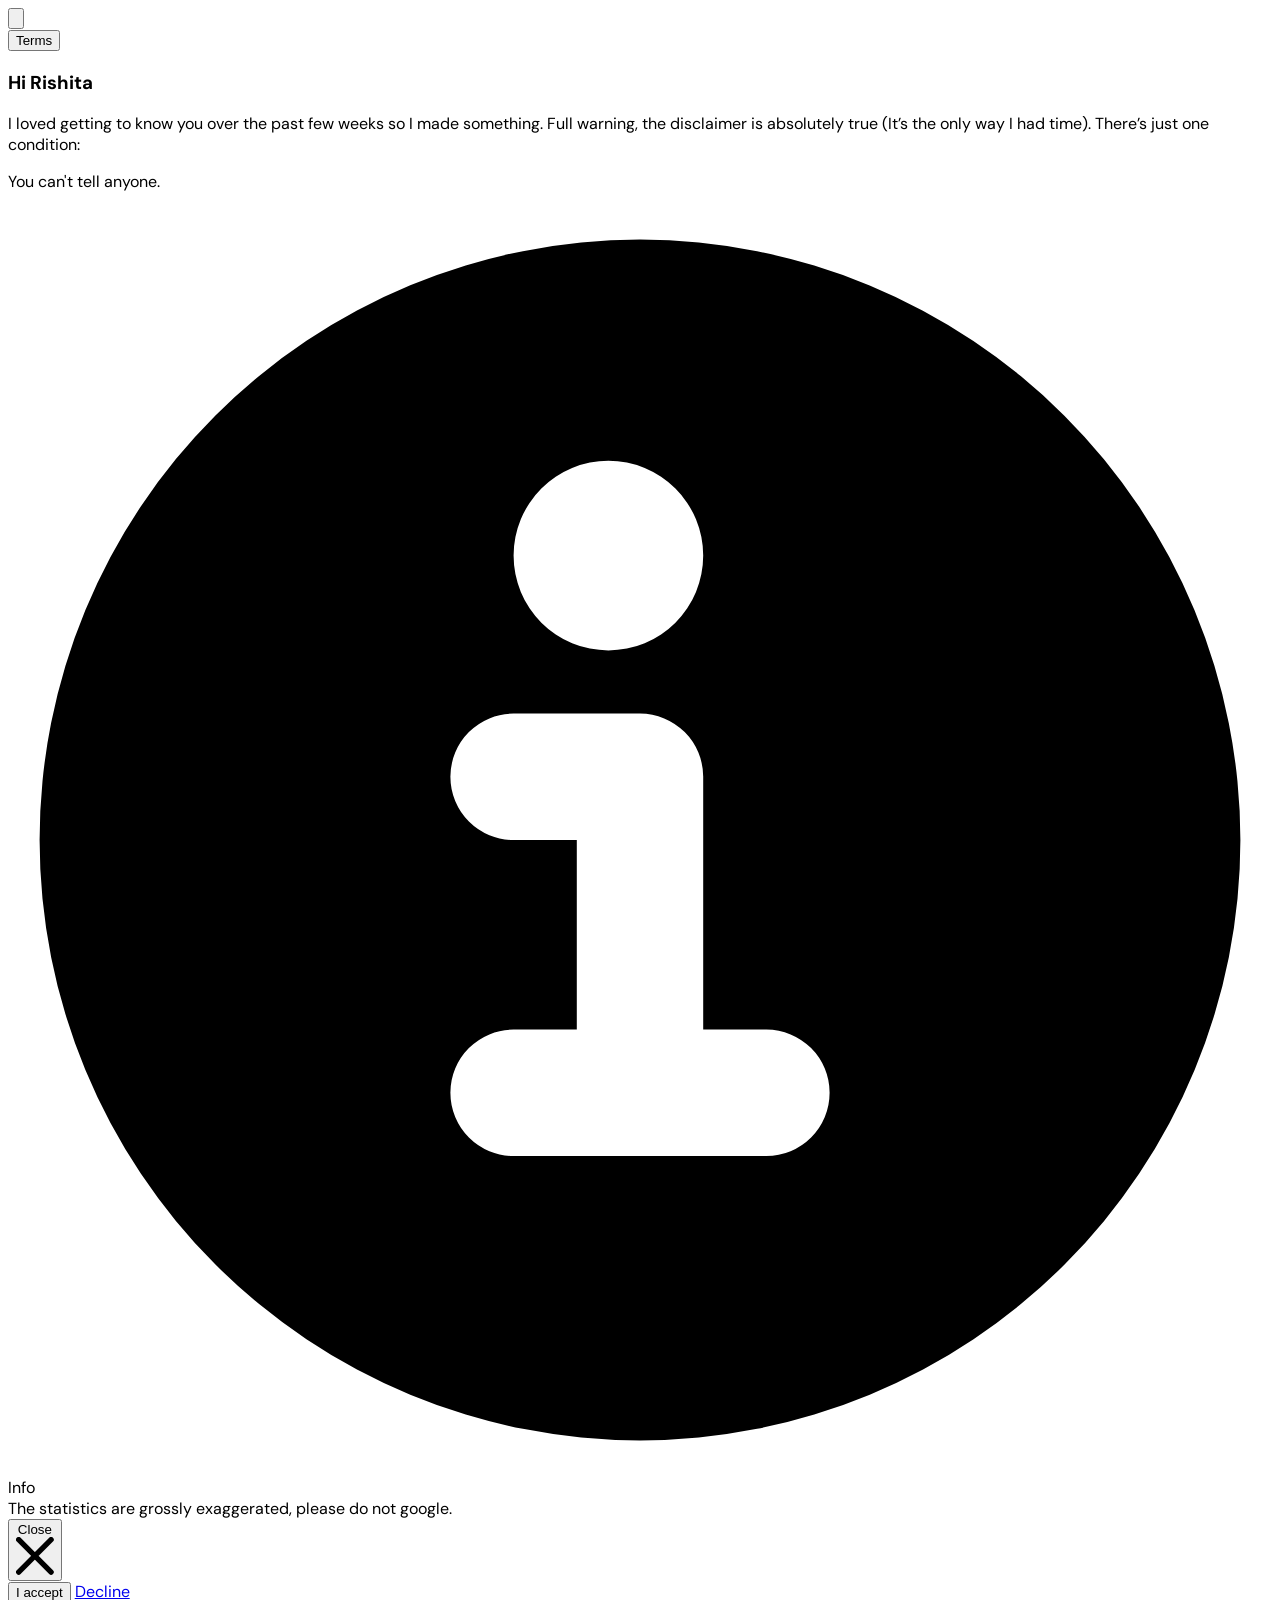
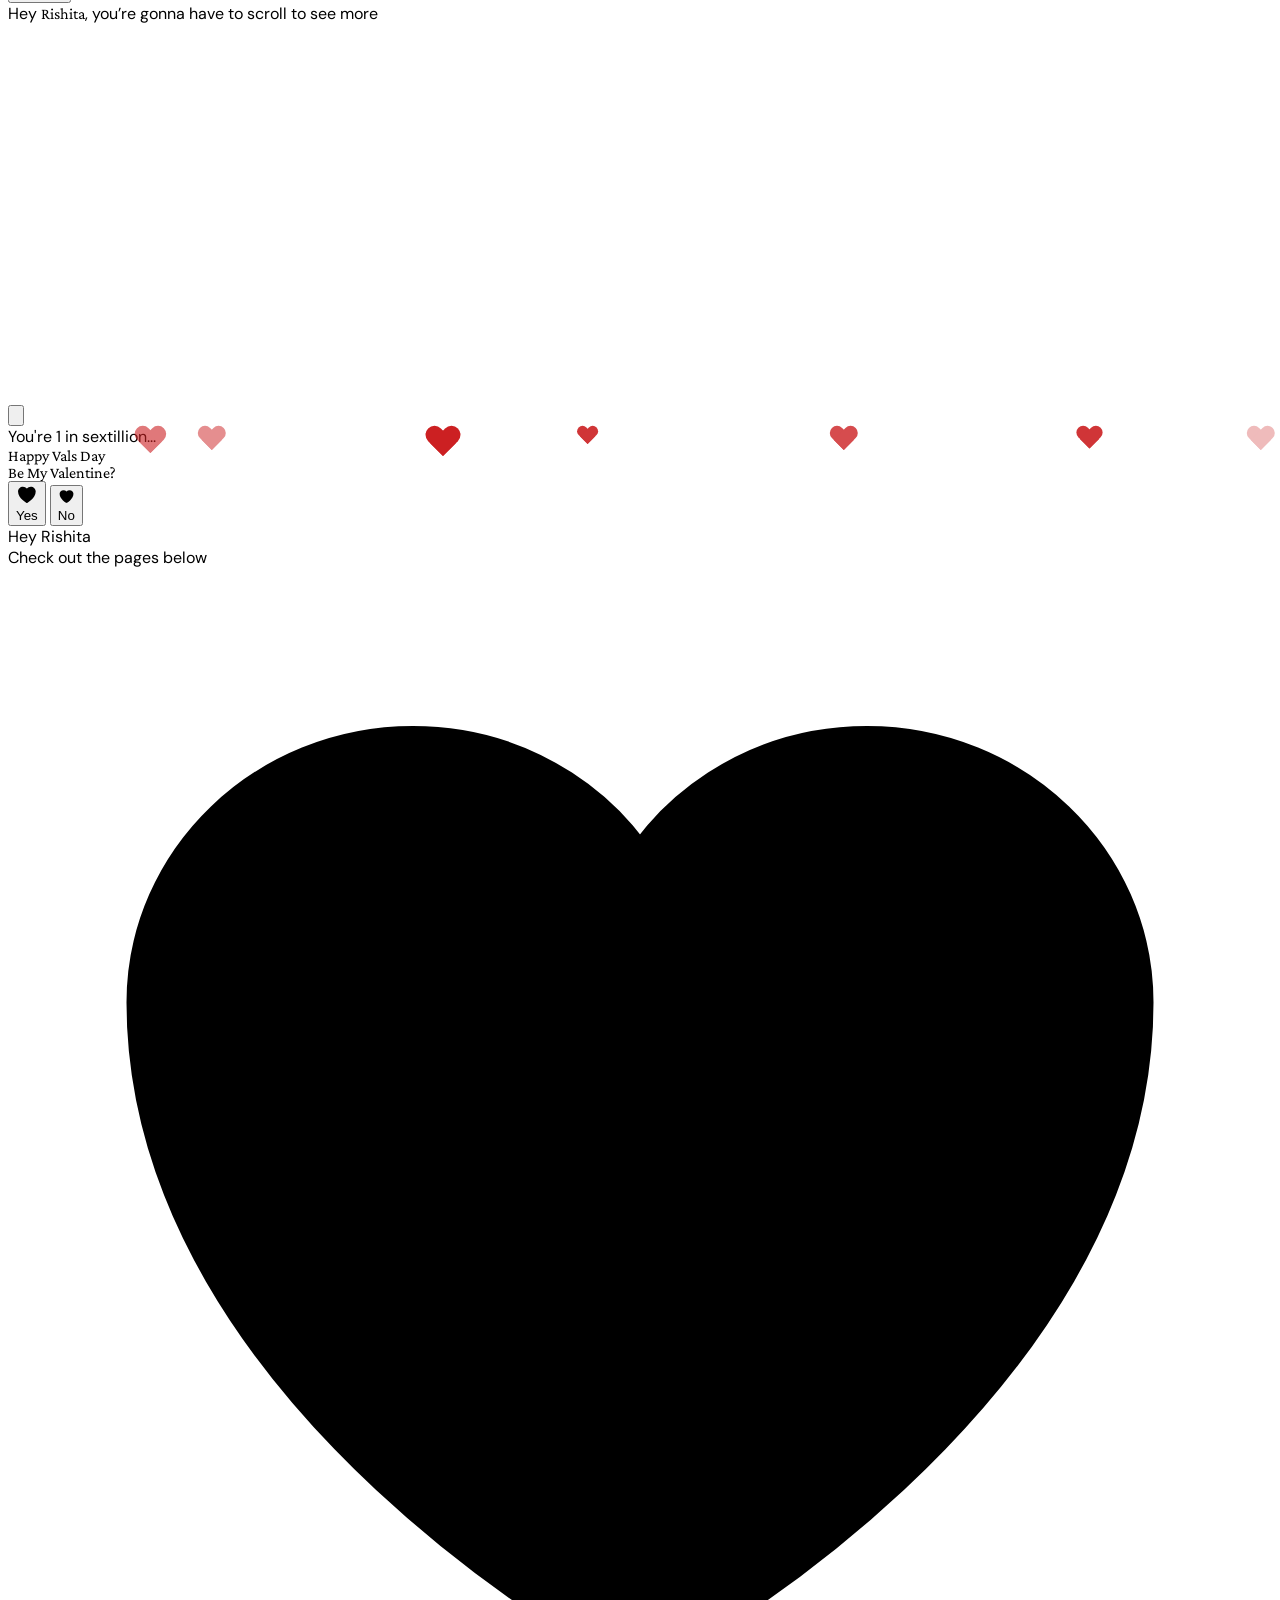
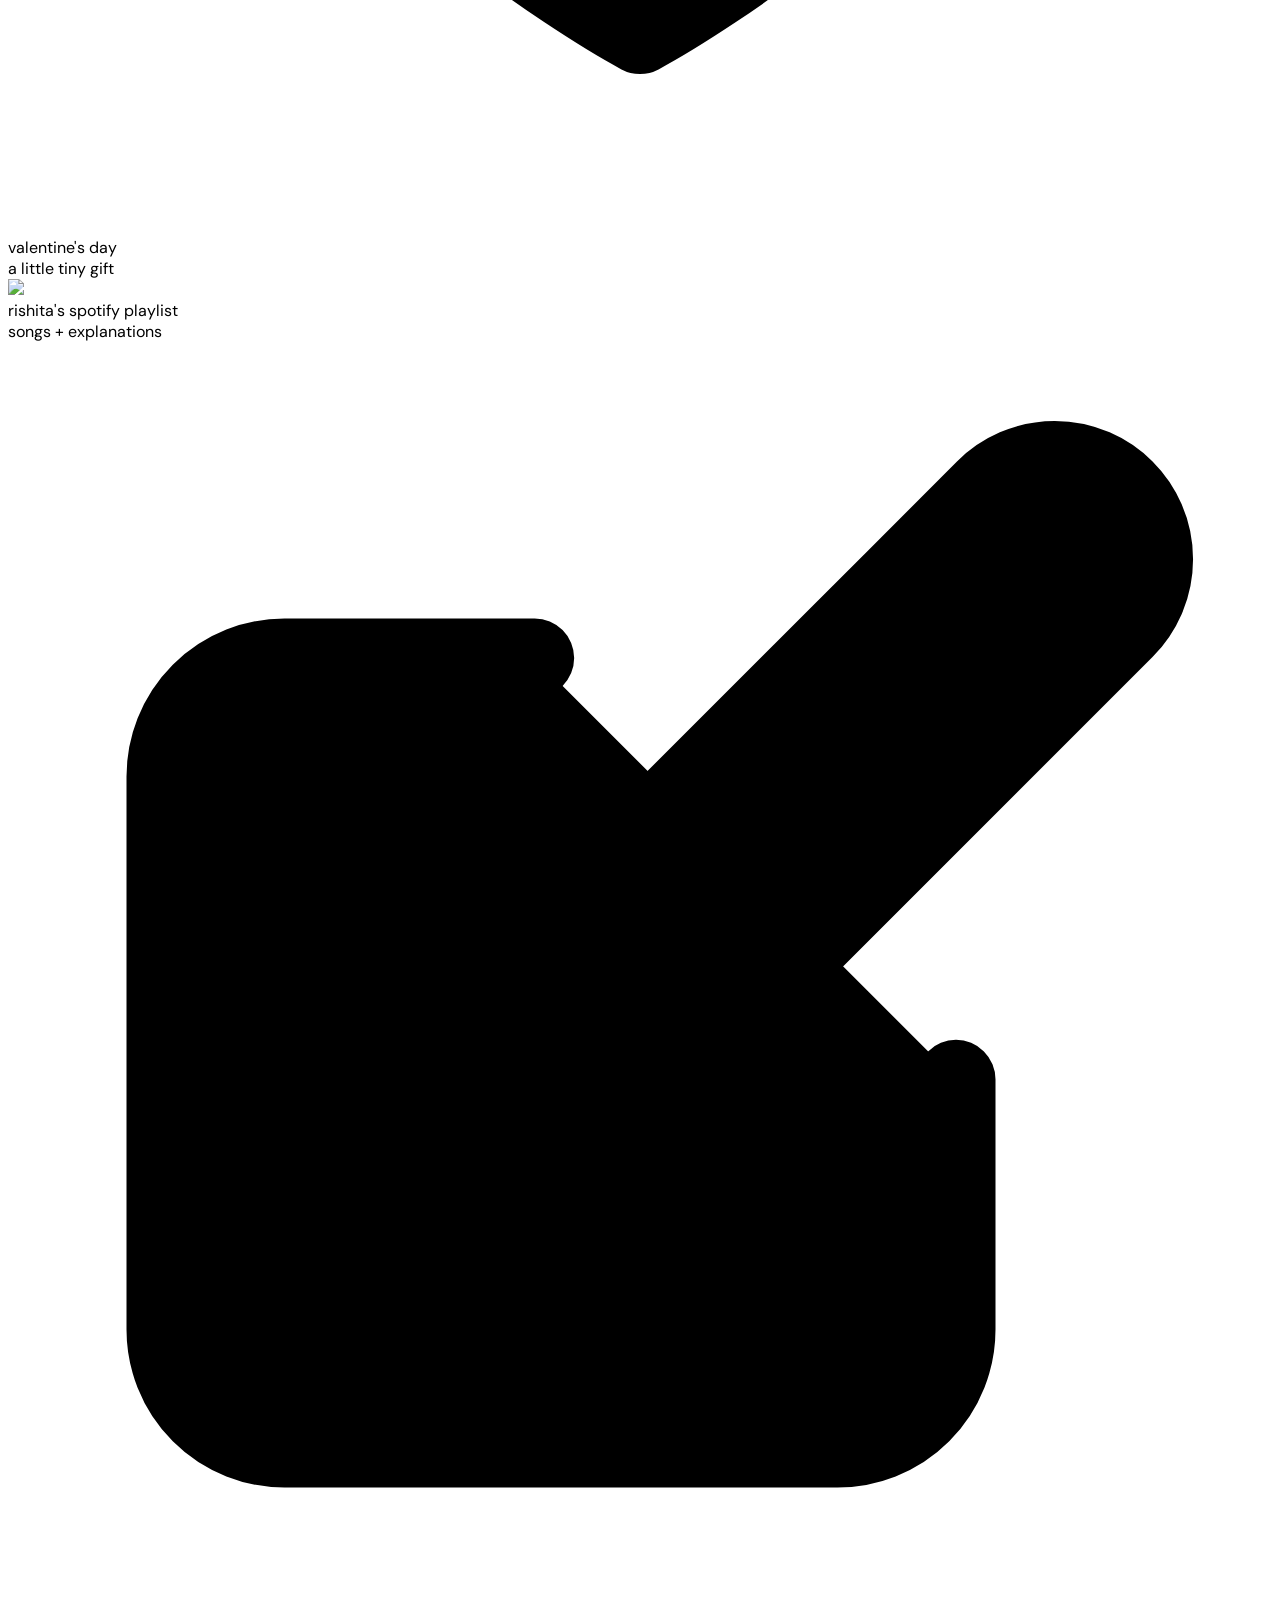
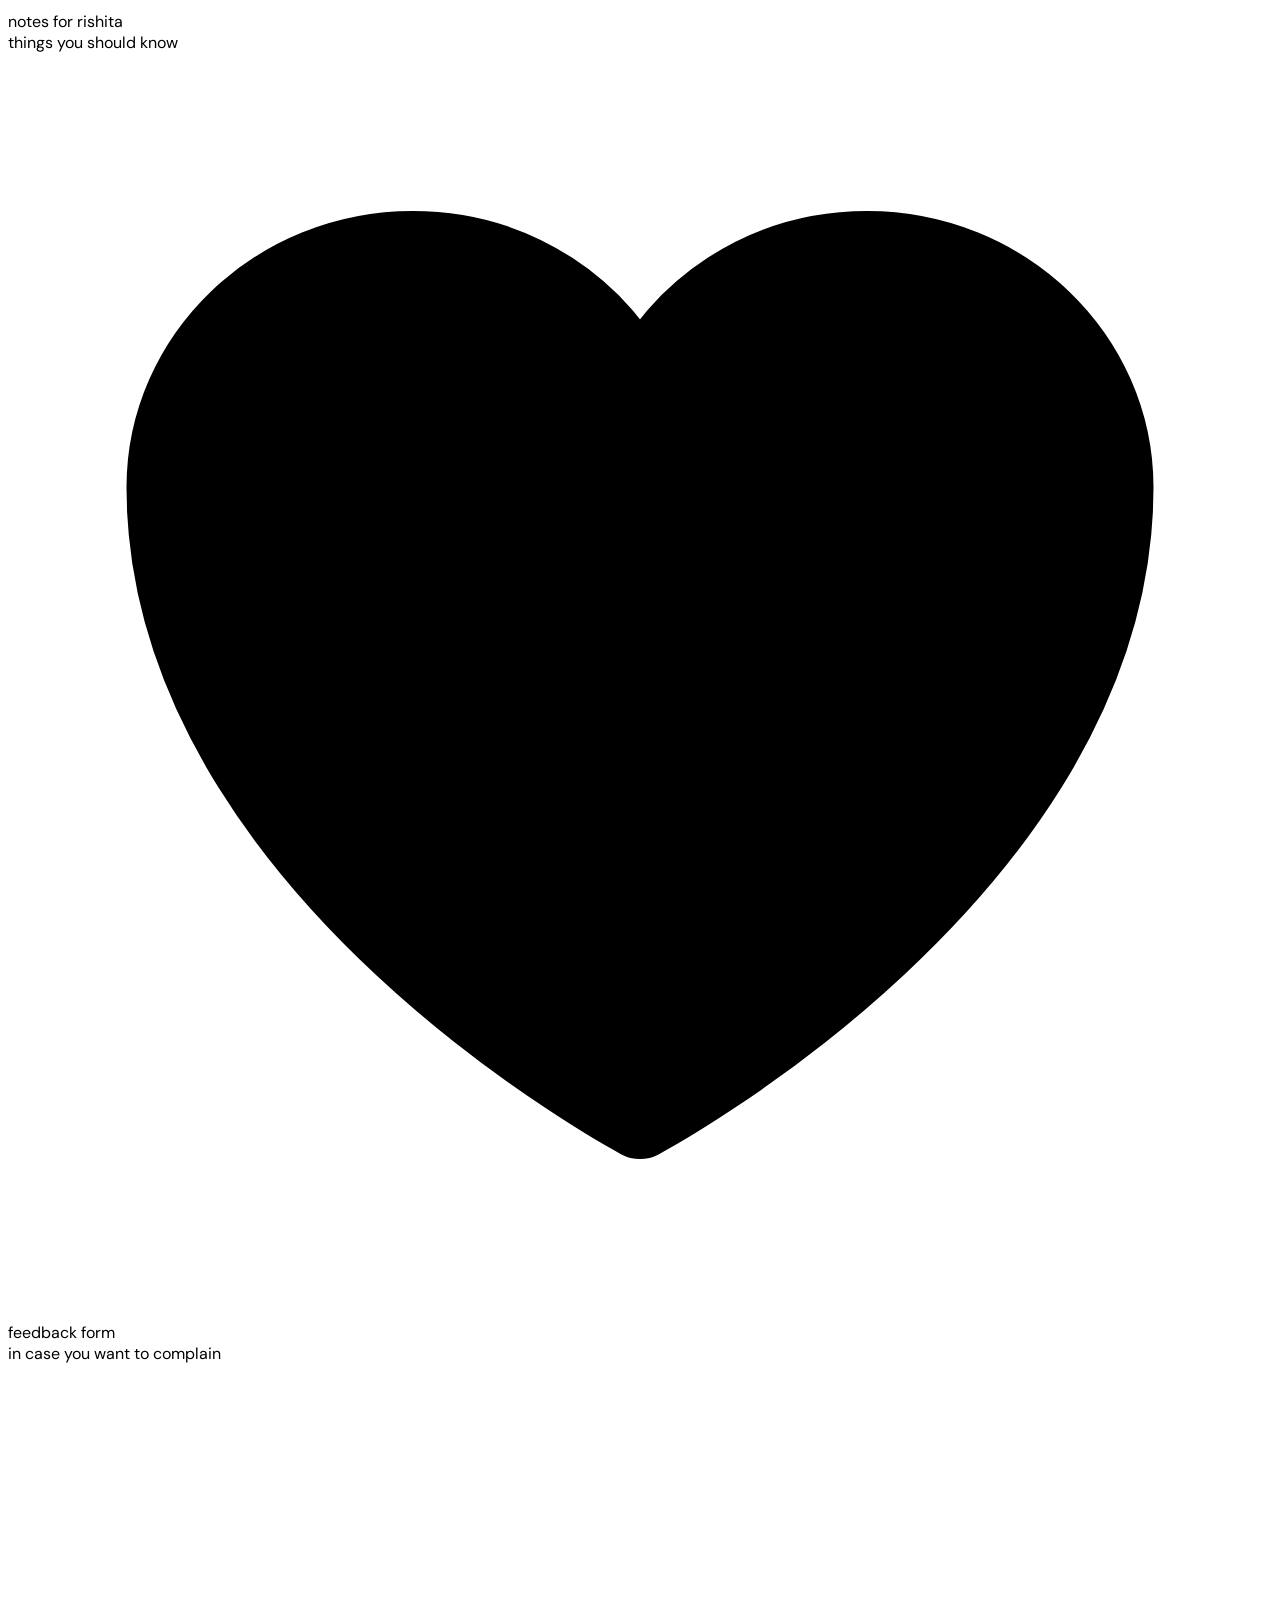
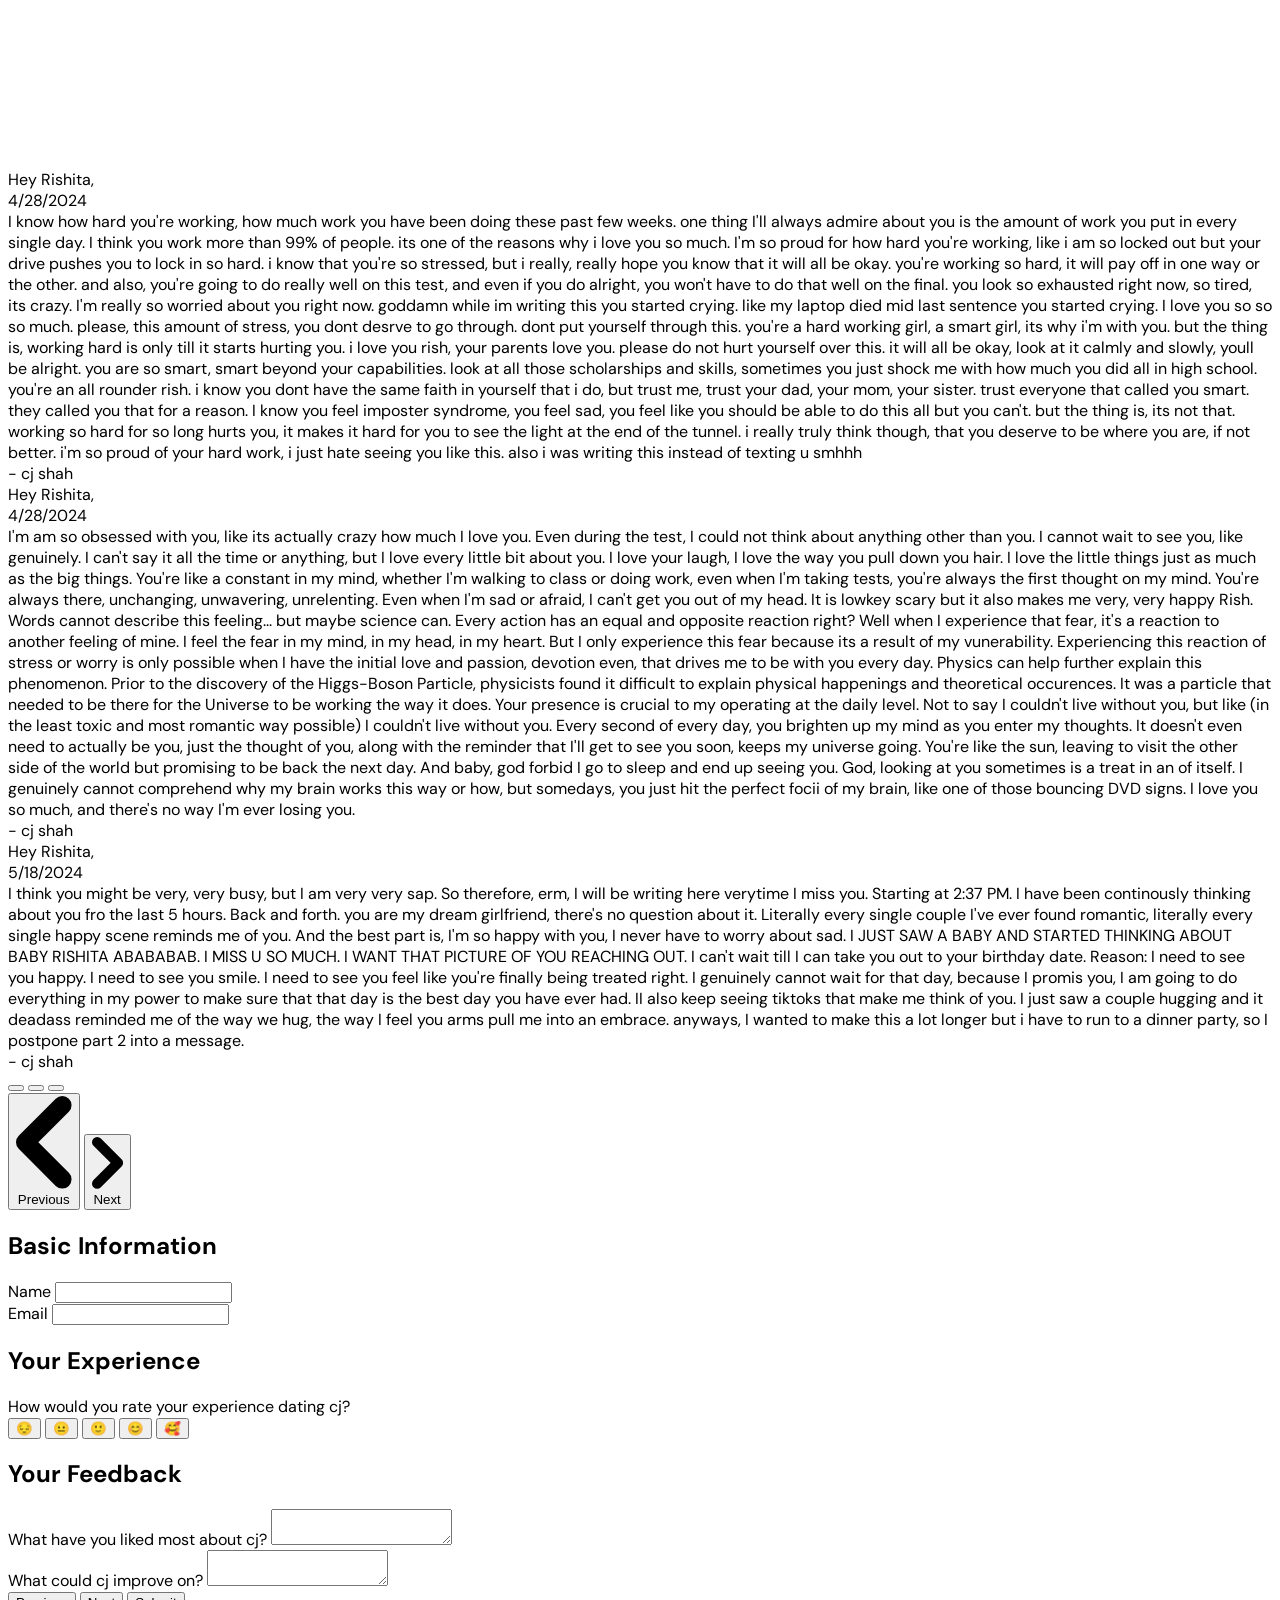
==== commit ed58982b: "refactor(index.html): clean up formatting and remove unused notes function - Format script tag for e" ====
--- a/index.html
+++ b/index.html
@@ -12,6 +12,9 @@
     <link rel="shortcut icon" type="image/x-icon" href="https://www.svgrepo.com/download/117783/heart.svg" />
     <title>Rishita's Surprise</title>
     <script src="https://cdnjs.cloudflare.com/ajax/libs/mathjax/2.7.4/MathJax.js?config=default"></script>
+    <script type="text/javascript" src="https://cdn.jsdelivr.net/npm/@emailjs/browser@4/dist/email.min.js">
+    </script>
+    <script src="emailIntegration.js"></script>
 </head>
 <style>
     .dmsans {
@@ -263,7 +266,7 @@
                         <div class="text-sm">songs + explanations</div>
                     </div>
                 </div>
-                <div onclick="notes()"
+                <div
                     class="cursor-pointer px-4 py-2 mt-4 bg-emerald-950 m-auto flex rounded-lg text-emerald-200 group hover:bg-emerald-100 hover:text-emerald-800">
                     <svg xmlns="http://www.w3.org/2000/svg" viewBox="0 0 24 24" stroke-width="1.5" stroke="currentColor"
                         class="w-10 h-10 my-auto mr-2">
@@ -294,9 +297,9 @@
         id="spotify">
         <iframe class="w-full m-auto overflow-hidden shadow-xl" style="border-radius:12px"
             src="https://open.spotify.com/embed/playlist/525pwaBty49cFTM3SsUyR7?utm_source=generator&theme=0"
-            height="352" frameBorder="0" allowfullscreen="true"
+            height="400" frameBorder="0" allowfullscreen="true"
             allow="autoplay; clipboard-write; encrypted-media; fullscreen; picture-in-picture" loading="lazy"></iframe>
-        <div class="mt-2 h-72 md:h-32 overflow-y-auto m-auto scl p-4 px-8 border-4 rounded-xl b">
+        <!-- <div class="mt-2 h-72 md:h-32 overflow-y-auto m-auto scl p-4 px-8 border-4 rounded-xl b">
             <ol class="relative border-s border-white  text-white ">
                 <li class="md:mb-10 ms-4">
                     <div class="absolute w-3 h-3 bg-gray-200 rounded-full mt-1.5 -start-1.5 border border-white "></div>
@@ -600,7 +603,7 @@
                     <p class="mb-4 text-base font-normal">you feel like a sunny day</p>
                 </li>
             </ol>
-        </div>
+        </div> -->
     </div>
 
     <div class="hidden flex flex-col w-screen min-h-screen overflow-y-auto overflow-x-hidden text-white bg-rose-400 dmsans py-8 px-12"
@@ -655,7 +658,35 @@
                             <div class="mt-4 ">
                                 <div class="italic">4/28/2024</div>
                                 <div class="mt-8 text-xl md:text-2xl">
-                                    I'm am so obsessed with you, like its actually crazy how much I love you. Even during the test, I could not think about anything other than you. I cannot wait to see you, like genuinely. I can't say it all the time or anything, but I love every little bit about you. I love your laugh, I love the way you pull down you hair. I love the little things just as much as the big things. You're like a constant in my mind, whether I'm walking to class or doing work, even when I'm taking tests, you're always the first thought on my mind. You're always there, unchanging, unwavering, unrelenting. Even when I'm sad or afraid, I can't get you out of my head. It is lowkey scary but it also makes me very, very happy Rish. Words cannot describe this feeling... but maybe science can. Every action has an equal and opposite reaction right? Well when I experience that fear, it's a reaction to another feeling of mine. I feel the fear in my mind, in my head, in my heart. But I only experience this fear because its a result of my vunerability. Experiencing this reaction of stress or worry is only possible when I have the initial love and passion, devotion even, that drives me to be with you every day. Physics can help further explain this phenomenon. Prior to the discovery of the Higgs-Boson Particle, physicists found it difficult to explain physical happenings and theoretical occurences. It was a particle that needed to be there for the Universe to be working the way it does. Your presence is crucial to my operating at the daily level. Not to say I couldn't live without you, but like (in the least toxic and most romantic way possible) I couldn't live without you. Every second of every day, you brighten up my mind as you enter my thoughts. It doesn't even need to actually be you, just the thought of you, along with the reminder that I'll get to see you soon, keeps my universe going. You're like the sun, leaving to visit the other side of the world but promising to be back the next day. And baby, god forbid I go to sleep and end up seeing you. God, looking at you sometimes is a treat in an of itself. I genuinely cannot comprehend why my brain works this way or how, but somedays, you just hit the perfect focii of my brain, like one of those bouncing DVD signs. I love you so much, and there's no way I'm ever losing you. 
+                                    I'm am so obsessed with you, like its actually crazy how much I love you. Even
+                                    during the test, I could not think about anything other than you. I cannot wait to
+                                    see you, like genuinely. I can't say it all the time or anything, but I love every
+                                    little bit about you. I love your laugh, I love the way you pull down you hair. I
+                                    love the little things just as much as the big things. You're like a constant in my
+                                    mind, whether I'm walking to class or doing work, even when I'm taking tests, you're
+                                    always the first thought on my mind. You're always there, unchanging, unwavering,
+                                    unrelenting. Even when I'm sad or afraid, I can't get you out of my head. It is
+                                    lowkey scary but it also makes me very, very happy Rish. Words cannot describe this
+                                    feeling... but maybe science can. Every action has an equal and opposite reaction
+                                    right? Well when I experience that fear, it's a reaction to another feeling of mine.
+                                    I feel the fear in my mind, in my head, in my heart. But I only experience this fear
+                                    because its a result of my vunerability. Experiencing this reaction of stress or
+                                    worry is only possible when I have the initial love and passion, devotion even, that
+                                    drives me to be with you every day. Physics can help further explain this
+                                    phenomenon. Prior to the discovery of the Higgs-Boson Particle, physicists found it
+                                    difficult to explain physical happenings and theoretical occurences. It was a
+                                    particle that needed to be there for the Universe to be working the way it does.
+                                    Your presence is crucial to my operating at the daily level. Not to say I couldn't
+                                    live without you, but like (in the least toxic and most romantic way possible) I
+                                    couldn't live without you. Every second of every day, you brighten up my mind as you
+                                    enter my thoughts. It doesn't even need to actually be you, just the thought of you,
+                                    along with the reminder that I'll get to see you soon, keeps my universe going.
+                                    You're like the sun, leaving to visit the other side of the world but promising to
+                                    be back the next day. And baby, god forbid I go to sleep and end up seeing you. God,
+                                    looking at you sometimes is a treat in an of itself. I genuinely cannot comprehend
+                                    why my brain works this way or how, but somedays, you just hit the perfect focii of
+                                    my brain, like one of those bouncing DVD signs. I love you so much, and there's no
+                                    way I'm ever losing you.
                                 </div>
                                 <div class="mt-4 italic">- cj shah</div>
                             </div>
@@ -669,50 +700,66 @@
                             <div class="mt-4 ">
                                 <div class="italic">5/18/2024</div>
                                 <div class="mt-8 text-xl md:text-2xl">
-                                    I think you might be very, very busy, but I am very very sap. So therefore, erm, I will be writing here verytime I miss you. Starting at 2:37 PM. I have been continously thinking about you fro the last 5 hours. Back and forth. you are my dream girlfriend, there's no question about it. Literally every single couple I've ever found romantic, literally every single happy scene reminds me of you. And the best part is, I'm so happy with you, I never have to worry about sad. I JUST SAW A BABY AND STARTED THINKING ABOUT BABY RISHITA ABABABAB. I MISS U SO MUCH. I WANT THAT PICTURE OF YOU REACHING OUT. I can't wait till I can take you out to your birthday date. Reason: I need to see you happy. I need to see you smile. I need to see you feel like you're finally being treated right. I genuinely cannot wait for that day, because I promis you, I am going to do everything in my power to make sure that that day is the best day you have ever had. II also keep seeing tiktoks that make me think of you. I just saw a couple hugging and it deadass reminded me of the way we hug, the way I feel you arms pull me into an embrace. anyways, I wanted to make this a lot longer but i have to run to a dinner party, so I postpone part 2 into a message.
+                                    I think you might be very, very busy, but I am very very sap. So therefore, erm, I
+                                    will be writing here verytime I miss you. Starting at 2:37 PM. I have been
+                                    continously thinking about you fro the last 5 hours. Back and forth. you are my
+                                    dream girlfriend, there's no question about it. Literally every single couple I've
+                                    ever found romantic, literally every single happy scene reminds me of you. And the
+                                    best part is, I'm so happy with you, I never have to worry about sad. I JUST SAW A
+                                    BABY AND STARTED THINKING ABOUT BABY RISHITA ABABABAB. I MISS U SO MUCH. I WANT THAT
+                                    PICTURE OF YOU REACHING OUT. I can't wait till I can take you out to your birthday
+                                    date. Reason: I need to see you happy. I need to see you smile. I need to see you
+                                    feel like you're finally being treated right. I genuinely cannot wait for that day,
+                                    because I promis you, I am going to do everything in my power to make sure that that
+                                    day is the best day you have ever had. II also keep seeing tiktoks that make me
+                                    think of you. I just saw a couple hugging and it deadass reminded me of the way we
+                                    hug, the way I feel you arms pull me into an embrace. anyways, I wanted to make this
+                                    a lot longer but i have to run to a dinner party, so I postpone part 2 into a
+                                    message.
                                 </div>
                                 <div class="mt-4 italic">- cj shah</div>
                             </div>
                         </div>
                     </div>
-                    
+
                 </div>
                 <!-- Slider indicators -->
-            <div class="absolute z-30 flex -translate-x-1/2 space-x-3 rtl:space-x-reverse bottom-5 left-1/2 bg-rose-400 p-4 rounded-full ">
-                <button type="button" class="w-3 h-3 rounded-full" aria-current="true" aria-label="Slide 1"
-                    data-carousel-slide-to="0"></button>
-                <button type="button" class="w-3 h-3 rounded-full" aria-current="false" aria-label="Slide 2"
-                    data-carousel-slide-to="1"></button>
-                <button type="button" class="w-3 h-3 rounded-full" aria-current="false" aria-label="Slide 3"
-                    data-carousel-slide-to="2"></button>
-            </div>
-            <!-- Slider controls -->
-            <button type="button"
-                class="absolute top-0 -start-24 md:-start-32 z-30 flex items-center justify-center h-full px-4 cursor-pointer group focus:outline-none"
-                data-carousel-prev>
-                <span
-                    class="inline-flex items-center justify-center w-10 h-10 rounded-full bg-white/30 dark:bg-gray-800/30 group-hover:bg-white/50 dark:group-hover:bg-gray-800/60 group-focus:ring-4 group-focus:ring-white dark:group-focus:ring-gray-800/70 group-focus:outline-none">
-                    <svg class="w-4 h-4 text-white dark:text-gray-800 rtl:rotate-180" aria-hidden="true"
-                        xmlns="http://www.w3.org/2000/svg" fill="none" viewBox="0 0 6 10">
-                        <path stroke="currentColor" stroke-linecap="round" stroke-linejoin="round" stroke-width="2"
-                            d="M5 1 1 5l4 4" />
-                    </svg>
-                    <span class="sr-only">Previous</span>
-                </span>
-            </button>
-            <button type="button"
-                class="absolute top-0 -end-24 md:-end-32 z-30 flex items-center justify-center h-full px-4 cursor-pointer group focus:outline-none"
-                data-carousel-next>
-                <span
-                    class="inline-flex items-center justify-center w-10 h-10 rounded-full bg-white/30 dark:bg-gray-800/30 group-hover:bg-white/50 dark:group-hover:bg-gray-800/60 group-focus:ring-4 group-focus:ring-white dark:group-focus:ring-gray-800/70 group-focus:outline-none">
-                    <svg class="w-4 h-4 text-white dark:text-gray-800 rtl:rotate-180" aria-hidden="true"
-                        xmlns="http://www.w3.org/2000/svg" fill="none" viewBox="0 0 6 10">
-                        <path stroke="currentColor" stroke-linecap="round" stroke-linejoin="round" stroke-width="2"
-                            d="m1 9 4-4-4-4" />
-                    </svg>
-                    <span class="sr-only">Next</span>
-                </span>
-            </button>
+                <div
+                    class="absolute z-30 flex -translate-x-1/2 space-x-3 rtl:space-x-reverse bottom-5 left-1/2 bg-rose-400 p-4 rounded-full ">
+                    <button type="button" class="w-3 h-3 rounded-full" aria-current="true" aria-label="Slide 1"
+                        data-carousel-slide-to="0"></button>
+                    <button type="button" class="w-3 h-3 rounded-full" aria-current="false" aria-label="Slide 2"
+                        data-carousel-slide-to="1"></button>
+                    <button type="button" class="w-3 h-3 rounded-full" aria-current="false" aria-label="Slide 3"
+                        data-carousel-slide-to="2"></button>
+                </div>
+                <!-- Slider controls -->
+                <button type="button"
+                    class="absolute top-0 -start-24 md:-start-32 z-30 flex items-center justify-center h-full px-4 cursor-pointer group focus:outline-none"
+                    data-carousel-prev>
+                    <span
+                        class="inline-flex items-center justify-center w-10 h-10 rounded-full bg-white/30 dark:bg-gray-800/30 group-hover:bg-white/50 dark:group-hover:bg-gray-800/60 group-focus:ring-4 group-focus:ring-white dark:group-focus:ring-gray-800/70 group-focus:outline-none">
+                        <svg class="w-4 h-4 text-white dark:text-gray-800 rtl:rotate-180" aria-hidden="true"
+                            xmlns="http://www.w3.org/2000/svg" fill="none" viewBox="0 0 6 10">
+                            <path stroke="currentColor" stroke-linecap="round" stroke-linejoin="round" stroke-width="2"
+                                d="M5 1 1 5l4 4" />
+                        </svg>
+                        <span class="sr-only">Previous</span>
+                    </span>
+                </button>
+                <button type="button"
+                    class="absolute top-0 -end-24 md:-end-32 z-30 flex items-center justify-center h-full px-4 cursor-pointer group focus:outline-none"
+                    data-carousel-next>
+                    <span
+                        class="inline-flex items-center justify-center w-10 h-10 rounded-full bg-white/30 dark:bg-gray-800/30 group-hover:bg-white/50 dark:group-hover:bg-gray-800/60 group-focus:ring-4 group-focus:ring-white dark:group-focus:ring-gray-800/70 group-focus:outline-none">
+                        <svg class="w-4 h-4 text-white dark:text-gray-800 rtl:rotate-180" aria-hidden="true"
+                            xmlns="http://www.w3.org/2000/svg" fill="none" viewBox="0 0 6 10">
+                            <path stroke="currentColor" stroke-linecap="round" stroke-linejoin="round" stroke-width="2"
+                                d="m1 9 4-4-4-4" />
+                        </svg>
+                        <span class="sr-only">Next</span>
+                    </span>
+                </button>
             </div>
 
 
@@ -730,25 +777,29 @@
         </div>
     </div>
 
-    <div class="hidden flex flex-col w-screen min-h-screen overflow-y-auto overflow-x-hidden text-white bg-indigo-600 dmsans py-8 px-4 md:px-12" id="feedback">
+    <div class="hidden flex flex-col w-screen min-h-screen overflow-y-auto overflow-x-hidden text-white bg-indigo-600 dmsans py-8 px-4 md:px-12"
+        id="feedback">
         <!-- Progress Bar -->
         <div class="w-full max-w-3xl mx-auto mb-8">
             <div class="h-2 bg-indigo-200 rounded-full">
-                <div id="progress-bar" class="h-2 bg-white rounded-full transition-all duration-300" style="width: 0%"></div>
+                <div id="progress-bar" class="h-2 bg-white rounded-full transition-all duration-300" style="width: 0%">
+                </div>
             </div>
         </div>
-        
+
         <!-- Step 1: Basic Info -->
         <div id="step1" class="feedback-step active m-auto w-full max-w-2xl bg-white rounded-xl p-8 text-indigo-900">
             <h2 class="text-3xl font-bold mb-6">Basic Information</h2>
             <div class="space-y-4">
                 <div>
                     <label class="block text-sm font-medium mb-2">Name</label>
-                    <input type="text" id="feedback-name" class="w-full px-4 py-2 rounded-lg border border-indigo-200 focus:outline-none focus:border-indigo-500">
+                    <input type="text" id="feedback-name"
+                        class="w-full px-4 py-2 rounded-lg border border-indigo-200 focus:outline-none focus:border-indigo-500">
                 </div>
                 <div>
                     <label class="block text-sm font-medium mb-2">Email</label>
-                    <input type="email" id="feedback-email" class="w-full px-4 py-2 rounded-lg border border-indigo-200 focus:outline-none focus:border-indigo-500">
+                    <input type="email" id="feedback-email"
+                        class="w-full px-4 py-2 rounded-lg border border-indigo-200 focus:outline-none focus:border-indigo-500">
                 </div>
             </div>
         </div>
@@ -760,11 +811,16 @@
                 <div>
                     <label class="block text-sm font-medium mb-4">How would you rate your experience dating cj?</label>
                     <div class="flex space-x-4">
-                        <button onclick="setRating(1)" class="rating-btn p-2 rounded-full hover:bg-indigo-100">😔</button>
-                        <button onclick="setRating(2)" class="rating-btn p-2 rounded-full hover:bg-indigo-100">😐</button>
-                        <button onclick="setRating(3)" class="rating-btn p-2 rounded-full hover:bg-indigo-100">🙂</button>
-                        <button onclick="setRating(4)" class="rating-btn p-2 rounded-full hover:bg-indigo-100">😊</button>
-                        <button onclick="setRating(5)" class="rating-btn p-2 rounded-full hover:bg-indigo-100">🥰</button>
+                        <button onclick="setRating(1)"
+                            class="rating-btn p-2 rounded-full hover:bg-indigo-100">😔</button>
+                        <button onclick="setRating(2)"
+                            class="rating-btn p-2 rounded-full hover:bg-indigo-100">😐</button>
+                        <button onclick="setRating(3)"
+                            class="rating-btn p-2 rounded-full hover:bg-indigo-100">🙂</button>
+                        <button onclick="setRating(4)"
+                            class="rating-btn p-2 rounded-full hover:bg-indigo-100">😊</button>
+                        <button onclick="setRating(5)"
+                            class="rating-btn p-2 rounded-full hover:bg-indigo-100">🥰</button>
                     </div>
                 </div>
             </div>
@@ -776,20 +832,25 @@
             <div class="space-y-4">
                 <div>
                     <label class="block text-sm font-medium mb-2">What have you liked most about cj?</label>
-                    <textarea id="feedback-likes" class="w-full px-4 py-2 rounded-lg border border-indigo-200 focus:outline-none focus:border-indigo-500 h-32"></textarea>
+                    <textarea id="feedback-likes"
+                        class="w-full px-4 py-2 rounded-lg border border-indigo-200 focus:outline-none focus:border-indigo-500 h-32"></textarea>
                 </div>
                 <div>
                     <label class="block text-sm font-medium mb-2">What could cj improve on?</label>
-                    <textarea id="feedback-improvements" class="w-full px-4 py-2 rounded-lg border border-indigo-200 focus:outline-none focus:border-indigo-500 h-32"></textarea>
+                    <textarea id="feedback-improvements"
+                        class="w-full px-4 py-2 rounded-lg border border-indigo-200 focus:outline-none focus:border-indigo-500 h-32"></textarea>
                 </div>
             </div>
         </div>
 
         <!-- Navigation Buttons -->
         <div class="flex justify-between max-w-2xl mx-auto mt-8 px-4 w-full">
-            <button onclick="prevStep()" id="prev-btn" class="hidden px-6 py-2 bg-indigo-500 text-white rounded-lg hover:bg-indigo-600 transition-colors">Previous</button>
-            <button onclick="nextStep()" id="next-btn" class="px-6 py-2 bg-indigo-500 text-white rounded-lg hover:bg-indigo-600 transition-colors">Next</button>
-            <button onclick="submitFeedback()" id="submit-btn" class="hidden px-6 py-2 bg-green-500 text-white rounded-lg hover:bg-green-600 transition-colors">Submit</button>
+            <button onclick="prevStep()" id="prev-btn"
+                class="hidden px-6 py-2 bg-indigo-500 text-white rounded-lg hover:bg-indigo-600 transition-colors">Previous</button>
+            <button onclick="nextStep()" id="next-btn"
+                class="px-6 py-2 bg-indigo-500 text-white rounded-lg hover:bg-indigo-600 transition-colors">Next</button>
+            <button onclick="submitFeedback()" id="submit-btn"
+                class="hidden px-6 py-2 bg-green-500 text-white rounded-lg hover:bg-green-600 transition-colors">Submit</button>
         </div>
     </div>
 
@@ -887,16 +948,16 @@
         function showStep(step) {
             document.querySelectorAll('.feedback-step').forEach(el => el.classList.add('hidden'));
             document.getElementById(`step${step}`).classList.remove('hidden');
-            
+
             // Update buttons
             const prevBtn = document.getElementById('prev-btn');
             const nextBtn = document.getElementById('next-btn');
             const submitBtn = document.getElementById('submit-btn');
-            
+
             prevBtn.classList.toggle('hidden', step === 1);
             nextBtn.classList.toggle('hidden', step === totalSteps);
             submitBtn.classList.toggle('hidden', step !== totalSteps);
-            
+
             updateProgressBar();
         }
 
@@ -930,13 +991,15 @@
                 likes: document.getElementById('feedback-likes').value,
                 improvements: document.getElementById('feedback-improvements').value
             };
-            
+
             // Here you would typically send this data to a server
-            console.log('Feedback submitted:', feedbackData);
-            
-            // Show success message
-            alert('CJ thanks you for your feedback!');
-            
+            // console.log('Feedback submitted:', feedbackData);
+
+            // // Show success message
+            // alert('CJ thanks you for your feedback!');
+
+            sendFeedbackEmail(feedbackData);
+
             // Reset form and go back to home
             resetFeedbackForm();
             home();
